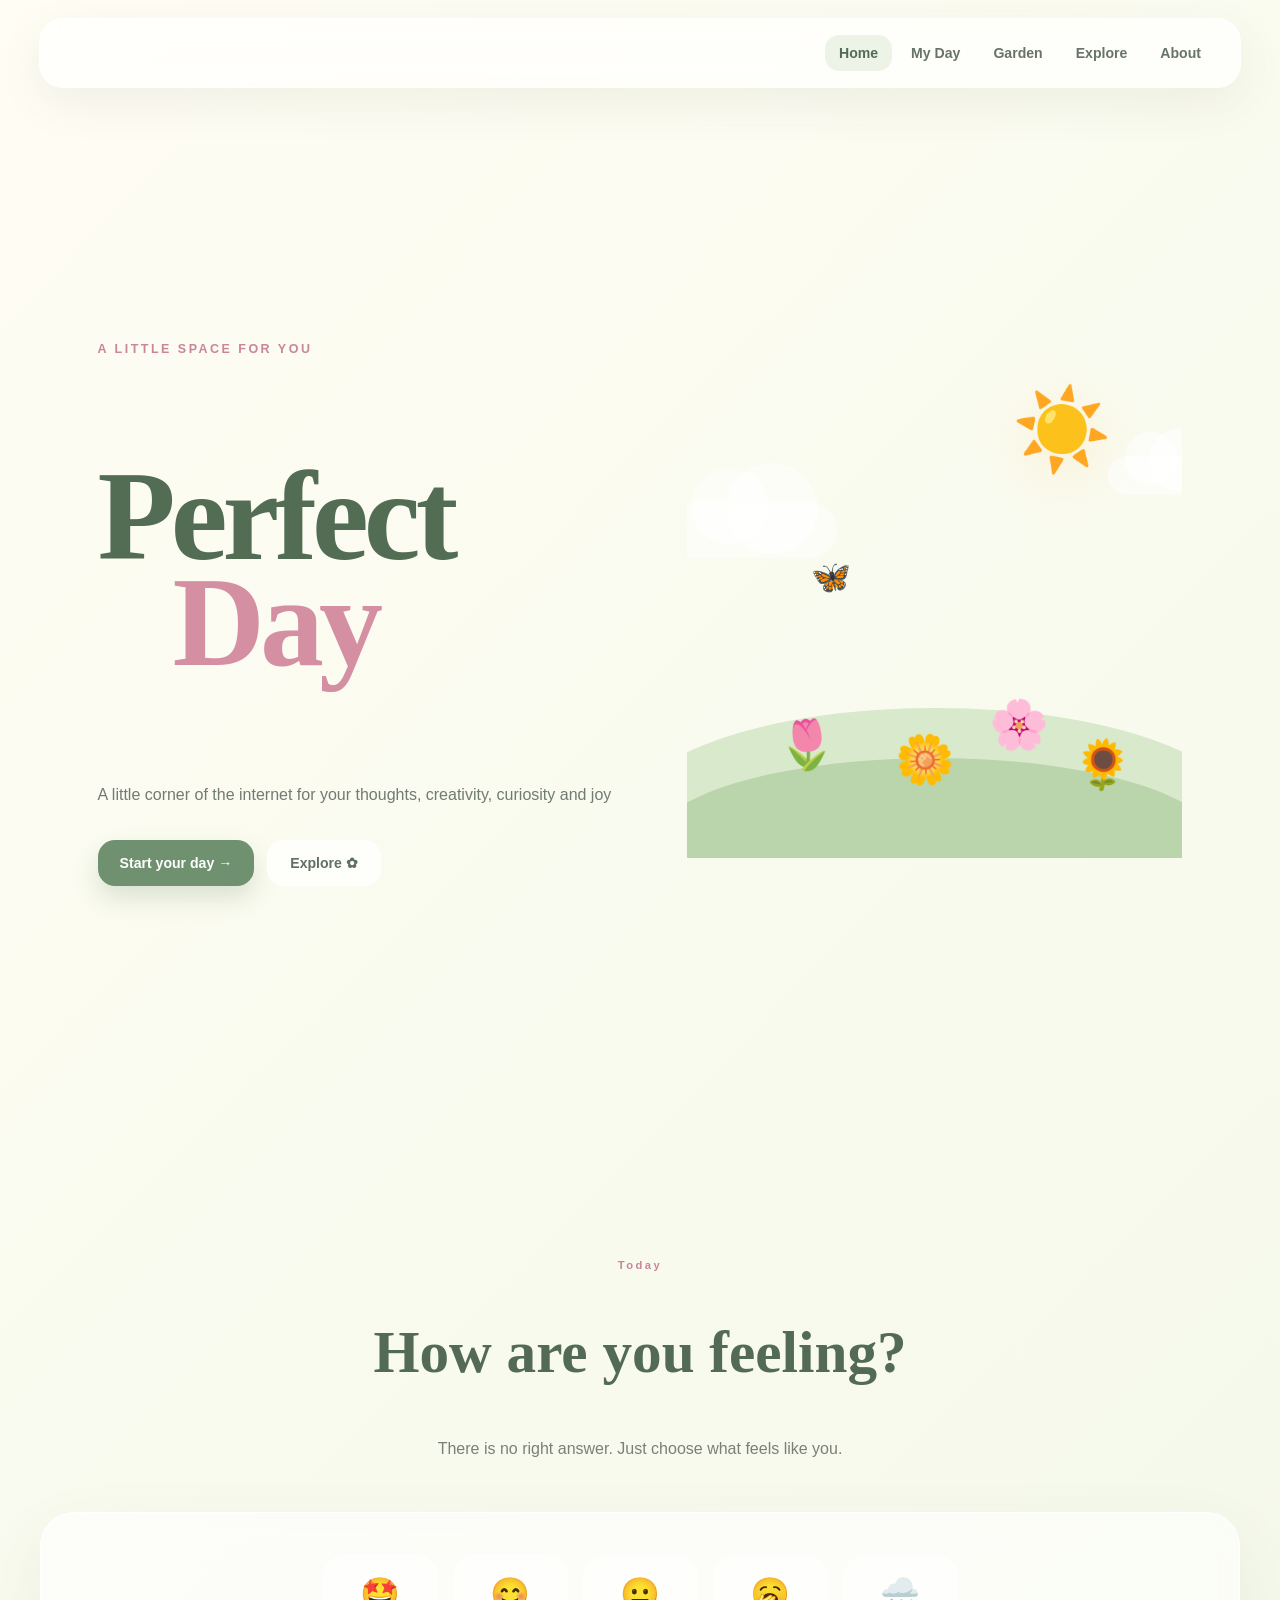
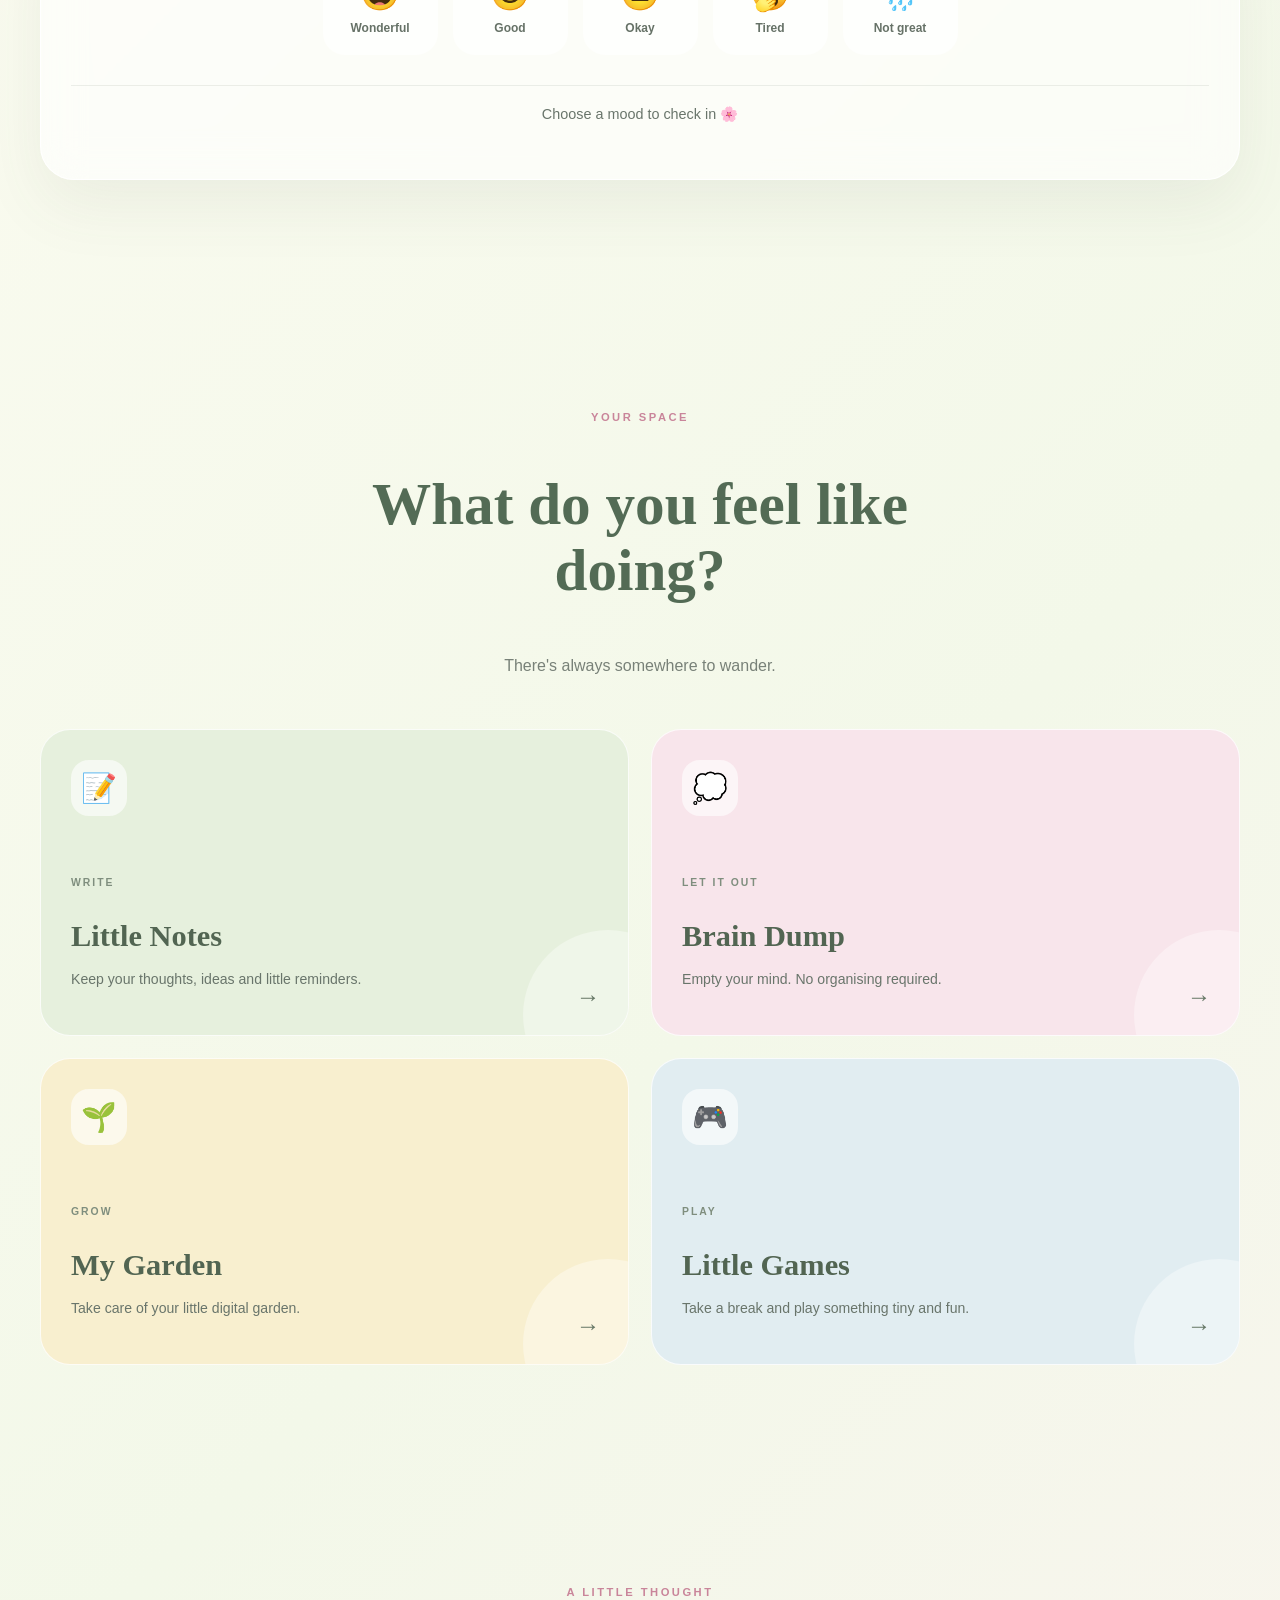
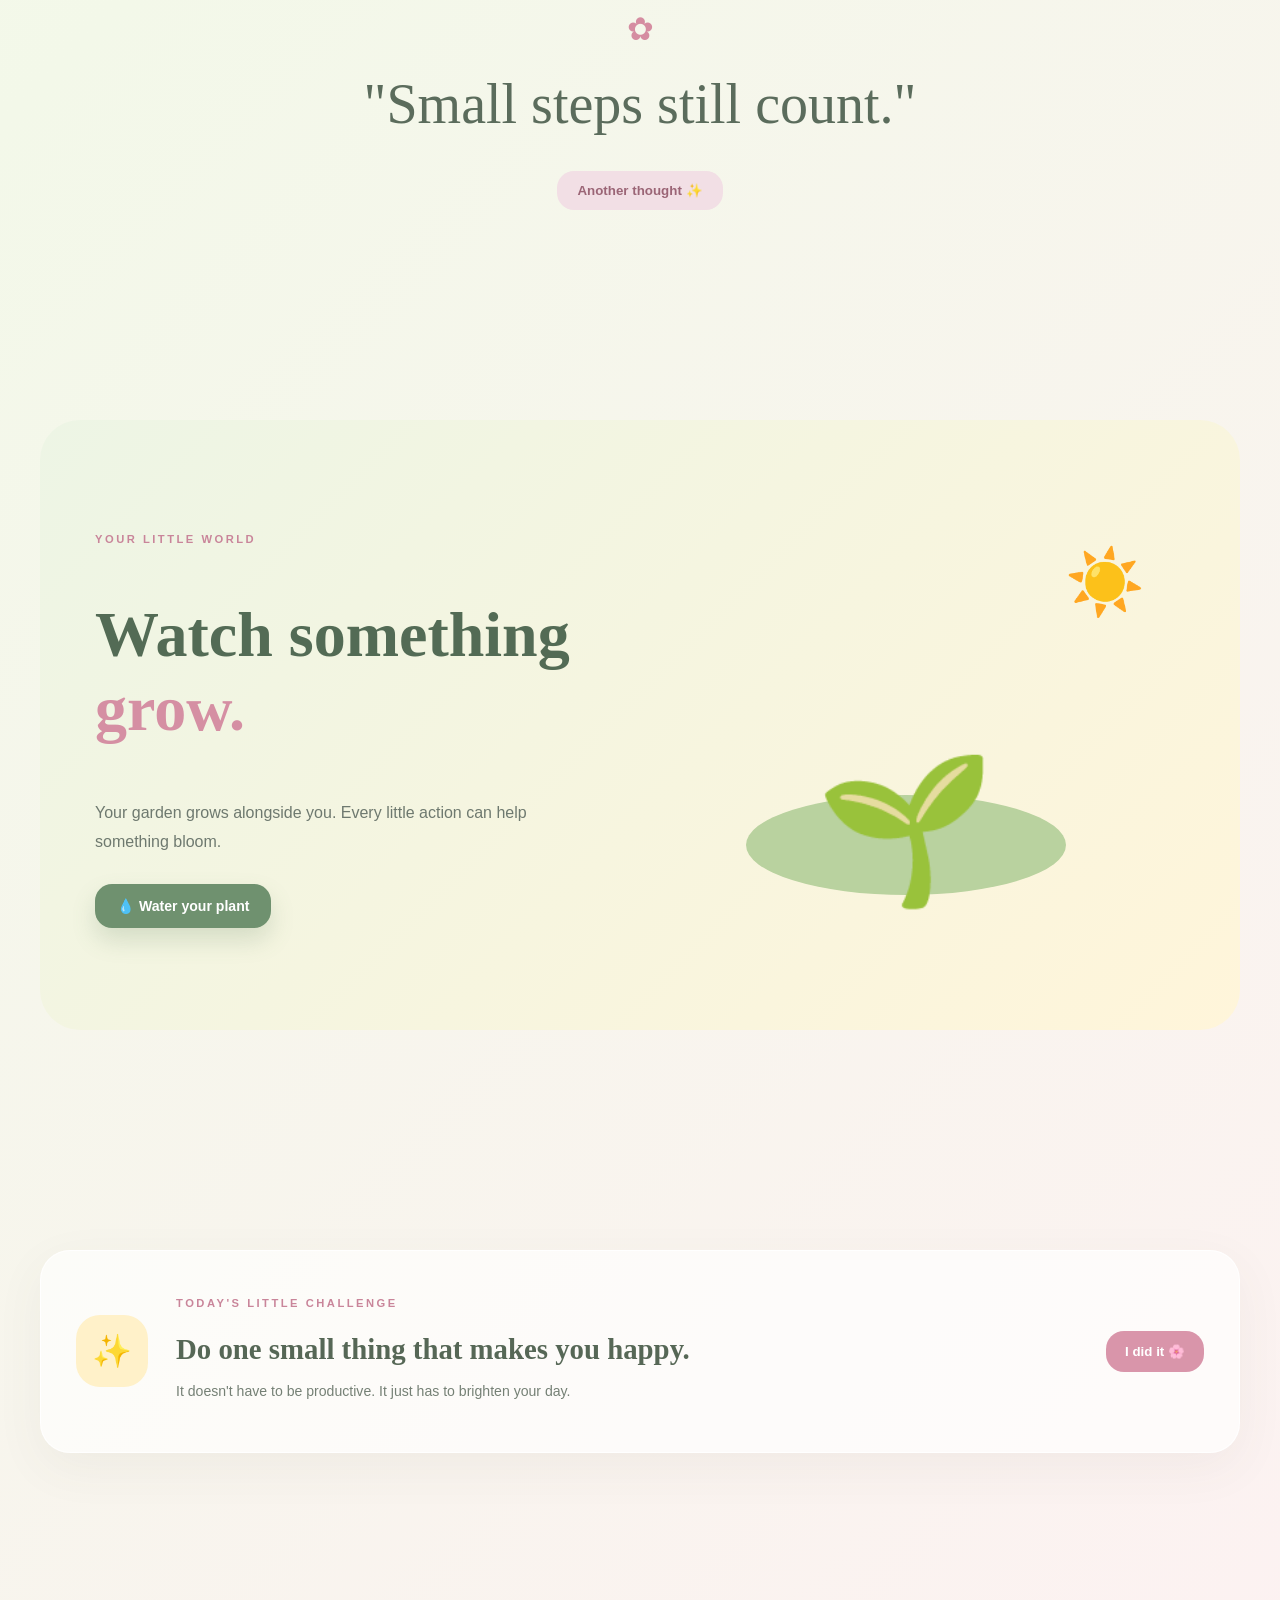
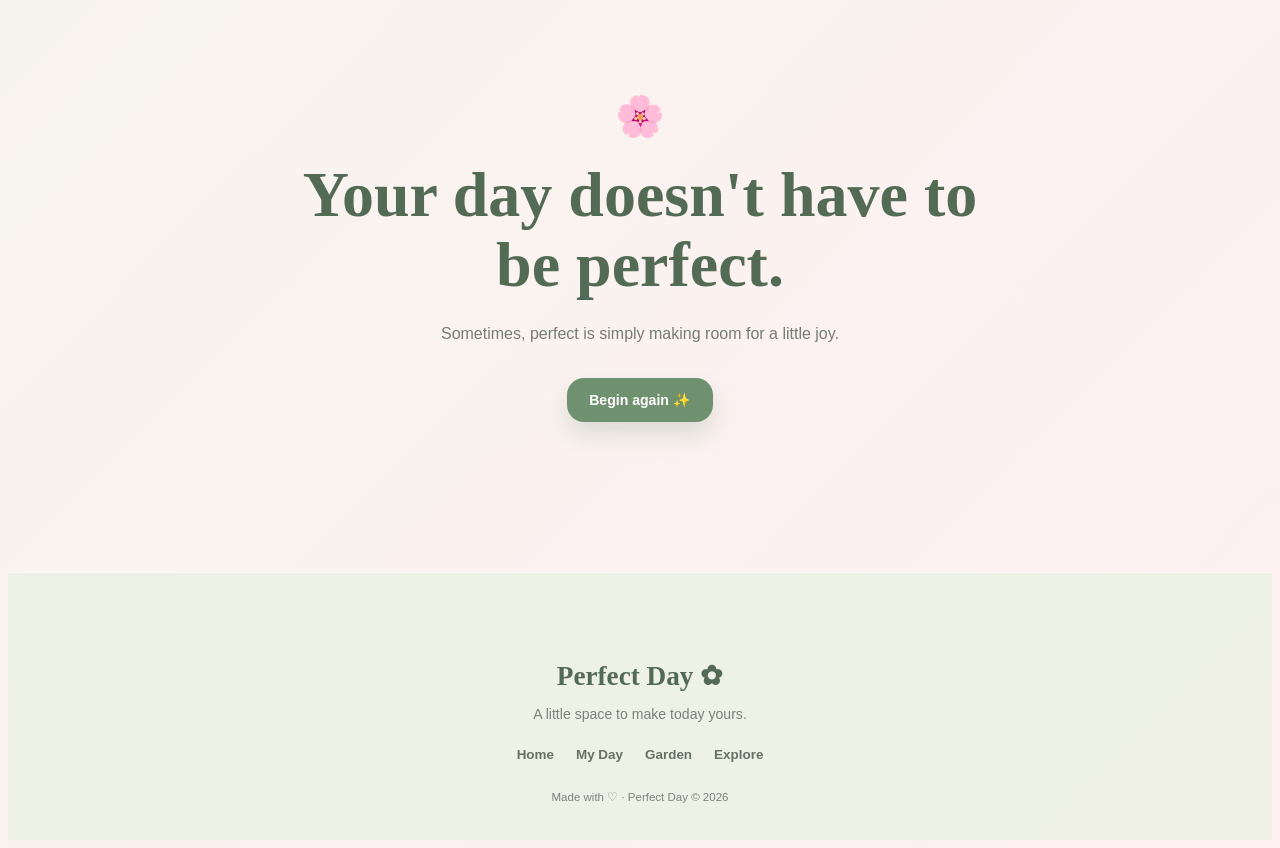
==== index.html @ ae3ec250 "Homepage and CSS" ====
<!DOCTYPE html>
<html lang="en">
<head>
    <meta charset="UTF-8">
    <meta name="viewport" content="width=device-width, initial-scale=1.0">
    <title>Perfect Day</title>
    <link rel="stylesheet" href="styles.css">
    <link rel="preconnect" href="https://fonts.googleapis.com">
<link rel="preconnect" href="https://fonts.gstatic.com" crossorigin>
<link href="https://fonts.googleapis.com/css2?family=Gentium+Plus:ital,wght@0,400;0,700;1,400;1,700&family=Shantell+Sans:ital,wght@0,300..800;1,300..800&display=swap" rel="stylesheet">
</head>
<body>
<!--Navigation-->
<header class="navbar">
    <a href="index.html" class="logo">
        <img src="">
    </a>
    <nav>
        <a href="index.html" class="active">Home</a>
        <a href="#today">My Day</a>
        <a href="#garden">Garden</a>
        <a href="#explore">Explore</a>
        <a href="#more">About</a>
    </nav>
</header>
<!--Main Content-->
<main>
    <!--Hero-->
    <section class="hero">
        <div class="hero-text">
            <p class="eyebrow">
                A little space for you
            </p>
            <h1>
                Perfect
                <span>Day</span>
            </h1>
            <p class="hero-description">
                A little corner of the internet for your
                thoughts, creativity, curiosity and joy
            </p>
            <div class="hero-buttons">
                <a href="#today" class="primary-button">
                    Start your day →
                </a>
                <a href="#explore" class="secondary-button">
                    Explore ✿
                </a>
            </div>
        </div>
    <!--Little garden illustration-->
    <div class="hero-garden">
        <div class="sun">☀️</div>

        <div class="cloud cloud-one"></div>
        <div class="cloud cloud-two"></div>

        <div class="hill hill-back"></div>
        <div class="hill hill-front"></div>

        <div class="hero-flower flower-one">🌷</div>
        <div class="hero-flower flower-two">🌼</div>
        <div class="hero-flower flower-three">🌸</div>
        <div class="hero-flower flower-four">🌻</div>

        <div class="butterfly">🦋</div>
    </div>
    </section>
    <!--Daily Check in-->
    <section class="section" id="today">
        <div class="section-heading">
            <p class="section-label">
                Today
            </p>
            <h2>
                How are you feeling?
            </h2>
            <p>
                There is no right answer.
                Just choose what feels like you.
            </p>
        </div>
        <div class="check-in-card">
            <button class="mood-button" data-mood="Wonderful">
                🤩
                <span>Wonderful</span>
            </button>
            <button class="mood-button" data-mood="Good">
                😊
                <span>Good</span>
            </button>
            <button class="mood-button" data-mood="Okay">
                😐
                <span>Okay</span>
            </button>
            <button class="mood-button" data-mood="Tired">
                🥱
                <span>Tired</span>
            </button>
            <button class="mood-button" data-mood="Not great">
                🌧️
                <span>Not great</span>
            </button>
            <p class="mood-result" id="moodResult">
                    Choose a mood to check in 🌸
                </p>
        </div>
    </section>
    <!-- EXPLORE -->
        <section class="section" id="explore">

            <div class="section-heading">

                <p class="section-label">
                    YOUR SPACE
                </p>

                <h2>
                    What do you feel like doing?
                </h2>

                <p>
                    There's always somewhere to wander.
                </p>

            </div>


            <div class="feature-grid">

                <a href="#" class="feature-card green">
                    <span class="card-icon">📝</span>

                    <div>
                        <p class="card-label">WRITE</p>
                        <h3>Little Notes</h3>

                        <p>
                            Keep your thoughts, ideas
                            and little reminders.
                        </p>
                    </div>

                    <span class="arrow">→</span>
                </a>


                <a href="#" class="feature-card pink">
                    <span class="card-icon">💭</span>

                    <div>
                        <p class="card-label">LET IT OUT</p>
                        <h3>Brain Dump</h3>

                        <p>
                            Empty your mind.
                            No organising required.
                        </p>
                    </div>

                    <span class="arrow">→</span>
                </a>


                <a href="#garden" class="feature-card yellow">
                    <span class="card-icon">🌱</span>

                    <div>
                        <p class="card-label">GROW</p>
                        <h3>My Garden</h3>

                        <p>
                            Take care of your little
                            digital garden.
                        </p>
                    </div>

                    <span class="arrow">→</span>
                </a>


                <a href="#" class="feature-card blue">
                    <span class="card-icon">🎮</span>

                    <div>
                        <p class="card-label">PLAY</p>
                        <h3>Little Games</h3>

                        <p>
                            Take a break and play
                            something tiny and fun.
                        </p>
                    </div>

                    <span class="arrow">→</span>
                </a>

            </div>

        </section>


        <!-- QUOTE -->
        <section class="quote-section">

            <p class="section-label">
                A LITTLE THOUGHT
            </p>

            <div class="quote-decoration">
                ✿
            </div>

            <blockquote id="dailyQuote">
                "Small steps still count."
            </blockquote>

            <button id="quoteButton" class="quote-button">
                Another thought ✨
            </button>

        </section>


        <!-- GARDEN -->
        <section class="section" id="garden">

            <div class="garden-preview">

                <div class="garden-text">

                    <p class="section-label">
                        YOUR LITTLE WORLD
                    </p>

                    <h2>
                        Watch something
                        <span>grow.</span>
                    </h2>

                    <p>
                        Your garden grows alongside you.
                        Every little action can help something bloom.
                    </p>

                    <button id="waterButton" class="primary-button">
                        💧 Water your plant
                    </button>

                </div>


                <div class="plant-area">

                    <div class="garden-sun">
                        ☀️
                    </div>

                    <div id="plant" class="plant">
                        🌱
                    </div>

                    <div class="ground"></div>

                </div>

            </div>

        </section>


        <!-- DAILY CHALLENGE -->
        <section class="section">

            <div class="challenge-card">

                <div class="challenge-icon">
                    ✨
                </div>

                <div>

                    <p class="section-label">
                        TODAY'S LITTLE CHALLENGE
                    </p>

                    <h2 id="challengeText">
                        Do one small thing
                        that makes you happy.
                    </h2>

                    <p>
                        It doesn't have to be productive.
                        It just has to brighten your day.
                    </p>

                </div>

                <button id="challengeButton">
                    I did it 🌸
                </button>

            </div>

        </section>


        <!-- FINAL MESSAGE -->
        <section class="final-section">

            <div>
                🌸
            </div>

            <h2>
                Your day doesn't have
                to be perfect.
            </h2>

            <p>
                Sometimes, perfect is simply
                making room for a little joy.
            </p>

            <a href="#today" class="primary-button">
                Begin again ✨
            </a>

        </section>

    </main>


    <!-- FOOTER -->
    <footer>

        <h3>
            Perfect Day ✿
        </h3>

        <p>
            A little space to make today yours.
        </p>

        <div class="footer-links">
            <a href="index.html">Home</a>
            <a href="#today">My Day</a>
            <a href="#garden">Garden</a>
            <a href="#explore">Explore</a>
        </div>

        <small>
            Made with ♡ · Perfect Day © 2026
        </small>

    </footer>


    <!-- JavaScript -->
    <script src="Games.js"></script>

</main>
</body>
</html>
---- styles.css ----
```css
/* =========================================
   PERFECT DAY
   Homepage Styles
========================================= */


/* =========================================
   RESET
========================================= */

* {
    margin: 0;
    padding: 0;
    box-sizing: border-box;
}

html {
    scroll-behavior: smooth;
}

body {
    font-family: "DM Sans", sans-serif;
    color: #435447;

    background:
        linear-gradient(
            135deg,
            #fffdf4 0%,
            #f3f8e9 48%,
            #fff0f4 100%
        );

    overflow-x: hidden;
}

a {
    text-decoration: none;
    color: inherit;
}

button {
    font-family: inherit;
}


/* =========================================
   NAVBAR
========================================= */

.navbar {
    position: fixed;

    top: 18px;
    left: 50%;

    transform: translateX(-50%);

    width: min(1150px, calc(100% - 40px));
    height: 68px;

    padding: 0 25px;

    display: flex;
    align-items: center;
    justify-content: space-between;

    background: rgba(255, 255, 255, 0.68);

    backdrop-filter: blur(20px);
    -webkit-backdrop-filter: blur(20px);

    border: 1px solid rgba(255, 255, 255, 0.85);

    border-radius: 24px;

    box-shadow:
        0 15px 45px rgba(72, 88, 69, 0.08);

    z-index: 1000;
}


/* Logo */

.logo {
    font-family: "Playfair Display", serif;

    font-size: 1.45rem;

    font-weight: 700;

    color: #526b54;
}

.logo span {
    color: #d58da1;

    font-size: 1rem;
}


/* Navigation links */

.navbar nav {
    display: flex;

    align-items: center;

    gap: 5px;
}

.navbar nav a {
    padding: 10px 14px;

    border-radius: 14px;

    color: #687369;

    font-size: 0.88rem;

    font-weight: 600;

    transition: 0.25s ease;
}

.navbar nav a:hover,
.navbar nav a.active {
    background: #edf4e7;

    color: #526b54;
}


/* =========================================
   HERO
========================================= */

.hero {
    min-height: 100vh;

    max-width: 1400px;

    margin: auto;

    padding:
        150px
        7vw
        80px;

    display: grid;

    grid-template-columns: 1fr 0.9fr;

    align-items: center;

    gap: 40px;
}


/* Hero text */

.hero-text {
    position: relative;

    z-index: 5;
}

.eyebrow {
    color: #c9859a;

    font-size: 0.78rem;

    font-weight: 800;

    letter-spacing: 2.5px;

    text-transform: uppercase;

    margin-bottom: 20px;
}


.hero h1 {
    font-family: "Playfair Display", serif;

    font-size: clamp(5rem, 10vw, 8.5rem);

    line-height: 0.83;

    font-weight: 600;

    letter-spacing: -5px;

    color: #536d55;
}

.hero h1 span {
    display: block;

    margin-left: 75px;

    color: #d58fa3;
}


.hero-description {
    max-width: 540px;

    margin-top: 32px;

    color: #707b71;

    font-size: 1rem;

    line-height: 1.8;
}


/* =========================================
   BUTTONS
========================================= */

.hero-buttons {
    display: flex;

    gap: 13px;

    margin-top: 30px;

    flex-wrap: wrap;
}

.primary-button,
.secondary-button {
    display: inline-flex;

    align-items: center;
    justify-content: center;

    gap: 8px;

    padding: 14px 22px;

    border-radius: 17px;

    font-size: 0.88rem;

    font-weight: 700;

    cursor: pointer;

    transition:
        transform 0.25s ease,
        box-shadow 0.25s ease,
        background 0.25s ease;

    border: none;
}

.primary-button {
    background: #6f916f;

    color: white;

    box-shadow:
        0 12px 25px rgba(91, 123, 91, 0.2);
}

.primary-button:hover {
    transform: translateY(-3px);

    background: #608360;

    box-shadow:
        0 17px 30px rgba(91, 123, 91, 0.25);
}

.secondary-button {
    background: rgba(255, 255, 255, 0.72);

    color: #607064;

    border:
        1px solid
        rgba(255, 255, 255, 0.9);
}

.secondary-button:hover {
    transform: translateY(-3px);

    background: white;
}


/* =========================================
   HERO GARDEN
========================================= */

.hero-garden {
    height: 500px;

    position: relative;

    overflow: hidden;
}


/* Sun */

.sun {
    position: absolute;

    top: 25px;
    right: 70px;

    font-size: 5rem;

    filter:
        drop-shadow(
            0 10px 25px
            rgba(255, 190, 80, 0.2)
        );

    animation:
        sunFloat 5s ease-in-out infinite;
}

@keyframes sunFloat {

    0%,
    100% {
        transform: translateY(0);
    }

    50% {
        transform: translateY(-12px);
    }
}


/* Clouds */

.cloud {
    position: absolute;

    width: 170px;
    height: 55px;

    background:
        rgba(255, 255, 255, 0.55);

    border-radius: 100px;

    filter: blur(1px);
}

.cloud::before,
.cloud::after {
    content: "";

    position: absolute;

    background: inherit;

    border-radius: 50%;
}

.cloud::before {
    width: 75px;
    height: 75px;

    left: 25px;
    top: -35px;
}

.cloud::after {
    width: 90px;
    height: 90px;

    right: 20px;
    top: -40px;
}

.cloud-one {
    top: 145px;
    left: -20px;

    animation:
        cloudMove 22s linear infinite;
}

.cloud-two {
    top: 90px;
    right: -70px;

    transform: scale(0.7);

    animation:
        cloudMoveReverse 28s linear infinite;
}

@keyframes cloudMove {

    from {
        transform: translateX(-30px);
    }

    to {
        transform: translateX(700px);
    }
}

@keyframes cloudMoveReverse {

    from {
        transform: translateX(30px);
    }

    to {
        transform: translateX(-700px);
    }
}


/* Hills */

.hill {
    position: absolute;

    left: 50%;

    transform: translateX(-50%);

    border-radius:
        50% 50% 0 0;
}

.hill-back {
    width: 125%;
    height: 220px;

    bottom: -70px;

    background: #d9e9cc;
}

.hill-front {
    width: 115%;
    height: 175px;

    bottom: -75px;

    background: #bad5ac;
}


/* Flowers */

.hero-flower {
    position: absolute;

    z-index: 5;

    font-size: 3rem;

    animation:
        flowerFloat 4s ease-in-out infinite;
}

.flower-one {
    bottom: 85px;
    left: 18%;
}

.flower-two {
    bottom: 70px;
    left: 42%;

    animation-delay: 0.7s;
}

.flower-three {
    bottom: 105px;
    right: 27%;

    animation-delay: 1.2s;
}

.flower-four {
    bottom: 65px;
    right: 10%;

    animation-delay: 1.8s;
}

@keyframes flowerFloat {

    0%,
    100% {
        transform: translateY(0);
    }

    50% {
        transform: translateY(-9px);
    }
}


/* Butterfly */

.butterfly {
    position: absolute;

    z-index: 10;

    top: 200px;
    left: 25%;

    font-size: 2rem;

    animation:
        butterflyFly 7s ease-in-out infinite;
}

@keyframes butterflyFly {

    0% {
        transform:
            translate(0, 0)
            rotate(8deg);
    }

    30% {
        transform:
            translate(80px, -45px)
            rotate(-8deg);
    }

    60% {
        transform:
            translate(140px, 20px)
            rotate(8deg);
    }

    100% {
        transform:
            translate(0, 0)
            rotate(8deg);
    }
}


/* =========================================
   GENERAL SECTIONS
========================================= */

.section {
    max-width: 1200px;

    margin: auto;

    padding:
        110px 30px;
}


.section-heading {
    max-width: 650px;

    margin:
        0 auto
        50px;

    text-align: center;
}


.section-label {
    color: #c9859a;

    font-size: 0.7rem;

    font-weight: 800;

    letter-spacing: 2.5px;

    margin-bottom: 12px;
}


.section-heading h2 {
    font-family: "Playfair Display", serif;

    font-size: clamp(2.4rem, 5vw, 3.7rem);

    line-height: 1.1;

    color: #536b55;
}


.section-heading > p:last-child {
    margin-top: 15px;

    color: #788178;

    line-height: 1.7;
}


/* =========================================
   MOOD CHECK-IN
========================================= */

.check-in-card {
    padding: 42px 30px;

    border-radius: 34px;

    background:
        rgba(255, 255, 255, 0.62);

    backdrop-filter: blur(20px);
    -webkit-backdrop-filter: blur(20px);

    border:
        1px solid
        rgba(255, 255, 255, 0.9);

    box-shadow:
        0 25px 65px
        rgba(75, 95, 72, 0.08);

    display: flex;

    align-items: center;
    justify-content: center;

    gap: 15px;

    flex-wrap: wrap;
}


.mood-button {
    width: 115px;

    padding: 18px 10px;

    border:
        2px solid
        transparent;

    border-radius: 22px;

    background:
        rgba(255, 255, 255, 0.65);

    cursor: pointer;

    transition:
        transform 0.25s ease,
        background 0.25s ease,
        border 0.25s ease;
}


.mood-button:hover {
    transform: translateY(-5px);

    background: white;
}


.mood-button:focus {
    outline: none;
}


.mood-button.selected {
    border-color: #9bb698;

    background: #f0f6eb;

    transform: translateY(-5px);
}


.mood-button:first-letter {
    font-size: 2rem;
}


.mood-button span {
    display: block;

    margin-top: 8px;

    color: #667267;

    font-size: 0.75rem;

    font-weight: 700;
}


.mood-result {
    width: 100%;

    text-align: center;

    margin-top: 15px;
    padding-top: 20px;

    border-top:
        1px solid
        rgba(80, 100, 80, 0.1);

    color: #69756b;

    font-size: 0.9rem;
}


/* =========================================
   FEATURE CARDS
========================================= */

.feature-grid {
    display: grid;

    grid-template-columns:
        repeat(2, 1fr);

    gap: 22px;
}


.feature-card {
    min-height: 245px;

    position: relative;

    padding: 30px;

    display: flex;

    flex-direction: column;

    justify-content: space-between;

    overflow: hidden;

    border-radius: 30px;

    border:
        1px solid
        rgba(255, 255, 255, 0.8);

    transition:
        transform 0.3s ease,
        box-shadow 0.3s ease;
}


.feature-card:hover {
    transform: translateY(-7px);

    box-shadow:
        0 20px 45px
        rgba(70, 85, 65, 0.1);
}


.feature-card::after {
    content: "";

    position: absolute;

    width: 170px;
    height: 170px;

    right: -65px;
    bottom: -65px;

    border-radius: 50%;

    background:
        rgba(255, 255, 255, 0.35);
}


.feature-card.green {
    background: #e6f0dd;
}

.feature-card.pink {
    background: #f8e5eb;
}

.feature-card.yellow {
    background: #f8efcf;
}

.feature-card.blue {
    background: #e1edf1;
}


.card-icon {
    width: 56px;
    height: 56px;

    display: flex;

    align-items: center;
    justify-content: center;

    border-radius: 18px;

    background:
        rgba(255, 255, 255, 0.62);

    font-size: 1.8rem;

    margin-bottom: 20px;
}


.card-label {
    color: #7f8e7e;

    font-size: 0.65rem;

    letter-spacing: 2px;

    font-weight: 800;

    margin-bottom: 7px;
}


.feature-card h3 {
    font-family: "Playfair Display", serif;

    font-size: 1.9rem;

    color: #526552;

    margin-bottom: 9px;
}


.feature-card div p:last-child {
    max-width: 370px;

    color: #69756b;

    font-size: 0.88rem;

    line-height: 1.65;
}


.arrow {
    position: absolute;

    right: 28px;
    bottom: 24px;

    z-index: 5;

    color: #667766;

    font-size: 1.5rem;
}


/* =========================================
   QUOTE
========================================= */

.quote-section {
    max-width: 1000px;

    margin: auto;

    padding:
        100px 30px;

    text-align: center;
}


.quote-decoration {
    color: #d58da1;

    font-size: 2rem;

    margin-bottom: 20px;
}


.quote-section blockquote {
    max-width: 800px;

    margin:
        20px auto
        30px;

    font-family: "Playfair Display", serif;

    font-size: clamp(2rem, 5vw, 3.5rem);

    line-height: 1.3;

    color: #5b6c5c;

    transition: opacity 0.2s ease;
}


.quote-button {
    padding: 12px 20px;

    border: none;

    border-radius: 17px;

    background: #f2dfe5;

    color: #9b6576;

    font-weight: 700;

    cursor: pointer;

    transition: 0.25s ease;
}


.quote-button:hover {
    transform: translateY(-3px);

    background: #edd3dc;
}


/* =========================================
   GARDEN
========================================= */

.garden-preview {
    min-height: 500px;

    display: grid;

    grid-template-columns:
        0.9fr 1fr;

    align-items: center;

    gap: 30px;

    padding: 55px;

    position: relative;

    overflow: hidden;

    border-radius: 40px;

    background:
        linear-gradient(
            135deg,
            #edf5e5,
            #fff5da
        );
}


.garden-text h2 {
    font-family: "Playfair Display", serif;

    font-size: clamp(2.5rem, 5vw, 4rem);

    color: #536b55;
}


.garden-text h2 span {
    color: #d58fa3;
}


.garden-text > p:not(.section-label) {
    max-width: 470px;

    margin:
        20px 0
        28px;

    color: #6e796f;

    line-height: 1.8;
}


/* Plant area */

.plant-area {
    height: 380px;

    position: relative;

    display: flex;

    align-items: flex-end;

    justify-content: center;
}


.garden-sun {
    position: absolute;

    top: 10px;
    right: 40px;

    font-size: 4rem;
}


.plant {
    position: relative;

    z-index: 5;

    font-size: 9rem;

    transform-origin: bottom center;
}


.plant.growing {
    animation:
        plantGrow 0.7s ease;
}


@keyframes plantGrow {

    0% {
        transform: scale(1);
    }

    50% {
        transform:
            scale(1.25)
            rotate(-5deg);
    }

    100% {
        transform: scale(1);
    }
}


.ground {
    position: absolute;

    bottom: 20px;

    width: 320px;
    height: 100px;

    border-radius: 50%;

    background: #b9d29f;
}


/* =========================================
   CHALLENGE
========================================= */

.challenge-card {
    display: grid;

    grid-template-columns:
        auto 1fr auto;

    align-items: center;

    gap: 28px;

    padding: 35px;

    border-radius: 30px;

    background:
        rgba(255, 255, 255, 0.65);

    border:
        1px solid
        rgba(255, 255, 255, 0.9);

    box-shadow:
        0 15px 50px
        rgba(80, 90, 70, 0.06);
}


.challenge-icon {
    width: 72px;
    height: 72px;

    display: flex;

    align-items: center;
    justify-content: center;

    border-radius: 24px;

    background: #fff1c9;

    font-size: 2rem;
}


.challenge-card h2 {
    font-family: "Playfair Display", serif;

    font-size: 1.8rem;

    color: #566756;

    margin-bottom: 8px;
}


.challenge-card div > p:last-child {
    color: #758075;

    line-height: 1.6;

    font-size: 0.88rem;
}


#challengeButton {
    padding: 13px 19px;

    border: none;

    border-radius: 18px;

    background: #d995aa;

    color: white;

    font-weight: 700;

    cursor: pointer;

    transition: 0.25s ease;
}


#challengeButton:hover {
    transform: translateY(-3px);

    background: #c98298;
}


#challengeButton.completed {
    background: #7b9d78;
}


/* =========================================
   FINAL SECTION
========================================= */

.final-section {
    padding:
        130px 30px
        150px;

    text-align: center;
}


.final-section > div {
    font-size: 2.5rem;

    margin-bottom: 20px;

    animation:
        flowerFloat 4s ease-in-out infinite;
}


.final-section h2 {
    max-width: 700px;

    margin: auto;

    font-family: "Playfair Display", serif;

    font-size: clamp(2.5rem, 5vw, 4rem);

    line-height: 1.1;

    color: #536b55;
}


.final-section p {
    max-width: 550px;

    margin:
        20px auto
        30px;

    color: #747d74;

    line-height: 1.7;
}


/* =========================================
   FOOTER
========================================= */

footer {
    padding:
        60px 30px
        35px;

    text-align: center;

    background:
        rgba(232, 241, 225, 0.7);

    border-top:
        1px solid
        rgba(255, 255, 255, 0.8);
}


footer h3 {
    font-family: "Playfair Display", serif;

    color: #536b54;

    font-size: 1.7rem;

    margin-bottom: 8px;
}


footer > p {
    color: #798279;

    font-size: 0.88rem;
}


.footer-links {
    display: flex;

    justify-content: center;

    gap: 22px;

    margin: 25px 0;
}


.footer-links a {
    color: #657165;

    font-size: 0.84rem;

    font-weight: 600;

    transition: 0.2s;
}


.footer-links a:hover {
    color: #d18399;
}


footer small {
    color: #7b837b;

    font-size: 0.72rem;
}


/* =========================================
   RESPONSIVE
========================================= */

@media (max-width: 950px) {

    .hero {
        grid-template-columns: 1fr;

        text-align: center;

        padding-top: 140px;
    }


    .hero-description {
        margin-left: auto;
        margin-right: auto;
    }


    .hero-buttons {
        justify-content: center;
    }


    .hero-garden {
        height: 370px;
    }


    .garden-preview {
        grid-template-columns: 1fr;

        text-align: center;
    }


    .garden-text > p:not(.section-label) {
        margin-left: auto;
        margin-right: auto;
    }


    .garden-text .primary-button {
        margin: auto;
    }

}


@media (max-width: 700px) {

    .navbar {
        width: calc(100% - 24px);

        top: 12px;

        height: 62px;
    }


    .navbar nav {
        display: none;
    }


    .hero {
        padding:
            125px 25px
            60px;
    }


    .hero h1 {
        font-size: 5rem;

        letter-spacing: -3px;
    }


    .hero h1 span {
        margin-left: 0;
    }


    .hero-garden {
        height: 300px;
    }


    .sun {
        right: 10%;

        font-size: 4rem;
    }


    .section {
        padding:
            80px 20px;
    }


    .feature-grid {
        grid-template-columns: 1fr;
    }


    .check-in-card {
        padding: 25px 15px;
    }


    .mood-button {
        width: 95px;
    }


    .garden-preview {
        padding: 35px 20px;
    }


    .plant {
        font-size: 7rem;
    }


    .ground {
        width: 260px;
    }


    .challenge-card {
        grid-template-columns: 1fr;

        text-align: center;
    }


    .challenge-icon {
        margin: auto;
    }


    #challengeButton {
        width: 100%;
    }


    .footer-links {
        flex-wrap: wrap;
    }

}
```
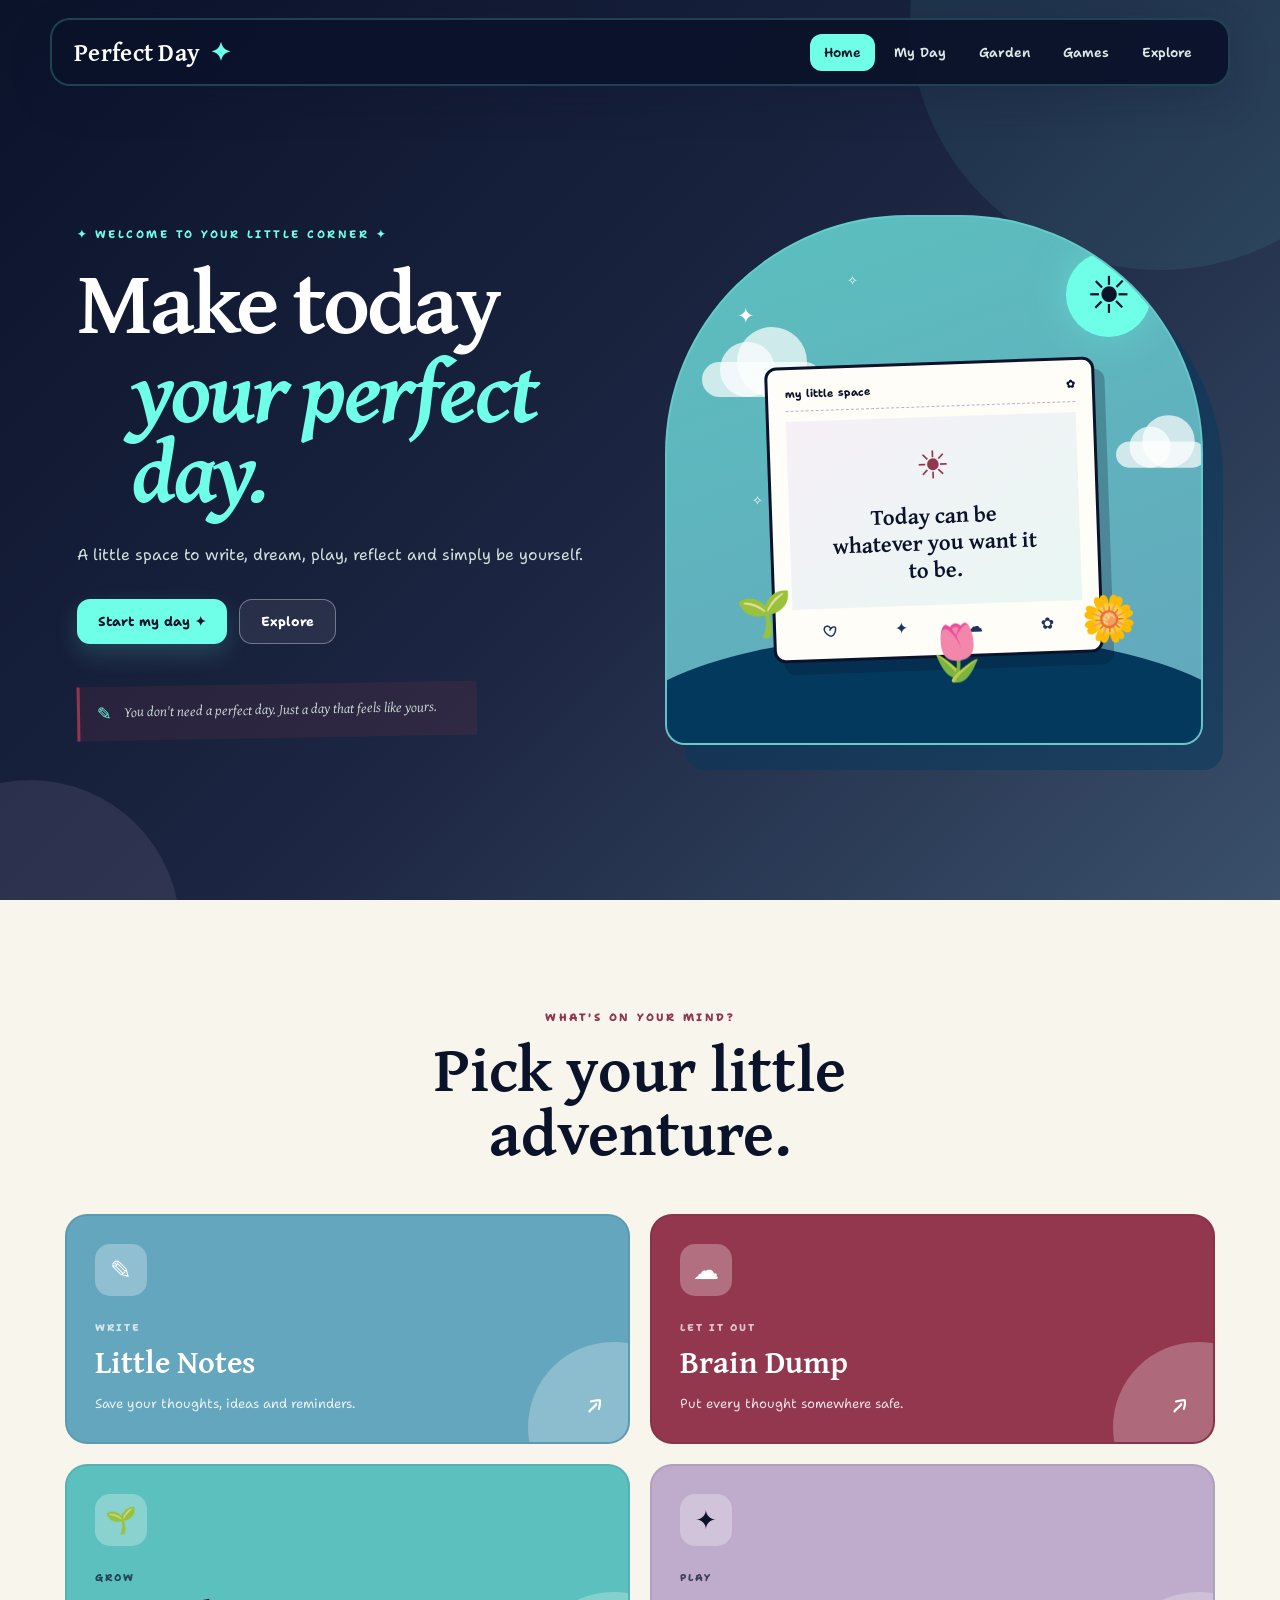
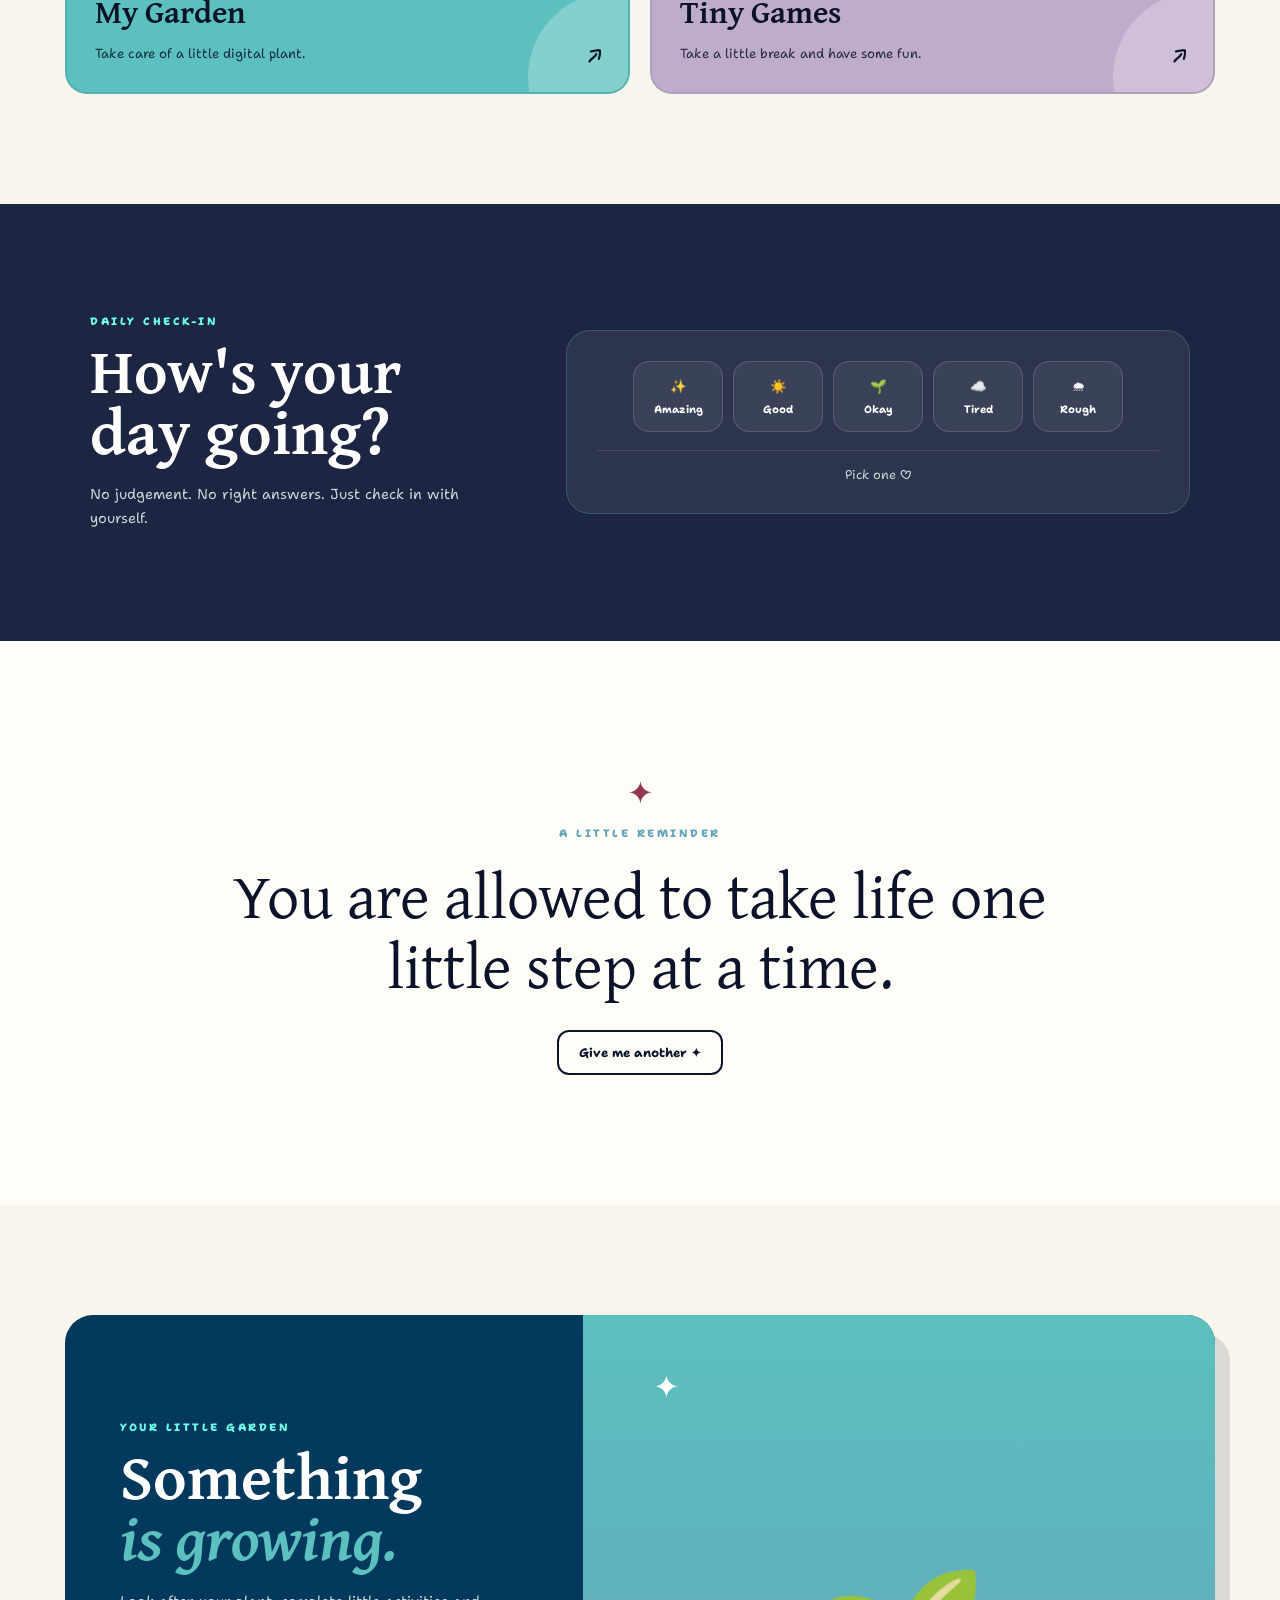
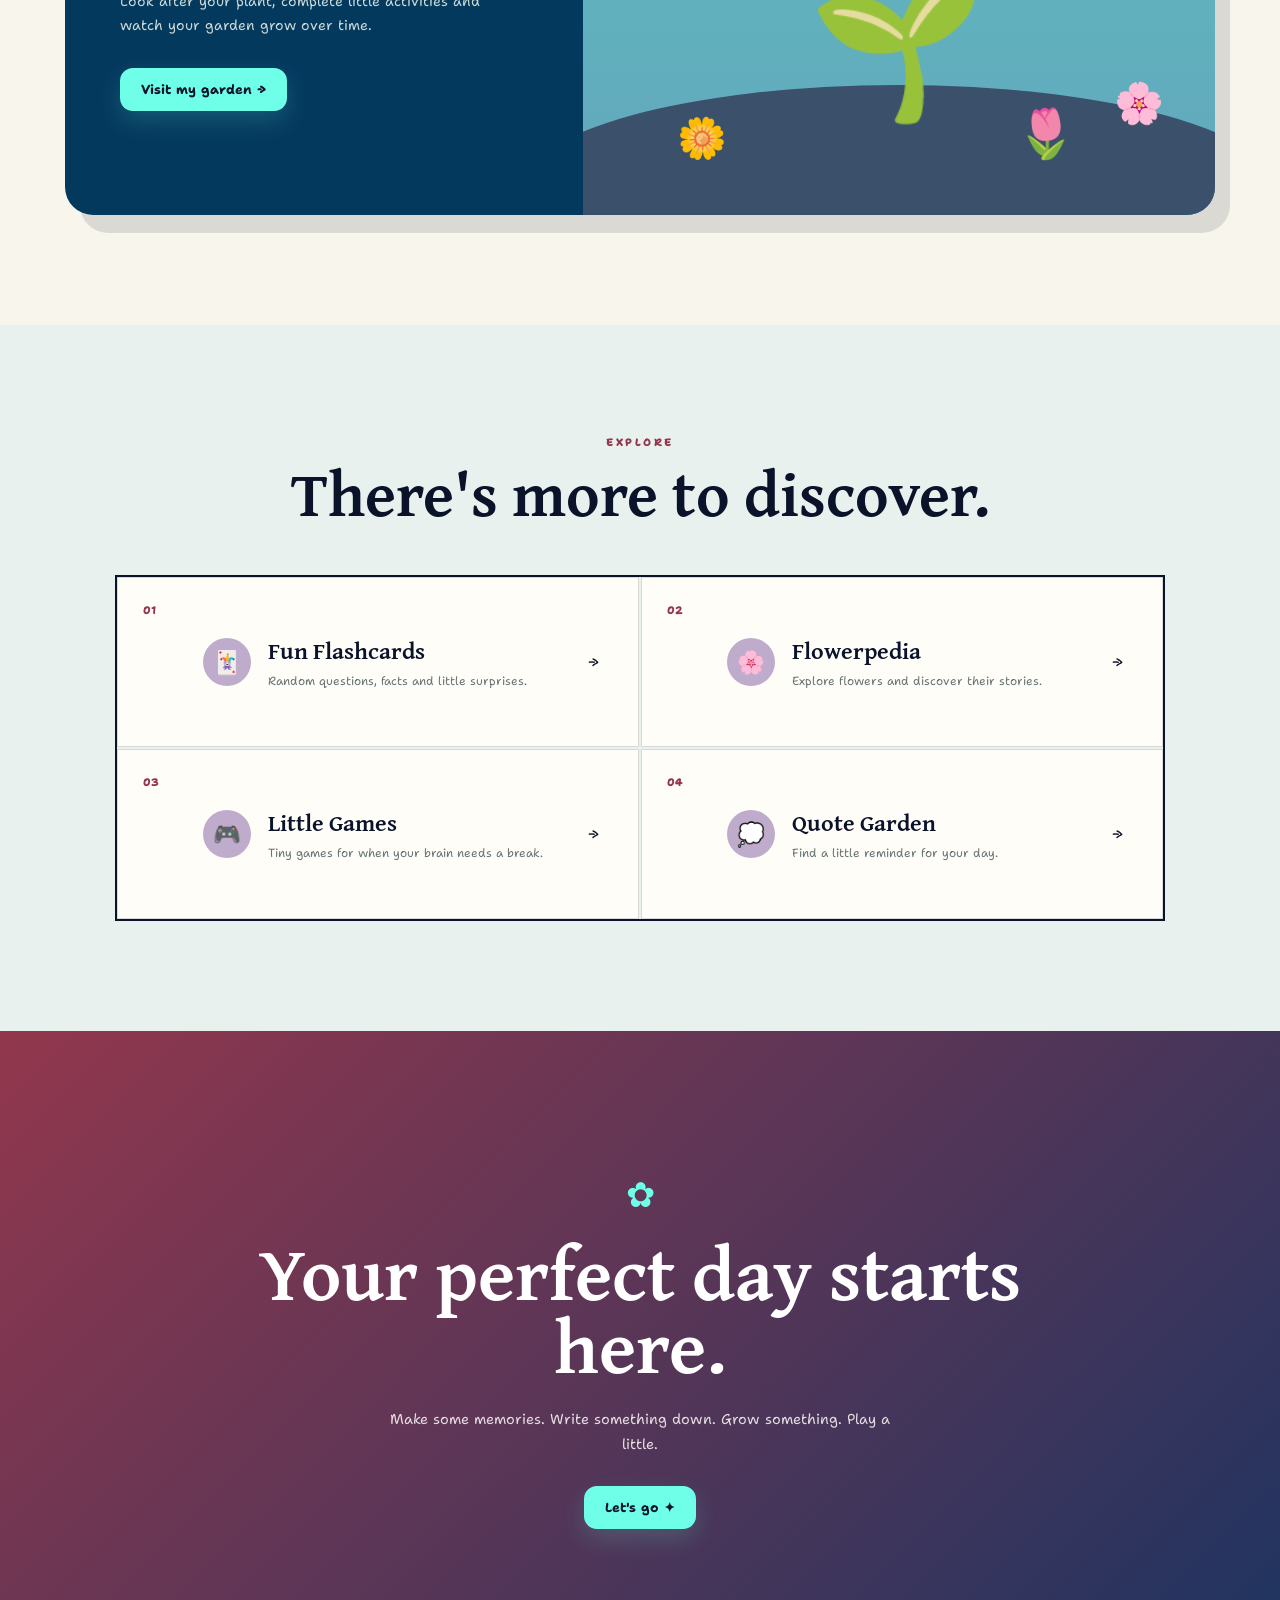
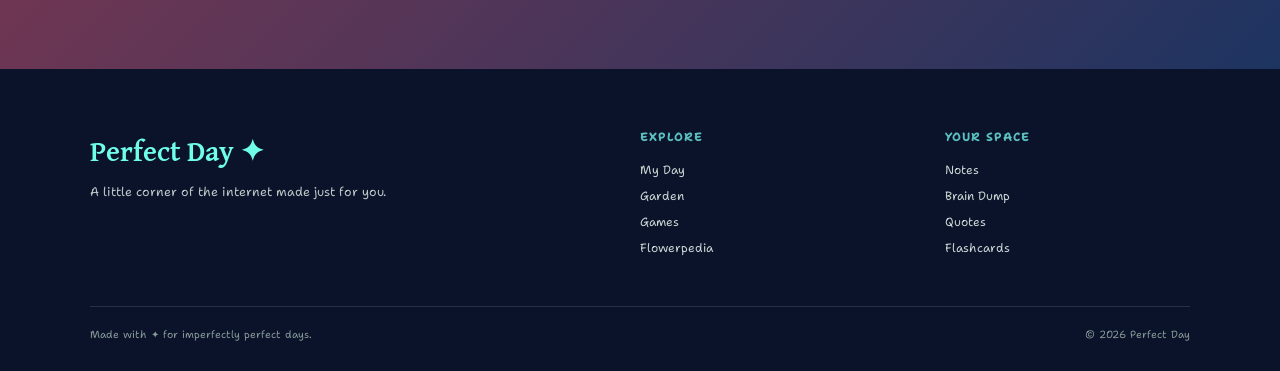
==== commit 6db2b492: "Homepage and CSS 2 - Final Co-authored-by: Poker <ParadoXxPoker@users.noreply.github.com>" ====
--- a/index.html
+++ b/index.html
@@ -1,364 +1,860 @@
 <!DOCTYPE html>
 <html lang="en">
+
 <head>
     <meta charset="UTF-8">
     <meta name="viewport" content="width=device-width, initial-scale=1.0">
+
     <title>Perfect Day</title>
+
     <link rel="stylesheet" href="styles.css">
+
     <link rel="preconnect" href="https://fonts.googleapis.com">
-<link rel="preconnect" href="https://fonts.gstatic.com" crossorigin>
-<link href="https://fonts.googleapis.com/css2?family=Gentium+Plus:ital,wght@0,400;0,700;1,400;1,700&family=Shantell+Sans:ital,wght@0,300..800;1,300..800&display=swap" rel="stylesheet">
+    <link rel="preconnect" href="https://fonts.gstatic.com" crossorigin>
+
+    <link
+        href="https://fonts.googleapis.com/css2?family=Gentium+Plus:ital,wght@0,400;0,700;1,400;1,700&family=Shantell+Sans:ital,wght@0,300..800;1,300..800&display=swap"
+        rel="stylesheet">
 </head>
+
+
 <body>
-<!--Navigation-->
-<header class="navbar">
-    <a href="index.html" class="logo">
-        <img src="">
-    </a>
-    <nav>
-        <a href="index.html" class="active">Home</a>
-        <a href="#today">My Day</a>
-        <a href="#garden">Garden</a>
-        <a href="#explore">Explore</a>
-        <a href="#more">About</a>
-    </nav>
-</header>
-<!--Main Content-->
-<main>
-    <!--Hero-->
-    <section class="hero">
-        <div class="hero-text">
-            <p class="eyebrow">
-                A little space for you
+
+    <!-- ================================
+         NAVIGATION
+    ================================= -->
+
+    <header class="navbar">
+
+        <a href="index.html" class="logo">
+            Perfect Day
+            <span>✦</span>
+        </a>
+
+
+        <nav class="nav-links">
+
+            <a href="index.html" class="active">
+                Home
+            </a>
+
+            <a href="myday.html">
+                My Day
+            </a>
+
+            <a href="garden.html">
+                Garden
+            </a>
+
+            <a href="games.html">
+                Games
+            </a>
+
+            <a href="explore.html">
+                Explore
+            </a>
+
+        </nav>
+
+
+        <button class="menu-button" aria-label="Open menu">
+            ☰
+        </button>
+
+    </header>
+
+
+
+    <!-- ================================
+         HERO
+    ================================= -->
+
+    <main>
+
+        <section class="hero">
+
+            <!-- LEFT SIDE -->
+
+            <div class="hero-content">
+
+                <p class="small-title">
+                    ✦ WELCOME TO YOUR LITTLE CORNER ✦
+                </p>
+
+
+                <h1>
+                    Make today
+                    <span>your perfect day.</span>
+                </h1>
+
+
+                <p class="hero-description">
+                    A little space to write, dream, play,
+                    reflect and simply be yourself.
+                </p>
+
+
+                <div class="hero-buttons">
+
+                    <a href="myday.html" class="button primary-button">
+                        Start my day ✦
+                    </a>
+
+                    <a href="#explore" class="button outline-button">
+                        Explore
+                    </a>
+
+                </div>
+
+
+                <!-- tiny handwritten note -->
+
+                <div class="hero-note">
+
+                    <span>✎</span>
+
+                    <p>
+                        You don't need a perfect day.
+                        Just a day that feels like yours.
+                    </p>
+
+                </div>
+
+            </div>
+
+
+
+            <!-- RIGHT SIDE -->
+
+            <div class="hero-art">
+
+                <div class="sun">
+                    ☀
+                </div>
+
+
+                <div class="cloud cloud-one"></div>
+
+                <div class="cloud cloud-two"></div>
+
+
+                <!-- decorative stars -->
+
+                <span class="star star-one">✦</span>
+                <span class="star star-two">✧</span>
+                <span class="star star-three">✦</span>
+                <span class="star star-four">✧</span>
+
+
+                <!-- little window/card -->
+
+                <div class="welcome-card">
+
+                    <div class="card-top">
+
+                        <span>
+                            my little space
+                        </span>
+
+                        <span>
+                            ✿
+                        </span>
+
+                    </div>
+
+
+                    <div class="card-middle">
+
+                        <div class="mini-sun">
+                            ☀
+                        </div>
+
+                        <p>
+                            Today can be
+                            whatever you
+                            want it to be.
+                        </p>
+
+                    </div>
+
+
+                    <div class="card-bottom">
+
+                        <span>♡</span>
+                        <span>✦</span>
+                        <span>☁</span>
+                        <span>✿</span>
+
+                    </div>
+
+                </div>
+
+
+                <!-- plants -->
+
+                <div class="plant plant-one">
+                    🌱
+                </div>
+
+                <div class="plant plant-two">
+                    🌷
+                </div>
+
+                <div class="plant plant-three">
+                    🌼
+                </div>
+
+
+                <div class="hill"></div>
+
+            </div>
+
+        </section>
+
+
+
+        <!-- ================================
+             QUICK ACCESS
+        ================================= -->
+
+        <section class="quick-section">
+
+            <div class="section-heading">
+
+                <p class="section-tag">
+                    WHAT'S ON YOUR MIND?
+                </p>
+
+                <h2>
+                    Pick your little adventure.
+                </h2>
+
+            </div>
+
+
+            <div class="quick-grid">
+
+
+                <!-- NOTE -->
+
+                <a href="notes.html" class="quick-card card-blue">
+
+                    <div class="quick-icon">
+                        ✎
+                    </div>
+
+                    <div>
+
+                        <p class="card-category">
+                            WRITE
+                        </p>
+
+                        <h3>
+                            Little Notes
+                        </h3>
+
+                        <p>
+                            Save your thoughts,
+                            ideas and reminders.
+                        </p>
+
+                    </div>
+
+                    <span class="card-arrow">
+                        ↗
+                    </span>
+
+                </a>
+
+
+
+                <!-- BRAIN DUMP -->
+
+                <a href="braindump.html" class="quick-card card-pink">
+
+                    <div class="quick-icon">
+                        ☁
+                    </div>
+
+                    <div>
+
+                        <p class="card-category">
+                            LET IT OUT
+                        </p>
+
+                        <h3>
+                            Brain Dump
+                        </h3>
+
+                        <p>
+                            Put every thought
+                            somewhere safe.
+                        </p>
+
+                    </div>
+
+                    <span class="card-arrow">
+                        ↗
+                    </span>
+
+                </a>
+
+
+
+                <!-- GARDEN -->
+
+                <a href="garden.html" class="quick-card card-green">
+
+                    <div class="quick-icon">
+                        🌱
+                    </div>
+
+                    <div>
+
+                        <p class="card-category">
+                            GROW
+                        </p>
+
+                        <h3>
+                            My Garden
+                        </h3>
+
+                        <p>
+                            Take care of a little
+                            digital plant.
+                        </p>
+
+                    </div>
+
+                    <span class="card-arrow">
+                        ↗
+                    </span>
+
+                </a>
+
+
+
+                <!-- GAMES -->
+
+                <a href="games.html" class="quick-card card-yellow">
+
+                    <div class="quick-icon">
+                        ✦
+                    </div>
+
+                    <div>
+
+                        <p class="card-category">
+                            PLAY
+                        </p>
+
+                        <h3>
+                            Tiny Games
+                        </h3>
+
+                        <p>
+                            Take a little break
+                            and have some fun.
+                        </p>
+
+                    </div>
+
+                    <span class="card-arrow">
+                        ↗
+                    </span>
+
+                </a>
+
+            </div>
+
+        </section>
+
+
+
+        <!-- ================================
+             MOOD CHECK
+        ================================= -->
+
+        <section class="mood-section" id="today">
+
+            <div class="mood-container">
+
+                <div class="mood-text">
+
+                    <p class="section-tag">
+                        DAILY CHECK-IN
+                    </p>
+
+                    <h2>
+                        How's your day
+                        going?
+                    </h2>
+
+                    <p>
+                        No judgement.
+                        No right answers.
+                        Just check in with yourself.
+                    </p>
+
+                </div>
+
+
+                <div class="mood-box">
+
+                    <button
+                        class="mood"
+                        data-mood="Amazing">
+                        ✨
+                        <span>Amazing</span>
+                    </button>
+
+
+                    <button
+                        class="mood"
+                        data-mood="Good">
+                        ☀️
+                        <span>Good</span>
+                    </button>
+
+
+                    <button
+                        class="mood"
+                        data-mood="Okay">
+                        🌱
+                        <span>Okay</span>
+                    </button>
+
+
+                    <button
+                        class="mood"
+                        data-mood="Tired">
+                        ☁️
+                        <span>Tired</span>
+                    </button>
+
+
+                    <button
+                        class="mood"
+                        data-mood="Rough">
+                        🌧
+                        <span>Rough</span>
+                    </button>
+
+
+                    <p
+                        class="mood-response"
+                        id="moodResponse">
+                        Pick one ♡
+                    </p>
+
+                </div>
+
+            </div>
+
+        </section>
+
+
+
+        <!-- ================================
+             QUOTE
+        ================================= -->
+
+        <section class="quote-section">
+
+            <div class="quote-decoration">
+                ✦
+            </div>
+
+
+            <p class="section-tag">
+                A LITTLE REMINDER
             </p>
-            <h1>
-                Perfect
-                <span>Day</span>
-            </h1>
-            <p class="hero-description">
-                A little corner of the internet for your
-                thoughts, creativity, curiosity and joy
+
+
+            <blockquote id="dailyQuote">
+                You are allowed to take life
+                one little step at a time.
+            </blockquote>
+
+
+            <button
+                id="quoteButton"
+                class="quote-button">
+
+                Give me another ✦
+
+            </button>
+
+        </section>
+
+
+
+        <!-- ================================
+             GARDEN PREVIEW
+        ================================= -->
+
+        <section class="garden-section">
+
+            <div class="garden-card">
+
+
+                <div class="garden-info">
+
+                    <p class="section-tag">
+                        YOUR LITTLE GARDEN
+                    </p>
+
+
+                    <h2>
+                        Something
+                        <span>is growing.</span>
+                    </h2>
+
+
+                    <p>
+                        Look after your plant,
+                        complete little activities
+                        and watch your garden grow
+                        over time.
+                    </p>
+
+
+                    <a
+                        href="garden.html"
+                        class="button primary-button">
+
+                        Visit my garden →
+
+                    </a>
+
+                </div>
+
+
+
+                <div class="garden-visual">
+
+                    <span class="garden-star">
+                        ✦
+                    </span>
+
+
+                    <div class="big-plant">
+                        🌱
+                    </div>
+
+
+                    <div class="garden-ground"></div>
+
+
+                    <span class="garden-flower flower-a">
+                        🌼
+                    </span>
+
+                    <span class="garden-flower flower-b">
+                        🌷
+                    </span>
+
+                    <span class="garden-flower flower-c">
+                        🌸
+                    </span>
+
+                </div>
+
+            </div>
+
+        </section>
+
+
+
+        <!-- ================================
+             EXPLORE
+        ================================= -->
+
+        <section
+            class="explore-section"
+            id="explore">
+
+            <div class="section-heading">
+
+                <p class="section-tag">
+                    EXPLORE
+                </p>
+
+                <h2>
+                    There's more to discover.
+                </h2>
+
+            </div>
+
+
+            <div class="explore-grid">
+
+
+                <a href="flashcards.html"
+                   class="explore-item">
+
+                    <span class="explore-number">
+                        01
+                    </span>
+
+                    <span class="explore-icon">
+                        🃏
+                    </span>
+
+                    <div>
+
+                        <h3>
+                            Fun Flashcards
+                        </h3>
+
+                        <p>
+                            Random questions,
+                            facts and little surprises.
+                        </p>
+
+                    </div>
+
+                    <span>
+                        →
+                    </span>
+
+                </a>
+
+
+
+                <a href="flowerpedia.html"
+                   class="explore-item">
+
+                    <span class="explore-number">
+                        02
+                    </span>
+
+                    <span class="explore-icon">
+                        🌸
+                    </span>
+
+                    <div>
+
+                        <h3>
+                            Flowerpedia
+                        </h3>
+
+                        <p>
+                            Explore flowers and
+                            discover their stories.
+                        </p>
+
+                    </div>
+
+                    <span>
+                        →
+                    </span>
+
+                </a>
+
+
+
+                <a href="games.html"
+                   class="explore-item">
+
+                    <span class="explore-number">
+                        03
+                    </span>
+
+                    <span class="explore-icon">
+                        🎮
+                    </span>
+
+                    <div>
+
+                        <h3>
+                            Little Games
+                        </h3>
+
+                        <p>
+                            Tiny games for when
+                            your brain needs a break.
+                        </p>
+
+                    </div>
+
+                    <span>
+                        →
+                    </span>
+
+                </a>
+
+
+
+                <a href="quotes.html"
+                   class="explore-item">
+
+                    <span class="explore-number">
+                        04
+                    </span>
+
+                    <span class="explore-icon">
+                        💭
+                    </span>
+
+                    <div>
+
+                        <h3>
+                            Quote Garden
+                        </h3>
+
+                        <p>
+                            Find a little reminder
+                            for your day.
+                        </p>
+
+                    </div>
+
+                    <span>
+                        →
+                    </span>
+
+                </a>
+
+            </div>
+
+        </section>
+
+
+
+        <!-- ================================
+             FINAL MESSAGE
+        ================================= -->
+
+        <section class="final-message">
+
+            <span>
+                ✿
+            </span>
+
+            <h2>
+                Your perfect day
+                starts here.
+            </h2>
+
+            <p>
+                Make some memories.
+                Write something down.
+                Grow something.
+                Play a little.
             </p>
-            <div class="hero-buttons">
-                <a href="#today" class="primary-button">
-                    Start your day →
-                </a>
-                <a href="#explore" class="secondary-button">
-                    Explore ✿
-                </a>
-            </div>
+
+
+            <a
+                href="myday.html"
+                class="button primary-button">
+
+                Let's go ✦
+
+            </a>
+
+        </section>
+
+    </main>
+
+
+
+    <!-- ================================
+         FOOTER
+    ================================= -->
+
+    <footer>
+
+        <div class="footer-main">
+
+            <div class="footer-brand">
+
+                <h3>
+                    Perfect Day ✦
+                </h3>
+
+                <p>
+                    A little corner of the internet
+                    made just for you.
+                </p>
+
+            </div>
+
+
+            <div class="footer-column">
+
+                <h4>
+                    Explore
+                </h4>
+
+                <a href="myday.html">
+                    My Day
+                </a>
+
+                <a href="garden.html">
+                    Garden
+                </a>
+
+                <a href="games.html">
+                    Games
+                </a>
+
+                <a href="flowerpedia.html">
+                    Flowerpedia
+                </a>
+
+            </div>
+
+
+            <div class="footer-column">
+
+                <h4>
+                    Your Space
+                </h4>
+
+                <a href="notes.html">
+                    Notes
+                </a>
+
+                <a href="braindump.html">
+                    Brain Dump
+                </a>
+
+                <a href="quotes.html">
+                    Quotes
+                </a>
+
+                <a href="flashcards.html">
+                    Flashcards
+                </a>
+
+            </div>
+
         </div>
-    <!--Little garden illustration-->
-    <div class="hero-garden">
-        <div class="sun">☀️</div>
-
-        <div class="cloud cloud-one"></div>
-        <div class="cloud cloud-two"></div>
-
-        <div class="hill hill-back"></div>
-        <div class="hill hill-front"></div>
-
-        <div class="hero-flower flower-one">🌷</div>
-        <div class="hero-flower flower-two">🌼</div>
-        <div class="hero-flower flower-three">🌸</div>
-        <div class="hero-flower flower-four">🌻</div>
-
-        <div class="butterfly">🦋</div>
-    </div>
-    </section>
-    <!--Daily Check in-->
-    <section class="section" id="today">
-        <div class="section-heading">
-            <p class="section-label">
-                Today
+
+
+        <div class="footer-bottom">
+
+            <p>
+                Made with ✦ for imperfectly perfect days.
             </p>
-            <h2>
-                How are you feeling?
-            </h2>
+
             <p>
-                There is no right answer.
-                Just choose what feels like you.
+                © 2026 Perfect Day
             </p>
+
         </div>
-        <div class="check-in-card">
-            <button class="mood-button" data-mood="Wonderful">
-                🤩
-                <span>Wonderful</span>
-            </button>
-            <button class="mood-button" data-mood="Good">
-                😊
-                <span>Good</span>
-            </button>
-            <button class="mood-button" data-mood="Okay">
-                😐
-                <span>Okay</span>
-            </button>
-            <button class="mood-button" data-mood="Tired">
-                🥱
-                <span>Tired</span>
-            </button>
-            <button class="mood-button" data-mood="Not great">
-                🌧️
-                <span>Not great</span>
-            </button>
-            <p class="mood-result" id="moodResult">
-                    Choose a mood to check in 🌸
-                </p>
-        </div>
-    </section>
-    <!-- EXPLORE -->
-        <section class="section" id="explore">
-
-            <div class="section-heading">
-
-                <p class="section-label">
-                    YOUR SPACE
-                </p>
-
-                <h2>
-                    What do you feel like doing?
-                </h2>
-
-                <p>
-                    There's always somewhere to wander.
-                </p>
-
-            </div>
-
-
-            <div class="feature-grid">
-
-                <a href="#" class="feature-card green">
-                    <span class="card-icon">📝</span>
-
-                    <div>
-                        <p class="card-label">WRITE</p>
-                        <h3>Little Notes</h3>
-
-                        <p>
-                            Keep your thoughts, ideas
-                            and little reminders.
-                        </p>
-                    </div>
-
-                    <span class="arrow">→</span>
-                </a>
-
-
-                <a href="#" class="feature-card pink">
-                    <span class="card-icon">💭</span>
-
-                    <div>
-                        <p class="card-label">LET IT OUT</p>
-                        <h3>Brain Dump</h3>
-
-                        <p>
-                            Empty your mind.
-                            No organising required.
-                        </p>
-                    </div>
-
-                    <span class="arrow">→</span>
-                </a>
-
-
-                <a href="#garden" class="feature-card yellow">
-                    <span class="card-icon">🌱</span>
-
-                    <div>
-                        <p class="card-label">GROW</p>
-                        <h3>My Garden</h3>
-
-                        <p>
-                            Take care of your little
-                            digital garden.
-                        </p>
-                    </div>
-
-                    <span class="arrow">→</span>
-                </a>
-
-
-                <a href="#" class="feature-card blue">
-                    <span class="card-icon">🎮</span>
-
-                    <div>
-                        <p class="card-label">PLAY</p>
-                        <h3>Little Games</h3>
-
-                        <p>
-                            Take a break and play
-                            something tiny and fun.
-                        </p>
-                    </div>
-
-                    <span class="arrow">→</span>
-                </a>
-
-            </div>
-
-        </section>
-
-
-        <!-- QUOTE -->
-        <section class="quote-section">
-
-            <p class="section-label">
-                A LITTLE THOUGHT
-            </p>
-
-            <div class="quote-decoration">
-                ✿
-            </div>
-
-            <blockquote id="dailyQuote">
-                "Small steps still count."
-            </blockquote>
-
-            <button id="quoteButton" class="quote-button">
-                Another thought ✨
-            </button>
-
-        </section>
-
-
-        <!-- GARDEN -->
-        <section class="section" id="garden">
-
-            <div class="garden-preview">
-
-                <div class="garden-text">
-
-                    <p class="section-label">
-                        YOUR LITTLE WORLD
-                    </p>
-
-                    <h2>
-                        Watch something
-                        <span>grow.</span>
-                    </h2>
-
-                    <p>
-                        Your garden grows alongside you.
-                        Every little action can help something bloom.
-                    </p>
-
-                    <button id="waterButton" class="primary-button">
-                        💧 Water your plant
-                    </button>
-
-                </div>
-
-
-                <div class="plant-area">
-
-                    <div class="garden-sun">
-                        ☀️
-                    </div>
-
-                    <div id="plant" class="plant">
-                        🌱
-                    </div>
-
-                    <div class="ground"></div>
-
-                </div>
-
-            </div>
-
-        </section>
-
-
-        <!-- DAILY CHALLENGE -->
-        <section class="section">
-
-            <div class="challenge-card">
-
-                <div class="challenge-icon">
-                    ✨
-                </div>
-
-                <div>
-
-                    <p class="section-label">
-                        TODAY'S LITTLE CHALLENGE
-                    </p>
-
-                    <h2 id="challengeText">
-                        Do one small thing
-                        that makes you happy.
-                    </h2>
-
-                    <p>
-                        It doesn't have to be productive.
-                        It just has to brighten your day.
-                    </p>
-
-                </div>
-
-                <button id="challengeButton">
-                    I did it 🌸
-                </button>
-
-            </div>
-
-        </section>
-
-
-        <!-- FINAL MESSAGE -->
-        <section class="final-section">
-
-            <div>
-                🌸
-            </div>
-
-            <h2>
-                Your day doesn't have
-                to be perfect.
-            </h2>
-
-            <p>
-                Sometimes, perfect is simply
-                making room for a little joy.
-            </p>
-
-            <a href="#today" class="primary-button">
-                Begin again ✨
-            </a>
-
-        </section>
-
-    </main>
-
-
-    <!-- FOOTER -->
-    <footer>
-
-        <h3>
-            Perfect Day ✿
-        </h3>
-
-        <p>
-            A little space to make today yours.
-        </p>
-
-        <div class="footer-links">
-            <a href="index.html">Home</a>
-            <a href="#today">My Day</a>
-            <a href="#garden">Garden</a>
-            <a href="#explore">Explore</a>
-        </div>
-
-        <small>
-            Made with ♡ · Perfect Day © 2026
-        </small>
 
     </footer>
 
 
-    <!-- JavaScript -->
+
+    <!-- ================================
+         JAVASCRIPT
+    ================================= -->
+
     <script src="Games.js"></script>
 
-</main>
 </body>
+
 </html>
--- a/styles.css
+++ b/styles.css
@@ -1,13 +1,35 @@
-```css
-/* =========================================
+/* =========================================================
    PERFECT DAY
-   Homepage Styles
-========================================= */
-
-
-/* =========================================
+   Main Stylesheet
+   ========================================================= */
+
+
+/* =========================================================
+   COLOUR PALETTE
+   ========================================================= */
+
+:root {
+    --prussian-blue: #0B132B;
+    --space-indigo: #1C2541;
+    --dusk-blue: #3A506B;
+    --tropical-teal: #5BC0BE;
+    --neon-ice: #6FFFE9;
+
+    --vintage-berry: #92374D;
+    --twilight-indigo: #1D3461;
+    --pacific-blue: #64A6BD;
+    --lilac: #BFABCB;
+    --deep-space: #04395E;
+
+    --cream: #F8F5EC;
+    --soft-white: #FFFDF8;
+    --text-light: #EAF4F2;
+}
+
+
+/* =========================================================
    RESET
-========================================= */
+   ========================================================= */
 
 * {
     margin: 0;
@@ -20,17 +42,9 @@
 }
 
 body {
-    font-family: "DM Sans", sans-serif;
-    color: #435447;
-
-    background:
-        linear-gradient(
-            135deg,
-            #fffdf4 0%,
-            #f3f8e9 48%,
-            #fff0f4 100%
-        );
-
+    font-family: "Shantell Sans", sans-serif;
+    background: var(--cream);
+    color: var(--prussian-blue);
     overflow-x: hidden;
 }
 
@@ -43,39 +57,41 @@
     font-family: inherit;
 }
 
-
-/* =========================================
-   NAVBAR
-========================================= */
+img {
+    max-width: 100%;
+    display: block;
+}
+
+
+/* =========================================================
+   NAVIGATION
+   ========================================================= */
 
 .navbar {
     position: fixed;
-
     top: 18px;
     left: 50%;
 
     transform: translateX(-50%);
 
-    width: min(1150px, calc(100% - 40px));
-    height: 68px;
-
-    padding: 0 25px;
+    width: min(1180px, calc(100% - 40px));
+
+    min-height: 68px;
+
+    padding: 10px 22px;
 
     display: flex;
     align-items: center;
     justify-content: space-between;
 
-    background: rgba(255, 255, 255, 0.68);
-
-    backdrop-filter: blur(20px);
-    -webkit-backdrop-filter: blur(20px);
-
-    border: 1px solid rgba(255, 255, 255, 0.85);
-
-    border-radius: 24px;
+    background: rgba(11, 19, 43, 0.94);
+
+    border: 2px solid rgba(111, 255, 233, 0.2);
+
+    border-radius: 20px;
 
     box-shadow:
-        0 15px 45px rgba(72, 88, 69, 0.08);
+        0 15px 40px rgba(11, 19, 43, 0.18);
 
     z-index: 1000;
 }
@@ -84,167 +100,242 @@
 /* Logo */
 
 .logo {
-    font-family: "Playfair Display", serif;
-
-    font-size: 1.45rem;
+    font-family: "Gentium Plus", serif;
+
+    font-size: 1.55rem;
 
     font-weight: 700;
 
-    color: #526b54;
+    color: white;
+
+    letter-spacing: 0.3px;
 }
 
 .logo span {
-    color: #d58da1;
-
-    font-size: 1rem;
-}
-
-
-/* Navigation links */
-
-.navbar nav {
+    color: var(--neon-ice);
+
+    margin-left: 4px;
+}
+
+
+/* Navigation */
+
+.nav-links {
     display: flex;
-
     align-items: center;
-
     gap: 5px;
 }
 
-.navbar nav a {
+.nav-links a {
     padding: 10px 14px;
 
-    border-radius: 14px;
-
-    color: #687369;
-
-    font-size: 0.88rem;
+    border-radius: 12px;
+
+    color: #DDE8E7;
+
+    font-size: 0.82rem;
 
     font-weight: 600;
 
     transition: 0.25s ease;
 }
 
-.navbar nav a:hover,
-.navbar nav a.active {
-    background: #edf4e7;
-
-    color: #526b54;
-}
-
-
-/* =========================================
+.nav-links a:hover {
+    color: var(--neon-ice);
+
+    background: rgba(91, 192, 190, 0.14);
+}
+
+.nav-links a.active {
+    color: var(--prussian-blue);
+
+    background: var(--neon-ice);
+}
+
+
+/* Mobile menu */
+
+.menu-button {
+    display: none;
+
+    border: none;
+
+    background: transparent;
+
+    color: white;
+
+    font-size: 1.4rem;
+
+    cursor: pointer;
+}
+
+
+/* =========================================================
    HERO
-========================================= */
+   ========================================================= */
 
 .hero {
     min-height: 100vh;
 
-    max-width: 1400px;
-
-    margin: auto;
+    position: relative;
+
+    overflow: hidden;
+
+    display: grid;
+
+    grid-template-columns: 1fr 1fr;
+
+    align-items: center;
+
+    gap: 50px;
 
     padding:
         150px
-        7vw
-        80px;
-
-    display: grid;
-
-    grid-template-columns: 1fr 0.9fr;
-
-    align-items: center;
-
-    gap: 40px;
-}
-
-
-/* Hero text */
-
-.hero-text {
+        max(6vw, 40px)
+        90px;
+
+    background:
+        linear-gradient(
+            135deg,
+            var(--prussian-blue) 0%,
+            var(--space-indigo) 52%,
+            var(--dusk-blue) 100%
+        );
+
+    color: white;
+}
+
+
+/* Decorative background circle */
+
+.hero::before {
+    content: "";
+
+    position: absolute;
+
+    width: 500px;
+    height: 500px;
+
+    top: -230px;
+    right: -130px;
+
+    border-radius: 50%;
+
+    background:
+        rgba(91, 192, 190, 0.1);
+}
+
+
+/* Another decorative shape */
+
+.hero::after {
+    content: "";
+
+    position: absolute;
+
+    width: 300px;
+    height: 300px;
+
+    bottom: -180px;
+    left: -120px;
+
+    border-radius: 50%;
+
+    background:
+        rgba(191, 171, 203, 0.12);
+}
+
+
+/* Hero content */
+
+.hero-content {
     position: relative;
-
     z-index: 5;
-}
-
-.eyebrow {
-    color: #c9859a;
-
-    font-size: 0.78rem;
-
-    font-weight: 800;
+
+    max-width: 620px;
+}
+
+
+.small-title {
+    display: inline-block;
+
+    margin-bottom: 20px;
+
+    color: var(--neon-ice);
+
+    font-size: 0.68rem;
+
+    font-weight: 700;
 
     letter-spacing: 2.5px;
-
-    text-transform: uppercase;
-
-    margin-bottom: 20px;
 }
 
 
 .hero h1 {
-    font-family: "Playfair Display", serif;
-
-    font-size: clamp(5rem, 10vw, 8.5rem);
-
-    line-height: 0.83;
-
-    font-weight: 600;
-
-    letter-spacing: -5px;
-
-    color: #536d55;
-}
+    font-family: "Gentium Plus", serif;
+
+    font-size: clamp(4rem, 7vw, 7rem);
+
+    line-height: 0.9;
+
+    font-weight: 700;
+
+    letter-spacing: -3px;
+}
+
 
 .hero h1 span {
     display: block;
 
-    margin-left: 75px;
-
-    color: #d58fa3;
+    color: var(--neon-ice);
+
+    font-style: italic;
+
+    margin-left: 55px;
+
+    margin-top: 8px;
 }
 
 
 .hero-description {
-    max-width: 540px;
-
-    margin-top: 32px;
-
-    color: #707b71;
-
-    font-size: 1rem;
+    max-width: 520px;
+
+    margin-top: 30px;
+
+    color: #D3E1DF;
+
+    font-size: 0.98rem;
 
     line-height: 1.8;
 }
 
 
-/* =========================================
+/* =========================================================
    BUTTONS
-========================================= */
+   ========================================================= */
 
 .hero-buttons {
     display: flex;
 
-    gap: 13px;
+    flex-wrap: wrap;
+
+    gap: 12px;
 
     margin-top: 30px;
-
-    flex-wrap: wrap;
-}
-
-.primary-button,
-.secondary-button {
+}
+
+
+.button {
     display: inline-flex;
 
     align-items: center;
     justify-content: center;
 
-    gap: 8px;
-
-    padding: 14px 22px;
-
-    border-radius: 17px;
-
-    font-size: 0.88rem;
+    padding: 13px 21px;
+
+    border-radius: 13px;
+
+    font-size: 0.82rem;
 
     font-weight: 700;
 
@@ -254,79 +345,1351 @@
         transform 0.25s ease,
         box-shadow 0.25s ease,
         background 0.25s ease;
-
-    border: none;
-}
+}
+
 
 .primary-button {
-    background: #6f916f;
-
-    color: white;
+    background: var(--neon-ice);
+
+    color: var(--prussian-blue);
 
     box-shadow:
-        0 12px 25px rgba(91, 123, 91, 0.2);
+        0 10px 25px rgba(111, 255, 233, 0.16);
 }
 
 .primary-button:hover {
     transform: translateY(-3px);
 
-    background: #608360;
-
     box-shadow:
-        0 17px 30px rgba(91, 123, 91, 0.25);
-}
-
-.secondary-button {
-    background: rgba(255, 255, 255, 0.72);
-
-    color: #607064;
+        0 15px 30px rgba(111, 255, 233, 0.25);
+}
+
+
+.outline-button {
+    color: white;
 
     border:
         1px solid
-        rgba(255, 255, 255, 0.9);
-}
-
-.secondary-button:hover {
+        rgba(255, 255, 255, 0.35);
+
+    background:
+        rgba(255, 255, 255, 0.07);
+}
+
+.outline-button:hover {
     transform: translateY(-3px);
 
-    background: white;
-}
-
-
-/* =========================================
-   HERO GARDEN
-========================================= */
-
-.hero-garden {
-    height: 500px;
+    background:
+        rgba(255, 255, 255, 0.14);
+}
+
+
+/* =========================================================
+   HERO NOTE
+   ========================================================= */
+
+.hero-note {
+    display: flex;
+
+    align-items: flex-start;
+
+    gap: 12px;
+
+    max-width: 400px;
+
+    margin-top: 40px;
+
+    padding: 15px 17px;
+
+    border-left:
+        3px solid
+        var(--vintage-berry);
+
+    background:
+        rgba(146, 55, 77, 0.15);
+
+    transform: rotate(-1deg);
+}
+
+.hero-note span {
+    color: var(--neon-ice);
+
+    font-size: 1.1rem;
+}
+
+.hero-note p {
+    color: #C9D7D5;
+
+    font-family: "Gentium Plus", serif;
+
+    font-style: italic;
+
+    font-size: 0.88rem;
+
+    line-height: 1.5;
+}
+
+
+/* =========================================================
+   HERO ART
+   ========================================================= */
+
+.hero-art {
+    height: 530px;
 
     position: relative;
 
     overflow: hidden;
-}
-
-
-/* Sun */
+
+    border-radius: 45% 45% 20px 20px;
+
+    background:
+        linear-gradient(
+            160deg,
+            var(--tropical-teal),
+            var(--pacific-blue)
+        );
+
+    border:
+        2px solid
+        rgba(111, 255, 233, 0.25);
+
+    box-shadow:
+        20px 25px 0
+        rgba(4, 57, 94, 0.5);
+}
+
+
+/* =========================================================
+   SUN
+   ========================================================= */
 
 .sun {
     position: absolute;
 
-    top: 25px;
-    right: 70px;
-
-    font-size: 5rem;
-
-    filter:
-        drop-shadow(
-            0 10px 25px
-            rgba(255, 190, 80, 0.2)
+    top: 35px;
+    right: 50px;
+
+    width: 85px;
+    height: 85px;
+
+    display: flex;
+
+    align-items: center;
+    justify-content: center;
+
+    border-radius: 50%;
+
+    background: var(--neon-ice);
+
+    color: var(--prussian-blue);
+
+    font-size: 3.2rem;
+
+    box-shadow:
+        0 0 40px rgba(111, 255, 233, 0.35);
+
+    animation:
+        floating 5s ease-in-out infinite;
+}
+
+
+/* =========================================================
+   CLOUDS
+   ========================================================= */
+
+.cloud {
+    position: absolute;
+
+    width: 120px;
+    height: 35px;
+
+    border-radius: 50px;
+
+    background:
+        rgba(255, 255, 255, 0.7);
+}
+
+.cloud::before,
+.cloud::after {
+    content: "";
+
+    position: absolute;
+
+    border-radius: 50%;
+
+    background:
+        rgba(255, 255, 255, 0.7);
+}
+
+.cloud::before {
+    width: 55px;
+    height: 55px;
+
+    left: 18px;
+    bottom: 0;
+}
+
+.cloud::after {
+    width: 70px;
+    height: 70px;
+
+    right: 15px;
+    bottom: 0;
+}
+
+.cloud-one {
+    top: 145px;
+    left: 35px;
+}
+
+.cloud-two {
+    top: 220px;
+    right: -20px;
+
+    transform: scale(0.75);
+}
+
+
+/* =========================================================
+   STARS
+   ========================================================= */
+
+.star {
+    position: absolute;
+
+    color: white;
+
+    animation:
+        twinkle 2.5s ease-in-out infinite;
+}
+
+.star-one {
+    top: 85px;
+    left: 70px;
+
+    font-size: 1.3rem;
+}
+
+.star-two {
+    top: 55px;
+    left: 180px;
+
+    font-size: 0.8rem;
+
+    animation-delay: 0.5s;
+}
+
+.star-three {
+    top: 175px;
+    right: 115px;
+
+    font-size: 1.1rem;
+
+    animation-delay: 1s;
+}
+
+.star-four {
+    top: 275px;
+    left: 85px;
+
+    font-size: 0.8rem;
+
+    animation-delay: 1.5s;
+}
+
+
+@keyframes twinkle {
+    0%,
+    100% {
+        opacity: 0.4;
+        transform: scale(1);
+    }
+
+    50% {
+        opacity: 1;
+        transform: scale(1.3);
+    }
+}
+
+
+/* =========================================================
+   WELCOME CARD
+   ========================================================= */
+
+.welcome-card {
+    position: absolute;
+
+    top: 145px;
+    left: 50%;
+
+    transform: translateX(-50%) rotate(-2deg);
+
+    width: min(330px, 70%);
+
+    padding: 17px;
+
+    background: var(--soft-white);
+
+    color: var(--prussian-blue);
+
+    border:
+        3px solid
+        var(--prussian-blue);
+
+    border-radius: 12px;
+
+    box-shadow:
+        10px 12px 0
+        rgba(11, 19, 43, 0.25);
+
+    z-index: 5;
+}
+
+
+/* Card top */
+
+.card-top {
+    display: flex;
+
+    justify-content: space-between;
+
+    align-items: center;
+
+    padding-bottom: 10px;
+
+    border-bottom:
+        1px dashed
+        var(--lilac);
+
+    font-size: 0.68rem;
+
+    font-weight: 700;
+}
+
+
+/* Card middle */
+
+.card-middle {
+    min-height: 170px;
+
+    padding: 22px 10px;
+
+    display: flex;
+
+    flex-direction: column;
+
+    align-items: center;
+
+    justify-content: center;
+
+    text-align: center;
+
+    background:
+        linear-gradient(
+            145deg,
+            #F6F0F7,
+            #E8F7F3
         );
 
+    margin-top: 10px;
+}
+
+.card-middle p {
+    max-width: 220px;
+
+    margin-top: 12px;
+
+    font-family: "Gentium Plus", serif;
+
+    font-size: 1.4rem;
+
+    font-weight: 700;
+
+    line-height: 1.2;
+}
+
+.mini-sun {
+    font-size: 2.4rem;
+
+    color: var(--vintage-berry);
+}
+
+
+/* Card bottom */
+
+.card-bottom {
+    display: flex;
+
+    justify-content: space-around;
+
+    padding-top: 12px;
+
+    color: var(--twilight-indigo);
+
+    font-size: 1rem;
+}
+
+
+/* =========================================================
+   HERO PLANTS
+   ========================================================= */
+
+.plant {
+    position: absolute;
+
+    z-index: 10;
+
+    font-size: 2.8rem;
+
+    bottom: 100px;
+
     animation:
-        sunFloat 5s ease-in-out infinite;
-}
-
-@keyframes sunFloat {
+        floating 4s ease-in-out infinite;
+}
+
+.plant-one {
+    left: 13%;
+}
+
+.plant-two {
+    left: 48%;
+
+    bottom: 55px;
+
+    font-size: 3.4rem;
+
+    animation-delay: 0.7s;
+}
+
+.plant-three {
+    right: 12%;
+
+    bottom: 95px;
+
+    animation-delay: 1.2s;
+}
+
+
+/* Hill */
+
+.hill {
+    position: absolute;
+
+    left: -10%;
+
+    bottom: -100px;
+
+    width: 120%;
+    height: 210px;
+
+    border-radius:
+        50% 50% 0 0;
+
+    background: var(--deep-space);
+}
+
+
+/* =========================================================
+   GENERAL SECTIONS
+   ========================================================= */
+
+.quick-section,
+.explore-section,
+.garden-section,
+.mood-section {
+    padding:
+        110px max(5vw, 25px);
+}
+
+
+.section-heading {
+    max-width: 700px;
+
+    margin:
+        0 auto
+        50px;
+
+    text-align: center;
+}
+
+
+.section-tag {
+    color: var(--vintage-berry);
+
+    font-size: 0.67rem;
+
+    font-weight: 800;
+
+    letter-spacing: 2.5px;
+
+    margin-bottom: 12px;
+}
+
+
+.section-heading h2 {
+    font-family: "Gentium Plus", serif;
+
+    font-size: clamp(2.4rem, 5vw, 4rem);
+
+    line-height: 1;
+
+    color: var(--prussian-blue);
+}
+
+
+/* =========================================================
+   QUICK ACCESS GRID
+   ========================================================= */
+
+.quick-grid {
+    max-width: 1150px;
+
+    margin: auto;
+
+    display: grid;
+
+    grid-template-columns:
+        repeat(2, 1fr);
+
+    gap: 20px;
+}
+
+
+.quick-card {
+    position: relative;
+
+    min-height: 230px;
+
+    padding: 28px;
+
+    overflow: hidden;
+
+    display: flex;
+
+    flex-direction: column;
+
+    justify-content: space-between;
+
+    border-radius: 22px;
+
+    border:
+        2px solid
+        rgba(11, 19, 43, 0.08);
+
+    transition:
+        transform 0.3s ease,
+        box-shadow 0.3s ease;
+}
+
+
+.quick-card:hover {
+    transform:
+        translateY(-7px)
+        rotate(-0.5deg);
+
+    box-shadow:
+        10px 15px 0
+        rgba(11, 19, 43, 0.1);
+}
+
+
+/* Decorative circle */
+
+.quick-card::after {
+    content: "";
+
+    position: absolute;
+
+    width: 170px;
+    height: 170px;
+
+    right: -70px;
+    bottom: -70px;
+
+    border-radius: 50%;
+
+    background:
+        rgba(255, 255, 255, 0.25);
+}
+
+
+/* Individual cards */
+
+.card-blue {
+    background: var(--pacific-blue);
+
+    color: white;
+}
+
+.card-pink {
+    background: var(--vintage-berry);
+
+    color: white;
+}
+
+.card-green {
+    background: var(--tropical-teal);
+
+    color: var(--prussian-blue);
+}
+
+.card-yellow {
+    background: var(--lilac);
+
+    color: var(--prussian-blue);
+}
+
+
+/* Icon */
+
+.quick-icon {
+    width: 52px;
+    height: 52px;
+
+    display: flex;
+
+    align-items: center;
+    justify-content: center;
+
+    border-radius: 15px;
+
+    background:
+        rgba(255, 255, 255, 0.28);
+
+    font-size: 1.6rem;
+}
+
+
+.card-category {
+    margin-top: 20px;
+
+    font-size: 0.62rem;
+
+    font-weight: 800;
+
+    letter-spacing: 2px;
+
+    opacity: 0.7;
+}
+
+
+.quick-card h3 {
+    margin-top: 4px;
+
+    font-family: "Gentium Plus", serif;
+
+    font-size: 2rem;
+}
+
+
+.quick-card div > p:last-child {
+    max-width: 350px;
+
+    margin-top: 8px;
+
+    font-size: 0.82rem;
+
+    line-height: 1.6;
+
+    opacity: 0.85;
+}
+
+
+.card-arrow {
+    position: absolute;
+
+    right: 25px;
+    bottom: 20px;
+
+    z-index: 5;
+
+    font-size: 1.5rem;
+}
+
+
+/* =========================================================
+   MOOD SECTION
+   ========================================================= */
+
+.mood-section {
+    background:
+        var(--space-indigo);
+
+    color: white;
+}
+
+
+.mood-container {
+    max-width: 1100px;
+
+    margin: auto;
+
+    display: grid;
+
+    grid-template-columns: 0.8fr 1.2fr;
+
+    align-items: center;
+
+    gap: 60px;
+}
+
+
+.mood-text .section-tag {
+    color: var(--neon-ice);
+}
+
+
+.mood-text h2 {
+    font-family: "Gentium Plus", serif;
+
+    font-size: clamp(2.8rem, 5vw, 4.5rem);
+
+    line-height: 0.95;
+}
+
+
+.mood-text > p:last-child {
+    max-width: 430px;
+
+    margin-top: 20px;
+
+    color: #CBD8D7;
+
+    line-height: 1.7;
+
+    font-size: 0.9rem;
+}
+
+
+/* Mood box */
+
+.mood-box {
+    padding: 30px;
+
+    display: flex;
+
+    justify-content: center;
+
+    gap: 10px;
+
+    flex-wrap: wrap;
+
+    background:
+        rgba(255, 255, 255, 0.07);
+
+    border:
+        1px solid
+        rgba(111, 255, 233, 0.18);
+
+    border-radius: 24px;
+}
+
+
+.mood {
+    width: 90px;
+
+    padding: 15px 8px;
+
+    border:
+        1px solid
+        rgba(255, 255, 255, 0.15);
+
+    border-radius: 16px;
+
+    background:
+        rgba(255, 255, 255, 0.07);
+
+    color: white;
+
+    cursor: pointer;
+
+    transition: 0.25s ease;
+}
+
+
+.mood:hover {
+    transform: translateY(-5px);
+
+    background:
+        rgba(111, 255, 233, 0.12);
+
+    border-color:
+        var(--neon-ice);
+}
+
+
+.mood.selected {
+    background: var(--neon-ice);
+
+    color: var(--prussian-blue);
+
+    border-color: var(--neon-ice);
+
+    transform: translateY(-5px);
+}
+
+
+.mood span {
+    display: block;
+
+    margin-top: 7px;
+
+    font-size: 0.67rem;
+
+    font-weight: 700;
+}
+
+
+.mood-response {
+    width: 100%;
+
+    padding-top: 15px;
+
+    margin-top: 8px;
+
+    text-align: center;
+
+    border-top:
+        1px solid
+        rgba(255, 255, 255, 0.1);
+
+    color: #C7D7D5;
+
+    font-size: 0.8rem;
+}
+
+
+/* =========================================================
+   QUOTE SECTION
+   ========================================================= */
+
+.quote-section {
+    padding:
+        130px 30px;
+
+    text-align: center;
+
+    background:
+        var(--soft-white);
+}
+
+
+.quote-decoration {
+    color: var(--vintage-berry);
+
+    font-size: 2rem;
+
+    margin-bottom: 12px;
+}
+
+
+.quote-section .section-tag {
+    color: var(--pacific-blue);
+}
+
+
+.quote-section blockquote {
+    max-width: 850px;
+
+    margin:
+        20px auto
+        30px;
+
+    font-family: "Gentium Plus", serif;
+
+    font-size: clamp(2rem, 5vw, 4rem);
+
+    line-height: 1.1;
+
+    color: var(--prussian-blue);
+}
+
+
+.quote-button {
+    padding: 12px 20px;
+
+    border: 2px solid var(--prussian-blue);
+
+    border-radius: 12px;
+
+    background: transparent;
+
+    color: var(--prussian-blue);
+
+    font-size: 0.78rem;
+
+    font-weight: 700;
+
+    cursor: pointer;
+
+    transition: 0.25s ease;
+}
+
+
+.quote-button:hover {
+    background: var(--prussian-blue);
+
+    color: var(--neon-ice);
+
+    transform: translateY(-3px);
+}
+
+
+/* =========================================================
+   GARDEN
+   ========================================================= */
+
+.garden-card {
+    max-width: 1150px;
+
+    min-height: 500px;
+
+    margin: auto;
+
+    display: grid;
+
+    grid-template-columns: 0.9fr 1.1fr;
+
+    align-items: center;
+
+    overflow: hidden;
+
+    border-radius: 28px;
+
+    background:
+        var(--deep-space);
+
+    color: white;
+
+    box-shadow:
+        15px 18px 0
+        rgba(11, 19, 43, 0.12);
+}
+
+
+.garden-info {
+    padding: 55px;
+}
+
+
+.garden-info .section-tag {
+    color: var(--neon-ice);
+}
+
+
+.garden-info h2 {
+    font-family: "Gentium Plus", serif;
+
+    font-size: clamp(2.8rem, 5vw, 4.5rem);
+
+    line-height: 0.95;
+}
+
+
+.garden-info h2 span {
+    display: block;
+
+    color: var(--tropical-teal);
+
+    font-style: italic;
+}
+
+
+.garden-info > p:not(.section-tag) {
+    max-width: 440px;
+
+    margin:
+        22px 0
+        30px;
+
+    color: #C9D9D7;
+
+    line-height: 1.7;
+
+    font-size: 0.88rem;
+}
+
+
+/* Garden visual */
+
+.garden-visual {
+    height: 500px;
+
+    position: relative;
+
+    display: flex;
+
+    align-items: flex-end;
+
+    justify-content: center;
+
+    overflow: hidden;
+
+    background:
+        linear-gradient(
+            180deg,
+            var(--tropical-teal),
+            var(--pacific-blue)
+        );
+}
+
+
+.big-plant {
+    position: relative;
+
+    z-index: 5;
+
+    margin-bottom: 75px;
+
+    font-size: 9rem;
+
+    animation:
+        floating 4s ease-in-out infinite;
+}
+
+
+.garden-ground {
+    position: absolute;
+
+    bottom: -80px;
+
+    width: 120%;
+
+    height: 210px;
+
+    border-radius: 50%;
+
+    background: var(--dusk-blue);
+}
+
+
+.garden-star {
+    position: absolute;
+
+    top: 50px;
+    left: 70px;
+
+    color: white;
+
+    font-size: 2rem;
+}
+
+
+.garden-flower {
+    position: absolute;
+
+    z-index: 8;
+
+    font-size: 2.5rem;
+
+    bottom: 50px;
+}
+
+.flower-a {
+    left: 15%;
+}
+
+.flower-b {
+    right: 22%;
+
+    font-size: 3rem;
+}
+
+.flower-c {
+    right: 8%;
+
+    bottom: 85px;
+}
+
+
+/* =========================================================
+   EXPLORE
+   ========================================================= */
+
+.explore-section {
+    background:
+        #E9F1EF;
+}
+
+
+.explore-grid {
+    max-width: 1050px;
+
+    margin: auto;
+
+    display: grid;
+
+    grid-template-columns:
+        repeat(2, 1fr);
+
+    gap: 2px;
+
+    border:
+        2px solid
+        var(--prussian-blue);
+}
+
+
+.explore-item {
+    min-height: 170px;
+
+    padding: 25px;
+
+    display: grid;
+
+    grid-template-columns: 45px 50px 1fr 25px;
+
+    align-items: center;
+
+    gap: 15px;
+
+    background: var(--soft-white);
+
+    border:
+        1px solid
+        rgba(11, 19, 43, 0.15);
+
+    transition:
+        background 0.25s ease,
+        transform 0.25s ease;
+}
+
+
+.explore-item:hover {
+    background: var(--neon-ice);
+
+    transform: translateY(-3px);
+}
+
+
+.explore-number {
+    align-self: start;
+
+    font-size: 0.68rem;
+
+    font-weight: 800;
+
+    color: var(--vintage-berry);
+}
+
+
+.explore-icon {
+    width: 48px;
+    height: 48px;
+
+    display: flex;
+
+    align-items: center;
+    justify-content: center;
+
+    border-radius: 50%;
+
+    background: var(--lilac);
+
+    font-size: 1.4rem;
+}
+
+
+.explore-item h3 {
+    font-family: "Gentium Plus", serif;
+
+    font-size: 1.5rem;
+
+    color: var(--prussian-blue);
+}
+
+
+.explore-item p {
+    margin-top: 5px;
+
+    color: #667475;
+
+    font-size: 0.74rem;
+
+    line-height: 1.5;
+}
+
+
+/* =========================================================
+   FINAL MESSAGE
+   ========================================================= */
+
+.final-message {
+    padding:
+        140px 30px;
+
+    text-align: center;
+
+    background:
+        linear-gradient(
+            135deg,
+            var(--vintage-berry),
+            var(--twilight-indigo)
+        );
+
+    color: white;
+}
+
+
+.final-message > span {
+    display: block;
+
+    margin-bottom: 18px;
+
+    color: var(--neon-ice);
+
+    font-size: 2.2rem;
+}
+
+
+.final-message h2 {
+    max-width: 800px;
+
+    margin: auto;
+
+    font-family: "Gentium Plus", serif;
+
+    font-size: clamp(3rem, 6vw, 5.5rem);
+
+    line-height: 0.95;
+}
+
+
+.final-message p {
+    max-width: 500px;
+
+    margin:
+        25px auto
+        30px;
+
+    color: #E4DCE1;
+
+    font-size: 0.9rem;
+
+    line-height: 1.7;
+}
+
+
+/* =========================================================
+   FOOTER
+   ========================================================= */
+
+footer {
+    padding:
+        60px max(5vw, 30px)
+        30px;
+
+    background: var(--prussian-blue);
+
+    color: white;
+}
+
+
+.footer-main {
+    max-width: 1100px;
+
+    margin: auto;
+
+    display: grid;
+
+    grid-template-columns:
+        2fr 1fr 1fr;
+
+    gap: 60px;
+}
+
+
+.footer-brand h3 {
+    font-family: "Gentium Plus", serif;
+
+    font-size: 1.8rem;
+
+    color: var(--neon-ice);
+}
+
+
+.footer-brand p {
+    max-width: 300px;
+
+    margin-top: 10px;
+
+    color: #B9C8C6;
+
+    font-size: 0.78rem;
+
+    line-height: 1.6;
+}
+
+
+.footer-column {
+    display: flex;
+
+    flex-direction: column;
+
+    gap: 10px;
+}
+
+
+.footer-column h4 {
+    margin-bottom: 7px;
+
+    color: var(--tropical-teal);
+
+    font-size: 0.75rem;
+
+    letter-spacing: 1px;
+
+    text-transform: uppercase;
+}
+
+
+.footer-column a {
+    color: #C8D5D3;
+
+    font-size: 0.75rem;
+
+    transition: 0.2s ease;
+}
+
+
+.footer-column a:hover {
+    color: var(--neon-ice);
+
+    transform: translateX(3px);
+}
+
+
+.footer-bottom {
+    max-width: 1100px;
+
+    margin:
+        50px auto
+        0;
+
+    padding-top: 20px;
+
+    display: flex;
+
+    justify-content: space-between;
+
+    gap: 20px;
+
+    border-top:
+        1px solid
+        rgba(255, 255, 255, 0.12);
+
+    color: #879997;
+
+    font-size: 0.65rem;
+}
+
+
+/* =========================================================
+   ANIMATIONS
+   ========================================================= */
+
+@keyframes floating {
 
     0%,
     100% {
@@ -334,1023 +1697,88 @@
     }
 
     50% {
-        transform: translateY(-12px);
-    }
-}
-
-
-/* Clouds */
-
-.cloud {
-    position: absolute;
-
-    width: 170px;
-    height: 55px;
-
-    background:
-        rgba(255, 255, 255, 0.55);
-
-    border-radius: 100px;
-
-    filter: blur(1px);
-}
-
-.cloud::before,
-.cloud::after {
-    content: "";
-
-    position: absolute;
-
-    background: inherit;
-
-    border-radius: 50%;
-}
-
-.cloud::before {
-    width: 75px;
-    height: 75px;
-
-    left: 25px;
-    top: -35px;
-}
-
-.cloud::after {
-    width: 90px;
-    height: 90px;
-
-    right: 20px;
-    top: -40px;
-}
-
-.cloud-one {
-    top: 145px;
-    left: -20px;
-
-    animation:
-        cloudMove 22s linear infinite;
-}
-
-.cloud-two {
-    top: 90px;
-    right: -70px;
-
-    transform: scale(0.7);
-
-    animation:
-        cloudMoveReverse 28s linear infinite;
-}
-
-@keyframes cloudMove {
-
-    from {
-        transform: translateX(-30px);
-    }
-
-    to {
-        transform: translateX(700px);
-    }
-}
-
-@keyframes cloudMoveReverse {
-
-    from {
-        transform: translateX(30px);
-    }
-
-    to {
-        transform: translateX(-700px);
-    }
-}
-
-
-/* Hills */
-
-.hill {
-    position: absolute;
-
-    left: 50%;
-
-    transform: translateX(-50%);
-
-    border-radius:
-        50% 50% 0 0;
-}
-
-.hill-back {
-    width: 125%;
-    height: 220px;
-
-    bottom: -70px;
-
-    background: #d9e9cc;
-}
-
-.hill-front {
-    width: 115%;
-    height: 175px;
-
-    bottom: -75px;
-
-    background: #bad5ac;
-}
-
-
-/* Flowers */
-
-.hero-flower {
-    position: absolute;
-
-    z-index: 5;
-
-    font-size: 3rem;
-
-    animation:
-        flowerFloat 4s ease-in-out infinite;
-}
-
-.flower-one {
-    bottom: 85px;
-    left: 18%;
-}
-
-.flower-two {
-    bottom: 70px;
-    left: 42%;
-
-    animation-delay: 0.7s;
-}
-
-.flower-three {
-    bottom: 105px;
-    right: 27%;
-
-    animation-delay: 1.2s;
-}
-
-.flower-four {
-    bottom: 65px;
-    right: 10%;
-
-    animation-delay: 1.8s;
-}
-
-@keyframes flowerFloat {
-
-    0%,
-    100% {
-        transform: translateY(0);
-    }
-
-    50% {
-        transform: translateY(-9px);
-    }
-}
-
-
-/* Butterfly */
-
-.butterfly {
-    position: absolute;
-
-    z-index: 10;
-
-    top: 200px;
-    left: 25%;
-
-    font-size: 2rem;
-
-    animation:
-        butterflyFly 7s ease-in-out infinite;
-}
-
-@keyframes butterflyFly {
-
-    0% {
-        transform:
-            translate(0, 0)
-            rotate(8deg);
-    }
-
-    30% {
-        transform:
-            translate(80px, -45px)
-            rotate(-8deg);
-    }
-
-    60% {
-        transform:
-            translate(140px, 20px)
-            rotate(8deg);
-    }
-
-    100% {
-        transform:
-            translate(0, 0)
-            rotate(8deg);
-    }
-}
-
-
-/* =========================================
-   GENERAL SECTIONS
-========================================= */
-
-.section {
-    max-width: 1200px;
-
-    margin: auto;
-
-    padding:
-        110px 30px;
-}
-
-
-.section-heading {
-    max-width: 650px;
-
-    margin:
-        0 auto
-        50px;
-
-    text-align: center;
-}
-
-
-.section-label {
-    color: #c9859a;
-
-    font-size: 0.7rem;
-
-    font-weight: 800;
-
-    letter-spacing: 2.5px;
-
-    margin-bottom: 12px;
-}
-
-
-.section-heading h2 {
-    font-family: "Playfair Display", serif;
-
-    font-size: clamp(2.4rem, 5vw, 3.7rem);
-
-    line-height: 1.1;
-
-    color: #536b55;
-}
-
-
-.section-heading > p:last-child {
-    margin-top: 15px;
-
-    color: #788178;
-
-    line-height: 1.7;
-}
-
-
-/* =========================================
-   MOOD CHECK-IN
-========================================= */
-
-.check-in-card {
-    padding: 42px 30px;
-
-    border-radius: 34px;
-
-    background:
-        rgba(255, 255, 255, 0.62);
-
-    backdrop-filter: blur(20px);
-    -webkit-backdrop-filter: blur(20px);
-
-    border:
-        1px solid
-        rgba(255, 255, 255, 0.9);
-
-    box-shadow:
-        0 25px 65px
-        rgba(75, 95, 72, 0.08);
-
-    display: flex;
-
-    align-items: center;
-    justify-content: center;
-
-    gap: 15px;
-
-    flex-wrap: wrap;
-}
-
-
-.mood-button {
-    width: 115px;
-
-    padding: 18px 10px;
-
-    border:
-        2px solid
-        transparent;
-
-    border-radius: 22px;
-
-    background:
-        rgba(255, 255, 255, 0.65);
-
-    cursor: pointer;
-
-    transition:
-        transform 0.25s ease,
-        background 0.25s ease,
-        border 0.25s ease;
-}
-
-
-.mood-button:hover {
-    transform: translateY(-5px);
-
-    background: white;
-}
-
-
-.mood-button:focus {
-    outline: none;
-}
-
-
-.mood-button.selected {
-    border-color: #9bb698;
-
-    background: #f0f6eb;
-
-    transform: translateY(-5px);
-}
-
-
-.mood-button:first-letter {
-    font-size: 2rem;
-}
-
-
-.mood-button span {
-    display: block;
-
-    margin-top: 8px;
-
-    color: #667267;
-
-    font-size: 0.75rem;
-
-    font-weight: 700;
-}
-
-
-.mood-result {
-    width: 100%;
-
-    text-align: center;
-
-    margin-top: 15px;
-    padding-top: 20px;
-
-    border-top:
-        1px solid
-        rgba(80, 100, 80, 0.1);
-
-    color: #69756b;
-
-    font-size: 0.9rem;
-}
-
-
-/* =========================================
-   FEATURE CARDS
-========================================= */
-
-.feature-grid {
-    display: grid;
-
-    grid-template-columns:
-        repeat(2, 1fr);
-
-    gap: 22px;
-}
-
-
-.feature-card {
-    min-height: 245px;
-
-    position: relative;
-
-    padding: 30px;
-
-    display: flex;
-
-    flex-direction: column;
-
-    justify-content: space-between;
-
-    overflow: hidden;
-
-    border-radius: 30px;
-
-    border:
-        1px solid
-        rgba(255, 255, 255, 0.8);
-
-    transition:
-        transform 0.3s ease,
-        box-shadow 0.3s ease;
-}
-
-
-.feature-card:hover {
-    transform: translateY(-7px);
-
-    box-shadow:
-        0 20px 45px
-        rgba(70, 85, 65, 0.1);
-}
-
-
-.feature-card::after {
-    content: "";
-
-    position: absolute;
-
-    width: 170px;
-    height: 170px;
-
-    right: -65px;
-    bottom: -65px;
-
-    border-radius: 50%;
-
-    background:
-        rgba(255, 255, 255, 0.35);
-}
-
-
-.feature-card.green {
-    background: #e6f0dd;
-}
-
-.feature-card.pink {
-    background: #f8e5eb;
-}
-
-.feature-card.yellow {
-    background: #f8efcf;
-}
-
-.feature-card.blue {
-    background: #e1edf1;
-}
-
-
-.card-icon {
-    width: 56px;
-    height: 56px;
-
-    display: flex;
-
-    align-items: center;
-    justify-content: center;
-
-    border-radius: 18px;
-
-    background:
-        rgba(255, 255, 255, 0.62);
-
-    font-size: 1.8rem;
-
-    margin-bottom: 20px;
-}
-
-
-.card-label {
-    color: #7f8e7e;
-
-    font-size: 0.65rem;
-
-    letter-spacing: 2px;
-
-    font-weight: 800;
-
-    margin-bottom: 7px;
-}
-
-
-.feature-card h3 {
-    font-family: "Playfair Display", serif;
-
-    font-size: 1.9rem;
-
-    color: #526552;
-
-    margin-bottom: 9px;
-}
-
-
-.feature-card div p:last-child {
-    max-width: 370px;
-
-    color: #69756b;
-
-    font-size: 0.88rem;
-
-    line-height: 1.65;
-}
-
-
-.arrow {
-    position: absolute;
-
-    right: 28px;
-    bottom: 24px;
-
-    z-index: 5;
-
-    color: #667766;
-
-    font-size: 1.5rem;
-}
-
-
-/* =========================================
-   QUOTE
-========================================= */
-
-.quote-section {
-    max-width: 1000px;
-
-    margin: auto;
-
-    padding:
-        100px 30px;
-
-    text-align: center;
-}
-
-
-.quote-decoration {
-    color: #d58da1;
-
-    font-size: 2rem;
-
-    margin-bottom: 20px;
-}
-
-
-.quote-section blockquote {
-    max-width: 800px;
-
-    margin:
-        20px auto
-        30px;
-
-    font-family: "Playfair Display", serif;
-
-    font-size: clamp(2rem, 5vw, 3.5rem);
-
-    line-height: 1.3;
-
-    color: #5b6c5c;
-
-    transition: opacity 0.2s ease;
-}
-
-
-.quote-button {
-    padding: 12px 20px;
-
-    border: none;
-
-    border-radius: 17px;
-
-    background: #f2dfe5;
-
-    color: #9b6576;
-
-    font-weight: 700;
-
-    cursor: pointer;
-
-    transition: 0.25s ease;
-}
-
-
-.quote-button:hover {
-    transform: translateY(-3px);
-
-    background: #edd3dc;
-}
-
-
-/* =========================================
-   GARDEN
-========================================= */
-
-.garden-preview {
-    min-height: 500px;
-
-    display: grid;
-
-    grid-template-columns:
-        0.9fr 1fr;
-
-    align-items: center;
-
-    gap: 30px;
-
-    padding: 55px;
-
-    position: relative;
-
-    overflow: hidden;
-
-    border-radius: 40px;
-
-    background:
-        linear-gradient(
-            135deg,
-            #edf5e5,
-            #fff5da
-        );
-}
-
-
-.garden-text h2 {
-    font-family: "Playfair Display", serif;
-
-    font-size: clamp(2.5rem, 5vw, 4rem);
-
-    color: #536b55;
-}
-
-
-.garden-text h2 span {
-    color: #d58fa3;
-}
-
-
-.garden-text > p:not(.section-label) {
-    max-width: 470px;
-
-    margin:
-        20px 0
-        28px;
-
-    color: #6e796f;
-
-    line-height: 1.8;
-}
-
-
-/* Plant area */
-
-.plant-area {
-    height: 380px;
-
-    position: relative;
-
-    display: flex;
-
-    align-items: flex-end;
-
-    justify-content: center;
-}
-
-
-.garden-sun {
-    position: absolute;
-
-    top: 10px;
-    right: 40px;
-
-    font-size: 4rem;
-}
-
-
-.plant {
-    position: relative;
-
-    z-index: 5;
-
-    font-size: 9rem;
-
-    transform-origin: bottom center;
-}
-
-
-.plant.growing {
-    animation:
-        plantGrow 0.7s ease;
-}
-
-
-@keyframes plantGrow {
-
-    0% {
-        transform: scale(1);
-    }
-
-    50% {
-        transform:
-            scale(1.25)
-            rotate(-5deg);
-    }
-
-    100% {
-        transform: scale(1);
-    }
-}
-
-
-.ground {
-    position: absolute;
-
-    bottom: 20px;
-
-    width: 320px;
-    height: 100px;
-
-    border-radius: 50%;
-
-    background: #b9d29f;
-}
-
-
-/* =========================================
-   CHALLENGE
-========================================= */
-
-.challenge-card {
-    display: grid;
-
-    grid-template-columns:
-        auto 1fr auto;
-
-    align-items: center;
-
-    gap: 28px;
-
-    padding: 35px;
-
-    border-radius: 30px;
-
-    background:
-        rgba(255, 255, 255, 0.65);
-
-    border:
-        1px solid
-        rgba(255, 255, 255, 0.9);
-
-    box-shadow:
-        0 15px 50px
-        rgba(80, 90, 70, 0.06);
-}
-
-
-.challenge-icon {
-    width: 72px;
-    height: 72px;
-
-    display: flex;
-
-    align-items: center;
-    justify-content: center;
-
-    border-radius: 24px;
-
-    background: #fff1c9;
-
-    font-size: 2rem;
-}
-
-
-.challenge-card h2 {
-    font-family: "Playfair Display", serif;
-
-    font-size: 1.8rem;
-
-    color: #566756;
-
-    margin-bottom: 8px;
-}
-
-
-.challenge-card div > p:last-child {
-    color: #758075;
-
-    line-height: 1.6;
-
-    font-size: 0.88rem;
-}
-
-
-#challengeButton {
-    padding: 13px 19px;
-
-    border: none;
-
-    border-radius: 18px;
-
-    background: #d995aa;
-
-    color: white;
-
-    font-weight: 700;
-
-    cursor: pointer;
-
-    transition: 0.25s ease;
-}
-
-
-#challengeButton:hover {
-    transform: translateY(-3px);
-
-    background: #c98298;
-}
-
-
-#challengeButton.completed {
-    background: #7b9d78;
-}
-
-
-/* =========================================
-   FINAL SECTION
-========================================= */
-
-.final-section {
-    padding:
-        130px 30px
-        150px;
-
-    text-align: center;
-}
-
-
-.final-section > div {
-    font-size: 2.5rem;
-
-    margin-bottom: 20px;
-
-    animation:
-        flowerFloat 4s ease-in-out infinite;
-}
-
-
-.final-section h2 {
-    max-width: 700px;
-
-    margin: auto;
-
-    font-family: "Playfair Display", serif;
-
-    font-size: clamp(2.5rem, 5vw, 4rem);
-
-    line-height: 1.1;
-
-    color: #536b55;
-}
-
-
-.final-section p {
-    max-width: 550px;
-
-    margin:
-        20px auto
-        30px;
-
-    color: #747d74;
-
-    line-height: 1.7;
-}
-
-
-/* =========================================
-   FOOTER
-========================================= */
-
-footer {
-    padding:
-        60px 30px
-        35px;
-
-    text-align: center;
-
-    background:
-        rgba(232, 241, 225, 0.7);
-
-    border-top:
-        1px solid
-        rgba(255, 255, 255, 0.8);
-}
-
-
-footer h3 {
-    font-family: "Playfair Display", serif;
-
-    color: #536b54;
-
-    font-size: 1.7rem;
-
-    margin-bottom: 8px;
-}
-
-
-footer > p {
-    color: #798279;
-
-    font-size: 0.88rem;
-}
-
-
-.footer-links {
-    display: flex;
-
-    justify-content: center;
-
-    gap: 22px;
-
-    margin: 25px 0;
-}
-
-
-.footer-links a {
-    color: #657165;
-
-    font-size: 0.84rem;
-
-    font-weight: 600;
-
-    transition: 0.2s;
-}
-
-
-.footer-links a:hover {
-    color: #d18399;
-}
-
-
-footer small {
-    color: #7b837b;
-
-    font-size: 0.72rem;
-}
-
-
-/* =========================================
+        transform: translateY(-10px);
+    }
+}
+
+
+/* =========================================================
    RESPONSIVE
-========================================= */
+   ========================================================= */
 
 @media (max-width: 950px) {
 
     .hero {
         grid-template-columns: 1fr;
 
+        padding-top: 140px;
+    }
+
+    .hero-content {
+        max-width: 750px;
+
         text-align: center;
 
-        padding-top: 140px;
-    }
-
+        margin: auto;
+    }
 
     .hero-description {
         margin-left: auto;
         margin-right: auto;
     }
 
-
     .hero-buttons {
         justify-content: center;
     }
 
-
-    .hero-garden {
-        height: 370px;
-    }
-
-
-    .garden-preview {
-        grid-template-columns: 1fr;
-
-        text-align: center;
-    }
-
-
-    .garden-text > p:not(.section-label) {
+    .hero-note {
         margin-left: auto;
         margin-right: auto;
-    }
-
-
-    .garden-text .primary-button {
+
+        text-align: left;
+    }
+
+    .hero-art {
+        width: min(600px, 100%);
+
         margin: auto;
     }
 
+
+    .mood-container {
+        grid-template-columns: 1fr;
+
+        text-align: center;
+    }
+
+    .mood-text > p:last-child {
+        margin-left: auto;
+        margin-right: auto;
+    }
+
+
+    .garden-card {
+        grid-template-columns: 1fr;
+    }
+
+    .garden-info {
+        text-align: center;
+    }
+
+    .garden-info > p:not(.section-tag) {
+        margin-left: auto;
+        margin-right: auto;
+    }
+
+
+    .footer-main {
+        grid-template-columns:
+            1fr 1fr;
+    }
+
+    .footer-brand {
+        grid-column: 1 / -1;
+    }
 }
 
 
@@ -1360,103 +1788,104 @@
         width: calc(100% - 24px);
 
         top: 12px;
-
-        height: 62px;
-    }
-
-
-    .navbar nav {
+    }
+
+    .nav-links {
         display: none;
+    }
+
+    .menu-button {
+        display: block;
     }
 
 
     .hero {
         padding:
-            125px 25px
-            60px;
-    }
-
+            125px 22px
+            70px;
+    }
 
     .hero h1 {
-        font-size: 5rem;
-
-        letter-spacing: -3px;
-    }
-
+        font-size: 4rem;
+
+        letter-spacing: -2px;
+    }
 
     .hero h1 span {
         margin-left: 0;
     }
 
-
-    .hero-garden {
-        height: 300px;
-    }
-
-
-    .sun {
-        right: 10%;
-
-        font-size: 4rem;
-    }
-
-
-    .section {
+    .hero-art {
+        height: 430px;
+    }
+
+    .welcome-card {
+        top: 120px;
+    }
+
+
+    .quick-grid {
+        grid-template-columns: 1fr;
+    }
+
+
+    .quick-section,
+    .explore-section,
+    .garden-section,
+    .mood-section {
         padding:
             80px 20px;
     }
 
 
-    .feature-grid {
+    .mood-box {
+        padding: 20px 10px;
+    }
+
+    .mood {
+        width: 75px;
+    }
+
+
+    .garden-info {
+        padding: 40px 25px;
+    }
+
+    .garden-visual {
+        height: 380px;
+    }
+
+    .big-plant {
+        font-size: 7rem;
+    }
+
+
+    .explore-grid {
         grid-template-columns: 1fr;
     }
 
-
-    .check-in-card {
-        padding: 25px 15px;
-    }
-
-
-    .mood-button {
-        width: 95px;
-    }
-
-
-    .garden-preview {
-        padding: 35px 20px;
-    }
-
-
-    .plant {
-        font-size: 7rem;
-    }
-
-
-    .ground {
-        width: 260px;
-    }
-
-
-    .challenge-card {
+    .explore-item {
+        grid-template-columns:
+            35px 45px 1fr 20px;
+
+        padding: 20px;
+
+        min-height: 140px;
+    }
+
+
+    .footer-main {
         grid-template-columns: 1fr;
+    }
+
+    .footer-brand {
+        grid-column: auto;
+    }
+
+    .footer-bottom {
+        flex-direction: column;
 
         text-align: center;
     }
 
-
-    .challenge-icon {
-        margin: auto;
-    }
-
-
-    #challengeButton {
-        width: 100%;
-    }
-
-
-    .footer-links {
-        flex-wrap: wrap;
-    }
-
-}
-```
+}
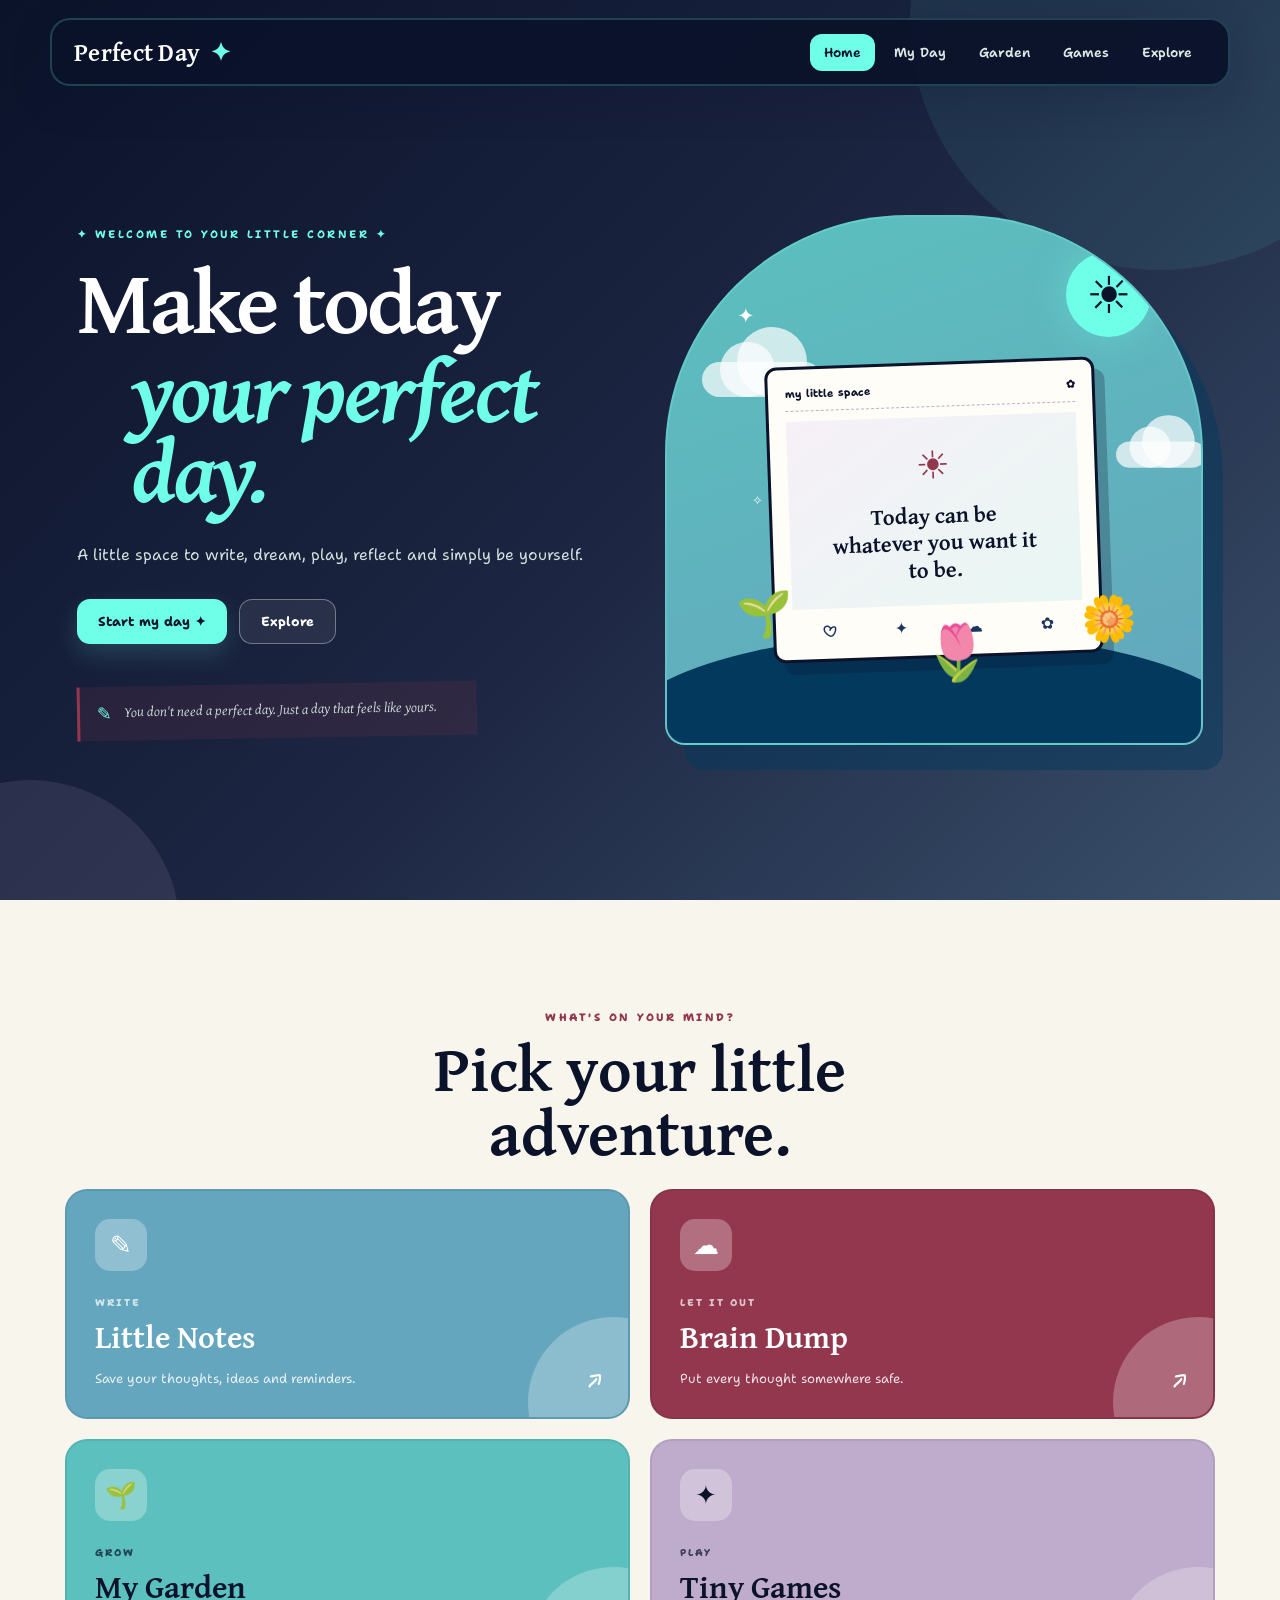
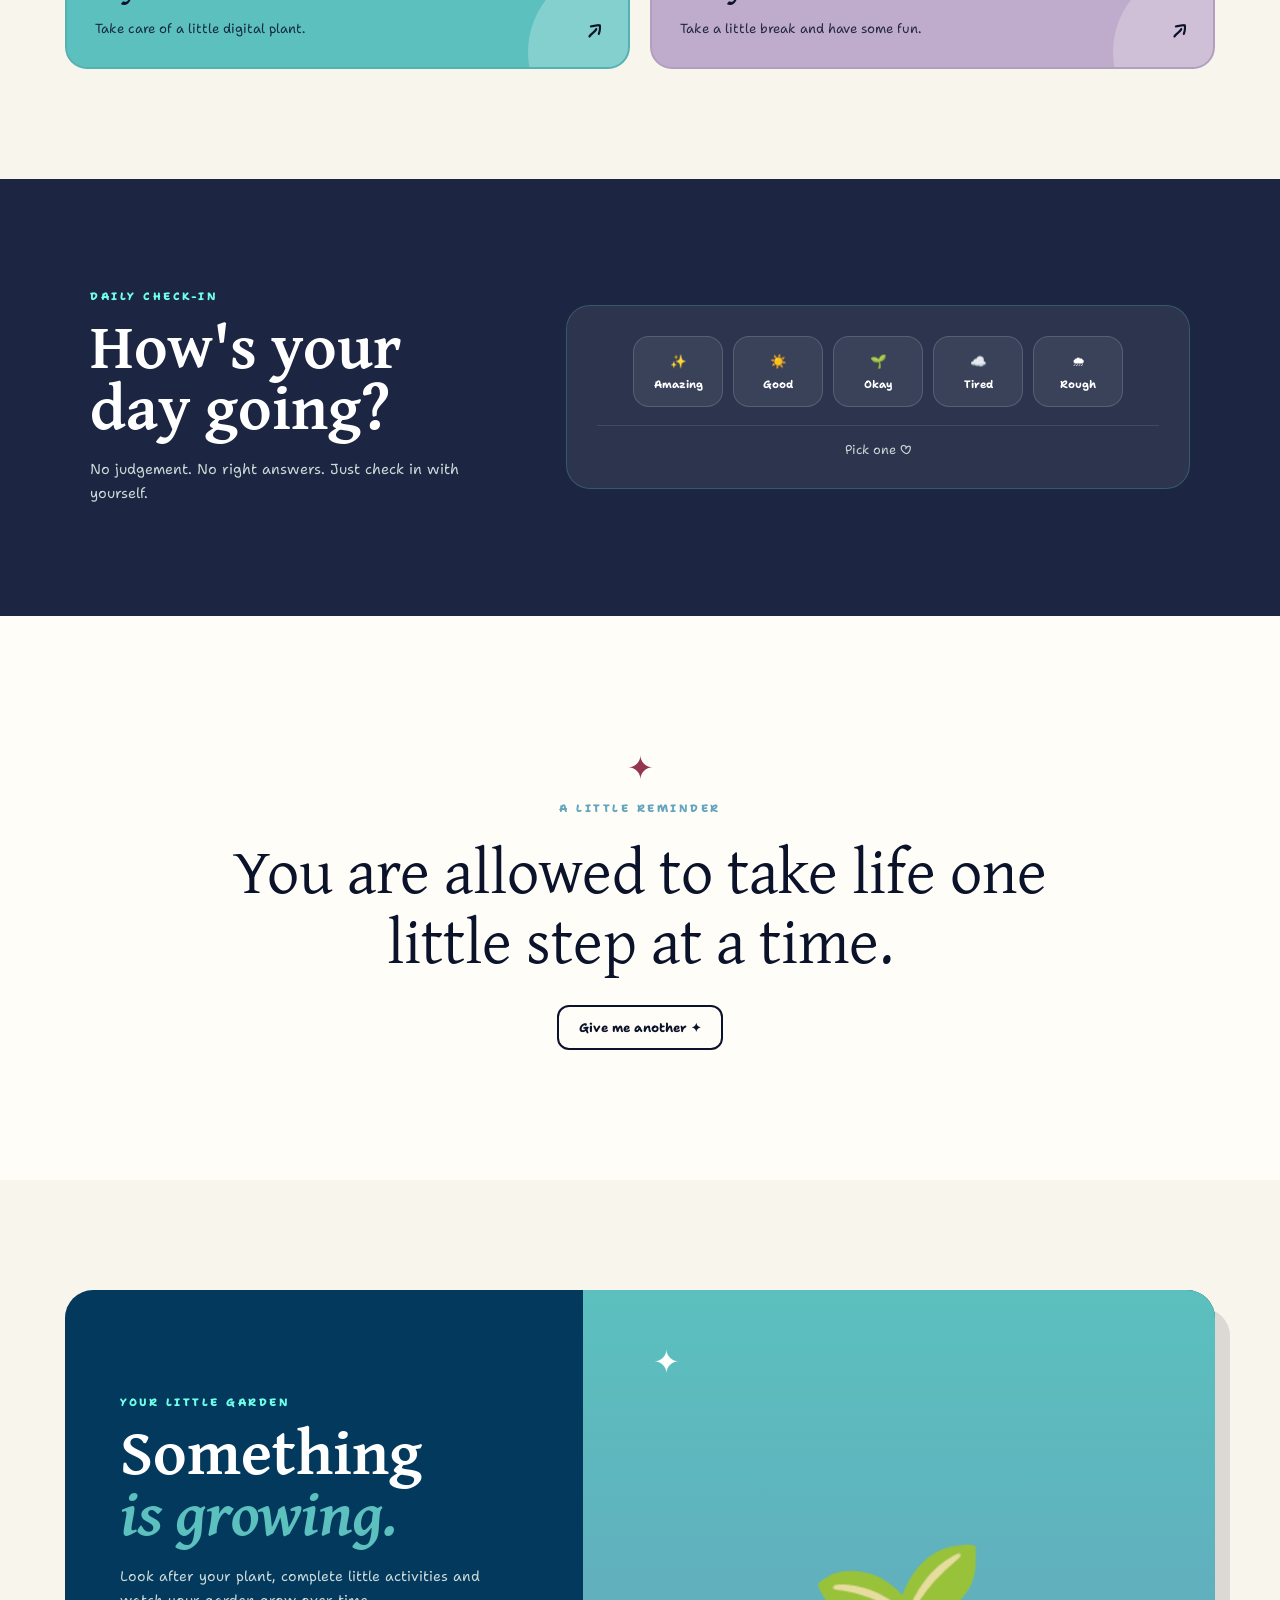
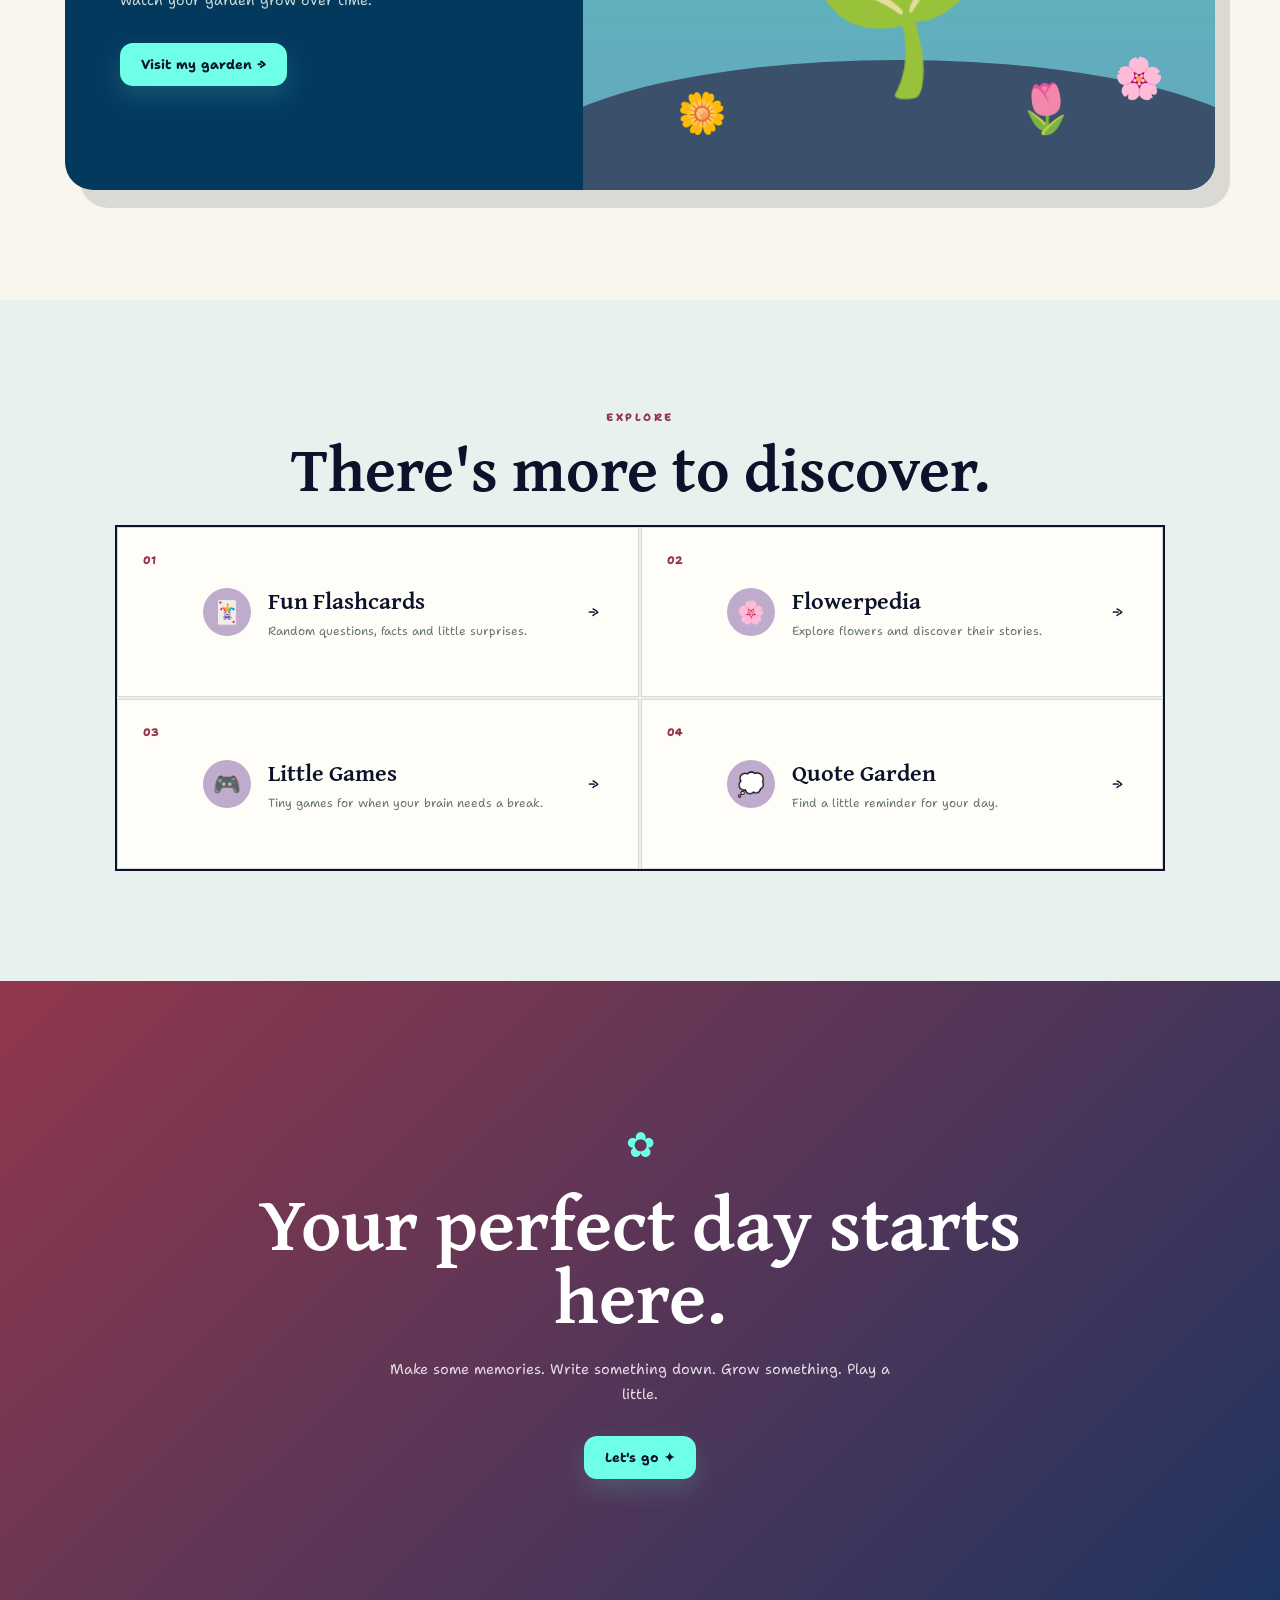
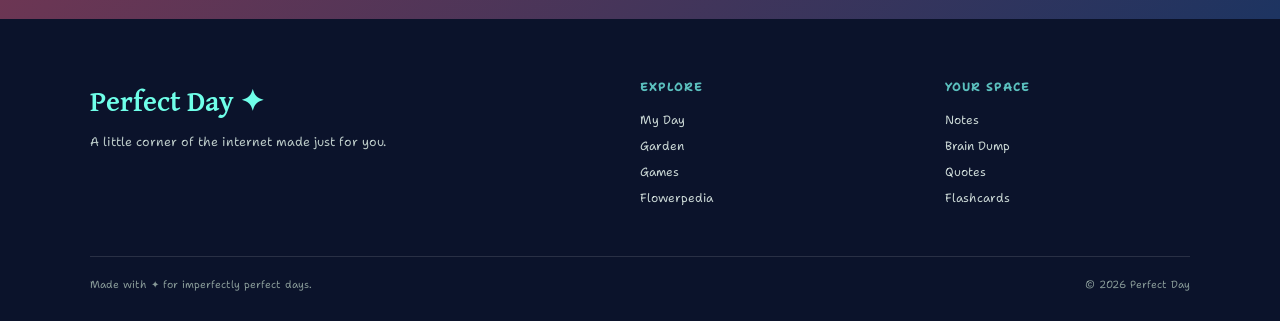
==== commit 7634c404: "Fixed My Day and replaced CSS and added JK for My day Co-authored-by: Poker <ParadoXxPoker@users.nor" ====
--- a/index.html
+++ b/index.html
@@ -4,28 +4,19 @@
 <head>
     <meta charset="UTF-8">
     <meta name="viewport" content="width=device-width, initial-scale=1.0">
-
     <title>Perfect Day</title>
-
     <link rel="stylesheet" href="styles.css">
-
     <link rel="preconnect" href="https://fonts.googleapis.com">
     <link rel="preconnect" href="https://fonts.gstatic.com" crossorigin>
-
     <link
         href="https://fonts.googleapis.com/css2?family=Gentium+Plus:ital,wght@0,400;0,700;1,400;1,700&family=Shantell+Sans:ital,wght@0,300..800;1,300..800&display=swap"
         rel="stylesheet">
 </head>
-
-
 <body>
-
     <!-- ================================
          NAVIGATION
     ================================= -->
-
     <header class="navbar">
-
         <a href="index.html" class="logo">
             Perfect Day
             <span>✦</span>
@@ -854,7 +845,5 @@
     ================================= -->
 
     <script src="Games.js"></script>
-
 </body>
-
-</html>
+</html>
--- a/styles.css
+++ b/styles.css
@@ -1888,4 +1888,2212 @@
         text-align: center;
     }
 
+}
+/* =========================================================
+   OTHER WEBPAGES
+   My Day • Notes • Brain Dump • Garden • Games
+   Flashcards • Flowerpedia • Quotes • Explore
+   ========================================================= */
+
+
+/* =========================================================
+   PAGE HERO
+   ========================================================= */
+
+.page-hero {
+    max-width: 1100px;
+    margin: 0 auto;
+    padding: 90px 30px 60px;
+    text-align: center;
+}
+
+.page-hero .section-tag {
+    color: var(--vintage-berry);
+    margin-bottom: 12px;
+}
+
+.page-hero h1 {
+    font-family: "Gentium Plus", serif;
+    font-size: clamp(3.2rem, 7vw, 5.8rem);
+    line-height: 0.95;
+    color: var(--prussian-blue);
+}
+
+.page-hero h1 span {
+    display: block;
+    color: var(--vintage-berry);
+    font-style: italic;
+}
+
+.page-hero p:last-child {
+    max-width: 650px;
+    margin: 22px auto 0;
+    color: var(--dusk-blue);
+}
+/* =========================================================
+   MY DAY PAGE
+   ========================================================= */
+
+
+/* ---------- PAGE INTRO ---------- */
+
+.page-hero {
+    max-width: 1100px;
+    margin: 0 auto;
+    padding: 85px 30px 55px;
+    text-align: center;
+}
+
+.page-hero .section-tag {
+    margin-bottom: 15px;
+    color: var(--vintage-berry);
+}
+
+.page-hero h1 {
+    margin: 0;
+    color: var(--prussian-blue);
+    font-family: "Gentium Plus", serif;
+    font-size: clamp(3.5rem, 7vw, 6rem);
+    line-height: 0.95;
+}
+
+.page-hero h1 span {
+    display: block;
+    color: var(--vintage-berry);
+    font-style: italic;
+}
+
+.page-hero > p:last-child {
+    max-width: 650px;
+    margin: 25px auto 0;
+    color: var(--dusk-blue);
+    font-size: 1.05rem;
+    line-height: 1.7;
+}
+
+
+/* =========================================================
+   TODAY + TO-DO
+   ========================================================= */
+
+.day-section {
+    max-width: 1100px;
+    margin: 0 auto;
+    padding: 20px 30px 75px;
+
+    display: grid;
+    grid-template-columns: 0.75fr 1.25fr;
+    gap: 25px;
+}
+
+
+/* ---------- DATE CARD ---------- */
+
+.date-card {
+    min-height: 390px;
+    padding: 40px;
+
+    position: relative;
+    overflow: hidden;
+
+    display: flex;
+    flex-direction: column;
+    justify-content: flex-end;
+
+    border-radius: 28px;
+
+    background: var(--twilight-indigo);
+    color: white;
+
+    box-shadow: 8px 10px 0 rgba(11, 19, 43, 0.12);
+}
+
+.date-card::before {
+    content: "☀";
+    position: absolute;
+
+    top: 25px;
+    right: 30px;
+
+    color: var(--neon-ice);
+    font-size: 4.5rem;
+}
+
+.date-card::after {
+    content: "✦  ✧  ✦";
+
+    position: absolute;
+
+    top: 95px;
+    right: 35px;
+
+    color: rgba(255, 255, 255, 0.5);
+    font-size: 1rem;
+    letter-spacing: 8px;
+}
+
+.date-card .section-tag {
+    color: var(--neon-ice);
+}
+
+.date-card h2 {
+    max-width: 300px;
+    margin: 12px 0;
+
+    font-family: "Gentium Plus", serif;
+    font-size: clamp(2.5rem, 4vw, 4rem);
+    line-height: 0.95;
+}
+
+.date-card > p:last-child {
+    margin-top: 10px;
+    color: #dce7e8;
+}
+
+
+/* ---------- TO-DO CARD ---------- */
+
+.todo-card {
+    min-height: 390px;
+    padding: 35px;
+
+    border-radius: 28px;
+
+    background: var(--soft-white);
+
+    border: 2px solid rgba(58, 80, 107, 0.1);
+
+    box-shadow: 8px 10px 0 rgba(58, 80, 107, 0.08);
+}
+
+.card-heading {
+    display: flex;
+    align-items: center;
+    justify-content: space-between;
+
+    margin-bottom: 25px;
+}
+
+.card-heading .section-tag {
+    margin-bottom: 4px;
+    color: var(--vintage-berry);
+}
+
+.card-heading h2 {
+    margin: 0;
+
+    color: var(--prussian-blue);
+
+    font-family: "Gentium Plus", serif;
+    font-size: 2.6rem;
+    line-height: 1;
+}
+
+.card-heading > span {
+    width: 48px;
+    height: 48px;
+
+    display: grid;
+    place-items: center;
+
+    border-radius: 50%;
+
+    background: var(--lilac);
+
+    color: var(--prussian-blue);
+
+    font-size: 1.3rem;
+}
+
+
+/* ---------- TODO INPUT ---------- */
+
+.todo-input {
+    display: flex;
+    gap: 10px;
+
+    margin-bottom: 18px;
+}
+
+.todo-input input {
+    min-width: 0;
+    flex: 1;
+
+    padding: 14px 18px;
+
+    border: 2px solid #d8d1df;
+    border-radius: 30px;
+
+    outline: none;
+
+    background: #faf8f3;
+
+    color: var(--prussian-blue);
+
+    font-family: "Shantell Sans", sans-serif;
+}
+
+.todo-input input::placeholder {
+    color: #89929d;
+}
+
+.todo-input input:focus {
+    border-color: var(--tropical-teal);
+}
+
+.todo-input button {
+    flex-shrink: 0;
+
+    width: 48px;
+    height: 48px;
+
+    border: none;
+    border-radius: 50%;
+
+    background: var(--vintage-berry);
+    color: white;
+
+    font-size: 1.5rem;
+
+    cursor: pointer;
+
+    transition: transform 0.2s ease,
+                background 0.2s ease;
+}
+
+.todo-input button:hover {
+    transform: rotate(90deg);
+    background: var(--prussian-blue);
+}
+
+
+/* ---------- TODO LIST ---------- */
+
+#todoList {
+    margin: 0;
+    padding: 0;
+
+    list-style: none;
+
+    display: flex;
+    flex-direction: column;
+    gap: 9px;
+}
+
+#todoList li {
+    min-height: 45px;
+
+    padding: 11px 15px;
+
+    display: flex;
+    align-items: center;
+    justify-content: space-between;
+
+    border-radius: 12px;
+
+    background: #f0edf3;
+
+    color: var(--prussian-blue);
+
+    font-size: 0.9rem;
+}
+
+
+/* =========================================================
+   MOOD CHECK-IN
+   ========================================================= */
+
+.day-mood-section {
+    max-width: 1100px;
+
+    margin: 0 auto 75px;
+    padding: 45px;
+
+    border-radius: 28px;
+
+    background: var(--pacific-blue);
+
+    display: flex;
+    align-items: center;
+    justify-content: space-between;
+
+    gap: 45px;
+}
+
+.day-mood-section > div:first-child {
+    flex: 1;
+}
+
+.day-mood-section .section-tag {
+    color: var(--deep-space);
+}
+
+.day-mood-section h2 {
+    max-width: 500px;
+
+    margin: 8px 0 10px;
+
+    color: var(--prussian-blue);
+
+    font-family: "Gentium Plus", serif;
+    font-size: clamp(2.5rem, 4vw, 3.7rem);
+    line-height: 0.98;
+}
+
+.day-mood-section > div:first-child > p:last-child {
+    color: var(--deep-space);
+}
+
+
+/* ---------- MOODS ---------- */
+
+.day-moods {
+    flex: 1;
+
+    display: grid;
+    grid-template-columns: repeat(5, 1fr);
+
+    gap: 10px;
+}
+
+.day-mood {
+    min-height: 105px;
+
+    padding: 12px 7px;
+
+    border: 2px solid transparent;
+    border-radius: 18px;
+
+    background: var(--soft-white);
+
+    color: var(--prussian-blue);
+
+    font-family: "Shantell Sans", sans-serif;
+
+    cursor: pointer;
+
+    display: flex;
+    flex-direction: column;
+    align-items: center;
+    justify-content: center;
+
+    gap: 7px;
+
+    transition:
+        transform 0.2s ease,
+        border-color 0.2s ease,
+        box-shadow 0.2s ease;
+}
+
+.day-mood:hover {
+    transform: translateY(-6px);
+
+    border-color: var(--prussian-blue);
+
+    box-shadow: 0 7px 0 rgba(11, 19, 43, 0.1);
+}
+
+.day-mood.selected {
+    transform: translateY(-5px);
+
+    border-color: var(--vintage-berry);
+
+    box-shadow: 0 6px 0 rgba(146, 55, 77, 0.18);
+
+    background: #fffaf8;
+}
+
+.day-mood:first-child {
+    font-size: 1.6rem;
+}
+
+.day-mood:nth-child(2) {
+    font-size: 1.6rem;
+}
+
+.day-mood:nth-child(3) {
+    font-size: 1.6rem;
+}
+
+.day-mood:nth-child(4) {
+    font-size: 1.6rem;
+}
+
+.day-mood:nth-child(5) {
+    font-size: 1.6rem;
+}
+
+.day-mood span {
+    font-size: 0.7rem;
+    font-weight: 700;
+}
+
+
+/* =========================================================
+   GRATITUDE + REFLECTION
+   ========================================================= */
+
+.gratitude-section {
+    max-width: 1100px;
+
+    margin: 0 auto 80px;
+    padding: 0 30px;
+
+    display: grid;
+    grid-template-columns: 1fr 1fr;
+
+    gap: 25px;
+}
+
+.journal-card {
+    padding: 38px;
+
+    border-radius: 28px;
+
+    background: var(--neon-ice);
+
+    color: var(--prussian-blue);
+
+    box-shadow: 7px 9px 0 rgba(58, 80, 107, 0.08);
+}
+
+.journal-card .section-tag {
+    margin-bottom: 8px;
+
+    color: var(--deep-space);
+}
+
+.journal-card h2 {
+    max-width: 430px;
+
+    margin: 0 0 22px;
+
+    font-family: "Gentium Plus", serif;
+    font-size: 2.6rem;
+    line-height: 1;
+}
+
+.journal-card textarea {
+    width: 100%;
+    min-height: 155px;
+
+    box-sizing: border-box;
+
+    padding: 17px;
+
+    resize: vertical;
+
+    border: 2px solid rgba(11, 19, 43, 0.15);
+    border-radius: 15px;
+
+    outline: none;
+
+    background: rgba(255, 255, 255, 0.78);
+
+    color: var(--prussian-blue);
+
+    font-family: "Shantell Sans", sans-serif;
+    font-size: 0.9rem;
+    line-height: 1.6;
+}
+
+.journal-card textarea:focus {
+    border-color: var(--prussian-blue);
+}
+
+.journal-card textarea::placeholder {
+    color: #71818b;
+}
+
+
+/* ---------- BERRY CARD ---------- */
+
+.journal-card.berry-card {
+    background: var(--vintage-berry);
+    color: white;
+}
+
+.berry-card .section-tag {
+    color: var(--neon-ice);
+}
+
+.berry-card textarea {
+    background: rgba(255, 255, 255, 0.92);
+}
+
+
+/* ---------- BUTTONS ---------- */
+
+.journal-card .button {
+    margin-top: 15px;
+}
+
+.journal-card .primary-button {
+    border: none;
+
+    padding: 12px 20px;
+
+    border-radius: 30px;
+
+    background: var(--prussian-blue);
+
+    color: white;
+
+    font-family: "Shantell Sans", sans-serif;
+    font-weight: 700;
+
+    cursor: pointer;
+
+    transition:
+        transform 0.2s ease,
+        background 0.2s ease;
+}
+
+.journal-card .primary-button:hover {
+    transform: translateY(-3px);
+
+    background: var(--deep-space);
+}
+
+.berry-card .primary-button {
+    background: var(--neon-ice);
+    color: var(--prussian-blue);
+}
+
+
+/* =========================================================
+   END OF DAY
+   ========================================================= */
+
+.end-day {
+    max-width: 1000px;
+
+    margin: 0 auto 100px;
+    padding: 65px 35px;
+
+    border-radius: 30px;
+
+    background: var(--space-indigo);
+
+    color: white;
+
+    text-align: center;
+
+    box-shadow: 10px 12px 0 rgba(11, 19, 43, 0.12);
+}
+
+.end-day > span {
+    display: block;
+
+    margin-bottom: 10px;
+
+    color: var(--neon-ice);
+
+    font-size: 2.5rem;
+}
+
+.end-day h2 {
+    margin: 0;
+
+    font-family: "Gentium Plus", serif;
+    font-size: clamp(2.3rem, 5vw, 4rem);
+    line-height: 1;
+}
+
+.end-day p {
+    margin-top: 15px;
+
+    color: #d1dcdf;
+}
+/* =========================================================
+   MY DAY — TODO DELETE BUTTON
+   ========================================================= */
+
+.delete-todo {
+    border: none;
+    background: transparent;
+
+    color: var(--vintage-berry);
+
+    font-size: 1.2rem;
+    font-weight: 700;
+
+    cursor: pointer;
+
+    padding: 3px 7px;
+
+    border-radius: 50%;
+
+    transition:
+        background 0.2s ease,
+        transform 0.2s ease;
+}
+
+.delete-todo:hover {
+    background: rgba(146, 55, 77, 0.12);
+    transform: scale(1.15);
+}
+
+/* =========================================================
+   MY DAY RESPONSIVE
+   ========================================================= */
+
+@media (max-width: 950px) {
+
+    .day-section {
+        grid-template-columns: 1fr;
+    }
+
+    .date-card,
+    .todo-card {
+        min-height: auto;
+    }
+
+    .day-mood-section {
+        margin-left: 30px;
+        margin-right: 30px;
+
+        flex-direction: column;
+        align-items: stretch;
+    }
+
+    .day-moods {
+        width: 100%;
+    }
+}
+
+
+@media (max-width: 700px) {
+
+    .page-hero {
+        padding: 60px 20px 45px;
+    }
+
+    .page-hero h1 {
+        font-size: 3.5rem;
+    }
+
+    .day-section {
+        padding-left: 20px;
+        padding-right: 20px;
+    }
+
+    .date-card {
+        min-height: 300px;
+        padding: 30px;
+    }
+
+    .date-card h2 {
+        font-size: 3rem;
+    }
+
+    .todo-card {
+        padding: 28px 22px;
+    }
+
+    .card-heading h2 {
+        font-size: 2.2rem;
+    }
+
+    .day-mood-section {
+        margin-left: 20px;
+        margin-right: 20px;
+
+        padding: 30px 22px;
+    }
+
+    .day-mood-section h2 {
+        font-size: 2.7rem;
+    }
+
+    .day-moods {
+        grid-template-columns: repeat(3, 1fr);
+    }
+
+    .gratitude-section {
+        grid-template-columns: 1fr;
+
+        padding-left: 20px;
+        padding-right: 20px;
+    }
+
+    .journal-card {
+        padding: 30px 25px;
+    }
+
+    .journal-card h2 {
+        font-size: 2.3rem;
+    }
+
+    .end-day {
+        margin-left: 20px;
+        margin-right: 20px;
+
+        padding: 50px 25px;
+    }
+}
+
+
+@media (max-width: 450px) {
+
+    .day-moods {
+        grid-template-columns: repeat(2, 1fr);
+    }
+
+    .todo-input {
+        align-items: center;
+    }
+
+    .todo-input input {
+        width: 100%;
+    }
+}
+/* =========================================================
+   MOOD / DAY CHECK-IN
+   ========================================================= */
+
+.day-mood-section {
+    max-width: 1100px;
+
+    margin: 0 auto 80px;
+    padding: 45px;
+
+    border-radius: 28px;
+
+    background: var(--pacific-blue);
+
+    display: flex;
+    align-items: center;
+    justify-content: space-between;
+
+    gap: 35px;
+}
+
+.day-mood-section .section-tag {
+    color: var(--deep-space);
+}
+
+.day-mood-section h2 {
+    max-width: 480px;
+
+    font-family: "Gentium Plus", serif;
+    font-size: 3rem;
+    line-height: 1;
+
+    color: var(--prussian-blue);
+}
+
+.day-mood-section p {
+    margin-top: 12px;
+    color: var(--deep-space);
+}
+
+.day-moods {
+    display: flex;
+    flex-wrap: wrap;
+    justify-content: center;
+
+    gap: 12px;
+}
+
+.day-mood {
+    width: 88px;
+    height: 95px;
+
+    border: 2px solid transparent;
+    border-radius: 20px;
+
+    background: var(--soft-white);
+
+    cursor: pointer;
+
+    display: flex;
+    flex-direction: column;
+    align-items: center;
+    justify-content: center;
+
+    transition: 0.25s ease;
+}
+
+.day-mood:hover,
+.day-mood.selected {
+    transform: translateY(-6px);
+
+    border-color: var(--prussian-blue);
+
+    box-shadow:
+        0 7px 0 rgba(11, 19, 43, 0.12);
+}
+
+.day-mood span {
+    font-size: 0.75rem;
+    font-weight: 700;
+}
+
+
+/* =========================================================
+   JOURNAL / GRATITUDE
+   ========================================================= */
+
+.gratitude-section {
+    max-width: 1100px;
+
+    margin: 0 auto 90px;
+    padding: 0 30px;
+
+    display: grid;
+    grid-template-columns: 1fr 1fr;
+
+    gap: 25px;
+}
+
+.journal-card {
+    padding: 40px;
+
+    border-radius: 28px;
+
+    background: var(--neon-ice);
+
+    color: var(--prussian-blue);
+}
+
+.journal-card .section-tag {
+    color: var(--deep-space);
+}
+
+.journal-card h2 {
+    margin: 10px 0 22px;
+
+    font-family: "Gentium Plus", serif;
+    font-size: 2.5rem;
+}
+
+.journal-card textarea {
+    width: 100%;
+    min-height: 160px;
+
+    padding: 18px;
+
+    resize: vertical;
+
+    border: 2px solid rgba(11, 19, 43, 0.2);
+    border-radius: 15px;
+
+    background: rgba(255, 255, 255, 0.75);
+
+    outline: none;
+}
+
+.journal-card textarea:focus {
+    border-color: var(--prussian-blue);
+}
+
+
+/* Berry journal */
+
+.berry-card {
+    background: var(--vintage-berry);
+    color: white;
+}
+
+.berry-card .section-tag {
+    color: var(--neon-ice);
+}
+
+.berry-card textarea {
+    background: rgba(255, 255, 255, 0.9);
+}
+
+
+/* =========================================================
+   NOTES
+   ========================================================= */
+
+.notes-section {
+    max-width: 1100px;
+
+    margin: 0 auto;
+
+    padding: 20px 30px 100px;
+}
+
+.notes-toolbar {
+    display: flex;
+    align-items: center;
+    justify-content: space-between;
+
+    margin-bottom: 30px;
+}
+
+.notes-toolbar h2 {
+    font-family: "Gentium Plus", serif;
+    font-size: 3rem;
+    color: var(--prussian-blue);
+}
+
+.notes-layout {
+    display: grid;
+
+    grid-template-columns: 190px 1fr;
+
+    gap: 30px;
+}
+
+
+/* Notes sidebar */
+
+.notes-sidebar {
+    display: flex;
+    flex-direction: column;
+    gap: 8px;
+}
+
+.note-category {
+    padding: 12px 15px;
+
+    border: none;
+    border-radius: 12px;
+
+    background: transparent;
+
+    text-align: left;
+
+    color: var(--dusk-blue);
+
+    cursor: pointer;
+
+    transition: 0.2s ease;
+}
+
+.note-category:hover {
+    background: var(--lilac);
+}
+
+.note-category.active {
+    background: var(--prussian-blue);
+    color: var(--neon-ice);
+}
+
+
+/* Notes */
+
+.notes-grid {
+    display: grid;
+
+    grid-template-columns: repeat(2, 1fr);
+
+    gap: 20px;
+}
+
+.note-card {
+    min-height: 220px;
+
+    padding: 25px;
+
+    position: relative;
+
+    border-radius: 18px;
+
+    background: var(--soft-white);
+
+    box-shadow:
+        6px 7px 0 rgba(58, 80, 107, 0.1);
+
+    border: 2px solid rgba(58, 80, 107, 0.1);
+
+    transition: 0.25s ease;
+}
+
+.note-card:nth-child(odd) {
+    transform: rotate(-1deg);
+}
+
+.note-card:nth-child(even) {
+    transform: rotate(1deg);
+}
+
+.note-card:hover {
+    transform: rotate(0deg) translateY(-5px);
+}
+
+.note-date {
+    display: inline-block;
+
+    padding: 4px 9px;
+
+    margin-bottom: 12px;
+
+    border-radius: 20px;
+
+    background: var(--lilac);
+
+    font-size: 0.65rem;
+    font-weight: 800;
+}
+
+.note-card h3 {
+    margin-bottom: 8px;
+
+    font-family: "Gentium Plus", serif;
+    font-size: 1.6rem;
+}
+
+.note-card p {
+    color: var(--dusk-blue);
+    font-size: 0.9rem;
+}
+
+.note-delete {
+    position: absolute;
+    top: 14px;
+    right: 14px;
+
+    border: none;
+
+    background: transparent;
+
+    color: var(--vintage-berry);
+
+    cursor: pointer;
+
+    font-size: 1.2rem;
+}
+
+
+/* =========================================================
+   BRAIN DUMP
+   ========================================================= */
+
+.brain-section {
+    max-width: 950px;
+
+    margin: 20px auto 100px;
+    padding: 45px;
+
+    background: var(--soft-white);
+
+    border-radius: 28px;
+
+    box-shadow:
+        10px 12px 0 rgba(58, 80, 107, 0.1);
+}
+
+.brain-header {
+    display: flex;
+    align-items: center;
+    justify-content: space-between;
+
+    margin-bottom: 25px;
+}
+
+.brain-header h2 {
+    max-width: 600px;
+
+    font-family: "Gentium Plus", serif;
+    font-size: 3rem;
+
+    line-height: 1;
+}
+
+.brain-cloud {
+    color: var(--lilac);
+    font-size: 5rem;
+}
+
+.brain-textarea {
+    width: 100%;
+    min-height: 420px;
+
+    padding: 25px;
+
+    resize: vertical;
+
+    border: 3px dashed var(--pacific-blue);
+    border-radius: 18px;
+
+    outline: none;
+
+    background:
+        repeating-linear-gradient(
+            transparent,
+            transparent 34px,
+            rgba(100, 166, 189, 0.22) 35px
+        );
+
+    font-family: "Shantell Sans", sans-serif;
+
+    line-height: 35px;
+
+    color: var(--prussian-blue);
+}
+
+.brain-textarea:focus {
+    border-color: var(--tropical-teal);
+}
+
+.brain-actions {
+    display: flex;
+    gap: 10px;
+
+    margin-top: 18px;
+}
+
+.saved-message {
+    margin-top: 10px;
+
+    color: var(--vintage-berry);
+
+    font-weight: 700;
+}
+
+
+/* Brain reminder */
+
+.brain-reminder {
+    max-width: 900px;
+
+    margin: 0 auto 100px;
+    padding: 55px;
+
+    border-radius: 28px;
+
+    background: var(--space-indigo);
+
+    color: white;
+
+    text-align: center;
+}
+
+.brain-reminder > span {
+    color: var(--neon-ice);
+    font-size: 2.5rem;
+}
+
+.brain-reminder h2 {
+    margin: 12px auto;
+
+    max-width: 650px;
+
+    font-family: "Gentium Plus", serif;
+    font-size: 3rem;
+}
+
+.brain-reminder p {
+    color: #C9D7DA;
+}
+
+
+/* =========================================================
+   GARDEN PAGE
+   ========================================================= */
+
+.garden-page {
+    max-width: 1100px;
+
+    margin: 0 auto;
+    padding: 20px 30px 100px;
+
+    display: grid;
+
+    grid-template-columns: 1.15fr 0.85fr;
+
+    gap: 25px;
+}
+
+
+/* Garden scene */
+
+.garden-world {
+    min-height: 560px;
+
+    overflow: hidden;
+
+    border-radius: 28px;
+
+    background: var(--pacific-blue);
+
+    box-shadow:
+        10px 12px 0 rgba(58, 80, 107, 0.12);
+}
+
+.garden-sky {
+    min-height: 560px;
+
+    position: relative;
+
+    overflow: hidden;
+
+    background:
+        linear-gradient(
+            to bottom,
+            var(--dusk-blue),
+            var(--pacific-blue)
+        );
+
+    display: flex;
+    align-items: flex-end;
+    justify-content: center;
+}
+
+
+/* Garden sun */
+
+.garden-page-sun {
+    position: absolute;
+
+    top: 35px;
+    right: 40px;
+
+    color: var(--neon-ice);
+
+    font-size: 4rem;
+
+    filter:
+        drop-shadow(0 0 20px rgba(111, 255, 233, 0.4));
+}
+
+
+/* Garden stars */
+
+.garden-page-star {
+    position: absolute;
+
+    top: 90px;
+    left: 60px;
+
+    color: white;
+    font-size: 1.5rem;
+}
+
+.star-two {
+    top: 170px;
+    left: 150px;
+
+    font-size: 1rem;
+}
+
+
+/* Soil */
+
+.garden-soil {
+    position: absolute;
+
+    bottom: 0;
+    left: 0;
+
+    width: 100%;
+    height: 25%;
+
+    background: var(--prussian-blue);
+
+    border-radius: 50% 50% 0 0 / 25% 25% 0 0;
+}
+
+
+/* Plant */
+
+.garden-page-plant {
+    position: relative;
+    z-index: 2;
+
+    margin-bottom: 70px;
+
+    font-size: 8rem;
+
+    transition: 0.4s ease;
+}
+
+.garden-page-plant:hover {
+    transform: translateY(-10px) rotate(-3deg);
+}
+
+
+/* Garden controls */
+
+.garden-controls {
+    padding: 38px;
+
+    border-radius: 28px;
+
+    background: var(--soft-white);
+
+    box-shadow:
+        8px 10px 0 rgba(58, 80, 107, 0.08);
+
+    display: flex;
+    flex-direction: column;
+    justify-content: center;
+}
+
+.garden-controls h2 {
+    margin-bottom: 10px;
+
+    font-family: "Gentium Plus", serif;
+    font-size: 3rem;
+    line-height: 1;
+}
+
+.garden-controls > p {
+    color: var(--dusk-blue);
+}
+
+
+/* Garden buttons */
+
+.garden-actions {
+    display: grid;
+
+    grid-template-columns: repeat(3, 1fr);
+
+    gap: 10px;
+
+    margin: 28px 0;
+}
+
+.garden-action {
+    min-height: 85px;
+
+    border: 2px solid var(--lilac);
+    border-radius: 15px;
+
+    background: #FAF8F3;
+
+    cursor: pointer;
+
+    transition: 0.25s ease;
+}
+
+.garden-action:hover {
+    transform: translateY(-5px);
+
+    border-color: var(--tropical-teal);
+
+    background: var(--neon-ice);
+}
+
+.garden-action span {
+    display: block;
+
+    margin-top: 4px;
+
+    font-size: 0.72rem;
+    font-weight: 700;
+}
+
+
+/* Growth */
+
+.growth-bar {
+    margin-top: 10px;
+}
+
+.growth-bar-top {
+    display: flex;
+    justify-content: space-between;
+
+    margin-bottom: 8px;
+
+    font-size: 0.8rem;
+    font-weight: 800;
+}
+
+.growth-track {
+    width: 100%;
+    height: 15px;
+
+    overflow: hidden;
+
+    border-radius: 30px;
+
+    background: #E5DFEA;
+}
+
+.growth-progress {
+    width: 0%;
+    height: 100%;
+
+    border-radius: inherit;
+
+    background:
+        linear-gradient(
+            90deg,
+            var(--tropical-teal),
+            var(--neon-ice)
+        );
+
+    transition: width 0.5s ease;
+}
+
+.garden-tip {
+    margin-top: 20px;
+
+    color: var(--dusk-blue);
+
+    font-size: 0.8rem;
+}
+
+
+/* Garden journal */
+
+.garden-journal {
+    max-width: 1050px;
+
+    margin: 0 auto 100px;
+    padding: 45px;
+
+    border-radius: 28px;
+
+    background: var(--vintage-berry);
+
+    color: white;
+
+    text-align: center;
+}
+
+.garden-journal .section-tag {
+    color: var(--neon-ice);
+}
+
+.garden-stats {
+    display: grid;
+
+    grid-template-columns: repeat(3, 1fr);
+
+    gap: 15px;
+
+    margin-top: 30px;
+}
+
+.garden-stats div {
+    padding: 20px;
+
+    border-radius: 15px;
+
+    background: rgba(255, 255, 255, 0.12);
+}
+
+.garden-stats strong {
+    display: block;
+
+    color: var(--neon-ice);
+
+    font-family: "Gentium Plus", serif;
+
+    font-size: 2.5rem;
+}
+
+.garden-stats span {
+    font-size: 0.75rem;
+}
+
+
+/* =========================================================
+   GAMES
+   ========================================================= */
+
+.games-page {
+    max-width: 1100px;
+
+    margin: 0 auto;
+
+    padding: 20px 30px 100px;
+}
+
+.games-grid {
+    display: grid;
+
+    grid-template-columns: repeat(2, 1fr);
+
+    gap: 25px;
+}
+
+.game-card {
+    padding: 35px;
+
+    border-radius: 28px;
+
+    background: var(--soft-white);
+
+    border: 2px solid rgba(58, 80, 107, 0.1);
+
+    box-shadow:
+        8px 10px 0 rgba(58, 80, 107, 0.08);
+
+    transition: 0.25s ease;
+}
+
+.game-card:hover {
+    transform: translateY(-6px);
+
+    border-color: var(--tropical-teal);
+}
+
+.game-icon {
+    width: 65px;
+    height: 65px;
+
+    margin-bottom: 18px;
+
+    display: grid;
+    place-items: center;
+
+    border-radius: 18px;
+
+    background: var(--lilac);
+
+    font-size: 2rem;
+}
+
+.game-card:nth-child(2) .game-icon {
+    background: var(--neon-ice);
+}
+
+.game-card:nth-child(3) .game-icon {
+    background: var(--pacific-blue);
+}
+
+.game-card:nth-child(4) .game-icon {
+    background: #F0D7DD;
+}
+
+.game-card h2 {
+    margin-bottom: 10px;
+
+    font-family: "Gentium Plus", serif;
+    font-size: 2.4rem;
+}
+
+.game-card > p:not(.section-tag) {
+    color: var(--dusk-blue);
+
+    margin-bottom: 25px;
+}
+
+.game-area {
+    min-height: 280px;
+
+    padding: 40px;
+
+    border: 3px dashed var(--pacific-blue);
+    border-radius: 22px;
+
+    background: #FAF8F3;
+
+    text-align: center;
+
+    display: flex;
+    flex-direction: column;
+    align-items: center;
+    justify-content: center;
+}
+
+.game-area h2 {
+    margin-bottom: 10px;
+
+    font-family: "Gentium Plus", serif;
+}
+
+
+/* =========================================================
+   FLASHCARDS
+   ========================================================= */
+
+.flashcards-page {
+    max-width: 800px;
+
+    margin: 0 auto;
+
+    padding: 20px 30px 120px;
+
+    text-align: center;
+}
+
+.flashcard {
+    width: 100%;
+    min-height: 450px;
+
+    position: relative;
+
+    perspective: 1000px;
+
+    cursor: pointer;
+}
+
+.flashcard-front,
+.flashcard-back {
+    position: absolute;
+
+    inset: 0;
+
+    padding: 50px;
+
+    border-radius: 30px;
+
+    display: flex;
+    flex-direction: column;
+    align-items: center;
+    justify-content: center;
+
+    backface-visibility: hidden;
+
+    transition: transform 0.7s ease;
+
+    box-shadow:
+        10px 12px 0 rgba(58, 80, 107, 0.12);
+}
+
+.flashcard-front {
+    background: var(--twilight-indigo);
+    color: white;
+}
+
+.flashcard-front > span {
+    margin-bottom: 20px;
+
+    color: var(--neon-ice);
+
+    font-size: 4rem;
+}
+
+.flashcard-front p {
+    color: var(--neon-ice);
+
+    font-size: 0.7rem;
+
+    font-weight: 800;
+
+    letter-spacing: 2px;
+}
+
+.flashcard-front h2 {
+    margin-top: 12px;
+
+    font-family: "Gentium Plus", serif;
+    font-size: 3rem;
+}
+
+.flashcard-back {
+    background: var(--neon-ice);
+
+    color: var(--prussian-blue);
+
+    transform: rotateY(180deg);
+}
+
+.flashcard-back h2 {
+    max-width: 600px;
+
+    font-family: "Gentium Plus", serif;
+    font-size: 2.7rem;
+}
+
+.flashcard.flipped .flashcard-front {
+    transform: rotateY(180deg);
+}
+
+.flashcard.flipped .flashcard-back {
+    transform: rotateY(360deg);
+}
+
+.flashcard-controls {
+    margin-top: 30px;
+}
+
+
+/* =========================================================
+   FLOWERPEDIA
+   ========================================================= */
+
+.flowerpedia-page {
+    max-width: 1100px;
+
+    margin: 0 auto;
+
+    padding: 20px 30px 100px;
+}
+
+.flower-search {
+    max-width: 600px;
+
+    margin: 0 auto 40px;
+}
+
+.flower-search input {
+    width: 100%;
+
+    padding: 16px 22px;
+
+    border: 2px solid var(--pacific-blue);
+    border-radius: 40px;
+
+    outline: none;
+
+    background: var(--soft-white);
+
+    color: var(--prussian-blue);
+}
+
+.flower-search input:focus {
+    border-color: var(--tropical-teal);
+}
+
+.flower-grid {
+    display: grid;
+
+    grid-template-columns: repeat(3, 1fr);
+
+    gap: 25px;
+}
+
+.flower-card {
+    padding: 25px;
+
+    border-radius: 24px;
+
+    background: var(--soft-white);
+
+    border: 2px solid transparent;
+
+    box-shadow:
+        8px 10px 0 rgba(58, 80, 107, 0.08);
+
+    transition: 0.25s ease;
+}
+
+.flower-card:hover {
+    transform: translateY(-6px);
+
+    border-color: var(--tropical-teal);
+}
+
+.flower-picture {
+    height: 180px;
+
+    margin-bottom: 20px;
+
+    display: grid;
+    place-items: center;
+
+    border-radius: 18px;
+
+    background:
+        radial-gradient(
+            circle,
+            var(--neon-ice),
+            var(--pacific-blue)
+        );
+
+    font-size: 5rem;
+}
+
+.flower-card h2 {
+    margin-bottom: 8px;
+
+    font-family: "Gentium Plus", serif;
+    font-size: 2rem;
+}
+
+.flower-card > p:not(.section-tag) {
+    color: var(--dusk-blue);
+
+    margin-bottom: 18px;
+
+    font-size: 0.88rem;
+}
+
+.flower-button {
+    border: none;
+
+    padding: 0;
+
+    background: transparent;
+
+    color: var(--vintage-berry);
+
+    font-weight: 800;
+
+    cursor: pointer;
+}
+
+
+/* =========================================================
+   QUOTES
+   ========================================================= */
+
+.quote-garden {
+    max-width: 1000px;
+
+    margin: 0 auto;
+
+    padding: 20px 30px 120px;
+}
+
+.big-quote-card {
+    padding: 70px 55px;
+
+    position: relative;
+
+    border-radius: 30px;
+
+    background: var(--vintage-berry);
+
+    color: white;
+
+    text-align: center;
+
+    box-shadow:
+        10px 12px 0 rgba(58, 80, 107, 0.12);
+}
+
+.quote-mark {
+    position: absolute;
+
+    top: 5px;
+    left: 25px;
+
+    color: var(--neon-ice);
+
+    font-family: Georgia, serif;
+
+    font-size: 7rem;
+
+    opacity: 0.55;
+}
+
+.big-quote {
+    max-width: 750px;
+
+    margin: 0 auto 20px;
+
+    font-family: "Gentium Plus", serif;
+
+    font-size: clamp(2.2rem, 5vw, 3.8rem);
+
+    line-height: 1.1;
+}
+
+.quote-author {
+    display: block;
+
+    margin-bottom: 25px;
+
+    color: var(--neon-ice);
+}
+
+.saved-quotes {
+    margin-top: 70px;
+}
+
+.section-heading {
+    margin-bottom: 25px;
+}
+
+.saved-quotes-grid {
+    display: grid;
+
+    grid-template-columns: repeat(2, 1fr);
+
+    gap: 20px;
+}
+
+.empty-quotes {
+    grid-column: 1 / -1;
+
+    padding: 50px;
+
+    border: 2px dashed var(--lilac);
+
+    border-radius: 25px;
+
+    color: var(--dusk-blue);
+
+    text-align: center;
+}
+
+.empty-quotes span {
+    display: block;
+
+    margin-bottom: 8px;
+
+    color: var(--vintage-berry);
+
+    font-size: 2.5rem;
+}
+
+
+/* =========================================================
+   EXPLORE PAGE
+   ========================================================= */
+
+.explore-page {
+    max-width: 1100px;
+
+    margin: 0 auto;
+
+    padding: 20px 30px 100px;
+}
+
+.explore-large-grid {
+    display: grid;
+
+    grid-template-columns: repeat(2, 1fr);
+
+    gap: 20px;
+}
+
+.explore-large-card {
+    min-height: 280px;
+
+    padding: 35px;
+
+    position: relative;
+
+    overflow: hidden;
+
+    border-radius: 26px;
+
+    background: var(--soft-white);
+
+    border: 2px solid transparent;
+
+    box-shadow:
+        8px 10px 0 rgba(58, 80, 107, 0.08);
+
+    transition: 0.25s ease;
+}
+
+.explore-large-card:hover {
+    transform: translateY(-6px);
+
+    border-color: var(--tropical-teal);
+}
+
+.explore-large-card:nth-child(1) {
+    background: var(--neon-ice);
+}
+
+.explore-large-card:nth-child(2) {
+    background: var(--lilac);
+}
+
+.explore-large-card:nth-child(3) {
+    background: var(--pacific-blue);
+}
+
+.explore-large-card:nth-child(4) {
+    background: var(--vintage-berry);
+    color: white;
+}
+
+.explore-large-card:nth-child(5) {
+    background: var(--twilight-indigo);
+    color: white;
+}
+
+.explore-large-card:nth-child(6) {
+    background: var(--soft-white);
+}
+
+.explore-large-card:nth-child(7) {
+    background: var(--tropical-teal);
+}
+
+.explore-large-card:nth-child(8) {
+    background: #FAF8F3;
+}
+
+.explore-large-icon {
+    position: absolute;
+
+    top: 25px;
+    right: 30px;
+
+    font-size: 3.5rem;
+}
+
+.explore-large-card h2 {
+    margin-bottom: 15px;
+
+    font-family: "Gentium Plus", serif;
+
+    font-size: 2.7rem;
+    line-height: 1;
+}
+
+.explore-large-card > p:not(.section-tag) {
+    max-width: 450px;
+
+    margin-bottom: 25px;
+}
+
+.explore-link {
+    font-weight: 800;
+
+    text-decoration: underline;
+}
+
+
+/* =========================================================
+   RESPONSIVE — OTHER PAGES ONLY
+   ========================================================= */
+
+@media (max-width: 900px) {
+
+    .day-section,
+    .garden-page {
+        grid-template-columns: 1fr;
+    }
+
+    .day-mood-section {
+        margin-left: 30px;
+        margin-right: 30px;
+
+        flex-direction: column;
+
+        align-items: flex-start;
+    }
+
+    .gratitude-section {
+        grid-template-columns: 1fr;
+    }
+
+    .notes-layout {
+        grid-template-columns: 1fr;
+    }
+
+    .notes-sidebar {
+        flex-direction: row;
+
+        overflow-x: auto;
+    }
+
+    .flower-grid {
+        grid-template-columns: repeat(2, 1fr);
+    }
+}
+
+
+@media (max-width: 650px) {
+
+    .page-hero {
+        padding:
+            65px 20px
+            45px;
+    }
+
+    .page-hero h1 {
+        font-size: 3.5rem;
+    }
+
+
+    .day-section,
+    .notes-section,
+    .garden-page,
+    .games-page,
+    .flowerpedia-page,
+    .quote-garden,
+    .explore-page {
+        padding-left: 20px;
+        padding-right: 20px;
+    }
+
+
+    .date-card,
+    .todo-card,
+    .journal-card,
+    .brain-section,
+    .garden-controls {
+        padding: 25px;
+    }
+
+
+    .day-mood-section {
+        margin-left: 20px;
+        margin-right: 20px;
+
+        padding: 30px 25px;
+    }
+
+
+    .day-moods {
+        width: 100%;
+    }
+
+    .day-mood {
+        width: 70px;
+        height: 80px;
+    }
+
+
+    .notes-grid,
+    .games-grid,
+    .flower-grid,
+    .saved-quotes-grid,
+    .explore-large-grid {
+        grid-template-columns: 1fr;
+    }
+
+
+    .garden-actions {
+        grid-template-columns: 1fr;
+    }
+
+
+    .garden-stats {
+        grid-template-columns: 1fr;
+    }
+
+
+    .garden-journal {
+        margin-left: 20px;
+        margin-right: 20px;
+
+        padding: 35px 20px;
+    }
+
+
+    .brain-header {
+        align-items: flex-start;
+    }
+
+    .brain-header h2 {
+        font-size: 2.4rem;
+    }
+
+    .brain-cloud {
+        font-size: 3rem;
+    }
+
+
+    .flashcard {
+        min-height: 380px;
+    }
+
+    .flashcard-front,
+    .flashcard-back {
+        padding: 30px;
+    }
+
+    .flashcard-front h2 {
+        font-size: 2.4rem;
+    }
+
+    .flashcard-back h2 {
+        font-size: 2.1rem;
+    }
+
+
+    .big-quote-card {
+        padding: 55px 25px;
+    }
+
+    .big-quote {
+        font-size: 2.2rem;
+    }
+
+    .quote-mark {
+        left: 12px;
+        font-size: 5rem;
+    }
+
 }
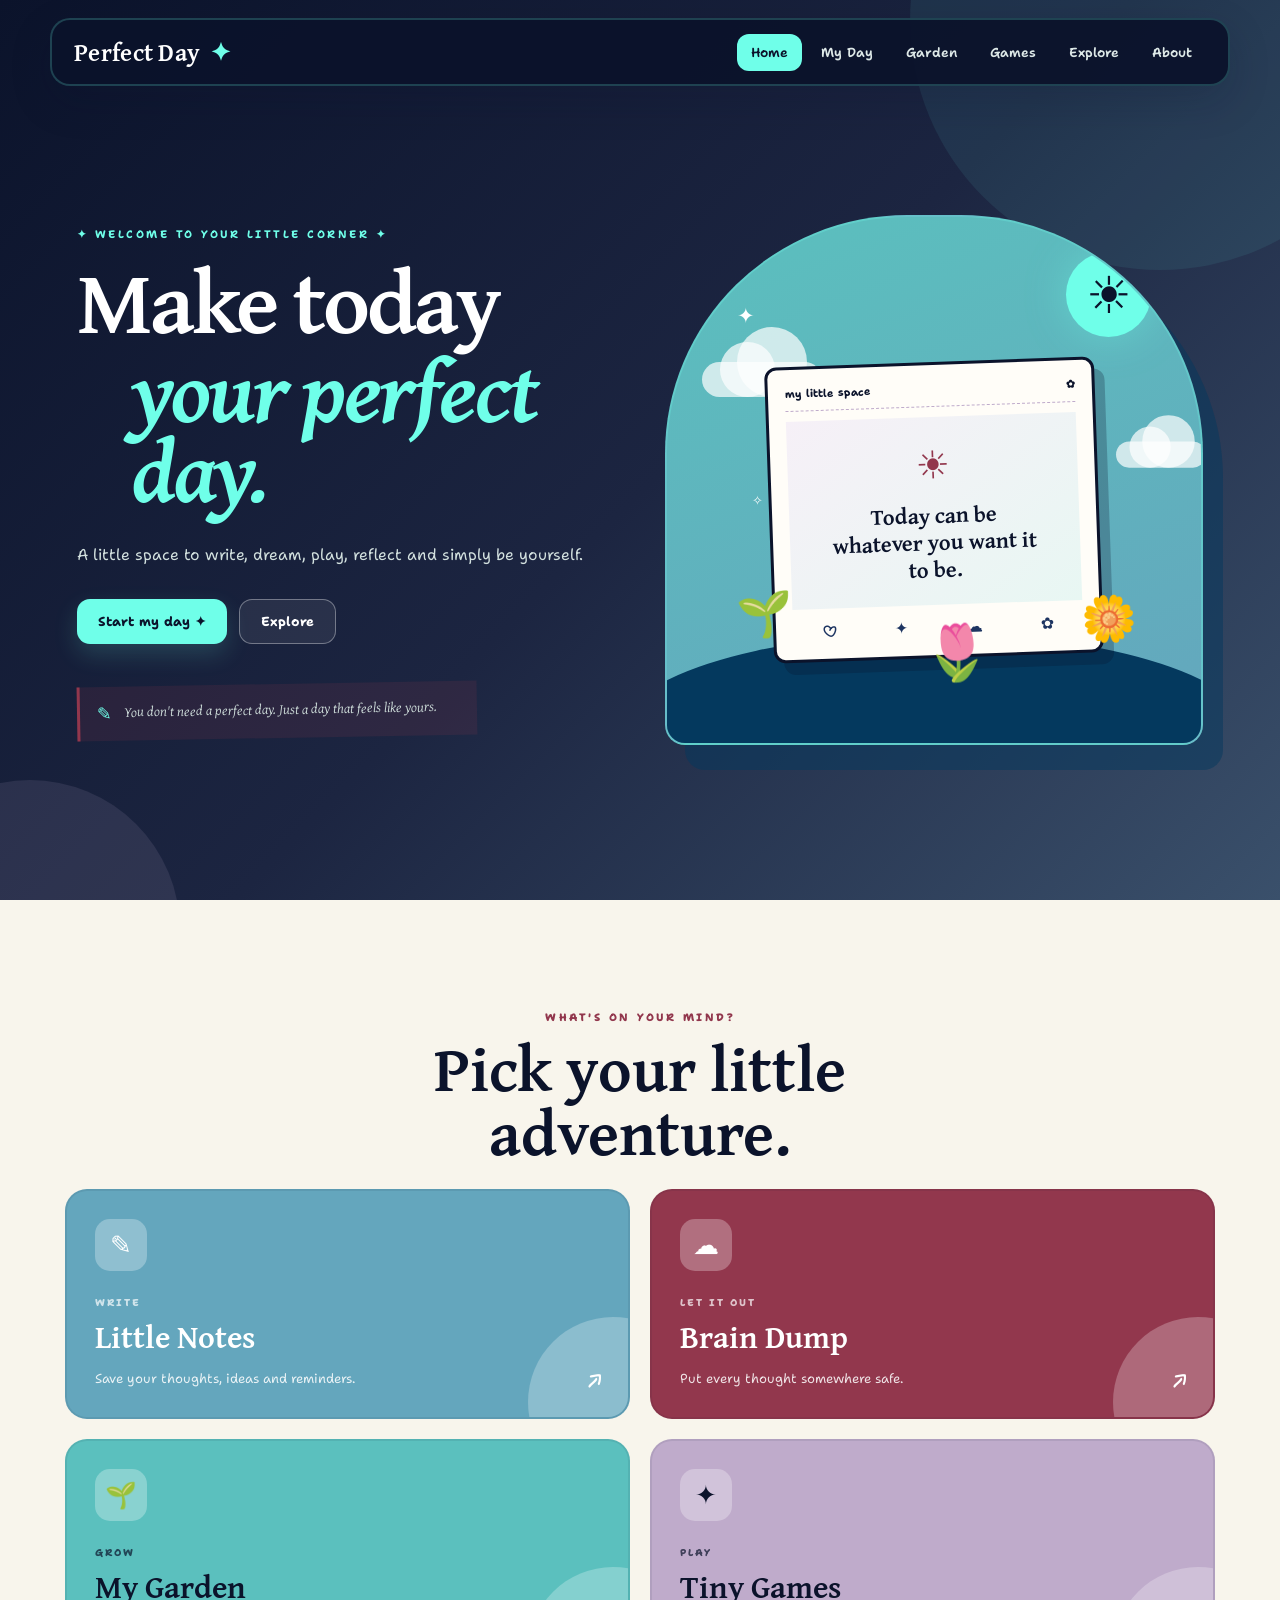
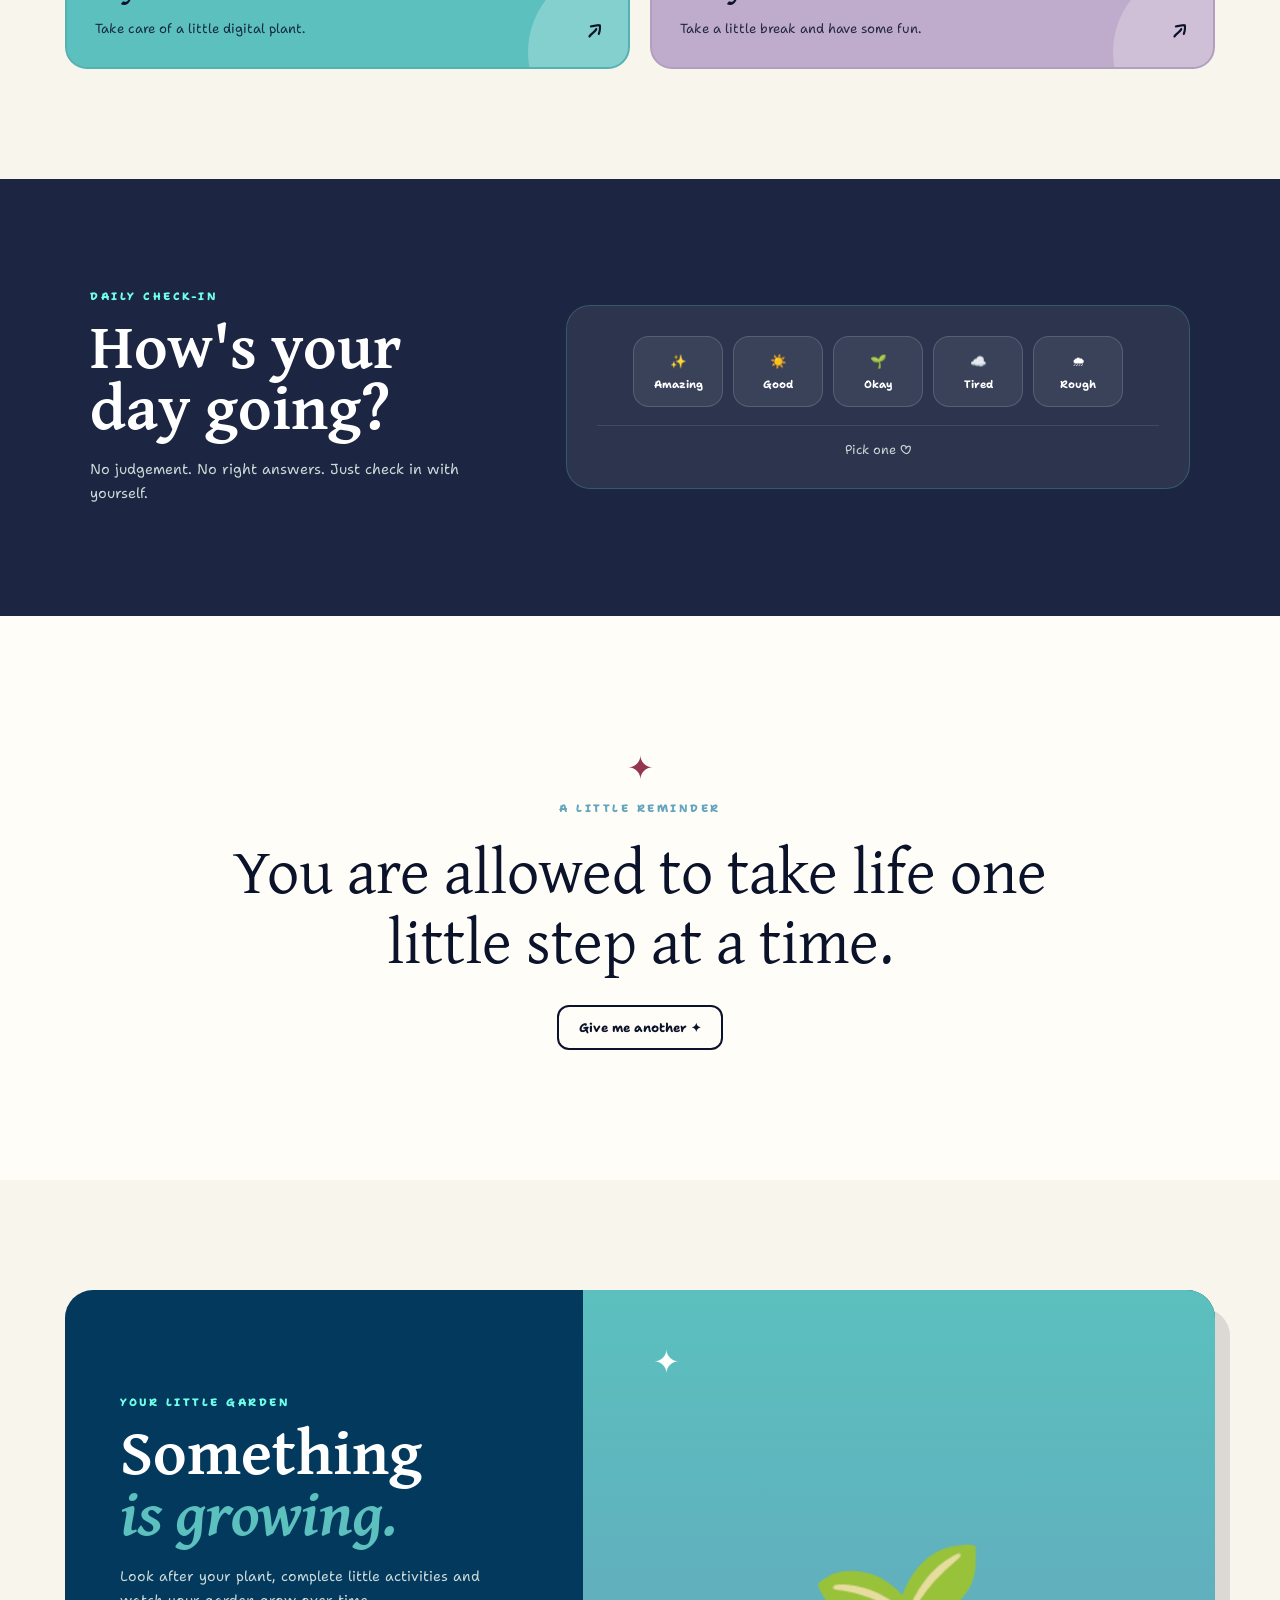
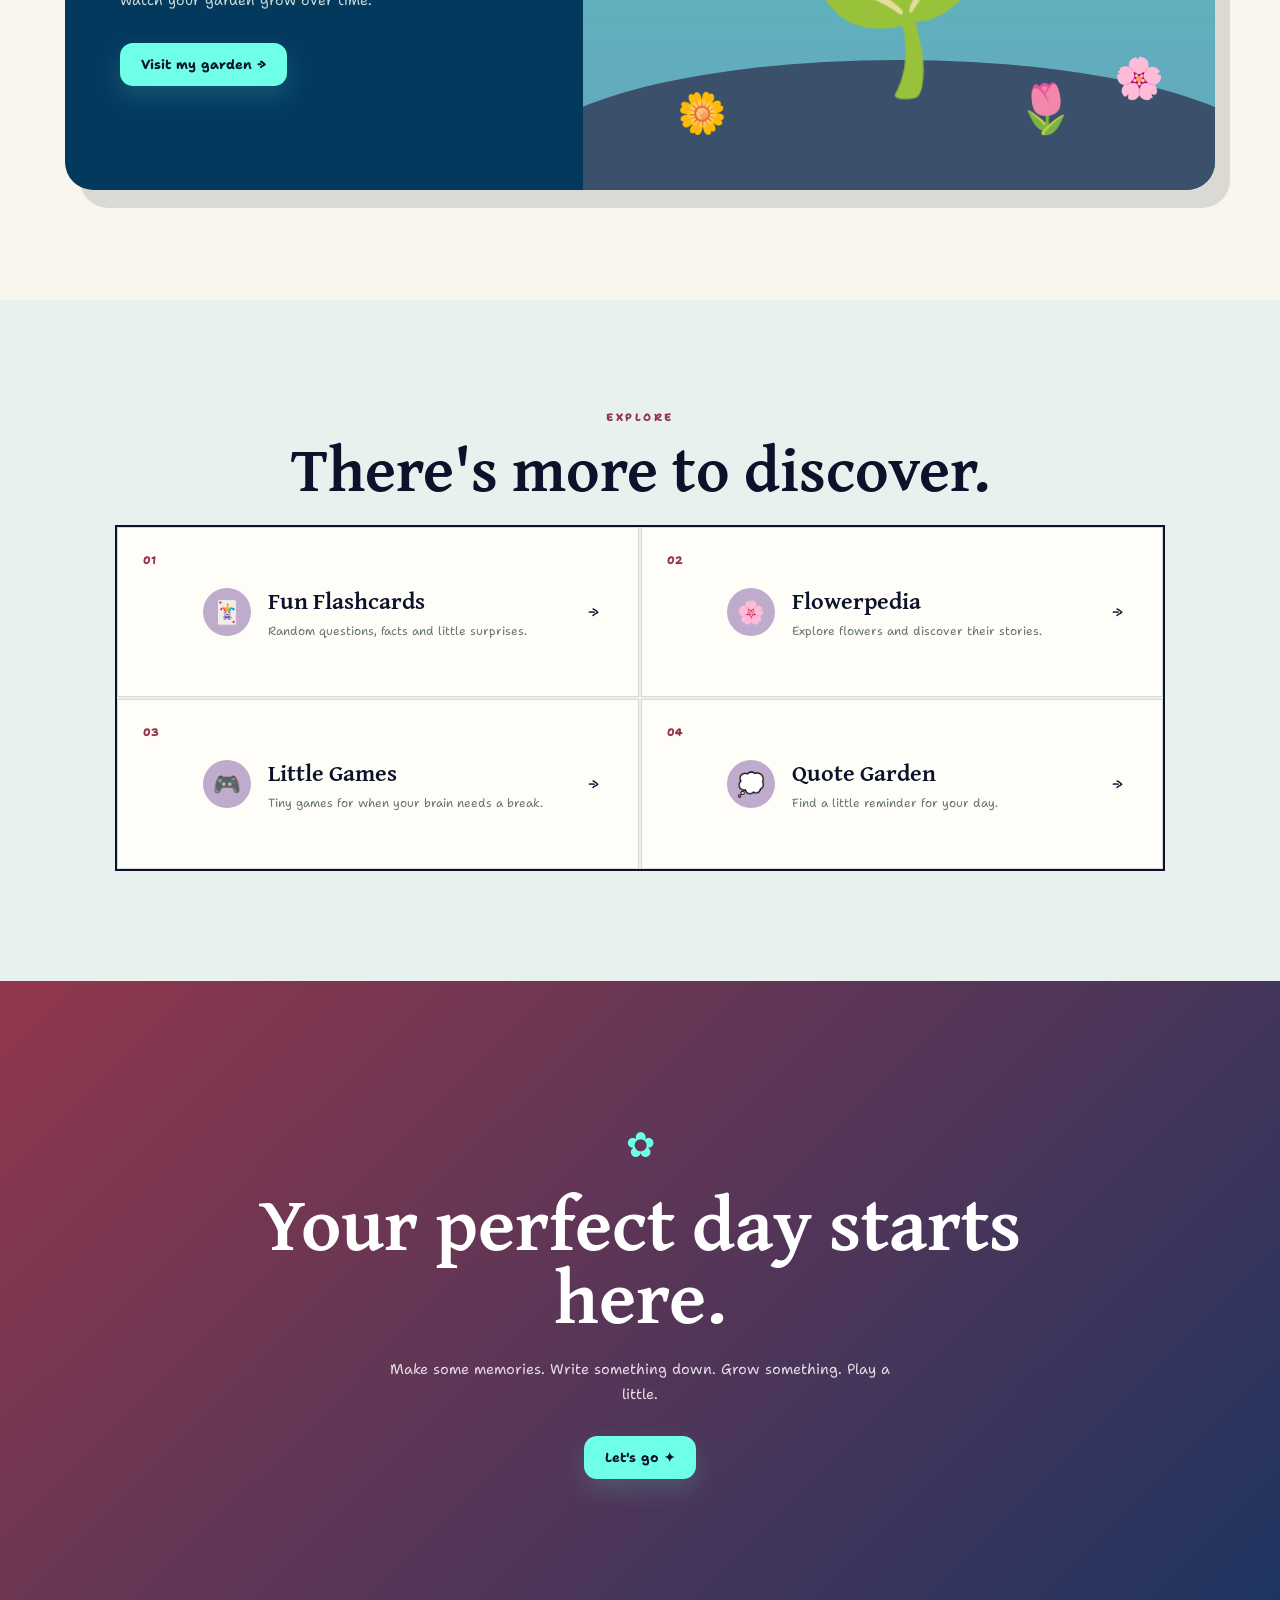
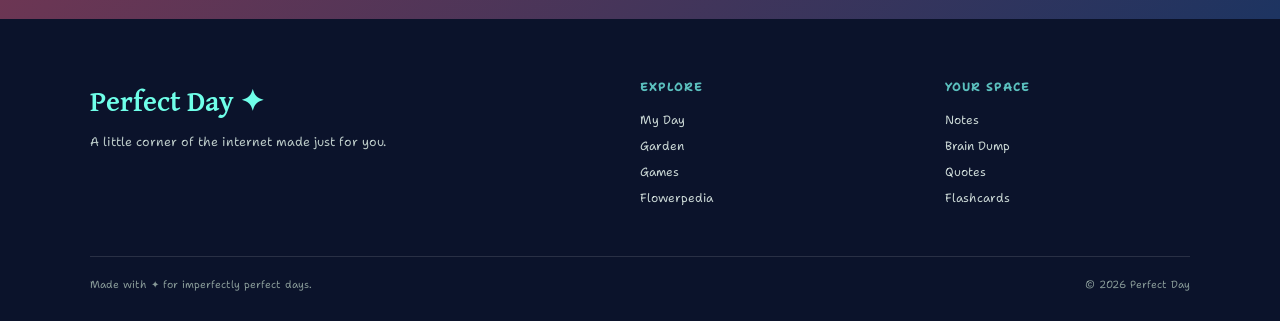
==== commit 11dd9e97: "Games" ====
--- a/index.html
+++ b/index.html
@@ -1,6 +1,5 @@
 <!DOCTYPE html>
 <html lang="en">
-
 <head>
     <meta charset="UTF-8">
     <meta name="viewport" content="width=device-width, initial-scale=1.0">
@@ -21,14 +20,10 @@
             Perfect Day
             <span>✦</span>
         </a>
-
-
         <nav class="nav-links">
-
             <a href="index.html" class="active">
                 Home
             </a>
-
             <a href="myday.html">
                 My Day
             </a>
@@ -43,6 +38,9 @@
 
             <a href="explore.html">
                 Explore
+            </a>
+            <a href="About.html">
+                About
             </a>
 
         </nav>
@@ -112,18 +110,10 @@
                 </div>
 
             </div>
-
-
-
-            <!-- RIGHT SIDE -->
-
             <div class="hero-art">
-
                 <div class="sun">
                     ☀
                 </div>
-
-
                 <div class="cloud cloud-one"></div>
 
                 <div class="cloud cloud-two"></div>
@@ -477,9 +467,6 @@
             </button>
 
         </section>
-
-
-
         <!-- ================================
              GARDEN PREVIEW
         ================================= -->
--- a/styles.css
+++ b/styles.css
@@ -2533,7 +2533,31 @@
     background: rgba(146, 55, 77, 0.12);
     transform: scale(1.15);
 }
-
+/* =========================================================
+   MY DAY — TODO CHECKBOXES
+   ========================================================= */
+.todo-item{
+    display: flex;
+    align-items: center;
+    gap: 10px;
+    flex: 1;
+    cursor: pointer;
+}
+.todo-checkbox{
+    width: 18px;
+    height: 18px;
+    accent-color: var(--tropical-teal);
+    cursor: pointer;
+}
+.todo-item span{
+    transition: 
+    color 0.2s ease,
+    text-decoration 0.2s ease;
+}
+.todo-item span.completed{
+    color: #89929d;
+    text-decoration: line-through;
+}
 /* =========================================================
    MY DAY RESPONSIVE
    ========================================================= */
@@ -4096,4 +4120,654 @@
         font-size: 5rem;
     }
 
+}
+.reset-garden-button {
+    margin-top: 20px;
+
+    padding: 10px 18px;
+
+    border: 1px solid rgba(11, 19, 43, 0.2);
+    border-radius: 20px;
+
+    background: transparent;
+
+    color: var(--prussian-blue);
+
+    font-family: "Shantell Sans", sans-serif;
+    font-size: 0.8rem;
+    font-weight: 600;
+
+    cursor: pointer;
+
+    transition: all 0.2s ease;
+}
+
+.reset-garden-button:hover {
+    background: var(--prussian-blue);
+    color: white;
+
+    transform: translateY(-2px);
+}
+/* =========================================================
+   QUOTE GARDEN
+========================================================= */
+
+
+.quote-garden {
+    width: min(1150px, 90%);
+
+    margin: 0 auto;
+
+    padding: 70px 0 100px;
+}
+
+
+
+/* =========================================================
+   CAROUSEL
+========================================================= */
+
+
+.quote-carousel {
+    text-align: center;
+}
+
+
+.quote-carousel h2 {
+    margin-top: 10px;
+
+    margin-bottom: 40px;
+}
+
+
+
+/* =========================================================
+   CARD AREA
+========================================================= */
+
+
+.quote-card-area {
+
+    display: flex;
+
+    align-items: center;
+
+    justify-content: center;
+
+    gap: 28px;
+
+}
+
+
+
+/* =========================================================
+   QUOTE CARD
+========================================================= */
+
+
+.quote-card {
+
+    position: relative;
+
+    width: min(500px, 70vw);
+
+    height: 600px;
+
+    overflow: hidden;
+
+    border-radius: 28px;
+
+    background: #ffffff;
+
+    box-shadow:
+        0 20px 45px rgba(11, 19, 43, 0.18);
+
+    touch-action: pan-y;
+
+    user-select: none;
+
+    transition:
+        transform 0.25s ease,
+        opacity 0.25s ease;
+
+}
+
+
+.quote-card img {
+
+    width: 100%;
+
+    height: 100%;
+
+    object-fit: cover;
+
+    display: block;
+
+}
+
+
+
+/* =========================================================
+   QUOTE OVERLAY
+========================================================= */
+
+
+.quote-card-overlay {
+
+    position: absolute;
+
+    left: 0;
+
+    right: 0;
+
+    bottom: 0;
+
+    padding: 100px 40px 40px;
+
+    text-align: left;
+
+    color: white;
+
+    background:
+        linear-gradient(
+            to bottom,
+            transparent,
+            rgba(11, 19, 43, 0.9)
+        );
+
+}
+
+
+.card-quote {
+
+    margin: 0 0 14px;
+
+    font-family:
+        "Gentium Plus",
+        serif;
+
+    font-size: 2rem;
+
+    line-height: 1.2;
+
+}
+
+
+.card-author {
+
+    margin: 0;
+
+    font-family:
+        "Shantell Sans",
+        sans-serif;
+
+    font-size: 0.9rem;
+
+}
+
+
+
+/* =========================================================
+   CARD ANIMATION
+========================================================= */
+
+
+.quote-slide-next {
+
+    animation:
+        quoteNext 0.35s ease;
+
+}
+
+
+.quote-slide-previous {
+
+    animation:
+        quotePrevious 0.35s ease;
+
+}
+
+
+@keyframes quoteNext {
+
+    0% {
+
+        opacity: 0;
+
+        transform:
+            translateX(35px)
+            rotate(2deg);
+
+    }
+
+    100% {
+
+        opacity: 1;
+
+        transform:
+            translateX(0)
+            rotate(0);
+
+    }
+
+}
+
+
+@keyframes quotePrevious {
+
+    0% {
+
+        opacity: 0;
+
+        transform:
+            translateX(-35px)
+            rotate(-2deg);
+
+    }
+
+    100% {
+
+        opacity: 1;
+
+        transform:
+            translateX(0)
+            rotate(0);
+
+    }
+
+}
+
+
+
+/* =========================================================
+   ARROW BUTTONS
+========================================================= */
+
+
+.quote-arrow {
+
+    width: 50px;
+
+    height: 50px;
+
+    flex-shrink: 0;
+
+    border: none;
+
+    border-radius: 50%;
+
+    background: #5BC0BE;
+
+    color: #0B132B;
+
+    font-family:
+        "Shantell Sans",
+        sans-serif;
+
+    font-size: 1.4rem;
+
+    font-weight: 700;
+
+    cursor: pointer;
+
+    transition:
+        transform 0.2s ease,
+        box-shadow 0.2s ease;
+
+}
+
+
+.quote-arrow:hover {
+
+    transform: scale(1.1);
+
+    box-shadow:
+        0 8px 20px
+        rgba(11, 19, 43, 0.18);
+
+}
+
+
+
+/* =========================================================
+   CONTROLS
+========================================================= */
+
+
+.quote-controls {
+
+    display: flex;
+
+    align-items: center;
+
+    justify-content: center;
+
+    gap: 25px;
+
+    margin-top: 25px;
+
+}
+
+
+#quoteCounter {
+
+    font-family:
+        "Shantell Sans",
+        sans-serif;
+
+    font-size: 0.9rem;
+
+    color: #34506B;
+
+}
+
+
+.quote-swipe-hint {
+
+    margin-top: 18px;
+
+    font-family:
+        "Shantell Sans",
+        sans-serif;
+
+    font-size: 0.8rem;
+
+    color: #34506B;
+
+    opacity: 0.7;
+
+}
+
+
+
+/* =========================================================
+   SAVED QUOTES
+========================================================= */
+
+
+.saved-quotes {
+
+    margin-top: 100px;
+
+}
+
+
+.saved-quotes .section-heading {
+
+    margin-bottom: 30px;
+
+}
+
+
+.saved-quotes-grid {
+
+    display: grid;
+
+    grid-template-columns:
+        repeat(
+            auto-fit,
+            minmax(230px, 1fr)
+        );
+
+    gap: 25px;
+
+}
+
+
+
+/* =========================================================
+   SAVED CARD
+========================================================= */
+
+
+.saved-quote-card {
+
+    overflow: hidden;
+
+    border-radius: 20px;
+
+    background: #ffffff;
+
+    box-shadow:
+        0 10px 30px
+        rgba(11, 19, 43, 0.1);
+
+    transition:
+        transform 0.2s ease,
+        box-shadow 0.2s ease;
+
+}
+
+
+.saved-quote-card:hover {
+
+    transform:
+        translateY(-5px);
+
+    box-shadow:
+        0 15px 35px
+        rgba(11, 19, 43, 0.15);
+
+}
+
+
+.saved-quote-card img {
+
+    display: block;
+
+    width: 100%;
+
+    height: 230px;
+
+    object-fit: cover;
+
+}
+
+
+.saved-quote-text {
+
+    padding: 20px;
+
+}
+
+
+.saved-quote-text p {
+
+    margin:
+        0 0 10px;
+
+    font-family:
+        "Gentium Plus",
+        serif;
+
+    font-size: 1.15rem;
+
+    line-height: 1.4;
+
+}
+
+
+.saved-quote-text span {
+
+    font-family:
+        "Shantell Sans",
+        sans-serif;
+
+    font-size: 0.8rem;
+
+    color: #34506B;
+
+}
+
+
+
+/* =========================================================
+   REMOVE BUTTON
+========================================================= */
+
+
+.remove-quote {
+
+    display: block;
+
+    margin-top: 15px;
+
+    padding: 0;
+
+    border: none;
+
+    background: transparent;
+
+    color: #92374D;
+
+    font-family:
+        "Shantell Sans",
+        sans-serif;
+
+    font-size: 0.8rem;
+
+    cursor: pointer;
+
+}
+
+
+.remove-quote:hover {
+
+    text-decoration: underline;
+
+}
+
+
+
+/* =========================================================
+   EMPTY FAVOURITES
+========================================================= */
+
+
+.empty-quotes {
+
+    grid-column: 1 / -1;
+
+    padding: 50px 20px;
+
+    border-radius: 22px;
+
+    background:
+        rgba(255, 255, 255, 0.55);
+
+    text-align: center;
+
+}
+
+
+.empty-quotes span {
+
+    display: block;
+
+    margin-bottom: 10px;
+
+    font-size: 2rem;
+
+}
+
+
+.empty-quotes p {
+
+    margin: 0;
+
+    font-family:
+        "Shantell Sans",
+        sans-serif;
+
+}
+
+
+
+/* =========================================================
+   MOBILE
+========================================================= */
+
+
+@media (max-width: 700px) {
+
+
+    .quote-garden {
+
+        width: 92%;
+
+        padding-top: 45px;
+
+    }
+
+
+    .quote-card-area {
+
+        gap: 8px;
+
+    }
+
+
+    .quote-card {
+
+        width: 72vw;
+
+        height: 500px;
+
+        border-radius: 22px;
+
+    }
+
+
+    .quote-card-overlay {
+
+        padding:
+            80px 25px 25px;
+
+    }
+
+
+    .card-quote {
+
+        font-size: 1.5rem;
+
+    }
+
+
+    .quote-arrow {
+
+        width: 40px;
+
+        height: 40px;
+
+        font-size: 1rem;
+
+    }
+
+
+    .quote-controls {
+
+        flex-direction: column;
+
+        gap: 12px;
+
+    }
+
+
+    .saved-quotes {
+
+        margin-top: 70px;
+
+    }
+
+}
+/* =========================================
+   QUOTE CARDS
+========================================= */
+
+.quote-card {
+    display: none;
+}
+
+.quote-card.active {
+    display: block;
 }
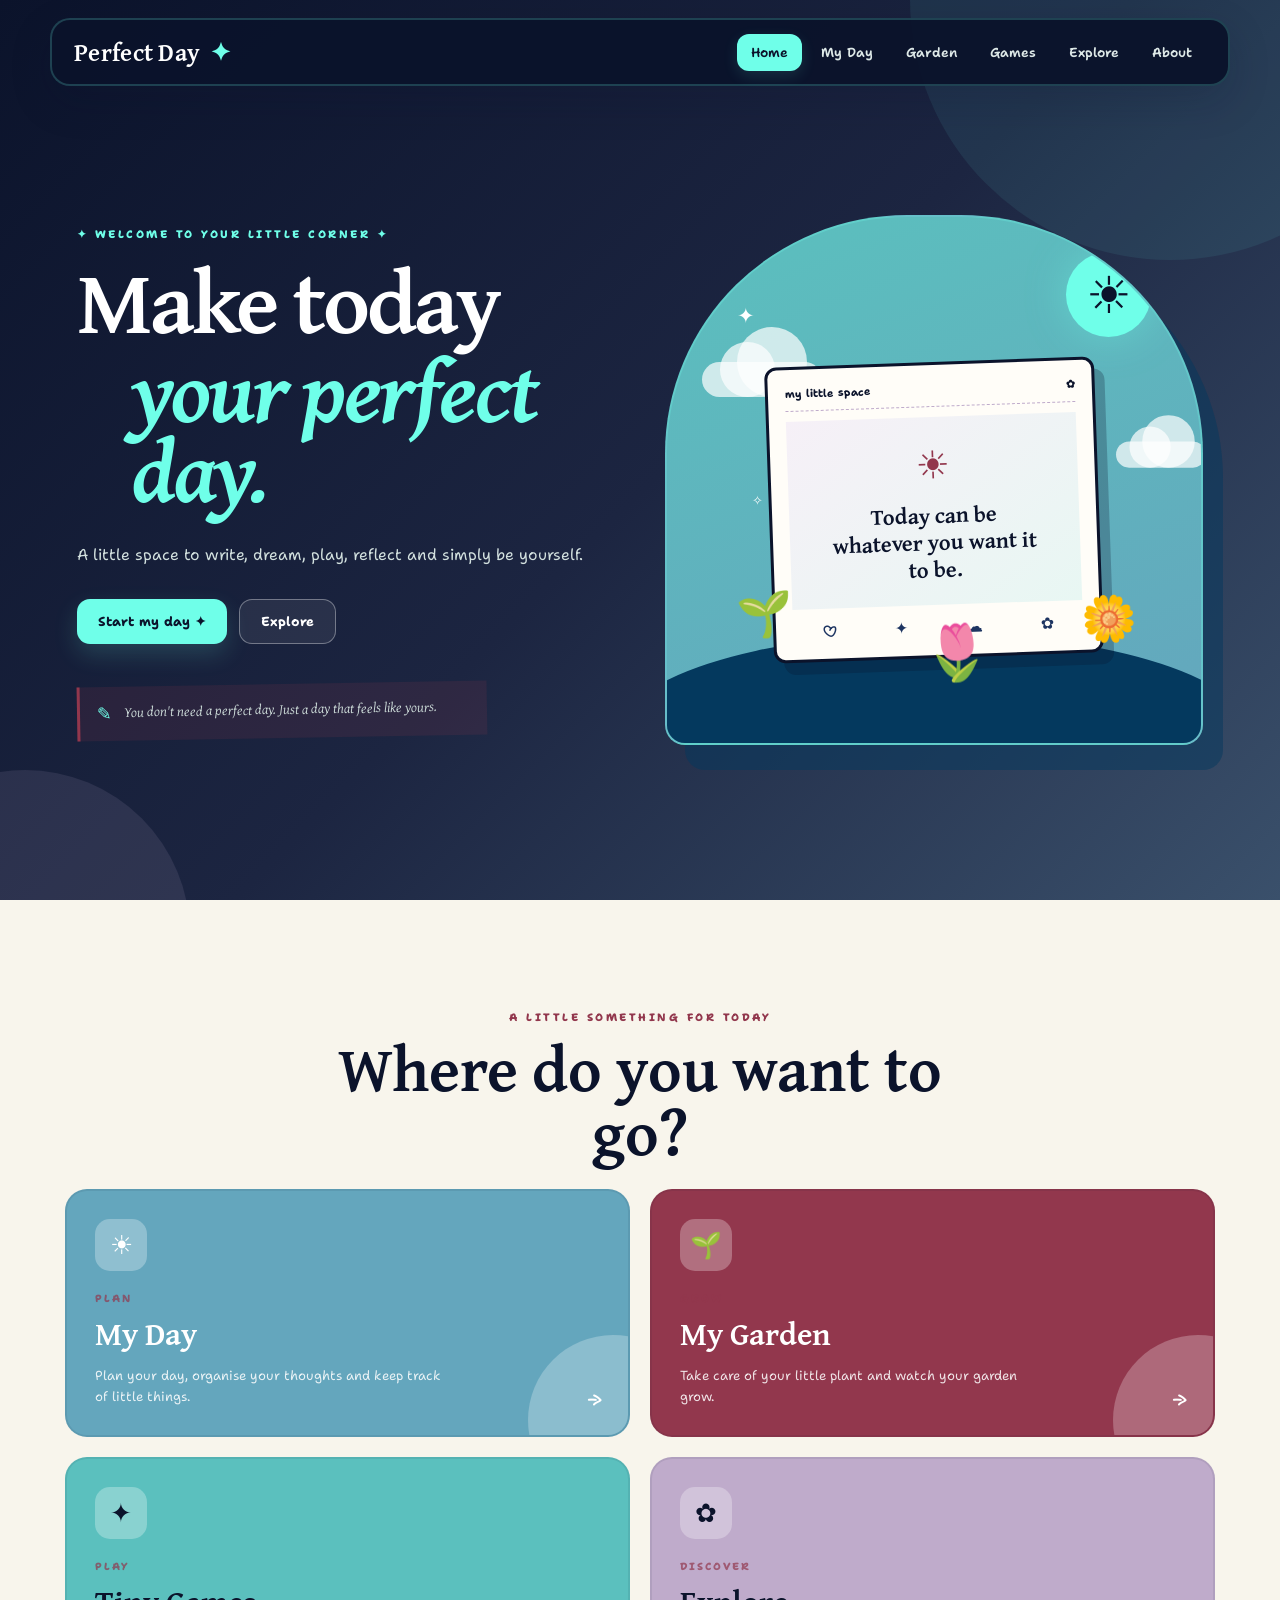
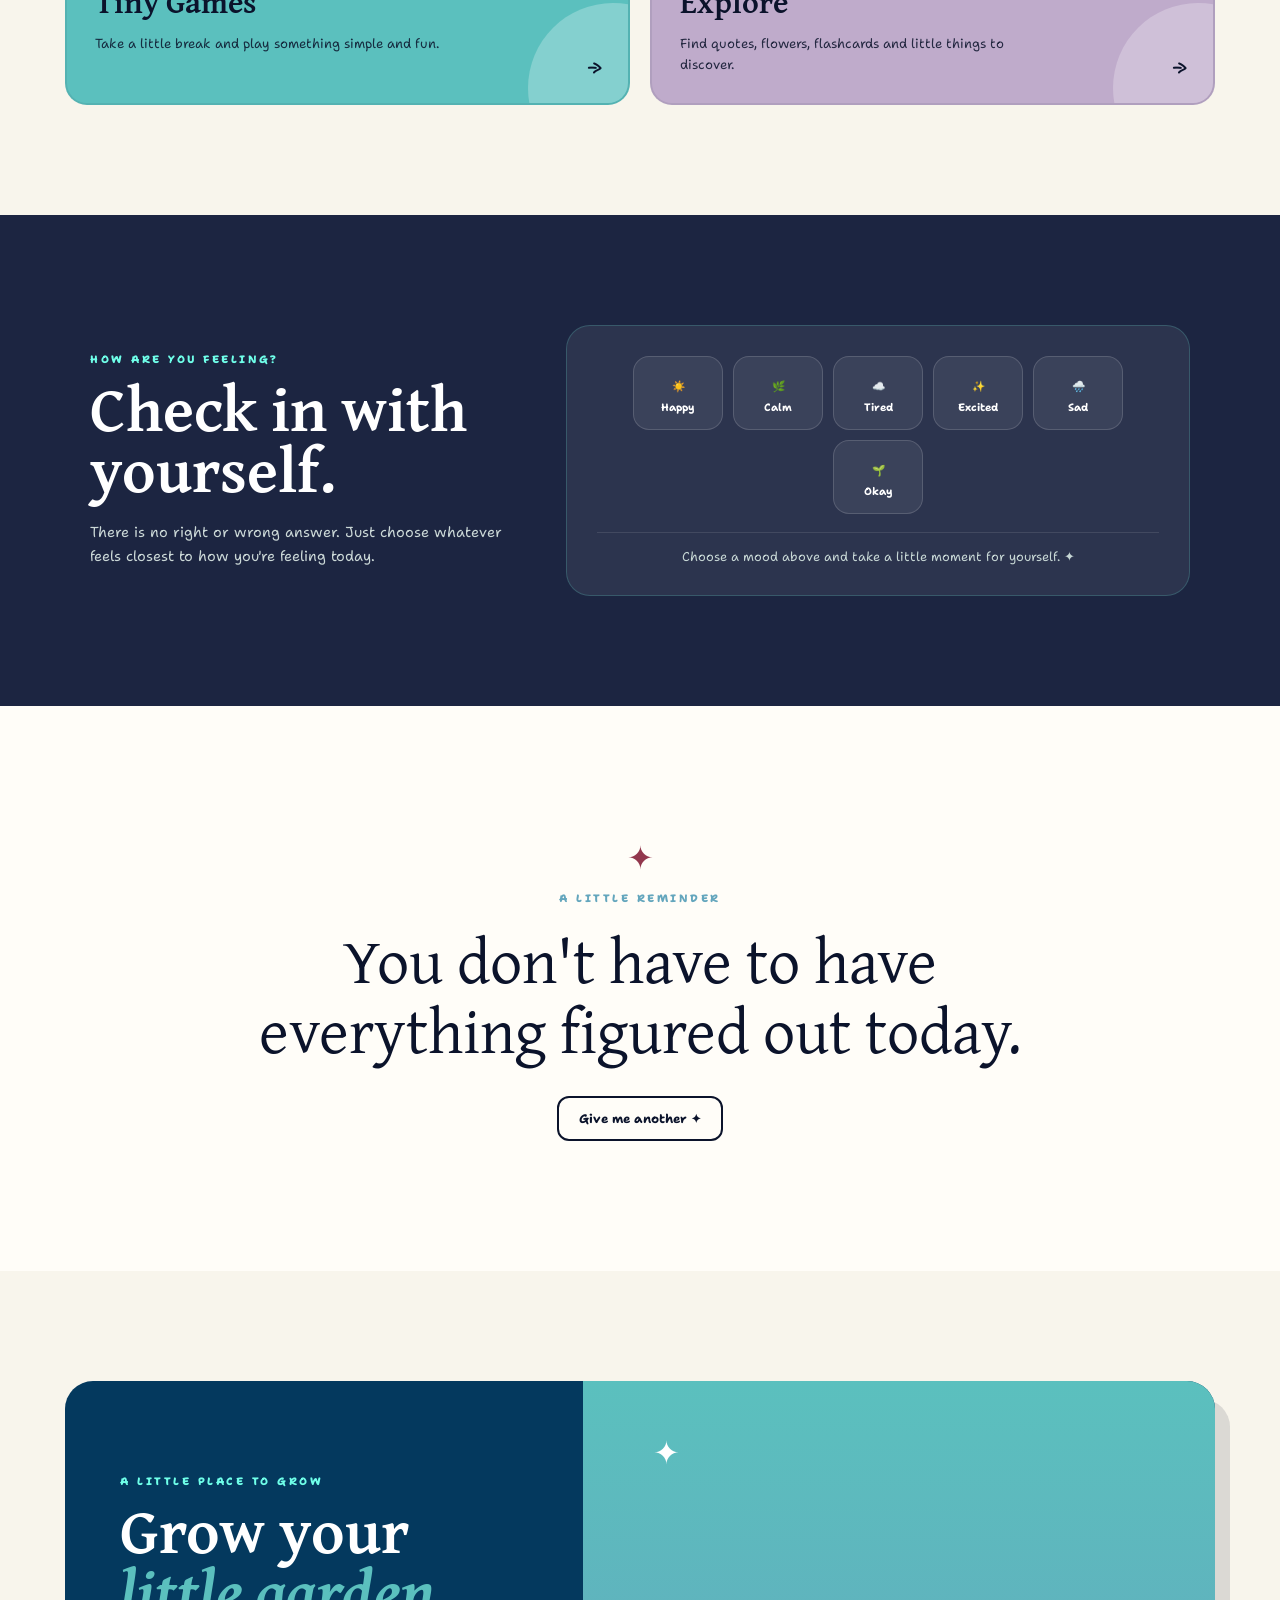
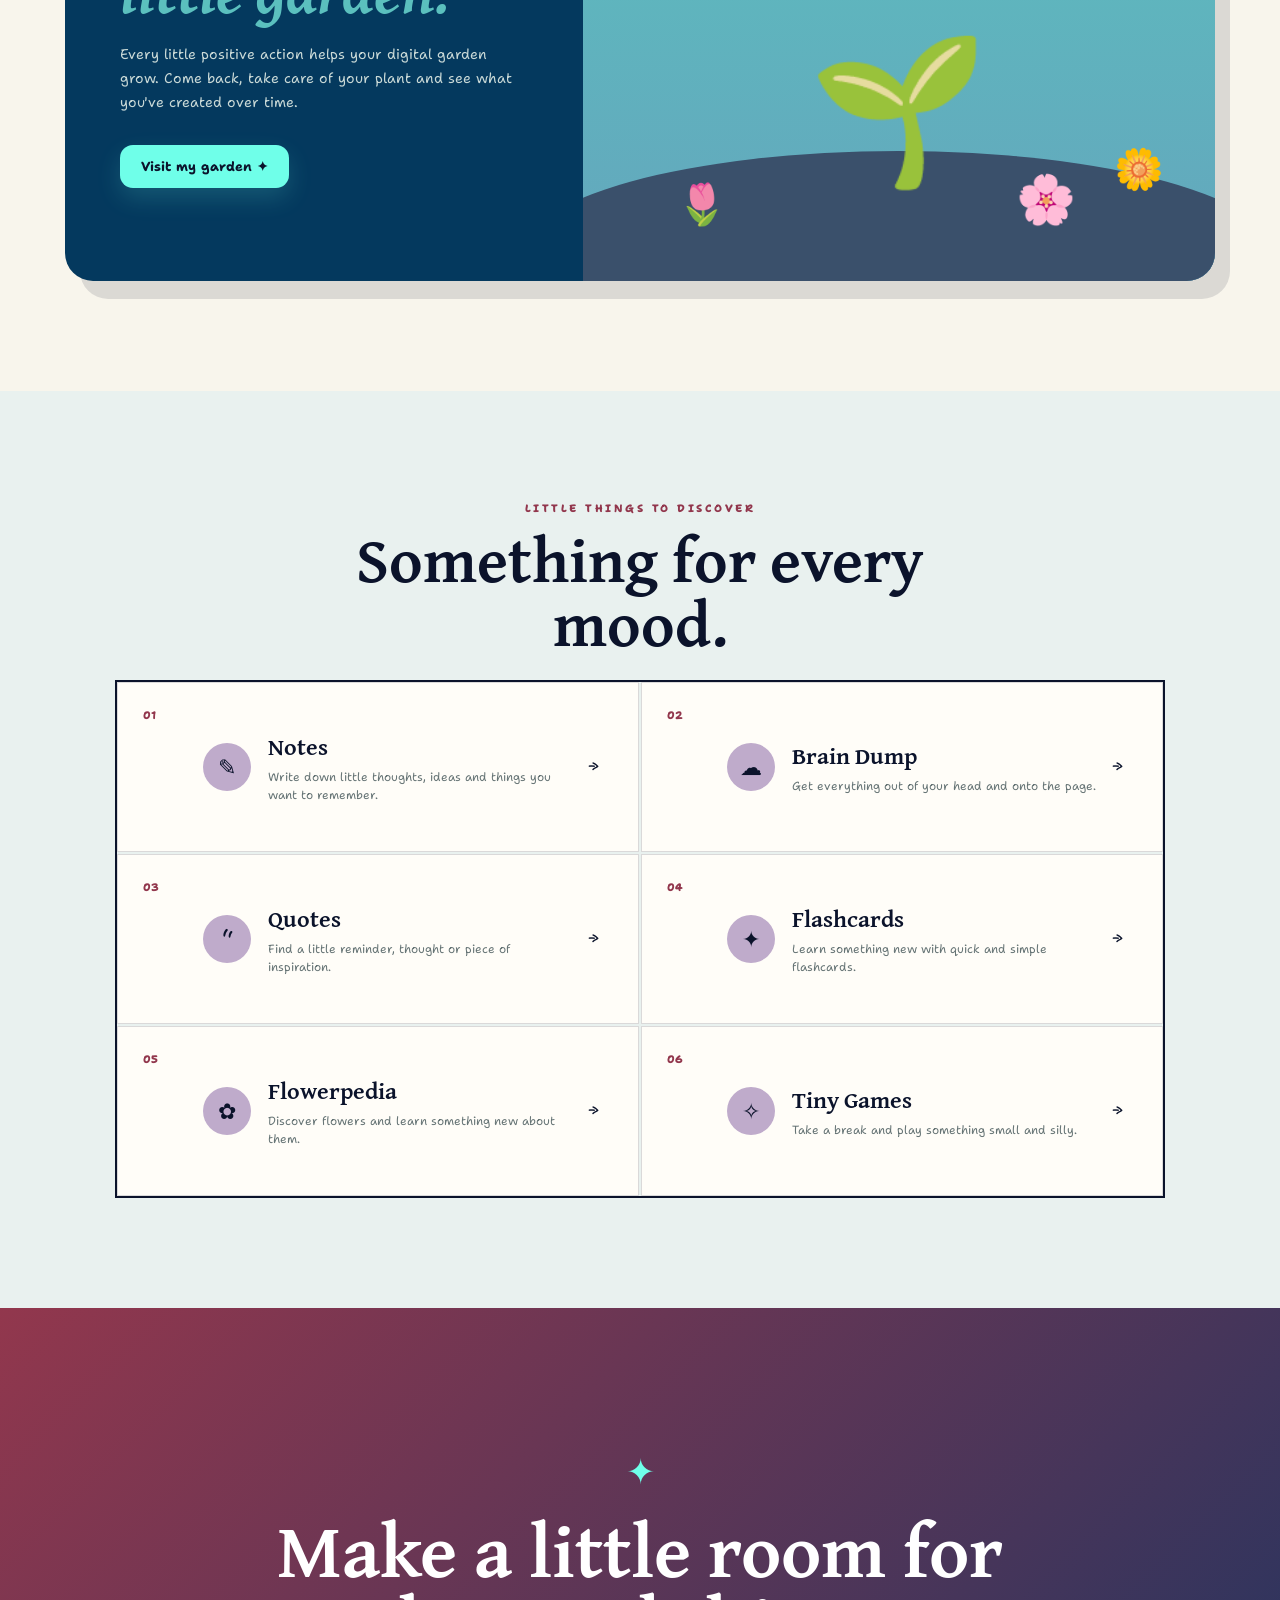
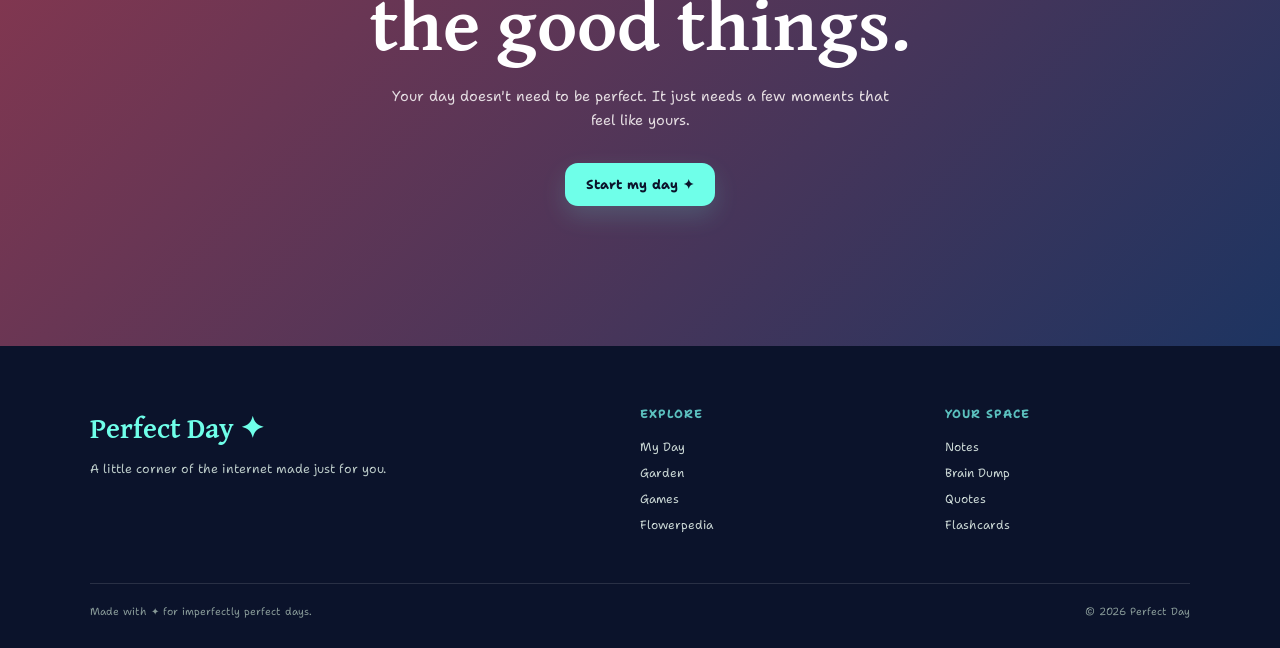
==== commit 16cf68df: "Doing the layout" ====
--- a/index.html
+++ b/index.html
@@ -1,29 +1,1041 @@
 <!DOCTYPE html>
 <html lang="en">
+
 <head>
+
     <meta charset="UTF-8">
     <meta name="viewport" content="width=device-width, initial-scale=1.0">
+
     <title>Perfect Day</title>
-    <link rel="stylesheet" href="styles.css">
+
+    <!-- Google Fonts -->
     <link rel="preconnect" href="https://fonts.googleapis.com">
     <link rel="preconnect" href="https://fonts.gstatic.com" crossorigin>
+
     <link
         href="https://fonts.googleapis.com/css2?family=Gentium+Plus:ital,wght@0,400;0,700;1,400;1,700&family=Shantell+Sans:ital,wght@0,300..800;1,300..800&display=swap"
         rel="stylesheet">
+
+    <!-- Main CSS -->
+    <link rel="stylesheet" href="styles.css">
+
 </head>
+
+
 <body>
-    <!-- ================================
-         NAVIGATION
-    ================================= -->
-    <header class="navbar">
-        <a href="index.html" class="logo">
-            Perfect Day
-            <span>✦</span>
-        </a>
-        <nav class="nav-links">
-            <a href="index.html" class="active">
-                Home
+
+
+<!-- =====================================================
+     NAVIGATION
+===================================================== -->
+
+<header class="navbar">
+
+    <a href="index.html" class="logo">
+        Perfect Day <span>✦</span>
+    </a>
+
+
+    <nav class="nav-links">
+
+        <a href="index.html" class="active">
+            Home
+        </a>
+
+        <a href="myday.html">
+            My Day
+        </a>
+
+        <a href="garden.html">
+            Garden
+        </a>
+
+        <a href="games.html">
+            Games
+        </a>
+
+        <a href="explore.html">
+            Explore
+        </a>
+
+        <a href="About.html">
+            About
+        </a>
+
+    </nav>
+
+
+    <button
+        class="menu-button"
+        aria-label="Open navigation menu">
+
+        ☰
+
+    </button>
+
+</header>
+
+
+
+<!-- =====================================================
+     MAIN
+===================================================== -->
+
+<main>
+
+
+<!-- =====================================================
+     HERO
+===================================================== -->
+
+<section class="hero">
+
+
+    <!-- HERO TEXT -->
+
+    <div class="hero-content">
+
+        <p class="small-title">
+            ✦ WELCOME TO YOUR LITTLE CORNER ✦
+        </p>
+
+
+        <h1>
+
+            Make today
+
+            <span>
+                your perfect
+                <br>
+                day.
+            </span>
+
+        </h1>
+
+
+        <p class="hero-description">
+
+            A little space to write, dream, play,
+            reflect and simply be yourself.
+
+        </p>
+
+
+        <div class="hero-buttons">
+
+            <a
+                href="myday.html"
+                class="button primary-button">
+
+                Start my day ✦
+
             </a>
+
+
+            <a
+                href="explore.html"
+                class="button outline-button">
+
+                Explore
+
+            </a>
+
+        </div>
+
+
+        <!-- LITTLE NOTE -->
+
+        <div class="hero-note">
+
+            <span>
+                ✎
+            </span>
+
+            <p>
+                You don't need a perfect day.
+                Just a day that feels like yours.
+            </p>
+
+        </div>
+
+    </div>
+
+
+
+    <!-- =================================================
+         HERO ART
+    ================================================== -->
+
+    <div class="hero-art">
+
+
+        <!-- SUN -->
+
+        <div class="sun">
+            ☀
+        </div>
+
+
+        <!-- CLOUDS -->
+
+        <div class="cloud cloud-one"></div>
+
+        <div class="cloud cloud-two"></div>
+
+
+        <!-- STARS -->
+
+        <span class="star star-one">
+            ✦
+        </span>
+
+        <span class="star star-two">
+            ✧
+        </span>
+
+        <span class="star star-three">
+            ✦
+        </span>
+
+        <span class="star star-four">
+            ✧
+        </span>
+
+
+
+        <!-- LITTLE SPACE CARD -->
+
+        <div class="welcome-card">
+
+
+            <div class="card-top">
+
+                <span>
+                    my little space
+                </span>
+
+                <span>
+                    ✿
+                </span>
+
+            </div>
+
+
+            <div class="card-middle">
+
+                <div class="mini-sun">
+                    ☀
+                </div>
+
+                <p>
+                    Today can be
+                    whatever you want
+                    it to be.
+                </p>
+
+            </div>
+
+
+            <div class="card-bottom">
+
+                <span>♡</span>
+                <span>✦</span>
+                <span>☁</span>
+                <span>✿</span>
+
+            </div>
+
+        </div>
+
+
+
+        <!-- PLANTS -->
+
+        <span class="plant plant-one">
+            🌱
+        </span>
+
+        <span class="plant plant-two">
+            🌷
+        </span>
+
+        <span class="plant plant-three">
+            🌼
+        </span>
+
+
+        <!-- HILL -->
+
+        <div class="hill"></div>
+
+
+    </div>
+
+</section>
+
+
+
+<!-- =====================================================
+     QUICK ACCESS
+===================================================== -->
+
+<section class="quick-section">
+
+
+    <div class="section-heading">
+
+        <p class="section-tag">
+            A LITTLE SOMETHING FOR TODAY
+        </p>
+
+        <h2>
+            Where do you want to go?
+        </h2>
+
+    </div>
+
+
+
+    <div class="quick-grid">
+
+
+        <!-- MY DAY -->
+
+        <a
+            href="myday.html"
+            class="quick-card card-blue">
+
+            <div>
+
+                <div class="quick-icon">
+                    ☀
+                </div>
+
+                <p class="card-category">
+                    PLAN
+                </p>
+
+                <h3>
+                    My Day
+                </h3>
+
+                <p>
+                    Plan your day, organise your
+                    thoughts and keep track of
+                    little things.
+                </p>
+
+            </div>
+
+            <span class="card-arrow">
+                →
+            </span>
+
+        </a>
+
+
+
+        <!-- GARDEN -->
+
+        <a
+            href="garden.html"
+            class="quick-card card-pink">
+
+            <div>
+
+                <div class="quick-icon">
+                    🌱
+                </div>
+
+                <p class="card-category">
+                    GROW
+                </p>
+
+                <h3>
+                    My Garden
+                </h3>
+
+                <p>
+                    Take care of your little plant
+                    and watch your garden grow.
+                </p>
+
+            </div>
+
+            <span class="card-arrow">
+                →
+            </span>
+
+        </a>
+
+
+
+        <!-- GAMES -->
+
+        <a
+            href="games.html"
+            class="quick-card card-green">
+
+            <div>
+
+                <div class="quick-icon">
+                    ✦
+                </div>
+
+                <p class="card-category">
+                    PLAY
+                </p>
+
+                <h3>
+                    Tiny Games
+                </h3>
+
+                <p>
+                    Take a little break and play
+                    something simple and fun.
+                </p>
+
+            </div>
+
+            <span class="card-arrow">
+                →
+            </span>
+
+        </a>
+
+
+
+        <!-- EXPLORE -->
+
+        <a
+            href="explore.html"
+            class="quick-card card-yellow">
+
+            <div>
+
+                <div class="quick-icon">
+                    ✿
+                </div>
+
+                <p class="card-category">
+                    DISCOVER
+                </p>
+
+                <h3>
+                    Explore
+                </h3>
+
+                <p>
+                    Find quotes, flowers, flashcards
+                    and little things to discover.
+                </p>
+
+            </div>
+
+            <span class="card-arrow">
+                →
+            </span>
+
+        </a>
+
+
+    </div>
+
+</section>
+
+
+
+<!-- =====================================================
+     MOOD CHECK-IN
+===================================================== -->
+
+<section class="mood-section">
+
+
+    <div class="mood-container">
+
+
+        <!-- MOOD TEXT -->
+
+        <div class="mood-text">
+
+            <p class="section-tag">
+                HOW ARE YOU FEELING?
+            </p>
+
+            <h2>
+                Check in
+                with yourself.
+            </h2>
+
+            <p>
+                There is no right or wrong answer.
+                Just choose whatever feels closest
+                to how you're feeling today.
+            </p>
+
+        </div>
+
+
+
+        <!-- MOOD BOX -->
+
+        <div class="mood-box">
+
+
+            <button
+                class="mood"
+                data-mood="happy">
+
+                <span>
+                    ☀️
+                </span>
+
+                <span>
+                    Happy
+                </span>
+
+            </button>
+
+
+            <button
+                class="mood"
+                data-mood="calm">
+
+                <span>
+                    🌿
+                </span>
+
+                <span>
+                    Calm
+                </span>
+
+            </button>
+
+
+            <button
+                class="mood"
+                data-mood="tired">
+
+                <span>
+                    ☁️
+                </span>
+
+                <span>
+                    Tired
+                </span>
+
+            </button>
+
+
+            <button
+                class="mood"
+                data-mood="excited">
+
+                <span>
+                    ✨
+                </span>
+
+                <span>
+                    Excited
+                </span>
+
+            </button>
+
+
+            <button
+                class="mood"
+                data-mood="sad">
+
+                <span>
+                    🌧️
+                </span>
+
+                <span>
+                    Sad
+                </span>
+
+            </button>
+
+
+            <button
+                class="mood"
+                data-mood="okay">
+
+                <span>
+                    🌱
+                </span>
+
+                <span>
+                    Okay
+                </span>
+
+            </button>
+
+
+            <div class="mood-response">
+
+                Choose a mood above
+                and take a little moment for yourself. ✦
+
+            </div>
+
+
+        </div>
+
+    </div>
+
+</section>
+
+
+
+<!-- =====================================================
+     QUOTE
+===================================================== -->
+
+<section class="quote-section">
+
+
+    <div class="quote-decoration">
+        ✦
+    </div>
+
+
+    <p class="section-tag">
+        A LITTLE REMINDER
+    </p>
+
+
+    <blockquote id="quote">
+
+        You don't have to have
+        everything figured out today.
+
+    </blockquote>
+
+
+    <button
+        class="quote-button"
+        id="newQuote">
+
+        Give me another ✦
+
+    </button>
+
+
+</section>
+
+
+
+<!-- =====================================================
+     GARDEN
+===================================================== -->
+
+<section class="garden-section">
+
+
+    <div class="garden-card">
+
+
+        <!-- GARDEN TEXT -->
+
+        <div class="garden-info">
+
+            <p class="section-tag">
+                A LITTLE PLACE TO GROW
+            </p>
+
+
+            <h2>
+
+                Grow your
+
+                <span>
+                    little garden.
+                </span>
+
+            </h2>
+
+
+            <p>
+                Every little positive action helps
+                your digital garden grow. Come back,
+                take care of your plant and see what
+                you've created over time.
+            </p>
+
+
+            <a
+                href="garden.html"
+                class="button primary-button">
+
+                Visit my garden ✦
+
+            </a>
+
+        </div>
+
+
+
+        <!-- GARDEN VISUAL -->
+
+        <div class="garden-visual">
+
+
+            <span class="garden-star">
+                ✦
+            </span>
+
+
+            <div class="big-plant">
+                🌱
+            </div>
+
+
+            <span class="garden-flower flower-a">
+                🌷
+            </span>
+
+
+            <span class="garden-flower flower-b">
+                🌸
+            </span>
+
+
+            <span class="garden-flower flower-c">
+                🌼
+            </span>
+
+
+            <div class="garden-ground"></div>
+
+
+        </div>
+
+
+    </div>
+
+</section>
+
+
+
+<!-- =====================================================
+     EXPLORE
+===================================================== -->
+
+<section class="explore-section">
+
+
+    <div class="section-heading">
+
+        <p class="section-tag">
+            LITTLE THINGS TO DISCOVER
+        </p>
+
+
+        <h2>
+            Something for every mood.
+        </h2>
+
+    </div>
+
+
+
+    <div class="explore-grid">
+
+
+        <!-- NOTES -->
+
+        <a
+            href="notes.html"
+            class="explore-item">
+
+            <span class="explore-number">
+                01
+            </span>
+
+            <span class="explore-icon">
+                ✎
+            </span>
+
+            <div>
+
+                <h3>
+                    Notes
+                </h3>
+
+                <p>
+                    Write down little thoughts,
+                    ideas and things you want
+                    to remember.
+                </p>
+
+            </div>
+
+            <span>
+                →
+            </span>
+
+        </a>
+
+
+
+        <!-- BRAIN DUMP -->
+
+        <a
+            href="braindump.html"
+            class="explore-item">
+
+            <span class="explore-number">
+                02
+            </span>
+
+            <span class="explore-icon">
+                ☁
+            </span>
+
+            <div>
+
+                <h3>
+                    Brain Dump
+                </h3>
+
+                <p>
+                    Get everything out of your
+                    head and onto the page.
+                </p>
+
+            </div>
+
+            <span>
+                →
+            </span>
+
+        </a>
+
+
+
+        <!-- QUOTES -->
+
+        <a
+            href="quotes.html"
+            class="explore-item">
+
+            <span class="explore-number">
+                03
+            </span>
+
+            <span class="explore-icon">
+                “
+            </span>
+
+            <div>
+
+                <h3>
+                    Quotes
+                </h3>
+
+                <p>
+                    Find a little reminder,
+                    thought or piece of inspiration.
+                </p>
+
+            </div>
+
+            <span>
+                →
+            </span>
+
+        </a>
+
+
+
+        <!-- FLASHCARDS -->
+
+        <a
+            href="flashcards.html"
+            class="explore-item">
+
+            <span class="explore-number">
+                04
+            </span>
+
+            <span class="explore-icon">
+                ✦
+            </span>
+
+            <div>
+
+                <h3>
+                    Flashcards
+                </h3>
+
+                <p>
+                    Learn something new with
+                    quick and simple flashcards.
+                </p>
+
+            </div>
+
+            <span>
+                →
+            </span>
+
+        </a>
+
+
+
+        <!-- FLOWERPEDIA -->
+
+        <a
+            href="flowerpedia.html"
+            class="explore-item">
+
+            <span class="explore-number">
+                05
+            </span>
+
+            <span class="explore-icon">
+                ✿
+            </span>
+
+            <div>
+
+                <h3>
+                    Flowerpedia
+                </h3>
+
+                <p>
+                    Discover flowers and learn
+                    something new about them.
+                </p>
+
+            </div>
+
+            <span>
+                →
+            </span>
+
+        </a>
+
+
+
+        <!-- GAMES -->
+
+        <a
+            href="games.html"
+            class="explore-item">
+
+            <span class="explore-number">
+                06
+            </span>
+
+            <span class="explore-icon">
+                ✧
+            </span>
+
+            <div>
+
+                <h3>
+                    Tiny Games
+                </h3>
+
+                <p>
+                    Take a break and play
+                    something small and silly.
+                </p>
+
+            </div>
+
+            <span>
+                →
+            </span>
+
+        </a>
+
+
+    </div>
+
+</section>
+
+
+
+<!-- =====================================================
+     FINAL MESSAGE
+===================================================== -->
+
+<section class="final-message">
+
+
+    <span>
+        ✦
+    </span>
+
+
+    <h2>
+        Make a little room
+        for the good things.
+    </h2>
+
+
+    <p>
+        Your day doesn't need to be perfect.
+        It just needs a few moments that
+        feel like yours.
+    </p>
+
+
+    <a
+        href="myday.html"
+        class="button primary-button">
+
+        Start my day ✦
+
+    </a>
+
+
+</section>
+
+
+</main>
+
+
+
+<!-- =====================================================
+     FOOTER
+===================================================== -->
+
+<footer>
+
+
+    <div class="footer-main">
+
+
+        <!-- BRAND -->
+
+        <div class="footer-brand">
+
+            <h3>
+                Perfect Day ✦
+            </h3>
+
+            <p>
+                A little corner of the internet
+                made just for you.
+            </p>
+
+        </div>
+
+
+
+        <!-- EXPLORE -->
+
+        <div class="footer-column">
+
+            <h4>
+                Explore
+            </h4>
+
             <a href="myday.html">
                 My Day
             </a>
@@ -36,801 +1048,69 @@
                 Games
             </a>
 
-            <a href="explore.html">
-                Explore
+            <a href="flowerpedia.html">
+                Flowerpedia
             </a>
-            <a href="About.html">
-                About
+
+        </div>
+
+
+
+        <!-- YOUR SPACE -->
+
+        <div class="footer-column">
+
+            <h4>
+                Your Space
+            </h4>
+
+            <a href="notes.html">
+                Notes
             </a>
 
-        </nav>
-
-
-        <button class="menu-button" aria-label="Open menu">
-            ☰
-        </button>
-
-    </header>
-
-
-
-    <!-- ================================
-         HERO
-    ================================= -->
-
-    <main>
-
-        <section class="hero">
-
-            <!-- LEFT SIDE -->
-
-            <div class="hero-content">
-
-                <p class="small-title">
-                    ✦ WELCOME TO YOUR LITTLE CORNER ✦
-                </p>
-
-
-                <h1>
-                    Make today
-                    <span>your perfect day.</span>
-                </h1>
-
-
-                <p class="hero-description">
-                    A little space to write, dream, play,
-                    reflect and simply be yourself.
-                </p>
-
-
-                <div class="hero-buttons">
-
-                    <a href="myday.html" class="button primary-button">
-                        Start my day ✦
-                    </a>
-
-                    <a href="#explore" class="button outline-button">
-                        Explore
-                    </a>
-
-                </div>
-
-
-                <!-- tiny handwritten note -->
-
-                <div class="hero-note">
-
-                    <span>✎</span>
-
-                    <p>
-                        You don't need a perfect day.
-                        Just a day that feels like yours.
-                    </p>
-
-                </div>
-
-            </div>
-            <div class="hero-art">
-                <div class="sun">
-                    ☀
-                </div>
-                <div class="cloud cloud-one"></div>
-
-                <div class="cloud cloud-two"></div>
-
-
-                <!-- decorative stars -->
-
-                <span class="star star-one">✦</span>
-                <span class="star star-two">✧</span>
-                <span class="star star-three">✦</span>
-                <span class="star star-four">✧</span>
-
-
-                <!-- little window/card -->
-
-                <div class="welcome-card">
-
-                    <div class="card-top">
-
-                        <span>
-                            my little space
-                        </span>
-
-                        <span>
-                            ✿
-                        </span>
-
-                    </div>
-
-
-                    <div class="card-middle">
-
-                        <div class="mini-sun">
-                            ☀
-                        </div>
-
-                        <p>
-                            Today can be
-                            whatever you
-                            want it to be.
-                        </p>
-
-                    </div>
-
-
-                    <div class="card-bottom">
-
-                        <span>♡</span>
-                        <span>✦</span>
-                        <span>☁</span>
-                        <span>✿</span>
-
-                    </div>
-
-                </div>
-
-
-                <!-- plants -->
-
-                <div class="plant plant-one">
-                    🌱
-                </div>
-
-                <div class="plant plant-two">
-                    🌷
-                </div>
-
-                <div class="plant plant-three">
-                    🌼
-                </div>
-
-
-                <div class="hill"></div>
-
-            </div>
-
-        </section>
-
-
-
-        <!-- ================================
-             QUICK ACCESS
-        ================================= -->
-
-        <section class="quick-section">
-
-            <div class="section-heading">
-
-                <p class="section-tag">
-                    WHAT'S ON YOUR MIND?
-                </p>
-
-                <h2>
-                    Pick your little adventure.
-                </h2>
-
-            </div>
-
-
-            <div class="quick-grid">
-
-
-                <!-- NOTE -->
-
-                <a href="notes.html" class="quick-card card-blue">
-
-                    <div class="quick-icon">
-                        ✎
-                    </div>
-
-                    <div>
-
-                        <p class="card-category">
-                            WRITE
-                        </p>
-
-                        <h3>
-                            Little Notes
-                        </h3>
-
-                        <p>
-                            Save your thoughts,
-                            ideas and reminders.
-                        </p>
-
-                    </div>
-
-                    <span class="card-arrow">
-                        ↗
-                    </span>
-
-                </a>
-
-
-
-                <!-- BRAIN DUMP -->
-
-                <a href="braindump.html" class="quick-card card-pink">
-
-                    <div class="quick-icon">
-                        ☁
-                    </div>
-
-                    <div>
-
-                        <p class="card-category">
-                            LET IT OUT
-                        </p>
-
-                        <h3>
-                            Brain Dump
-                        </h3>
-
-                        <p>
-                            Put every thought
-                            somewhere safe.
-                        </p>
-
-                    </div>
-
-                    <span class="card-arrow">
-                        ↗
-                    </span>
-
-                </a>
-
-
-
-                <!-- GARDEN -->
-
-                <a href="garden.html" class="quick-card card-green">
-
-                    <div class="quick-icon">
-                        🌱
-                    </div>
-
-                    <div>
-
-                        <p class="card-category">
-                            GROW
-                        </p>
-
-                        <h3>
-                            My Garden
-                        </h3>
-
-                        <p>
-                            Take care of a little
-                            digital plant.
-                        </p>
-
-                    </div>
-
-                    <span class="card-arrow">
-                        ↗
-                    </span>
-
-                </a>
-
-
-
-                <!-- GAMES -->
-
-                <a href="games.html" class="quick-card card-yellow">
-
-                    <div class="quick-icon">
-                        ✦
-                    </div>
-
-                    <div>
-
-                        <p class="card-category">
-                            PLAY
-                        </p>
-
-                        <h3>
-                            Tiny Games
-                        </h3>
-
-                        <p>
-                            Take a little break
-                            and have some fun.
-                        </p>
-
-                    </div>
-
-                    <span class="card-arrow">
-                        ↗
-                    </span>
-
-                </a>
-
-            </div>
-
-        </section>
-
-
-
-        <!-- ================================
-             MOOD CHECK
-        ================================= -->
-
-        <section class="mood-section" id="today">
-
-            <div class="mood-container">
-
-                <div class="mood-text">
-
-                    <p class="section-tag">
-                        DAILY CHECK-IN
-                    </p>
-
-                    <h2>
-                        How's your day
-                        going?
-                    </h2>
-
-                    <p>
-                        No judgement.
-                        No right answers.
-                        Just check in with yourself.
-                    </p>
-
-                </div>
-
-
-                <div class="mood-box">
-
-                    <button
-                        class="mood"
-                        data-mood="Amazing">
-                        ✨
-                        <span>Amazing</span>
-                    </button>
-
-
-                    <button
-                        class="mood"
-                        data-mood="Good">
-                        ☀️
-                        <span>Good</span>
-                    </button>
-
-
-                    <button
-                        class="mood"
-                        data-mood="Okay">
-                        🌱
-                        <span>Okay</span>
-                    </button>
-
-
-                    <button
-                        class="mood"
-                        data-mood="Tired">
-                        ☁️
-                        <span>Tired</span>
-                    </button>
-
-
-                    <button
-                        class="mood"
-                        data-mood="Rough">
-                        🌧
-                        <span>Rough</span>
-                    </button>
-
-
-                    <p
-                        class="mood-response"
-                        id="moodResponse">
-                        Pick one ♡
-                    </p>
-
-                </div>
-
-            </div>
-
-        </section>
-
-
-
-        <!-- ================================
-             QUOTE
-        ================================= -->
-
-        <section class="quote-section">
-
-            <div class="quote-decoration">
-                ✦
-            </div>
-
-
-            <p class="section-tag">
-                A LITTLE REMINDER
-            </p>
-
-
-            <blockquote id="dailyQuote">
-                You are allowed to take life
-                one little step at a time.
-            </blockquote>
-
-
-            <button
-                id="quoteButton"
-                class="quote-button">
-
-                Give me another ✦
-
-            </button>
-
-        </section>
-        <!-- ================================
-             GARDEN PREVIEW
-        ================================= -->
-
-        <section class="garden-section">
-
-            <div class="garden-card">
-
-
-                <div class="garden-info">
-
-                    <p class="section-tag">
-                        YOUR LITTLE GARDEN
-                    </p>
-
-
-                    <h2>
-                        Something
-                        <span>is growing.</span>
-                    </h2>
-
-
-                    <p>
-                        Look after your plant,
-                        complete little activities
-                        and watch your garden grow
-                        over time.
-                    </p>
-
-
-                    <a
-                        href="garden.html"
-                        class="button primary-button">
-
-                        Visit my garden →
-
-                    </a>
-
-                </div>
-
-
-
-                <div class="garden-visual">
-
-                    <span class="garden-star">
-                        ✦
-                    </span>
-
-
-                    <div class="big-plant">
-                        🌱
-                    </div>
-
-
-                    <div class="garden-ground"></div>
-
-
-                    <span class="garden-flower flower-a">
-                        🌼
-                    </span>
-
-                    <span class="garden-flower flower-b">
-                        🌷
-                    </span>
-
-                    <span class="garden-flower flower-c">
-                        🌸
-                    </span>
-
-                </div>
-
-            </div>
-
-        </section>
-
-
-
-        <!-- ================================
-             EXPLORE
-        ================================= -->
-
-        <section
-            class="explore-section"
-            id="explore">
-
-            <div class="section-heading">
-
-                <p class="section-tag">
-                    EXPLORE
-                </p>
-
-                <h2>
-                    There's more to discover.
-                </h2>
-
-            </div>
-
-
-            <div class="explore-grid">
-
-
-                <a href="flashcards.html"
-                   class="explore-item">
-
-                    <span class="explore-number">
-                        01
-                    </span>
-
-                    <span class="explore-icon">
-                        🃏
-                    </span>
-
-                    <div>
-
-                        <h3>
-                            Fun Flashcards
-                        </h3>
-
-                        <p>
-                            Random questions,
-                            facts and little surprises.
-                        </p>
-
-                    </div>
-
-                    <span>
-                        →
-                    </span>
-
-                </a>
-
-
-
-                <a href="flowerpedia.html"
-                   class="explore-item">
-
-                    <span class="explore-number">
-                        02
-                    </span>
-
-                    <span class="explore-icon">
-                        🌸
-                    </span>
-
-                    <div>
-
-                        <h3>
-                            Flowerpedia
-                        </h3>
-
-                        <p>
-                            Explore flowers and
-                            discover their stories.
-                        </p>
-
-                    </div>
-
-                    <span>
-                        →
-                    </span>
-
-                </a>
-
-
-
-                <a href="games.html"
-                   class="explore-item">
-
-                    <span class="explore-number">
-                        03
-                    </span>
-
-                    <span class="explore-icon">
-                        🎮
-                    </span>
-
-                    <div>
-
-                        <h3>
-                            Little Games
-                        </h3>
-
-                        <p>
-                            Tiny games for when
-                            your brain needs a break.
-                        </p>
-
-                    </div>
-
-                    <span>
-                        →
-                    </span>
-
-                </a>
-
-
-
-                <a href="quotes.html"
-                   class="explore-item">
-
-                    <span class="explore-number">
-                        04
-                    </span>
-
-                    <span class="explore-icon">
-                        💭
-                    </span>
-
-                    <div>
-
-                        <h3>
-                            Quote Garden
-                        </h3>
-
-                        <p>
-                            Find a little reminder
-                            for your day.
-                        </p>
-
-                    </div>
-
-                    <span>
-                        →
-                    </span>
-
-                </a>
-
-            </div>
-
-        </section>
-
-
-
-        <!-- ================================
-             FINAL MESSAGE
-        ================================= -->
-
-        <section class="final-message">
-
-            <span>
-                ✿
-            </span>
-
-            <h2>
-                Your perfect day
-                starts here.
-            </h2>
-
-            <p>
-                Make some memories.
-                Write something down.
-                Grow something.
-                Play a little.
-            </p>
-
-
-            <a
-                href="myday.html"
-                class="button primary-button">
-
-                Let's go ✦
-
+            <a href="braindump.html">
+                Brain Dump
             </a>
 
-        </section>
-
-    </main>
-
-
-
-    <!-- ================================
-         FOOTER
-    ================================= -->
-
-    <footer>
-
-        <div class="footer-main">
-
-            <div class="footer-brand">
-
-                <h3>
-                    Perfect Day ✦
-                </h3>
-
-                <p>
-                    A little corner of the internet
-                    made just for you.
-                </p>
-
-            </div>
-
-
-            <div class="footer-column">
-
-                <h4>
-                    Explore
-                </h4>
-
-                <a href="myday.html">
-                    My Day
-                </a>
-
-                <a href="garden.html">
-                    Garden
-                </a>
-
-                <a href="games.html">
-                    Games
-                </a>
-
-                <a href="flowerpedia.html">
-                    Flowerpedia
-                </a>
-
-            </div>
-
-
-            <div class="footer-column">
-
-                <h4>
-                    Your Space
-                </h4>
-
-                <a href="notes.html">
-                    Notes
-                </a>
-
-                <a href="braindump.html">
-                    Brain Dump
-                </a>
-
-                <a href="quotes.html">
-                    Quotes
-                </a>
-
-                <a href="flashcards.html">
-                    Flashcards
-                </a>
-
-            </div>
+            <a href="quotes.html">
+                Quotes
+            </a>
+
+            <a href="flashcards.html">
+                Flashcards
+            </a>
 
         </div>
 
 
-        <div class="footer-bottom">
-
-            <p>
-                Made with ✦ for imperfectly perfect days.
-            </p>
-
-            <p>
-                © 2026 Perfect Day
-            </p>
-
-        </div>
-
-    </footer>
-
-
-
-    <!-- ================================
-         JAVASCRIPT
-    ================================= -->
-
-    <script src="Games.js"></script>
+    </div>
+
+
+
+    <div class="footer-bottom">
+
+        <p>
+            Made with ✦ for imperfectly perfect days.
+        </p>
+
+
+        <p>
+            © 2026 Perfect Day
+        </p>
+
+    </div>
+
+
+</footer>
+
+
+
+<!-- =====================================================
+     JAVASCRIPT
+===================================================== -->
+
+<script src="Games.js"></script>
+
 </body>
+
 </html>
--- a/styles.css
+++ b/styles.css
@@ -1,6 +1,6 @@
 /* =========================================================
    PERFECT DAY
-   Main Stylesheet
+   HOMEPAGE STYLESHEET
    ========================================================= */
 
 
@@ -12,17 +12,21 @@
     --prussian-blue: #0B132B;
     --space-indigo: #1C2541;
     --dusk-blue: #3A506B;
+
     --tropical-teal: #5BC0BE;
     --neon-ice: #6FFFE9;
 
     --vintage-berry: #92374D;
     --twilight-indigo: #1D3461;
     --pacific-blue: #64A6BD;
+
     --lilac: #BFABCB;
+
     --deep-space: #04395E;
 
     --cream: #F8F5EC;
     --soft-white: #FFFDF8;
+
     --text-light: #EAF4F2;
 }
 
@@ -71,11 +75,9 @@
     position: fixed;
     top: 18px;
     left: 50%;
-
     transform: translateX(-50%);
 
     width: min(1180px, calc(100% - 40px));
-
     min-height: 68px;
 
     padding: 10px 22px;
@@ -84,10 +86,9 @@
     align-items: center;
     justify-content: space-between;
 
-    background: rgba(11, 19, 43, 0.94);
+    background: rgba(11, 19, 43, 0.96);
 
     border: 2px solid rgba(111, 255, 233, 0.2);
-
     border-radius: 20px;
 
     box-shadow:
@@ -101,9 +102,7 @@
 
 .logo {
     font-family: "Gentium Plus", serif;
-
     font-size: 1.55rem;
-
     font-weight: 700;
 
     color: white;
@@ -113,12 +112,11 @@
 
 .logo span {
     color: var(--neon-ice);
-
     margin-left: 4px;
 }
 
 
-/* Navigation */
+/* Navigation links */
 
 .nav-links {
     display: flex;
@@ -134,22 +132,28 @@
     color: #DDE8E7;
 
     font-size: 0.82rem;
-
     font-weight: 600;
 
-    transition: 0.25s ease;
+    transition:
+        color 0.25s ease,
+        background 0.25s ease,
+        transform 0.25s ease;
 }
 
 .nav-links a:hover {
     color: var(--neon-ice);
 
-    background: rgba(91, 192, 190, 0.14);
+    background:
+        rgba(91, 192, 190, 0.14);
 }
 
 .nav-links a.active {
     color: var(--prussian-blue);
 
     background: var(--neon-ice);
+
+    box-shadow:
+        0 5px 15px rgba(111, 255, 233, 0.12);
 }
 
 
@@ -159,7 +163,6 @@
     display: none;
 
     border: none;
-
     background: transparent;
 
     color: white;
@@ -178,11 +181,9 @@
     min-height: 100vh;
 
     position: relative;
-
     overflow: hidden;
 
     display: grid;
-
     grid-template-columns: 1fr 1fr;
 
     align-items: center;
@@ -206,18 +207,18 @@
 }
 
 
-/* Decorative background circle */
+/* Decorative circle */
 
 .hero::before {
     content: "";
 
     position: absolute;
 
-    width: 500px;
-    height: 500px;
-
-    top: -230px;
-    right: -130px;
+    width: 520px;
+    height: 520px;
+
+    top: -260px;
+    right: -150px;
 
     border-radius: 50%;
 
@@ -226,18 +227,18 @@
 }
 
 
-/* Another decorative shape */
+/* Decorative lower circle */
 
 .hero::after {
     content: "";
 
     position: absolute;
 
-    width: 300px;
-    height: 300px;
-
-    bottom: -180px;
-    left: -120px;
+    width: 330px;
+    height: 330px;
+
+    bottom: -200px;
+    left: -140px;
 
     border-radius: 50%;
 
@@ -246,15 +247,16 @@
 }
 
 
-/* Hero content */
+/* =========================================================
+   HERO CONTENT
+   ========================================================= */
 
 .hero-content {
     position: relative;
-    z-index: 5;
+    z-index: 10;
 
     max-width: 620px;
 }
-
 
 .small-title {
     display: inline-block;
@@ -264,12 +266,13 @@
     color: var(--neon-ice);
 
     font-size: 0.68rem;
-
-    font-weight: 700;
+    font-weight: 800;
 
     letter-spacing: 2.5px;
 }
 
+
+/* Main heading */
 
 .hero h1 {
     font-family: "Gentium Plus", serif;
@@ -283,19 +286,19 @@
     letter-spacing: -3px;
 }
 
-
 .hero h1 span {
     display: block;
 
+    margin-left: 55px;
+    margin-top: 8px;
+
     color: var(--neon-ice);
 
     font-style: italic;
-
-    margin-left: 55px;
-
-    margin-top: 8px;
-}
-
+}
+
+
+/* Description */
 
 .hero-description {
     max-width: 520px;
@@ -324,7 +327,6 @@
     margin-top: 30px;
 }
 
-
 .button {
     display: inline-flex;
 
@@ -336,7 +338,6 @@
     border-radius: 13px;
 
     font-size: 0.82rem;
-
     font-weight: 700;
 
     cursor: pointer;
@@ -348,22 +349,28 @@
 }
 
 
+/* Primary button */
+
 .primary-button {
     background: var(--neon-ice);
 
     color: var(--prussian-blue);
 
     box-shadow:
-        0 10px 25px rgba(111, 255, 233, 0.16);
+        0 10px 25px
+        rgba(111, 255, 233, 0.16);
 }
 
 .primary-button:hover {
     transform: translateY(-3px);
 
     box-shadow:
-        0 15px 30px rgba(111, 255, 233, 0.25);
-}
-
+        0 15px 30px
+        rgba(111, 255, 233, 0.25);
+}
+
+
+/* Outline button */
 
 .outline-button {
     color: white;
@@ -395,7 +402,7 @@
 
     gap: 12px;
 
-    max-width: 400px;
+    max-width: 410px;
 
     margin-top: 40px;
 
@@ -441,7 +448,8 @@
 
     overflow: hidden;
 
-    border-radius: 45% 45% 20px 20px;
+    border-radius:
+        45% 45% 20px 20px;
 
     background:
         linear-gradient(
@@ -487,7 +495,8 @@
     font-size: 3.2rem;
 
     box-shadow:
-        0 0 40px rgba(111, 255, 233, 0.35);
+        0 0 40px
+        rgba(111, 255, 233, 0.35);
 
     animation:
         floating 5s ease-in-out infinite;
@@ -600,6 +609,7 @@
 
 
 @keyframes twinkle {
+
     0%,
     100% {
         opacity: 0.4;
@@ -623,7 +633,9 @@
     top: 145px;
     left: 50%;
 
-    transform: translateX(-50%) rotate(-2deg);
+    transform:
+        translateX(-50%)
+        rotate(-2deg);
 
     width: min(330px, 70%);
 
@@ -653,7 +665,6 @@
     display: flex;
 
     justify-content: space-between;
-
     align-items: center;
 
     padding-bottom: 10px;
@@ -680,7 +691,6 @@
     flex-direction: column;
 
     align-items: center;
-
     justify-content: center;
 
     text-align: center;
@@ -740,9 +750,9 @@
 
     z-index: 10;
 
+    bottom: 100px;
+
     font-size: 2.8rem;
-
-    bottom: 100px;
 
     animation:
         floating 4s ease-in-out infinite;
@@ -777,7 +787,6 @@
     position: absolute;
 
     left: -10%;
-
     bottom: -100px;
 
     width: 120%;
@@ -918,25 +927,21 @@
 
 .card-blue {
     background: var(--pacific-blue);
-
     color: white;
 }
 
 .card-pink {
     background: var(--vintage-berry);
-
     color: white;
 }
 
 .card-green {
     background: var(--tropical-teal);
-
     color: var(--prussian-blue);
 }
 
 .card-yellow {
     background: var(--lilac);
-
     color: var(--prussian-blue);
 }
 
@@ -1027,7 +1032,8 @@
 
     display: grid;
 
-    grid-template-columns: 0.8fr 1.2fr;
+    grid-template-columns:
+        0.8fr 1.2fr;
 
     align-items: center;
 
@@ -1043,7 +1049,8 @@
 .mood-text h2 {
     font-family: "Gentium Plus", serif;
 
-    font-size: clamp(2.8rem, 5vw, 4.5rem);
+    font-size:
+        clamp(2.8rem, 5vw, 4.5rem);
 
     line-height: 0.95;
 }
@@ -1104,7 +1111,10 @@
 
     cursor: pointer;
 
-    transition: 0.25s ease;
+    transition:
+        transform 0.25s ease,
+        background 0.25s ease,
+        border-color 0.25s ease;
 }
 
 
@@ -1124,9 +1134,11 @@
 
     color: var(--prussian-blue);
 
-    border-color: var(--neon-ice);
-
-    transform: translateY(-5px);
+    border-color:
+        var(--neon-ice);
+
+    transform:
+        translateY(-5px);
 }
 
 
@@ -1198,7 +1210,8 @@
 
     font-family: "Gentium Plus", serif;
 
-    font-size: clamp(2rem, 5vw, 4rem);
+    font-size:
+        clamp(2rem, 5vw, 4rem);
 
     line-height: 1.1;
 
@@ -1209,7 +1222,9 @@
 .quote-button {
     padding: 12px 20px;
 
-    border: 2px solid var(--prussian-blue);
+    border:
+        2px solid
+        var(--prussian-blue);
 
     border-radius: 12px;
 
@@ -1223,7 +1238,10 @@
 
     cursor: pointer;
 
-    transition: 0.25s ease;
+    transition:
+        background 0.25s ease,
+        color 0.25s ease,
+        transform 0.25s ease;
 }
 
 
@@ -1249,7 +1267,8 @@
 
     display: grid;
 
-    grid-template-columns: 0.9fr 1.1fr;
+    grid-template-columns:
+        0.9fr 1.1fr;
 
     align-items: center;
 
@@ -1281,7 +1300,8 @@
 .garden-info h2 {
     font-family: "Gentium Plus", serif;
 
-    font-size: clamp(2.8rem, 5vw, 4.5rem);
+    font-size:
+        clamp(2.8rem, 5vw, 4.5rem);
 
     line-height: 0.95;
 }
@@ -1311,7 +1331,9 @@
 }
 
 
-/* Garden visual */
+/* =========================================================
+   GARDEN VISUAL
+   ========================================================= */
 
 .garden-visual {
     height: 500px;
@@ -1355,12 +1377,12 @@
     bottom: -80px;
 
     width: 120%;
-
     height: 210px;
 
     border-radius: 50%;
 
-    background: var(--dusk-blue);
+    background:
+        var(--dusk-blue);
 }
 
 
@@ -1385,6 +1407,7 @@
 
     bottom: 50px;
 }
+
 
 .flower-a {
     left: 15%;
@@ -1438,13 +1461,15 @@
 
     display: grid;
 
-    grid-template-columns: 45px 50px 1fr 25px;
+    grid-template-columns:
+        45px 50px 1fr 25px;
 
     align-items: center;
 
     gap: 15px;
 
-    background: var(--soft-white);
+    background:
+        var(--soft-white);
 
     border:
         1px solid
@@ -1457,9 +1482,11 @@
 
 
 .explore-item:hover {
-    background: var(--neon-ice);
-
-    transform: translateY(-3px);
+    background:
+        var(--neon-ice);
+
+    transform:
+        translateY(-3px);
 }
 
 
@@ -1470,7 +1497,8 @@
 
     font-weight: 800;
 
-    color: var(--vintage-berry);
+    color:
+        var(--vintage-berry);
 }
 
 
@@ -1485,7 +1513,8 @@
 
     border-radius: 50%;
 
-    background: var(--lilac);
+    background:
+        var(--lilac);
 
     font-size: 1.4rem;
 }
@@ -1496,7 +1525,8 @@
 
     font-size: 1.5rem;
 
-    color: var(--prussian-blue);
+    color:
+        var(--prussian-blue);
 }
 
 
@@ -1537,7 +1567,8 @@
 
     margin-bottom: 18px;
 
-    color: var(--neon-ice);
+    color:
+        var(--neon-ice);
 
     font-size: 2.2rem;
 }
@@ -1550,7 +1581,8 @@
 
     font-family: "Gentium Plus", serif;
 
-    font-size: clamp(3rem, 6vw, 5.5rem);
+    font-size:
+        clamp(3rem, 6vw, 5.5rem);
 
     line-height: 0.95;
 }
@@ -1580,7 +1612,8 @@
         60px max(5vw, 30px)
         30px;
 
-    background: var(--prussian-blue);
+    background:
+        var(--prussian-blue);
 
     color: white;
 }
@@ -1605,7 +1638,8 @@
 
     font-size: 1.8rem;
 
-    color: var(--neon-ice);
+    color:
+        var(--neon-ice);
 }
 
 
@@ -1634,7 +1668,8 @@
 .footer-column h4 {
     margin-bottom: 7px;
 
-    color: var(--tropical-teal);
+    color:
+        var(--tropical-teal);
 
     font-size: 0.75rem;
 
@@ -1649,14 +1684,18 @@
 
     font-size: 0.75rem;
 
-    transition: 0.2s ease;
+    transition:
+        color 0.2s ease,
+        transform 0.2s ease;
 }
 
 
 .footer-column a:hover {
-    color: var(--neon-ice);
-
-    transform: translateX(3px);
+    color:
+        var(--neon-ice);
+
+    transform:
+        translateX(3px);
 }
 
 
@@ -1703,21 +1742,23 @@
 
 
 /* =========================================================
-   RESPONSIVE
+   TABLET
    ========================================================= */
 
 @media (max-width: 950px) {
+
+    /* Hero */
 
     .hero {
         grid-template-columns: 1fr;
 
         padding-top: 140px;
+
+        text-align: center;
     }
 
     .hero-content {
         max-width: 750px;
-
-        text-align: center;
 
         margin: auto;
     }
@@ -1745,6 +1786,8 @@
     }
 
 
+    /* Mood */
+
     .mood-container {
         grid-template-columns: 1fr;
 
@@ -1757,6 +1800,8 @@
     }
 
 
+    /* Garden */
+
     .garden-card {
         grid-template-columns: 1fr;
     }
@@ -1771,23 +1816,36 @@
     }
 
 
+    /* Footer */
+
     .footer-main {
         grid-template-columns:
             1fr 1fr;
     }
 
     .footer-brand {
-        grid-column: 1 / -1;
-    }
-}
-
+        grid-column:
+            1 / -1;
+    }
+}
+
+
+/* =========================================================
+   MOBILE
+   ========================================================= */
 
 @media (max-width: 700px) {
 
+    /* Navbar */
+
     .navbar {
-        width: calc(100% - 24px);
+        width:
+            calc(100% - 24px);
 
         top: 12px;
+
+        padding:
+            9px 15px;
     }
 
     .nav-links {
@@ -1798,6 +1856,8 @@
         display: block;
     }
 
+
+    /* Hero */
 
     .hero {
         padding:
@@ -1824,10 +1884,14 @@
     }
 
 
+    /* Quick access */
+
     .quick-grid {
         grid-template-columns: 1fr;
     }
 
+
+    /* Sections */
 
     .quick-section,
     .explore-section,
@@ -1838,8 +1902,11 @@
     }
 
 
+    /* Mood */
+
     .mood-box {
-        padding: 20px 10px;
+        padding:
+            20px 10px;
     }
 
     .mood {
@@ -1847,8 +1914,11 @@
     }
 
 
+    /* Garden */
+
     .garden-info {
-        padding: 40px 25px;
+        padding:
+            40px 25px;
     }
 
     .garden-visual {
@@ -1859,6 +1929,8 @@
         font-size: 7rem;
     }
 
+
+    /* Explore */
 
     .explore-grid {
         grid-template-columns: 1fr;
@@ -1874,6 +1946,8 @@
     }
 
 
+    /* Footer */
+
     .footer-main {
         grid-template-columns: 1fr;
     }
@@ -1887,7 +1961,63 @@
 
         text-align: center;
     }
-
+}
+
+
+/* =========================================================
+   SMALL MOBILE
+   ========================================================= */
+
+@media (max-width: 430px) {
+
+    .logo {
+        font-size: 1.3rem;
+    }
+
+    .hero h1 {
+        font-size: 3.3rem;
+    }
+
+    .hero-description {
+        font-size: 0.85rem;
+    }
+
+    .hero-art {
+        height: 390px;
+    }
+
+    .welcome-card {
+        width: 78%;
+    }
+
+    .welcome-card .card-middle {
+        min-height: 150px;
+    }
+
+    .card-middle p {
+        font-size: 1.15rem;
+    }
+
+    .sun {
+        width: 65px;
+        height: 65px;
+
+        font-size: 2.4rem;
+    }
+
+    .quick-card {
+        min-height: 210px;
+    }
+
+    .quote-section {
+        padding:
+            90px 20px;
+    }
+
+    .final-message {
+        padding:
+            100px 20px;
+    }
 }
 /* =========================================================
    OTHER WEBPAGES
@@ -4770,4 +4900,589 @@
 
 .quote-card.active {
     display: block;
+}
+/* =========================================================
+   ABOUT PAGE
+   ========================================================= */
+
+
+/* =========================================================
+   ABOUT INTRO
+   ========================================================= */
+
+.about-hero {
+    padding-bottom: 75px;
+}
+
+
+/* =========================================================
+   WHAT IS PERFECT DAY?
+   ========================================================= */
+
+.about-section {
+    max-width: 1100px;
+
+    margin: 0 auto 100px;
+    padding: 0 30px;
+
+    display: grid;
+    grid-template-columns: 1fr 0.9fr;
+
+    gap: 50px;
+
+    align-items: center;
+}
+
+
+.about-text .section-tag {
+    margin-bottom: 12px;
+
+    color: var(--vintage-berry);
+}
+
+
+.about-text h2 {
+    margin-bottom: 20px;
+
+    color: var(--prussian-blue);
+
+    font-family: "Gentium Plus", serif;
+    font-size: clamp(2.5rem, 5vw, 4rem);
+
+    line-height: 1;
+}
+
+
+.about-text > p:not(.section-tag) {
+    max-width: 600px;
+
+    margin-bottom: 15px;
+
+    color: var(--dusk-blue);
+
+    line-height: 1.7;
+}
+
+
+/* =========================================================
+   ABOUT CARD
+   ========================================================= */
+
+.about-card {
+    min-height: 390px;
+
+    padding: 30px;
+
+    border-radius: 28px;
+
+    background: var(--neon-ice);
+
+    color: var(--prussian-blue);
+
+    box-shadow:
+        10px 12px 0 rgba(58, 80, 107, 0.1);
+
+    display: flex;
+    flex-direction: column;
+    justify-content: space-between;
+
+    transform: rotate(2deg);
+
+    transition: transform 0.25s ease;
+}
+
+
+.about-card:hover {
+    transform: rotate(0deg) translateY(-5px);
+}
+
+
+.about-card-top {
+    display: flex;
+
+    align-items: center;
+    justify-content: space-between;
+
+    font-size: 0.75rem;
+    font-weight: 800;
+
+    color: var(--vintage-berry);
+}
+
+
+.about-card-middle {
+    text-align: center;
+}
+
+
+.about-sun {
+    margin-bottom: 15px;
+
+    color: var(--vintage-berry);
+
+    font-size: 4rem;
+}
+
+
+.about-card-middle p {
+    max-width: 300px;
+
+    margin: 0 auto;
+
+    font-family: "Gentium Plus", serif;
+
+    font-size: 2.3rem;
+
+    line-height: 1;
+}
+
+
+.about-card-bottom {
+    display: flex;
+
+    justify-content: center;
+
+    gap: 18px;
+
+    color: var(--vintage-berry);
+
+    font-size: 1.1rem;
+}
+
+
+/* =========================================================
+   ABOUT FEATURES
+   ========================================================= */
+
+.about-features {
+    max-width: 1100px;
+
+    margin: 0 auto 100px;
+
+    padding: 0 30px;
+}
+
+
+.about-features .section-heading {
+    margin-bottom: 35px;
+}
+
+
+.about-features .section-heading .section-tag {
+    color: var(--vintage-berry);
+}
+
+
+.about-features .section-heading h2 {
+    margin: 8px 0 12px;
+
+    color: var(--prussian-blue);
+
+    font-family: "Gentium Plus", serif;
+
+    font-size: clamp(2.5rem, 5vw, 4rem);
+
+    line-height: 1;
+}
+
+
+.about-features .section-heading > p:last-child {
+    color: var(--dusk-blue);
+}
+
+
+.about-feature-grid {
+    display: grid;
+
+    grid-template-columns: repeat(2, 1fr);
+
+    gap: 20px;
+}
+
+
+.about-feature-card {
+    min-height: 220px;
+
+    padding: 28px;
+
+    position: relative;
+
+    display: grid;
+
+    grid-template-columns: 60px 1fr 25px;
+
+    gap: 20px;
+
+    align-items: start;
+
+    border-radius: 24px;
+
+    background: var(--soft-white);
+
+    border: 2px solid rgba(58, 80, 107, 0.1);
+
+    box-shadow:
+        7px 9px 0 rgba(58, 80, 107, 0.08);
+
+    color: var(--prussian-blue);
+
+    text-decoration: none;
+
+    transition:
+        transform 0.25s ease,
+        border-color 0.25s ease;
+}
+
+
+.about-feature-card:hover {
+    transform: translateY(-6px);
+
+    border-color: var(--tropical-teal);
+}
+
+
+.about-feature-card:nth-child(1) {
+    background: var(--neon-ice);
+}
+
+
+.about-feature-card:nth-child(2) {
+    background: var(--lilac);
+}
+
+
+.about-feature-card:nth-child(3) {
+    background: var(--pacific-blue);
+}
+
+
+.about-feature-card:nth-child(4) {
+    background: var(--vintage-berry);
+
+    color: white;
+}
+
+
+.about-feature-icon {
+    width: 55px;
+    height: 55px;
+
+    display: grid;
+    place-items: center;
+
+    border-radius: 17px;
+
+    background: rgba(255, 255, 255, 0.55);
+
+    font-size: 1.7rem;
+}
+
+
+.card-category {
+    margin-bottom: 5px;
+
+    color: var(--vintage-berry);
+
+    font-size: 0.65rem;
+    font-weight: 800;
+
+    letter-spacing: 2px;
+}
+
+
+.about-feature-card:nth-child(4) .card-category {
+    color: var(--neon-ice);
+}
+
+
+.about-feature-card h3 {
+    margin-bottom: 10px;
+
+    font-family: "Gentium Plus", serif;
+
+    font-size: 2rem;
+
+    line-height: 1;
+}
+
+
+.about-feature-card div > p:last-child {
+    color: var(--dusk-blue);
+
+    font-size: 0.9rem;
+
+    line-height: 1.6;
+}
+
+
+.about-feature-card:nth-child(4) div > p:last-child {
+    color: #f0e6e8;
+}
+
+
+.card-arrow {
+    align-self: center;
+
+    font-size: 1.4rem;
+
+    transition: transform 0.2s ease;
+}
+
+
+.about-feature-card:hover .card-arrow {
+    transform: translateX(5px);
+}
+
+
+/* =========================================================
+   ABOUT MESSAGE
+   ========================================================= */
+
+.about-message {
+    max-width: 950px;
+
+    margin: 0 auto 100px;
+
+    padding: 70px 45px;
+
+    position: relative;
+
+    overflow: hidden;
+
+    border-radius: 30px;
+
+    background: var(--space-indigo);
+
+    color: white;
+
+    text-align: center;
+
+    box-shadow:
+        10px 12px 0 rgba(11, 19, 43, 0.12);
+}
+
+
+.about-message-decoration {
+    margin-bottom: 15px;
+
+    color: var(--neon-ice);
+
+    font-size: 2.5rem;
+}
+
+
+.about-message .section-tag {
+    color: var(--neon-ice);
+}
+
+
+.about-message h2 {
+    max-width: 700px;
+
+    margin: 12px auto 20px;
+
+    font-family: "Gentium Plus", serif;
+
+    font-size: clamp(2.7rem, 6vw, 4.5rem);
+
+    line-height: 0.95;
+}
+
+
+.about-message h2 span {
+    color: var(--neon-ice);
+
+    font-style: italic;
+}
+
+
+.about-message > p:not(.section-tag) {
+    max-width: 650px;
+
+    margin: 0 auto 15px;
+
+    color: #d1dcdf;
+
+    line-height: 1.7;
+}
+
+
+.about-stars {
+    margin-top: 25px;
+
+    color: var(--neon-ice);
+
+    font-size: 1.1rem;
+}
+
+
+/* =========================================================
+   ABOUT REMINDER
+   ========================================================= */
+
+.about-reminder {
+    max-width: 1100px;
+
+    margin: 0 auto 100px;
+
+    padding: 0 30px;
+}
+
+
+.about-reminder-card {
+    padding: 65px 40px;
+
+    border-radius: 30px;
+
+    background: var(--pacific-blue);
+
+    color: var(--prussian-blue);
+
+    text-align: center;
+
+    box-shadow:
+        8px 10px 0 rgba(58, 80, 107, 0.08);
+}
+
+
+.reminder-flower {
+    display: block;
+
+    margin-bottom: 12px;
+
+    color: var(--vintage-berry);
+
+    font-size: 2.8rem;
+}
+
+
+.about-reminder-card h2 {
+    max-width: 650px;
+
+    margin: 0 auto 15px;
+
+    font-family: "Gentium Plus", serif;
+
+    font-size: clamp(2.5rem, 5vw, 4rem);
+
+    line-height: 1;
+}
+
+
+.about-reminder-card p {
+    margin-bottom: 25px;
+
+    color: var(--dusk-blue);
+}
+
+
+.about-reminder-card .primary-button {
+    display: inline-block;
+
+    padding: 13px 22px;
+
+    border-radius: 30px;
+
+    background: var(--vintage-berry);
+
+    color: white;
+
+    text-decoration: none;
+
+    font-family: "Shantell Sans", sans-serif;
+    font-weight: 700;
+
+    transition:
+        transform 0.2s ease,
+        background 0.2s ease;
+}
+
+
+.about-reminder-card .primary-button:hover {
+    transform: translateY(-3px);
+
+    background: var(--prussian-blue);
+}
+
+
+/* =========================================================
+   ABOUT RESPONSIVE
+   ========================================================= */
+
+@media (max-width: 900px) {
+
+    .about-section {
+        grid-template-columns: 1fr;
+
+        gap: 40px;
+    }
+
+    .about-card {
+        max-width: 600px;
+
+        width: 100%;
+
+        margin: 0 auto;
+    }
+
+    .about-feature-grid {
+        grid-template-columns: 1fr;
+    }
+
+}
+
+
+@media (max-width: 650px) {
+
+    .about-section,
+    .about-features,
+    .about-reminder {
+        padding-left: 20px;
+        padding-right: 20px;
+    }
+
+    .about-section {
+        margin-bottom: 75px;
+    }
+
+    .about-card {
+        min-height: 330px;
+
+        padding: 25px;
+    }
+
+    .about-card-middle p {
+        font-size: 2rem;
+    }
+
+    .about-feature-card {
+        grid-template-columns: 50px 1fr 20px;
+
+        gap: 14px;
+
+        padding: 22px;
+
+        min-height: 190px;
+    }
+
+    .about-feature-icon {
+        width: 48px;
+        height: 48px;
+    }
+
+    .about-feature-card h3 {
+        font-size: 1.7rem;
+    }
+
+    .about-message {
+        margin-left: 20px;
+        margin-right: 20px;
+
+        padding: 50px 25px;
+    }
+
+    .about-reminder-card {
+        padding: 50px 25px;
+    }
+
 }
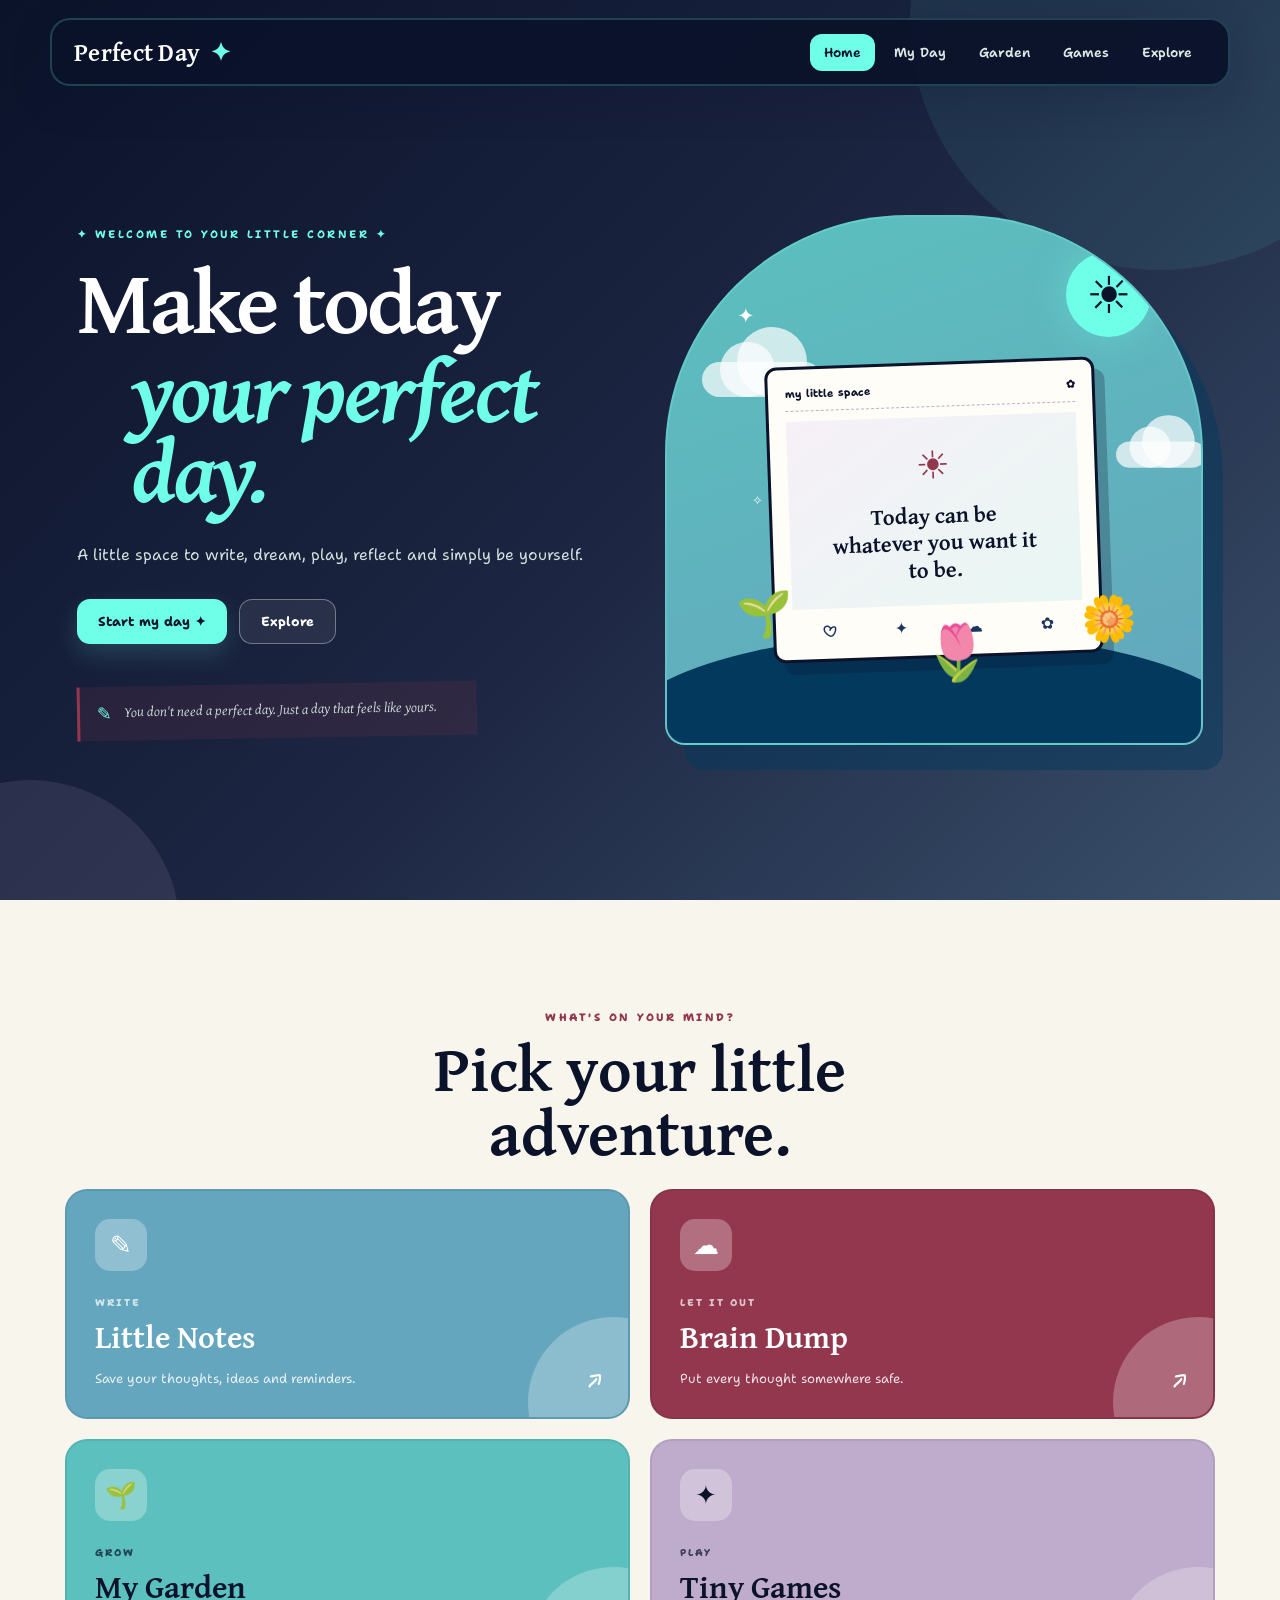
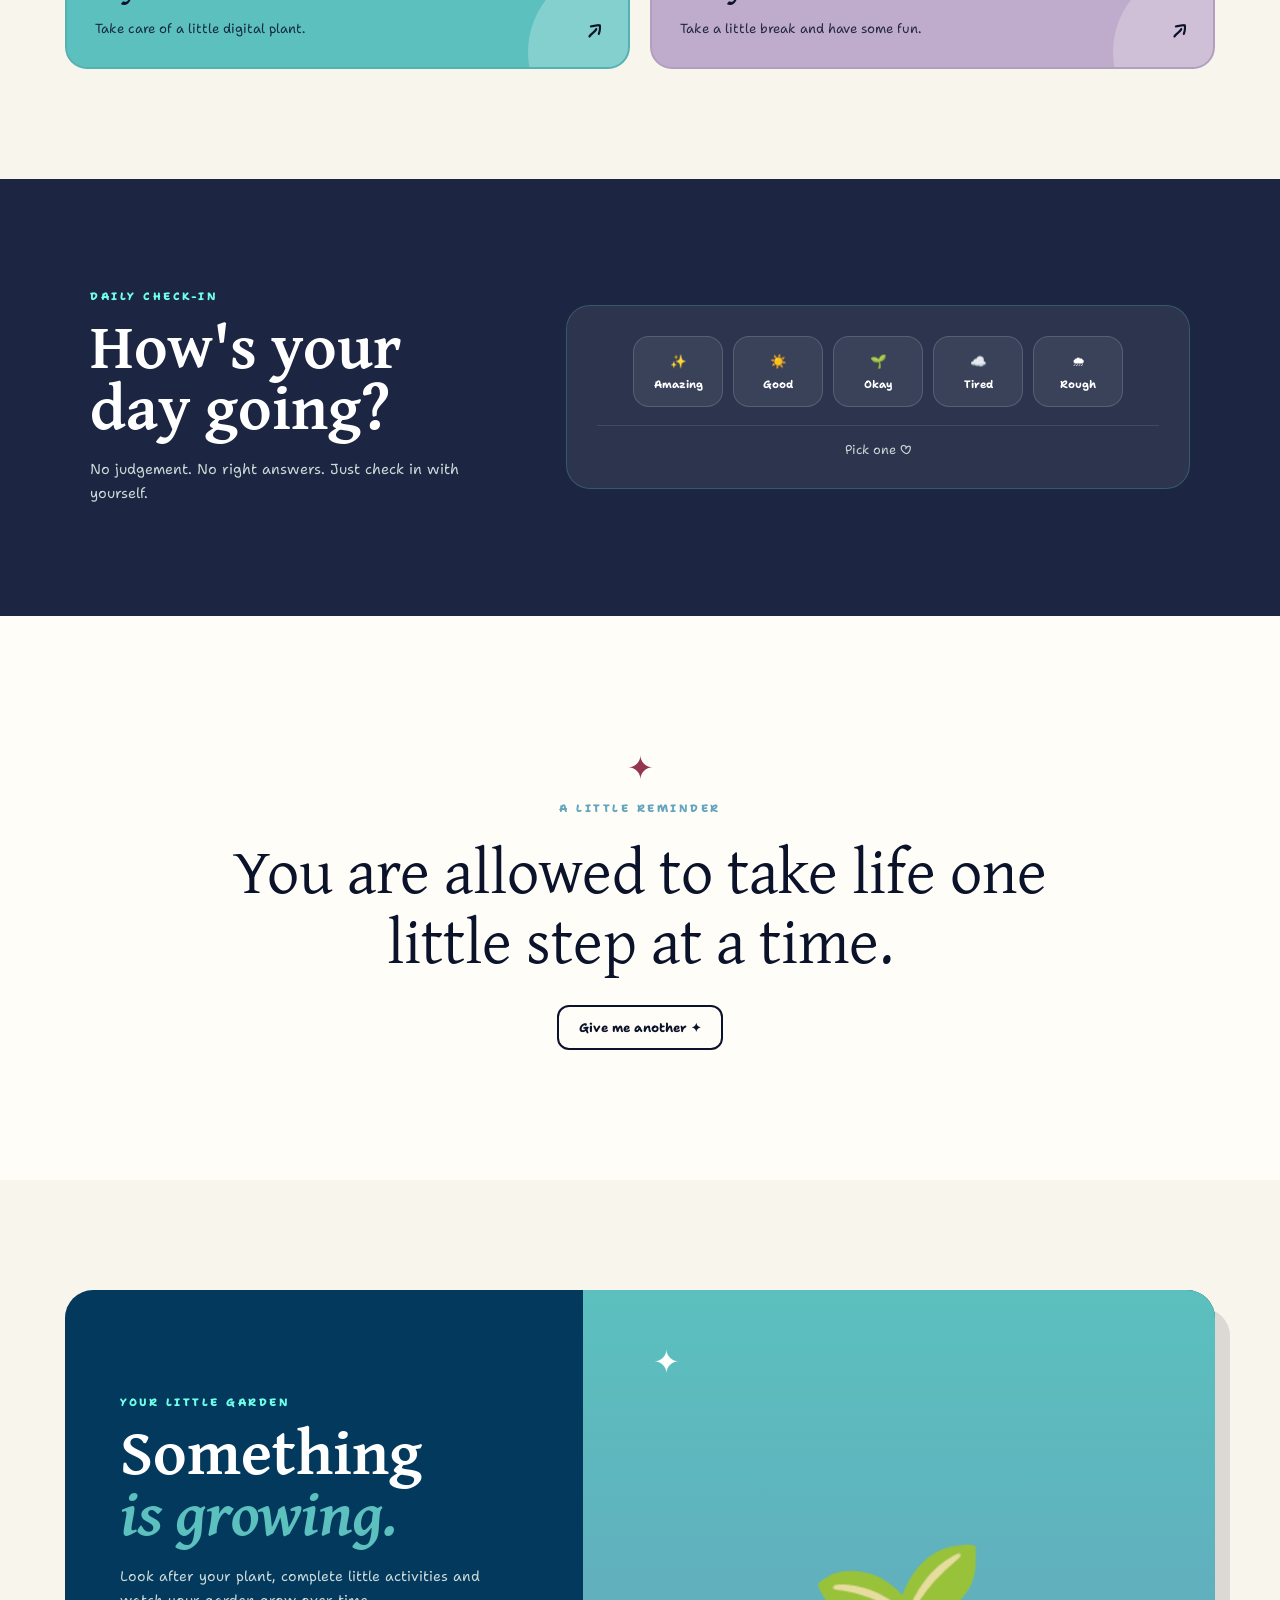
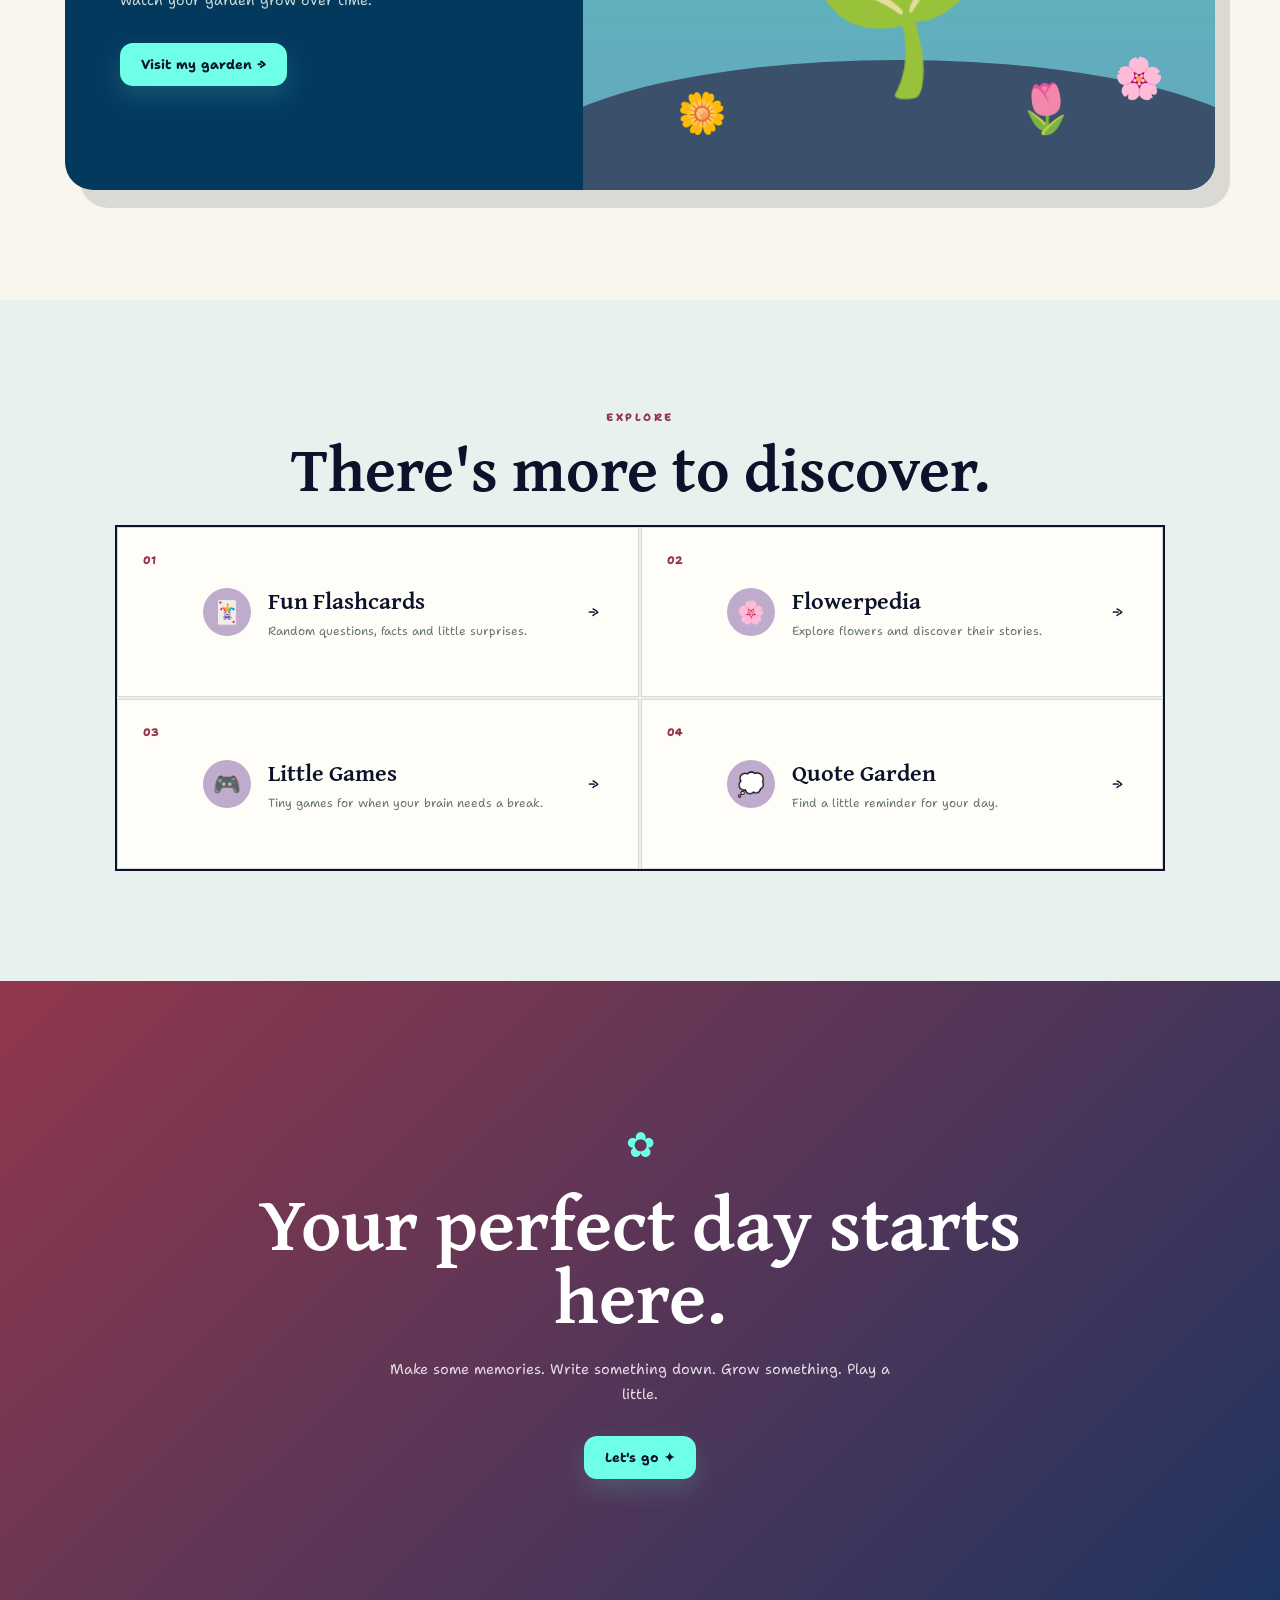
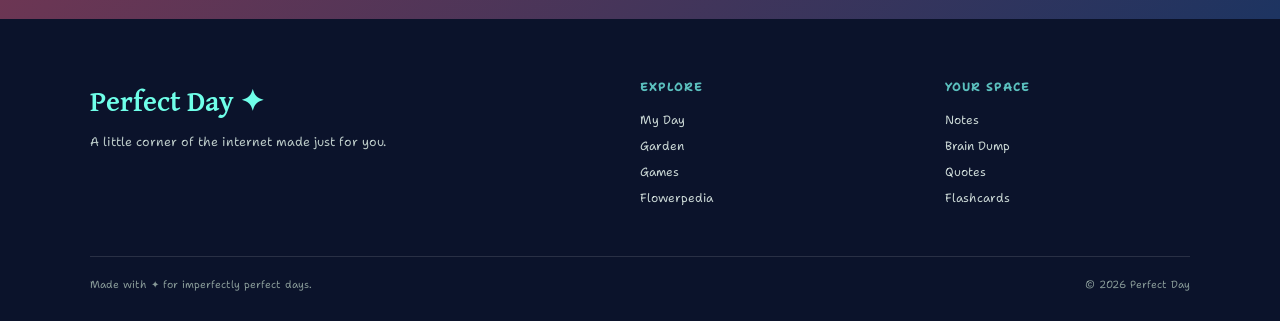
==== commit 8bd3bc1f: "REplaced everything" ====
--- a/index.html
+++ b/index.html
@@ -2,1114 +2,858 @@
 <html lang="en">
 
 <head>
-
     <meta charset="UTF-8">
     <meta name="viewport" content="width=device-width, initial-scale=1.0">
 
     <title>Perfect Day</title>
 
-    <!-- Google Fonts -->
+    <link rel="stylesheet" href="styles.css">
+
     <link rel="preconnect" href="https://fonts.googleapis.com">
     <link rel="preconnect" href="https://fonts.gstatic.com" crossorigin>
 
     <link
         href="https://fonts.googleapis.com/css2?family=Gentium+Plus:ital,wght@0,400;0,700;1,400;1,700&family=Shantell+Sans:ital,wght@0,300..800;1,300..800&display=swap"
         rel="stylesheet">
-
-    <!-- Main CSS -->
-    <link rel="stylesheet" href="styles.css">
-
 </head>
 
 
 <body>
 
-
-<!-- =====================================================
-     NAVIGATION
-===================================================== -->
-
-<header class="navbar">
-
-    <a href="index.html" class="logo">
-        Perfect Day <span>✦</span>
-    </a>
-
-
-    <nav class="nav-links">
-
-        <a href="index.html" class="active">
-            Home
+    <!-- ================================
+         NAVIGATION
+    ================================= -->
+
+    <header class="navbar">
+
+        <a href="index.html" class="logo">
+            Perfect Day
+            <span>✦</span>
         </a>
 
-        <a href="myday.html">
-            My Day
-        </a>
-
-        <a href="garden.html">
-            Garden
-        </a>
-
-        <a href="games.html">
-            Games
-        </a>
-
-        <a href="explore.html">
-            Explore
-        </a>
-
-        <a href="About.html">
-            About
-        </a>
-
-    </nav>
-
-
-    <button
-        class="menu-button"
-        aria-label="Open navigation menu">
-
-        ☰
-
-    </button>
-
-</header>
-
-
-
-<!-- =====================================================
-     MAIN
-===================================================== -->
-
-<main>
-
-
-<!-- =====================================================
-     HERO
-===================================================== -->
-
-<section class="hero">
-
-
-    <!-- HERO TEXT -->
-
-    <div class="hero-content">
-
-        <p class="small-title">
-            ✦ WELCOME TO YOUR LITTLE CORNER ✦
-        </p>
-
-
-        <h1>
-
-            Make today
+
+        <nav class="nav-links">
+
+            <a href="index.html" class="active">
+                Home
+            </a>
+
+            <a href="myday.html">
+                My Day
+            </a>
+
+            <a href="garden.html">
+                Garden
+            </a>
+
+            <a href="games.html">
+                Games
+            </a>
+
+            <a href="explore.html">
+                Explore
+            </a>
+
+        </nav>
+
+
+        <button class="menu-button" aria-label="Open menu">
+            ☰
+        </button>
+
+    </header>
+
+
+
+    <!-- ================================
+         HERO
+    ================================= -->
+
+    <main>
+
+        <section class="hero">
+
+            <!-- LEFT SIDE -->
+
+            <div class="hero-content">
+
+                <p class="small-title">
+                    ✦ WELCOME TO YOUR LITTLE CORNER ✦
+                </p>
+
+
+                <h1>
+                    Make today
+                    <span>your perfect day.</span>
+                </h1>
+
+
+                <p class="hero-description">
+                    A little space to write, dream, play,
+                    reflect and simply be yourself.
+                </p>
+
+
+                <div class="hero-buttons">
+
+                    <a href="myday.html" class="button primary-button">
+                        Start my day ✦
+                    </a>
+
+                    <a href="#explore" class="button outline-button">
+                        Explore
+                    </a>
+
+                </div>
+
+
+                <!-- tiny handwritten note -->
+
+                <div class="hero-note">
+
+                    <span>✎</span>
+
+                    <p>
+                        You don't need a perfect day.
+                        Just a day that feels like yours.
+                    </p>
+
+                </div>
+
+            </div>
+
+
+
+            <!-- RIGHT SIDE -->
+
+            <div class="hero-art">
+
+                <div class="sun">
+                    ☀
+                </div>
+
+
+                <div class="cloud cloud-one"></div>
+
+                <div class="cloud cloud-two"></div>
+
+
+                <!-- decorative stars -->
+
+                <span class="star star-one">✦</span>
+                <span class="star star-two">✧</span>
+                <span class="star star-three">✦</span>
+                <span class="star star-four">✧</span>
+
+
+                <!-- little window/card -->
+
+                <div class="welcome-card">
+
+                    <div class="card-top">
+
+                        <span>
+                            my little space
+                        </span>
+
+                        <span>
+                            ✿
+                        </span>
+
+                    </div>
+
+
+                    <div class="card-middle">
+
+                        <div class="mini-sun">
+                            ☀
+                        </div>
+
+                        <p>
+                            Today can be
+                            whatever you
+                            want it to be.
+                        </p>
+
+                    </div>
+
+
+                    <div class="card-bottom">
+
+                        <span>♡</span>
+                        <span>✦</span>
+                        <span>☁</span>
+                        <span>✿</span>
+
+                    </div>
+
+                </div>
+
+
+                <!-- plants -->
+
+                <div class="plant plant-one">
+                    🌱
+                </div>
+
+                <div class="plant plant-two">
+                    🌷
+                </div>
+
+                <div class="plant plant-three">
+                    🌼
+                </div>
+
+
+                <div class="hill"></div>
+
+            </div>
+
+        </section>
+
+
+
+        <!-- ================================
+             QUICK ACCESS
+        ================================= -->
+
+        <section class="quick-section">
+
+            <div class="section-heading">
+
+                <p class="section-tag">
+                    WHAT'S ON YOUR MIND?
+                </p>
+
+                <h2>
+                    Pick your little adventure.
+                </h2>
+
+            </div>
+
+
+            <div class="quick-grid">
+
+
+                <!-- NOTE -->
+
+                <a href="notes.html" class="quick-card card-blue">
+
+                    <div class="quick-icon">
+                        ✎
+                    </div>
+
+                    <div>
+
+                        <p class="card-category">
+                            WRITE
+                        </p>
+
+                        <h3>
+                            Little Notes
+                        </h3>
+
+                        <p>
+                            Save your thoughts,
+                            ideas and reminders.
+                        </p>
+
+                    </div>
+
+                    <span class="card-arrow">
+                        ↗
+                    </span>
+
+                </a>
+
+
+
+                <!-- BRAIN DUMP -->
+
+                <a href="braindump.html" class="quick-card card-pink">
+
+                    <div class="quick-icon">
+                        ☁
+                    </div>
+
+                    <div>
+
+                        <p class="card-category">
+                            LET IT OUT
+                        </p>
+
+                        <h3>
+                            Brain Dump
+                        </h3>
+
+                        <p>
+                            Put every thought
+                            somewhere safe.
+                        </p>
+
+                    </div>
+
+                    <span class="card-arrow">
+                        ↗
+                    </span>
+
+                </a>
+
+
+
+                <!-- GARDEN -->
+
+                <a href="garden.html" class="quick-card card-green">
+
+                    <div class="quick-icon">
+                        🌱
+                    </div>
+
+                    <div>
+
+                        <p class="card-category">
+                            GROW
+                        </p>
+
+                        <h3>
+                            My Garden
+                        </h3>
+
+                        <p>
+                            Take care of a little
+                            digital plant.
+                        </p>
+
+                    </div>
+
+                    <span class="card-arrow">
+                        ↗
+                    </span>
+
+                </a>
+
+
+
+                <!-- GAMES -->
+
+                <a href="games.html" class="quick-card card-yellow">
+
+                    <div class="quick-icon">
+                        ✦
+                    </div>
+
+                    <div>
+
+                        <p class="card-category">
+                            PLAY
+                        </p>
+
+                        <h3>
+                            Tiny Games
+                        </h3>
+
+                        <p>
+                            Take a little break
+                            and have some fun.
+                        </p>
+
+                    </div>
+
+                    <span class="card-arrow">
+                        ↗
+                    </span>
+
+                </a>
+
+            </div>
+
+        </section>
+
+
+
+        <!-- ================================
+             MOOD CHECK
+        ================================= -->
+
+        <section class="mood-section" id="today">
+
+            <div class="mood-container">
+
+                <div class="mood-text">
+
+                    <p class="section-tag">
+                        DAILY CHECK-IN
+                    </p>
+
+                    <h2>
+                        How's your day
+                        going?
+                    </h2>
+
+                    <p>
+                        No judgement.
+                        No right answers.
+                        Just check in with yourself.
+                    </p>
+
+                </div>
+
+
+                <div class="mood-box">
+
+                    <button
+                        class="mood"
+                        data-mood="Amazing">
+                        ✨
+                        <span>Amazing</span>
+                    </button>
+
+
+                    <button
+                        class="mood"
+                        data-mood="Good">
+                        ☀️
+                        <span>Good</span>
+                    </button>
+
+
+                    <button
+                        class="mood"
+                        data-mood="Okay">
+                        🌱
+                        <span>Okay</span>
+                    </button>
+
+
+                    <button
+                        class="mood"
+                        data-mood="Tired">
+                        ☁️
+                        <span>Tired</span>
+                    </button>
+
+
+                    <button
+                        class="mood"
+                        data-mood="Rough">
+                        🌧
+                        <span>Rough</span>
+                    </button>
+
+
+                    <p
+                        class="mood-response"
+                        id="moodResponse">
+                        Pick one ♡
+                    </p>
+
+                </div>
+
+            </div>
+
+        </section>
+
+
+
+        <!-- ================================
+             QUOTE
+        ================================= -->
+
+        <section class="quote-section">
+
+            <div class="quote-decoration">
+                ✦
+            </div>
+
+
+            <p class="section-tag">
+                A LITTLE REMINDER
+            </p>
+
+
+            <blockquote id="dailyQuote">
+                You are allowed to take life
+                one little step at a time.
+            </blockquote>
+
+
+            <button
+                id="quoteButton"
+                class="quote-button">
+
+                Give me another ✦
+
+            </button>
+
+        </section>
+
+
+
+        <!-- ================================
+             GARDEN PREVIEW
+        ================================= -->
+
+        <section class="garden-section">
+
+            <div class="garden-card">
+
+
+                <div class="garden-info">
+
+                    <p class="section-tag">
+                        YOUR LITTLE GARDEN
+                    </p>
+
+
+                    <h2>
+                        Something
+                        <span>is growing.</span>
+                    </h2>
+
+
+                    <p>
+                        Look after your plant,
+                        complete little activities
+                        and watch your garden grow
+                        over time.
+                    </p>
+
+
+                    <a
+                        href="garden.html"
+                        class="button primary-button">
+
+                        Visit my garden →
+
+                    </a>
+
+                </div>
+
+
+
+                <div class="garden-visual">
+
+                    <span class="garden-star">
+                        ✦
+                    </span>
+
+
+                    <div class="big-plant">
+                        🌱
+                    </div>
+
+
+                    <div class="garden-ground"></div>
+
+
+                    <span class="garden-flower flower-a">
+                        🌼
+                    </span>
+
+                    <span class="garden-flower flower-b">
+                        🌷
+                    </span>
+
+                    <span class="garden-flower flower-c">
+                        🌸
+                    </span>
+
+                </div>
+
+            </div>
+
+        </section>
+
+
+
+        <!-- ================================
+             EXPLORE
+        ================================= -->
+
+        <section
+            class="explore-section"
+            id="explore">
+
+            <div class="section-heading">
+
+                <p class="section-tag">
+                    EXPLORE
+                </p>
+
+                <h2>
+                    There's more to discover.
+                </h2>
+
+            </div>
+
+
+            <div class="explore-grid">
+
+
+                <a href="flashcards.html"
+                   class="explore-item">
+
+                    <span class="explore-number">
+                        01
+                    </span>
+
+                    <span class="explore-icon">
+                        🃏
+                    </span>
+
+                    <div>
+
+                        <h3>
+                            Fun Flashcards
+                        </h3>
+
+                        <p>
+                            Random questions,
+                            facts and little surprises.
+                        </p>
+
+                    </div>
+
+                    <span>
+                        →
+                    </span>
+
+                </a>
+
+
+
+                <a href="flowerpedia.html"
+                   class="explore-item">
+
+                    <span class="explore-number">
+                        02
+                    </span>
+
+                    <span class="explore-icon">
+                        🌸
+                    </span>
+
+                    <div>
+
+                        <h3>
+                            Flowerpedia
+                        </h3>
+
+                        <p>
+                            Explore flowers and
+                            discover their stories.
+                        </p>
+
+                    </div>
+
+                    <span>
+                        →
+                    </span>
+
+                </a>
+
+
+
+                <a href="games.html"
+                   class="explore-item">
+
+                    <span class="explore-number">
+                        03
+                    </span>
+
+                    <span class="explore-icon">
+                        🎮
+                    </span>
+
+                    <div>
+
+                        <h3>
+                            Little Games
+                        </h3>
+
+                        <p>
+                            Tiny games for when
+                            your brain needs a break.
+                        </p>
+
+                    </div>
+
+                    <span>
+                        →
+                    </span>
+
+                </a>
+
+
+
+                <a href="quotes.html"
+                   class="explore-item">
+
+                    <span class="explore-number">
+                        04
+                    </span>
+
+                    <span class="explore-icon">
+                        💭
+                    </span>
+
+                    <div>
+
+                        <h3>
+                            Quote Garden
+                        </h3>
+
+                        <p>
+                            Find a little reminder
+                            for your day.
+                        </p>
+
+                    </div>
+
+                    <span>
+                        →
+                    </span>
+
+                </a>
+
+            </div>
+
+        </section>
+
+
+
+        <!-- ================================
+             FINAL MESSAGE
+        ================================= -->
+
+        <section class="final-message">
 
             <span>
-                your perfect
-                <br>
-                day.
+                ✿
             </span>
 
-        </h1>
-
-
-        <p class="hero-description">
-
-            A little space to write, dream, play,
-            reflect and simply be yourself.
-
-        </p>
-
-
-        <div class="hero-buttons">
+            <h2>
+                Your perfect day
+                starts here.
+            </h2>
+
+            <p>
+                Make some memories.
+                Write something down.
+                Grow something.
+                Play a little.
+            </p>
+
 
             <a
                 href="myday.html"
                 class="button primary-button">
 
-                Start my day ✦
+                Let's go ✦
 
             </a>
 
-
-            <a
-                href="explore.html"
-                class="button outline-button">
-
-                Explore
-
-            </a>
+        </section>
+
+    </main>
+
+
+
+    <!-- ================================
+         FOOTER
+    ================================= -->
+
+    <footer>
+
+        <div class="footer-main">
+
+            <div class="footer-brand">
+
+                <h3>
+                    Perfect Day ✦
+                </h3>
+
+                <p>
+                    A little corner of the internet
+                    made just for you.
+                </p>
+
+            </div>
+
+
+            <div class="footer-column">
+
+                <h4>
+                    Explore
+                </h4>
+
+                <a href="myday.html">
+                    My Day
+                </a>
+
+                <a href="garden.html">
+                    Garden
+                </a>
+
+                <a href="games.html">
+                    Games
+                </a>
+
+                <a href="flowerpedia.html">
+                    Flowerpedia
+                </a>
+
+            </div>
+
+
+            <div class="footer-column">
+
+                <h4>
+                    Your Space
+                </h4>
+
+                <a href="notes.html">
+                    Notes
+                </a>
+
+                <a href="braindump.html">
+                    Brain Dump
+                </a>
+
+                <a href="quotes.html">
+                    Quotes
+                </a>
+
+                <a href="flashcards.html">
+                    Flashcards
+                </a>
+
+            </div>
 
         </div>
 
 
-        <!-- LITTLE NOTE -->
-
-        <div class="hero-note">
-
-            <span>
-                ✎
-            </span>
+        <div class="footer-bottom">
 
             <p>
-                You don't need a perfect day.
-                Just a day that feels like yours.
+                Made with ✦ for imperfectly perfect days.
             </p>
 
+            <p>
+                © 2026 Perfect Day
+            </p>
+
         </div>
 
-    </div>
-
-
-
-    <!-- =================================================
-         HERO ART
-    ================================================== -->
-
-    <div class="hero-art">
-
-
-        <!-- SUN -->
-
-        <div class="sun">
-            ☀
-        </div>
-
-
-        <!-- CLOUDS -->
-
-        <div class="cloud cloud-one"></div>
-
-        <div class="cloud cloud-two"></div>
-
-
-        <!-- STARS -->
-
-        <span class="star star-one">
-            ✦
-        </span>
-
-        <span class="star star-two">
-            ✧
-        </span>
-
-        <span class="star star-three">
-            ✦
-        </span>
-
-        <span class="star star-four">
-            ✧
-        </span>
-
-
-
-        <!-- LITTLE SPACE CARD -->
-
-        <div class="welcome-card">
-
-
-            <div class="card-top">
-
-                <span>
-                    my little space
-                </span>
-
-                <span>
-                    ✿
-                </span>
-
-            </div>
-
-
-            <div class="card-middle">
-
-                <div class="mini-sun">
-                    ☀
-                </div>
-
-                <p>
-                    Today can be
-                    whatever you want
-                    it to be.
-                </p>
-
-            </div>
-
-
-            <div class="card-bottom">
-
-                <span>♡</span>
-                <span>✦</span>
-                <span>☁</span>
-                <span>✿</span>
-
-            </div>
-
-        </div>
-
-
-
-        <!-- PLANTS -->
-
-        <span class="plant plant-one">
-            🌱
-        </span>
-
-        <span class="plant plant-two">
-            🌷
-        </span>
-
-        <span class="plant plant-three">
-            🌼
-        </span>
-
-
-        <!-- HILL -->
-
-        <div class="hill"></div>
-
-
-    </div>
-
-</section>
-
-
-
-<!-- =====================================================
-     QUICK ACCESS
-===================================================== -->
-
-<section class="quick-section">
-
-
-    <div class="section-heading">
-
-        <p class="section-tag">
-            A LITTLE SOMETHING FOR TODAY
-        </p>
-
-        <h2>
-            Where do you want to go?
-        </h2>
-
-    </div>
-
-
-
-    <div class="quick-grid">
-
-
-        <!-- MY DAY -->
-
-        <a
-            href="myday.html"
-            class="quick-card card-blue">
-
-            <div>
-
-                <div class="quick-icon">
-                    ☀
-                </div>
-
-                <p class="card-category">
-                    PLAN
-                </p>
-
-                <h3>
-                    My Day
-                </h3>
-
-                <p>
-                    Plan your day, organise your
-                    thoughts and keep track of
-                    little things.
-                </p>
-
-            </div>
-
-            <span class="card-arrow">
-                →
-            </span>
-
-        </a>
-
-
-
-        <!-- GARDEN -->
-
-        <a
-            href="garden.html"
-            class="quick-card card-pink">
-
-            <div>
-
-                <div class="quick-icon">
-                    🌱
-                </div>
-
-                <p class="card-category">
-                    GROW
-                </p>
-
-                <h3>
-                    My Garden
-                </h3>
-
-                <p>
-                    Take care of your little plant
-                    and watch your garden grow.
-                </p>
-
-            </div>
-
-            <span class="card-arrow">
-                →
-            </span>
-
-        </a>
-
-
-
-        <!-- GAMES -->
-
-        <a
-            href="games.html"
-            class="quick-card card-green">
-
-            <div>
-
-                <div class="quick-icon">
-                    ✦
-                </div>
-
-                <p class="card-category">
-                    PLAY
-                </p>
-
-                <h3>
-                    Tiny Games
-                </h3>
-
-                <p>
-                    Take a little break and play
-                    something simple and fun.
-                </p>
-
-            </div>
-
-            <span class="card-arrow">
-                →
-            </span>
-
-        </a>
-
-
-
-        <!-- EXPLORE -->
-
-        <a
-            href="explore.html"
-            class="quick-card card-yellow">
-
-            <div>
-
-                <div class="quick-icon">
-                    ✿
-                </div>
-
-                <p class="card-category">
-                    DISCOVER
-                </p>
-
-                <h3>
-                    Explore
-                </h3>
-
-                <p>
-                    Find quotes, flowers, flashcards
-                    and little things to discover.
-                </p>
-
-            </div>
-
-            <span class="card-arrow">
-                →
-            </span>
-
-        </a>
-
-
-    </div>
-
-</section>
-
-
-
-<!-- =====================================================
-     MOOD CHECK-IN
-===================================================== -->
-
-<section class="mood-section">
-
-
-    <div class="mood-container">
-
-
-        <!-- MOOD TEXT -->
-
-        <div class="mood-text">
-
-            <p class="section-tag">
-                HOW ARE YOU FEELING?
-            </p>
-
-            <h2>
-                Check in
-                with yourself.
-            </h2>
-
-            <p>
-                There is no right or wrong answer.
-                Just choose whatever feels closest
-                to how you're feeling today.
-            </p>
-
-        </div>
-
-
-
-        <!-- MOOD BOX -->
-
-        <div class="mood-box">
-
-
-            <button
-                class="mood"
-                data-mood="happy">
-
-                <span>
-                    ☀️
-                </span>
-
-                <span>
-                    Happy
-                </span>
-
-            </button>
-
-
-            <button
-                class="mood"
-                data-mood="calm">
-
-                <span>
-                    🌿
-                </span>
-
-                <span>
-                    Calm
-                </span>
-
-            </button>
-
-
-            <button
-                class="mood"
-                data-mood="tired">
-
-                <span>
-                    ☁️
-                </span>
-
-                <span>
-                    Tired
-                </span>
-
-            </button>
-
-
-            <button
-                class="mood"
-                data-mood="excited">
-
-                <span>
-                    ✨
-                </span>
-
-                <span>
-                    Excited
-                </span>
-
-            </button>
-
-
-            <button
-                class="mood"
-                data-mood="sad">
-
-                <span>
-                    🌧️
-                </span>
-
-                <span>
-                    Sad
-                </span>
-
-            </button>
-
-
-            <button
-                class="mood"
-                data-mood="okay">
-
-                <span>
-                    🌱
-                </span>
-
-                <span>
-                    Okay
-                </span>
-
-            </button>
-
-
-            <div class="mood-response">
-
-                Choose a mood above
-                and take a little moment for yourself. ✦
-
-            </div>
-
-
-        </div>
-
-    </div>
-
-</section>
-
-
-
-<!-- =====================================================
-     QUOTE
-===================================================== -->
-
-<section class="quote-section">
-
-
-    <div class="quote-decoration">
-        ✦
-    </div>
-
-
-    <p class="section-tag">
-        A LITTLE REMINDER
-    </p>
-
-
-    <blockquote id="quote">
-
-        You don't have to have
-        everything figured out today.
-
-    </blockquote>
-
-
-    <button
-        class="quote-button"
-        id="newQuote">
-
-        Give me another ✦
-
-    </button>
-
-
-</section>
-
-
-
-<!-- =====================================================
-     GARDEN
-===================================================== -->
-
-<section class="garden-section">
-
-
-    <div class="garden-card">
-
-
-        <!-- GARDEN TEXT -->
-
-        <div class="garden-info">
-
-            <p class="section-tag">
-                A LITTLE PLACE TO GROW
-            </p>
-
-
-            <h2>
-
-                Grow your
-
-                <span>
-                    little garden.
-                </span>
-
-            </h2>
-
-
-            <p>
-                Every little positive action helps
-                your digital garden grow. Come back,
-                take care of your plant and see what
-                you've created over time.
-            </p>
-
-
-            <a
-                href="garden.html"
-                class="button primary-button">
-
-                Visit my garden ✦
-
-            </a>
-
-        </div>
-
-
-
-        <!-- GARDEN VISUAL -->
-
-        <div class="garden-visual">
-
-
-            <span class="garden-star">
-                ✦
-            </span>
-
-
-            <div class="big-plant">
-                🌱
-            </div>
-
-
-            <span class="garden-flower flower-a">
-                🌷
-            </span>
-
-
-            <span class="garden-flower flower-b">
-                🌸
-            </span>
-
-
-            <span class="garden-flower flower-c">
-                🌼
-            </span>
-
-
-            <div class="garden-ground"></div>
-
-
-        </div>
-
-
-    </div>
-
-</section>
-
-
-
-<!-- =====================================================
-     EXPLORE
-===================================================== -->
-
-<section class="explore-section">
-
-
-    <div class="section-heading">
-
-        <p class="section-tag">
-            LITTLE THINGS TO DISCOVER
-        </p>
-
-
-        <h2>
-            Something for every mood.
-        </h2>
-
-    </div>
-
-
-
-    <div class="explore-grid">
-
-
-        <!-- NOTES -->
-
-        <a
-            href="notes.html"
-            class="explore-item">
-
-            <span class="explore-number">
-                01
-            </span>
-
-            <span class="explore-icon">
-                ✎
-            </span>
-
-            <div>
-
-                <h3>
-                    Notes
-                </h3>
-
-                <p>
-                    Write down little thoughts,
-                    ideas and things you want
-                    to remember.
-                </p>
-
-            </div>
-
-            <span>
-                →
-            </span>
-
-        </a>
-
-
-
-        <!-- BRAIN DUMP -->
-
-        <a
-            href="braindump.html"
-            class="explore-item">
-
-            <span class="explore-number">
-                02
-            </span>
-
-            <span class="explore-icon">
-                ☁
-            </span>
-
-            <div>
-
-                <h3>
-                    Brain Dump
-                </h3>
-
-                <p>
-                    Get everything out of your
-                    head and onto the page.
-                </p>
-
-            </div>
-
-            <span>
-                →
-            </span>
-
-        </a>
-
-
-
-        <!-- QUOTES -->
-
-        <a
-            href="quotes.html"
-            class="explore-item">
-
-            <span class="explore-number">
-                03
-            </span>
-
-            <span class="explore-icon">
-                “
-            </span>
-
-            <div>
-
-                <h3>
-                    Quotes
-                </h3>
-
-                <p>
-                    Find a little reminder,
-                    thought or piece of inspiration.
-                </p>
-
-            </div>
-
-            <span>
-                →
-            </span>
-
-        </a>
-
-
-
-        <!-- FLASHCARDS -->
-
-        <a
-            href="flashcards.html"
-            class="explore-item">
-
-            <span class="explore-number">
-                04
-            </span>
-
-            <span class="explore-icon">
-                ✦
-            </span>
-
-            <div>
-
-                <h3>
-                    Flashcards
-                </h3>
-
-                <p>
-                    Learn something new with
-                    quick and simple flashcards.
-                </p>
-
-            </div>
-
-            <span>
-                →
-            </span>
-
-        </a>
-
-
-
-        <!-- FLOWERPEDIA -->
-
-        <a
-            href="flowerpedia.html"
-            class="explore-item">
-
-            <span class="explore-number">
-                05
-            </span>
-
-            <span class="explore-icon">
-                ✿
-            </span>
-
-            <div>
-
-                <h3>
-                    Flowerpedia
-                </h3>
-
-                <p>
-                    Discover flowers and learn
-                    something new about them.
-                </p>
-
-            </div>
-
-            <span>
-                →
-            </span>
-
-        </a>
-
-
-
-        <!-- GAMES -->
-
-        <a
-            href="games.html"
-            class="explore-item">
-
-            <span class="explore-number">
-                06
-            </span>
-
-            <span class="explore-icon">
-                ✧
-            </span>
-
-            <div>
-
-                <h3>
-                    Tiny Games
-                </h3>
-
-                <p>
-                    Take a break and play
-                    something small and silly.
-                </p>
-
-            </div>
-
-            <span>
-                →
-            </span>
-
-        </a>
-
-
-    </div>
-
-</section>
-
-
-
-<!-- =====================================================
-     FINAL MESSAGE
-===================================================== -->
-
-<section class="final-message">
-
-
-    <span>
-        ✦
-    </span>
-
-
-    <h2>
-        Make a little room
-        for the good things.
-    </h2>
-
-
-    <p>
-        Your day doesn't need to be perfect.
-        It just needs a few moments that
-        feel like yours.
-    </p>
-
-
-    <a
-        href="myday.html"
-        class="button primary-button">
-
-        Start my day ✦
-
-    </a>
-
-
-</section>
-
-
-</main>
-
-
-
-<!-- =====================================================
-     FOOTER
-===================================================== -->
-
-<footer>
-
-
-    <div class="footer-main">
-
-
-        <!-- BRAND -->
-
-        <div class="footer-brand">
-
-            <h3>
-                Perfect Day ✦
-            </h3>
-
-            <p>
-                A little corner of the internet
-                made just for you.
-            </p>
-
-        </div>
-
-
-
-        <!-- EXPLORE -->
-
-        <div class="footer-column">
-
-            <h4>
-                Explore
-            </h4>
-
-            <a href="myday.html">
-                My Day
-            </a>
-
-            <a href="garden.html">
-                Garden
-            </a>
-
-            <a href="games.html">
-                Games
-            </a>
-
-            <a href="flowerpedia.html">
-                Flowerpedia
-            </a>
-
-        </div>
-
-
-
-        <!-- YOUR SPACE -->
-
-        <div class="footer-column">
-
-            <h4>
-                Your Space
-            </h4>
-
-            <a href="notes.html">
-                Notes
-            </a>
-
-            <a href="braindump.html">
-                Brain Dump
-            </a>
-
-            <a href="quotes.html">
-                Quotes
-            </a>
-
-            <a href="flashcards.html">
-                Flashcards
-            </a>
-
-        </div>
-
-
-    </div>
-
-
-
-    <div class="footer-bottom">
-
-        <p>
-            Made with ✦ for imperfectly perfect days.
-        </p>
-
-
-        <p>
-            © 2026 Perfect Day
-        </p>
-
-    </div>
-
-
-</footer>
-
-
-
-<!-- =====================================================
-     JAVASCRIPT
-===================================================== -->
-
-<script src="Games.js"></script>
+    </footer>
+
+
+
+    <!-- ================================
+         JAVASCRIPT
+    ================================= -->
+
+    <script src="Games.js"></script>
 
 </body>
 
--- a/styles.css
+++ b/styles.css
@@ -1,6 +1,6 @@
 /* =========================================================
    PERFECT DAY
-   HOMEPAGE STYLESHEET
+   Main Stylesheet
    ========================================================= */
 
 
@@ -12,21 +12,17 @@
     --prussian-blue: #0B132B;
     --space-indigo: #1C2541;
     --dusk-blue: #3A506B;
-
     --tropical-teal: #5BC0BE;
     --neon-ice: #6FFFE9;
 
     --vintage-berry: #92374D;
     --twilight-indigo: #1D3461;
     --pacific-blue: #64A6BD;
-
     --lilac: #BFABCB;
-
     --deep-space: #04395E;
 
     --cream: #F8F5EC;
     --soft-white: #FFFDF8;
-
     --text-light: #EAF4F2;
 }
 
@@ -75,9 +71,11 @@
     position: fixed;
     top: 18px;
     left: 50%;
+
     transform: translateX(-50%);
 
     width: min(1180px, calc(100% - 40px));
+
     min-height: 68px;
 
     padding: 10px 22px;
@@ -86,9 +84,10 @@
     align-items: center;
     justify-content: space-between;
 
-    background: rgba(11, 19, 43, 0.96);
+    background: rgba(11, 19, 43, 0.94);
 
     border: 2px solid rgba(111, 255, 233, 0.2);
+
     border-radius: 20px;
 
     box-shadow:
@@ -102,7 +101,9 @@
 
 .logo {
     font-family: "Gentium Plus", serif;
+
     font-size: 1.55rem;
+
     font-weight: 700;
 
     color: white;
@@ -112,11 +113,12 @@
 
 .logo span {
     color: var(--neon-ice);
+
     margin-left: 4px;
 }
 
 
-/* Navigation links */
+/* Navigation */
 
 .nav-links {
     display: flex;
@@ -132,28 +134,22 @@
     color: #DDE8E7;
 
     font-size: 0.82rem;
+
     font-weight: 600;
 
-    transition:
-        color 0.25s ease,
-        background 0.25s ease,
-        transform 0.25s ease;
+    transition: 0.25s ease;
 }
 
 .nav-links a:hover {
     color: var(--neon-ice);
 
-    background:
-        rgba(91, 192, 190, 0.14);
+    background: rgba(91, 192, 190, 0.14);
 }
 
 .nav-links a.active {
     color: var(--prussian-blue);
 
     background: var(--neon-ice);
-
-    box-shadow:
-        0 5px 15px rgba(111, 255, 233, 0.12);
 }
 
 
@@ -163,6 +159,7 @@
     display: none;
 
     border: none;
+
     background: transparent;
 
     color: white;
@@ -181,9 +178,11 @@
     min-height: 100vh;
 
     position: relative;
+
     overflow: hidden;
 
     display: grid;
+
     grid-template-columns: 1fr 1fr;
 
     align-items: center;
@@ -207,18 +206,18 @@
 }
 
 
-/* Decorative circle */
+/* Decorative background circle */
 
 .hero::before {
     content: "";
 
     position: absolute;
 
-    width: 520px;
-    height: 520px;
-
-    top: -260px;
-    right: -150px;
+    width: 500px;
+    height: 500px;
+
+    top: -230px;
+    right: -130px;
 
     border-radius: 50%;
 
@@ -227,18 +226,18 @@
 }
 
 
-/* Decorative lower circle */
+/* Another decorative shape */
 
 .hero::after {
     content: "";
 
     position: absolute;
 
-    width: 330px;
-    height: 330px;
-
-    bottom: -200px;
-    left: -140px;
+    width: 300px;
+    height: 300px;
+
+    bottom: -180px;
+    left: -120px;
 
     border-radius: 50%;
 
@@ -247,16 +246,15 @@
 }
 
 
-/* =========================================================
-   HERO CONTENT
-   ========================================================= */
+/* Hero content */
 
 .hero-content {
     position: relative;
-    z-index: 10;
+    z-index: 5;
 
     max-width: 620px;
 }
+
 
 .small-title {
     display: inline-block;
@@ -266,13 +264,12 @@
     color: var(--neon-ice);
 
     font-size: 0.68rem;
-    font-weight: 800;
+
+    font-weight: 700;
 
     letter-spacing: 2.5px;
 }
 
-
-/* Main heading */
 
 .hero h1 {
     font-family: "Gentium Plus", serif;
@@ -286,19 +283,19 @@
     letter-spacing: -3px;
 }
 
+
 .hero h1 span {
     display: block;
 
+    color: var(--neon-ice);
+
+    font-style: italic;
+
     margin-left: 55px;
+
     margin-top: 8px;
-
-    color: var(--neon-ice);
-
-    font-style: italic;
-}
-
-
-/* Description */
+}
+
 
 .hero-description {
     max-width: 520px;
@@ -327,6 +324,7 @@
     margin-top: 30px;
 }
 
+
 .button {
     display: inline-flex;
 
@@ -338,6 +336,7 @@
     border-radius: 13px;
 
     font-size: 0.82rem;
+
     font-weight: 700;
 
     cursor: pointer;
@@ -349,28 +348,22 @@
 }
 
 
-/* Primary button */
-
 .primary-button {
     background: var(--neon-ice);
 
     color: var(--prussian-blue);
 
     box-shadow:
-        0 10px 25px
-        rgba(111, 255, 233, 0.16);
+        0 10px 25px rgba(111, 255, 233, 0.16);
 }
 
 .primary-button:hover {
     transform: translateY(-3px);
 
     box-shadow:
-        0 15px 30px
-        rgba(111, 255, 233, 0.25);
-}
-
-
-/* Outline button */
+        0 15px 30px rgba(111, 255, 233, 0.25);
+}
+
 
 .outline-button {
     color: white;
@@ -402,7 +395,7 @@
 
     gap: 12px;
 
-    max-width: 410px;
+    max-width: 400px;
 
     margin-top: 40px;
 
@@ -448,8 +441,7 @@
 
     overflow: hidden;
 
-    border-radius:
-        45% 45% 20px 20px;
+    border-radius: 45% 45% 20px 20px;
 
     background:
         linear-gradient(
@@ -495,8 +487,7 @@
     font-size: 3.2rem;
 
     box-shadow:
-        0 0 40px
-        rgba(111, 255, 233, 0.35);
+        0 0 40px rgba(111, 255, 233, 0.35);
 
     animation:
         floating 5s ease-in-out infinite;
@@ -609,7 +600,6 @@
 
 
 @keyframes twinkle {
-
     0%,
     100% {
         opacity: 0.4;
@@ -633,9 +623,7 @@
     top: 145px;
     left: 50%;
 
-    transform:
-        translateX(-50%)
-        rotate(-2deg);
+    transform: translateX(-50%) rotate(-2deg);
 
     width: min(330px, 70%);
 
@@ -665,6 +653,7 @@
     display: flex;
 
     justify-content: space-between;
+
     align-items: center;
 
     padding-bottom: 10px;
@@ -691,6 +680,7 @@
     flex-direction: column;
 
     align-items: center;
+
     justify-content: center;
 
     text-align: center;
@@ -750,9 +740,9 @@
 
     z-index: 10;
 
+    font-size: 2.8rem;
+
     bottom: 100px;
-
-    font-size: 2.8rem;
 
     animation:
         floating 4s ease-in-out infinite;
@@ -787,6 +777,7 @@
     position: absolute;
 
     left: -10%;
+
     bottom: -100px;
 
     width: 120%;
@@ -927,21 +918,25 @@
 
 .card-blue {
     background: var(--pacific-blue);
+
     color: white;
 }
 
 .card-pink {
     background: var(--vintage-berry);
+
     color: white;
 }
 
 .card-green {
     background: var(--tropical-teal);
+
     color: var(--prussian-blue);
 }
 
 .card-yellow {
     background: var(--lilac);
+
     color: var(--prussian-blue);
 }
 
@@ -1032,8 +1027,7 @@
 
     display: grid;
 
-    grid-template-columns:
-        0.8fr 1.2fr;
+    grid-template-columns: 0.8fr 1.2fr;
 
     align-items: center;
 
@@ -1049,8 +1043,7 @@
 .mood-text h2 {
     font-family: "Gentium Plus", serif;
 
-    font-size:
-        clamp(2.8rem, 5vw, 4.5rem);
+    font-size: clamp(2.8rem, 5vw, 4.5rem);
 
     line-height: 0.95;
 }
@@ -1111,10 +1104,7 @@
 
     cursor: pointer;
 
-    transition:
-        transform 0.25s ease,
-        background 0.25s ease,
-        border-color 0.25s ease;
+    transition: 0.25s ease;
 }
 
 
@@ -1134,11 +1124,9 @@
 
     color: var(--prussian-blue);
 
-    border-color:
-        var(--neon-ice);
-
-    transform:
-        translateY(-5px);
+    border-color: var(--neon-ice);
+
+    transform: translateY(-5px);
 }
 
 
@@ -1210,8 +1198,7 @@
 
     font-family: "Gentium Plus", serif;
 
-    font-size:
-        clamp(2rem, 5vw, 4rem);
+    font-size: clamp(2rem, 5vw, 4rem);
 
     line-height: 1.1;
 
@@ -1222,9 +1209,7 @@
 .quote-button {
     padding: 12px 20px;
 
-    border:
-        2px solid
-        var(--prussian-blue);
+    border: 2px solid var(--prussian-blue);
 
     border-radius: 12px;
 
@@ -1238,10 +1223,7 @@
 
     cursor: pointer;
 
-    transition:
-        background 0.25s ease,
-        color 0.25s ease,
-        transform 0.25s ease;
+    transition: 0.25s ease;
 }
 
 
@@ -1267,8 +1249,7 @@
 
     display: grid;
 
-    grid-template-columns:
-        0.9fr 1.1fr;
+    grid-template-columns: 0.9fr 1.1fr;
 
     align-items: center;
 
@@ -1300,8 +1281,7 @@
 .garden-info h2 {
     font-family: "Gentium Plus", serif;
 
-    font-size:
-        clamp(2.8rem, 5vw, 4.5rem);
+    font-size: clamp(2.8rem, 5vw, 4.5rem);
 
     line-height: 0.95;
 }
@@ -1331,9 +1311,7 @@
 }
 
 
-/* =========================================================
-   GARDEN VISUAL
-   ========================================================= */
+/* Garden visual */
 
 .garden-visual {
     height: 500px;
@@ -1377,12 +1355,12 @@
     bottom: -80px;
 
     width: 120%;
+
     height: 210px;
 
     border-radius: 50%;
 
-    background:
-        var(--dusk-blue);
+    background: var(--dusk-blue);
 }
 
 
@@ -1407,7 +1385,6 @@
 
     bottom: 50px;
 }
-
 
 .flower-a {
     left: 15%;
@@ -1461,15 +1438,13 @@
 
     display: grid;
 
-    grid-template-columns:
-        45px 50px 1fr 25px;
+    grid-template-columns: 45px 50px 1fr 25px;
 
     align-items: center;
 
     gap: 15px;
 
-    background:
-        var(--soft-white);
+    background: var(--soft-white);
 
     border:
         1px solid
@@ -1482,11 +1457,9 @@
 
 
 .explore-item:hover {
-    background:
-        var(--neon-ice);
-
-    transform:
-        translateY(-3px);
+    background: var(--neon-ice);
+
+    transform: translateY(-3px);
 }
 
 
@@ -1497,8 +1470,7 @@
 
     font-weight: 800;
 
-    color:
-        var(--vintage-berry);
+    color: var(--vintage-berry);
 }
 
 
@@ -1513,8 +1485,7 @@
 
     border-radius: 50%;
 
-    background:
-        var(--lilac);
+    background: var(--lilac);
 
     font-size: 1.4rem;
 }
@@ -1525,8 +1496,7 @@
 
     font-size: 1.5rem;
 
-    color:
-        var(--prussian-blue);
+    color: var(--prussian-blue);
 }
 
 
@@ -1567,8 +1537,7 @@
 
     margin-bottom: 18px;
 
-    color:
-        var(--neon-ice);
+    color: var(--neon-ice);
 
     font-size: 2.2rem;
 }
@@ -1581,8 +1550,7 @@
 
     font-family: "Gentium Plus", serif;
 
-    font-size:
-        clamp(3rem, 6vw, 5.5rem);
+    font-size: clamp(3rem, 6vw, 5.5rem);
 
     line-height: 0.95;
 }
@@ -1612,8 +1580,7 @@
         60px max(5vw, 30px)
         30px;
 
-    background:
-        var(--prussian-blue);
+    background: var(--prussian-blue);
 
     color: white;
 }
@@ -1638,8 +1605,7 @@
 
     font-size: 1.8rem;
 
-    color:
-        var(--neon-ice);
+    color: var(--neon-ice);
 }
 
 
@@ -1668,8 +1634,7 @@
 .footer-column h4 {
     margin-bottom: 7px;
 
-    color:
-        var(--tropical-teal);
+    color: var(--tropical-teal);
 
     font-size: 0.75rem;
 
@@ -1684,18 +1649,14 @@
 
     font-size: 0.75rem;
 
-    transition:
-        color 0.2s ease,
-        transform 0.2s ease;
+    transition: 0.2s ease;
 }
 
 
 .footer-column a:hover {
-    color:
-        var(--neon-ice);
-
-    transform:
-        translateX(3px);
+    color: var(--neon-ice);
+
+    transform: translateX(3px);
 }
 
 
@@ -1742,23 +1703,21 @@
 
 
 /* =========================================================
-   TABLET
+   RESPONSIVE
    ========================================================= */
 
 @media (max-width: 950px) {
-
-    /* Hero */
 
     .hero {
         grid-template-columns: 1fr;
 
         padding-top: 140px;
-
-        text-align: center;
     }
 
     .hero-content {
         max-width: 750px;
+
+        text-align: center;
 
         margin: auto;
     }
@@ -1786,8 +1745,6 @@
     }
 
 
-    /* Mood */
-
     .mood-container {
         grid-template-columns: 1fr;
 
@@ -1800,8 +1757,6 @@
     }
 
 
-    /* Garden */
-
     .garden-card {
         grid-template-columns: 1fr;
     }
@@ -1816,36 +1771,23 @@
     }
 
 
-    /* Footer */
-
     .footer-main {
         grid-template-columns:
             1fr 1fr;
     }
 
     .footer-brand {
-        grid-column:
-            1 / -1;
-    }
-}
-
-
-/* =========================================================
-   MOBILE
-   ========================================================= */
+        grid-column: 1 / -1;
+    }
+}
+
 
 @media (max-width: 700px) {
 
-    /* Navbar */
-
     .navbar {
-        width:
-            calc(100% - 24px);
+        width: calc(100% - 24px);
 
         top: 12px;
-
-        padding:
-            9px 15px;
     }
 
     .nav-links {
@@ -1856,8 +1798,6 @@
         display: block;
     }
 
-
-    /* Hero */
 
     .hero {
         padding:
@@ -1884,14 +1824,10 @@
     }
 
 
-    /* Quick access */
-
     .quick-grid {
         grid-template-columns: 1fr;
     }
 
-
-    /* Sections */
 
     .quick-section,
     .explore-section,
@@ -1902,11 +1838,8 @@
     }
 
 
-    /* Mood */
-
     .mood-box {
-        padding:
-            20px 10px;
+        padding: 20px 10px;
     }
 
     .mood {
@@ -1914,11 +1847,8 @@
     }
 
 
-    /* Garden */
-
     .garden-info {
-        padding:
-            40px 25px;
+        padding: 40px 25px;
     }
 
     .garden-visual {
@@ -1929,8 +1859,6 @@
         font-size: 7rem;
     }
 
-
-    /* Explore */
 
     .explore-grid {
         grid-template-columns: 1fr;
@@ -1946,8 +1874,6 @@
     }
 
 
-    /* Footer */
-
     .footer-main {
         grid-template-columns: 1fr;
     }
@@ -1961,65 +1887,8 @@
 
         text-align: center;
     }
-}
-
-
-/* =========================================================
-   SMALL MOBILE
-   ========================================================= */
-
-@media (max-width: 430px) {
-
-    .logo {
-        font-size: 1.3rem;
-    }
-
-    .hero h1 {
-        font-size: 3.3rem;
-    }
-
-    .hero-description {
-        font-size: 0.85rem;
-    }
-
-    .hero-art {
-        height: 390px;
-    }
-
-    .welcome-card {
-        width: 78%;
-    }
-
-    .welcome-card .card-middle {
-        min-height: 150px;
-    }
-
-    .card-middle p {
-        font-size: 1.15rem;
-    }
-
-    .sun {
-        width: 65px;
-        height: 65px;
-
-        font-size: 2.4rem;
-    }
-
-    .quick-card {
-        min-height: 210px;
-    }
-
-    .quote-section {
-        padding:
-            90px 20px;
-    }
-
-    .final-message {
-        padding:
-            100px 20px;
-    }
-}
-/* =========================================================
+
+}/* =========================================================
    OTHER WEBPAGES
    My Day • Notes • Brain Dump • Garden • Games
    Flashcards • Flowerpedia • Quotes • Explore
@@ -2060,106 +1929,54 @@
     margin: 22px auto 0;
     color: var(--dusk-blue);
 }
-/* =========================================================
-   MY DAY PAGE
-   ========================================================= */
-
-
-/* ---------- PAGE INTRO ---------- */
-
-.page-hero {
-    max-width: 1100px;
-    margin: 0 auto;
-    padding: 85px 30px 55px;
-    text-align: center;
-}
-
-.page-hero .section-tag {
-    margin-bottom: 15px;
-    color: var(--vintage-berry);
-}
-
-.page-hero h1 {
-    margin: 0;
-    color: var(--prussian-blue);
-    font-family: "Gentium Plus", serif;
-    font-size: clamp(3.5rem, 7vw, 6rem);
-    line-height: 0.95;
-}
-
-.page-hero h1 span {
-    display: block;
-    color: var(--vintage-berry);
-    font-style: italic;
-}
-
-.page-hero > p:last-child {
-    max-width: 650px;
-    margin: 25px auto 0;
-    color: var(--dusk-blue);
-    font-size: 1.05rem;
-    line-height: 1.7;
-}
-
-
-/* =========================================================
-   TODAY + TO-DO
+
+
+/* =========================================================
+   MY DAY
    ========================================================= */
 
 .day-section {
     max-width: 1100px;
     margin: 0 auto;
-    padding: 20px 30px 75px;
+    padding: 20px 30px 80px;
 
     display: grid;
-    grid-template-columns: 0.75fr 1.25fr;
+    grid-template-columns: 0.8fr 1.4fr;
     gap: 25px;
 }
 
 
-/* ---------- DATE CARD ---------- */
+/* Date card */
 
 .date-card {
-    min-height: 390px;
+    min-height: 360px;
     padding: 40px;
-
-    position: relative;
-    overflow: hidden;
 
     display: flex;
     flex-direction: column;
     justify-content: flex-end;
 
+    position: relative;
+    overflow: hidden;
+
     border-radius: 28px;
 
     background: var(--twilight-indigo);
     color: white;
 
-    box-shadow: 8px 10px 0 rgba(11, 19, 43, 0.12);
+    box-shadow:
+        12px 15px 0 rgba(11, 19, 43, 0.12);
 }
 
 .date-card::before {
     content: "☀";
+
     position: absolute;
-
     top: 25px;
     right: 30px;
 
     color: var(--neon-ice);
-    font-size: 4.5rem;
-}
-
-.date-card::after {
-    content: "✦  ✧  ✦";
-
-    position: absolute;
-
-    top: 95px;
-    right: 35px;
-
-    color: rgba(255, 255, 255, 0.5);
-    font-size: 1rem;
-    letter-spacing: 8px;
+    font-size: 4rem;
 }
 
 .date-card .section-tag {
@@ -2167,641 +1984,135 @@
 }
 
 .date-card h2 {
-    max-width: 300px;
-    margin: 12px 0;
+    margin: 10px 0;
 
     font-family: "Gentium Plus", serif;
-    font-size: clamp(2.5rem, 4vw, 4rem);
-    line-height: 0.95;
-}
-
-.date-card > p:last-child {
-    margin-top: 10px;
-    color: #dce7e8;
-}
-
-
-/* ---------- TO-DO CARD ---------- */
+    font-size: 3rem;
+    line-height: 1;
+}
+
+.date-card p {
+    color: #D8E3E4;
+}
+
+
+/* Todo card */
 
 .todo-card {
-    min-height: 390px;
     padding: 35px;
 
     border-radius: 28px;
 
     background: var(--soft-white);
 
-    border: 2px solid rgba(58, 80, 107, 0.1);
-
-    box-shadow: 8px 10px 0 rgba(58, 80, 107, 0.08);
+    border: 2px solid rgba(58, 80, 107, 0.12);
+
+    box-shadow:
+        8px 10px 0 rgba(58, 80, 107, 0.08);
 }
 
 .card-heading {
+    display: flex;
+    justify-content: space-between;
+    align-items: center;
+
+    margin-bottom: 25px;
+}
+
+.card-heading h2 {
+    font-family: "Gentium Plus", serif;
+    font-size: 2.5rem;
+    color: var(--prussian-blue);
+}
+
+.card-heading > span {
+    width: 45px;
+    height: 45px;
+
+    display: grid;
+    place-items: center;
+
+    border-radius: 50%;
+
+    background: var(--lilac);
+    color: var(--prussian-blue);
+}
+
+
+/* Todo input */
+
+.todo-input {
+    display: flex;
+    gap: 10px;
+
+    margin-bottom: 20px;
+}
+
+.todo-input input {
+    flex: 1;
+
+    padding: 13px 18px;
+
+    border: 2px solid var(--lilac);
+    border-radius: 30px;
+
+    outline: none;
+
+    background: #FAF8F3;
+    color: var(--prussian-blue);
+}
+
+.todo-input input:focus {
+    border-color: var(--tropical-teal);
+}
+
+.todo-input button {
+    width: 48px;
+    height: 48px;
+
+    border: none;
+    border-radius: 50%;
+
+    background: var(--vintage-berry);
+    color: white;
+
+    font-size: 1.4rem;
+
+    cursor: pointer;
+
+    transition: 0.2s ease;
+}
+
+.todo-input button:hover {
+    transform: rotate(90deg);
+}
+
+
+/* Todo list */
+
+#todoList {
+    list-style: none;
+
+    display: flex;
+    flex-direction: column;
+    gap: 10px;
+}
+
+#todoList li {
+    padding: 13px 16px;
+
     display: flex;
     align-items: center;
     justify-content: space-between;
 
-    margin-bottom: 25px;
-}
-
-.card-heading .section-tag {
-    margin-bottom: 4px;
-    color: var(--vintage-berry);
-}
-
-.card-heading h2 {
-    margin: 0;
+    background: #F1EEF5;
+
+    border-radius: 13px;
 
     color: var(--prussian-blue);
-
-    font-family: "Gentium Plus", serif;
-    font-size: 2.6rem;
-    line-height: 1;
-}
-
-.card-heading > span {
-    width: 48px;
-    height: 48px;
-
-    display: grid;
-    place-items: center;
-
-    border-radius: 50%;
-
-    background: var(--lilac);
-
-    color: var(--prussian-blue);
-
-    font-size: 1.3rem;
-}
-
-
-/* ---------- TODO INPUT ---------- */
-
-.todo-input {
-    display: flex;
-    gap: 10px;
-
-    margin-bottom: 18px;
-}
-
-.todo-input input {
-    min-width: 0;
-    flex: 1;
-
-    padding: 14px 18px;
-
-    border: 2px solid #d8d1df;
-    border-radius: 30px;
-
-    outline: none;
-
-    background: #faf8f3;
-
-    color: var(--prussian-blue);
-
-    font-family: "Shantell Sans", sans-serif;
-}
-
-.todo-input input::placeholder {
-    color: #89929d;
-}
-
-.todo-input input:focus {
-    border-color: var(--tropical-teal);
-}
-
-.todo-input button {
-    flex-shrink: 0;
-
-    width: 48px;
-    height: 48px;
-
-    border: none;
-    border-radius: 50%;
-
-    background: var(--vintage-berry);
-    color: white;
-
-    font-size: 1.5rem;
-
-    cursor: pointer;
-
-    transition: transform 0.2s ease,
-                background 0.2s ease;
-}
-
-.todo-input button:hover {
-    transform: rotate(90deg);
-    background: var(--prussian-blue);
-}
-
-
-/* ---------- TODO LIST ---------- */
-
-#todoList {
-    margin: 0;
-    padding: 0;
-
-    list-style: none;
-
-    display: flex;
-    flex-direction: column;
-    gap: 9px;
-}
-
-#todoList li {
-    min-height: 45px;
-
-    padding: 11px 15px;
-
-    display: flex;
-    align-items: center;
-    justify-content: space-between;
-
-    border-radius: 12px;
-
-    background: #f0edf3;
-
-    color: var(--prussian-blue);
-
-    font-size: 0.9rem;
-}
-
-
-/* =========================================================
-   MOOD CHECK-IN
-   ========================================================= */
-
-.day-mood-section {
-    max-width: 1100px;
-
-    margin: 0 auto 75px;
-    padding: 45px;
-
-    border-radius: 28px;
-
-    background: var(--pacific-blue);
-
-    display: flex;
-    align-items: center;
-    justify-content: space-between;
-
-    gap: 45px;
-}
-
-.day-mood-section > div:first-child {
-    flex: 1;
-}
-
-.day-mood-section .section-tag {
-    color: var(--deep-space);
-}
-
-.day-mood-section h2 {
-    max-width: 500px;
-
-    margin: 8px 0 10px;
-
-    color: var(--prussian-blue);
-
-    font-family: "Gentium Plus", serif;
-    font-size: clamp(2.5rem, 4vw, 3.7rem);
-    line-height: 0.98;
-}
-
-.day-mood-section > div:first-child > p:last-child {
-    color: var(--deep-space);
-}
-
-
-/* ---------- MOODS ---------- */
-
-.day-moods {
-    flex: 1;
-
-    display: grid;
-    grid-template-columns: repeat(5, 1fr);
-
-    gap: 10px;
-}
-
-.day-mood {
-    min-height: 105px;
-
-    padding: 12px 7px;
-
-    border: 2px solid transparent;
-    border-radius: 18px;
-
-    background: var(--soft-white);
-
-    color: var(--prussian-blue);
-
-    font-family: "Shantell Sans", sans-serif;
-
-    cursor: pointer;
-
-    display: flex;
-    flex-direction: column;
-    align-items: center;
-    justify-content: center;
-
-    gap: 7px;
-
-    transition:
-        transform 0.2s ease,
-        border-color 0.2s ease,
-        box-shadow 0.2s ease;
-}
-
-.day-mood:hover {
-    transform: translateY(-6px);
-
-    border-color: var(--prussian-blue);
-
-    box-shadow: 0 7px 0 rgba(11, 19, 43, 0.1);
-}
-
-.day-mood.selected {
-    transform: translateY(-5px);
-
-    border-color: var(--vintage-berry);
-
-    box-shadow: 0 6px 0 rgba(146, 55, 77, 0.18);
-
-    background: #fffaf8;
-}
-
-.day-mood:first-child {
-    font-size: 1.6rem;
-}
-
-.day-mood:nth-child(2) {
-    font-size: 1.6rem;
-}
-
-.day-mood:nth-child(3) {
-    font-size: 1.6rem;
-}
-
-.day-mood:nth-child(4) {
-    font-size: 1.6rem;
-}
-
-.day-mood:nth-child(5) {
-    font-size: 1.6rem;
-}
-
-.day-mood span {
-    font-size: 0.7rem;
-    font-weight: 700;
-}
-
-
-/* =========================================================
-   GRATITUDE + REFLECTION
-   ========================================================= */
-
-.gratitude-section {
-    max-width: 1100px;
-
-    margin: 0 auto 80px;
-    padding: 0 30px;
-
-    display: grid;
-    grid-template-columns: 1fr 1fr;
-
-    gap: 25px;
-}
-
-.journal-card {
-    padding: 38px;
-
-    border-radius: 28px;
-
-    background: var(--neon-ice);
-
-    color: var(--prussian-blue);
-
-    box-shadow: 7px 9px 0 rgba(58, 80, 107, 0.08);
-}
-
-.journal-card .section-tag {
-    margin-bottom: 8px;
-
-    color: var(--deep-space);
-}
-
-.journal-card h2 {
-    max-width: 430px;
-
-    margin: 0 0 22px;
-
-    font-family: "Gentium Plus", serif;
-    font-size: 2.6rem;
-    line-height: 1;
-}
-
-.journal-card textarea {
-    width: 100%;
-    min-height: 155px;
-
-    box-sizing: border-box;
-
-    padding: 17px;
-
-    resize: vertical;
-
-    border: 2px solid rgba(11, 19, 43, 0.15);
-    border-radius: 15px;
-
-    outline: none;
-
-    background: rgba(255, 255, 255, 0.78);
-
-    color: var(--prussian-blue);
-
-    font-family: "Shantell Sans", sans-serif;
-    font-size: 0.9rem;
-    line-height: 1.6;
-}
-
-.journal-card textarea:focus {
-    border-color: var(--prussian-blue);
-}
-
-.journal-card textarea::placeholder {
-    color: #71818b;
-}
-
-
-/* ---------- BERRY CARD ---------- */
-
-.journal-card.berry-card {
-    background: var(--vintage-berry);
-    color: white;
-}
-
-.berry-card .section-tag {
-    color: var(--neon-ice);
-}
-
-.berry-card textarea {
-    background: rgba(255, 255, 255, 0.92);
-}
-
-
-/* ---------- BUTTONS ---------- */
-
-.journal-card .button {
-    margin-top: 15px;
-}
-
-.journal-card .primary-button {
-    border: none;
-
-    padding: 12px 20px;
-
-    border-radius: 30px;
-
-    background: var(--prussian-blue);
-
-    color: white;
-
-    font-family: "Shantell Sans", sans-serif;
-    font-weight: 700;
-
-    cursor: pointer;
-
-    transition:
-        transform 0.2s ease,
-        background 0.2s ease;
-}
-
-.journal-card .primary-button:hover {
-    transform: translateY(-3px);
-
-    background: var(--deep-space);
-}
-
-.berry-card .primary-button {
-    background: var(--neon-ice);
-    color: var(--prussian-blue);
-}
-
-
-/* =========================================================
-   END OF DAY
-   ========================================================= */
-
-.end-day {
-    max-width: 1000px;
-
-    margin: 0 auto 100px;
-    padding: 65px 35px;
-
-    border-radius: 30px;
-
-    background: var(--space-indigo);
-
-    color: white;
-
-    text-align: center;
-
-    box-shadow: 10px 12px 0 rgba(11, 19, 43, 0.12);
-}
-
-.end-day > span {
-    display: block;
-
-    margin-bottom: 10px;
-
-    color: var(--neon-ice);
-
-    font-size: 2.5rem;
-}
-
-.end-day h2 {
-    margin: 0;
-
-    font-family: "Gentium Plus", serif;
-    font-size: clamp(2.3rem, 5vw, 4rem);
-    line-height: 1;
-}
-
-.end-day p {
-    margin-top: 15px;
-
-    color: #d1dcdf;
-}
-/* =========================================================
-   MY DAY — TODO DELETE BUTTON
-   ========================================================= */
-
-.delete-todo {
-    border: none;
-    background: transparent;
-
-    color: var(--vintage-berry);
-
-    font-size: 1.2rem;
-    font-weight: 700;
-
-    cursor: pointer;
-
-    padding: 3px 7px;
-
-    border-radius: 50%;
-
-    transition:
-        background 0.2s ease,
-        transform 0.2s ease;
-}
-
-.delete-todo:hover {
-    background: rgba(146, 55, 77, 0.12);
-    transform: scale(1.15);
-}
-/* =========================================================
-   MY DAY — TODO CHECKBOXES
-   ========================================================= */
-.todo-item{
-    display: flex;
-    align-items: center;
-    gap: 10px;
-    flex: 1;
-    cursor: pointer;
-}
-.todo-checkbox{
-    width: 18px;
-    height: 18px;
-    accent-color: var(--tropical-teal);
-    cursor: pointer;
-}
-.todo-item span{
-    transition: 
-    color 0.2s ease,
-    text-decoration 0.2s ease;
-}
-.todo-item span.completed{
-    color: #89929d;
-    text-decoration: line-through;
-}
-/* =========================================================
-   MY DAY RESPONSIVE
-   ========================================================= */
-
-@media (max-width: 950px) {
-
-    .day-section {
-        grid-template-columns: 1fr;
-    }
-
-    .date-card,
-    .todo-card {
-        min-height: auto;
-    }
-
-    .day-mood-section {
-        margin-left: 30px;
-        margin-right: 30px;
-
-        flex-direction: column;
-        align-items: stretch;
-    }
-
-    .day-moods {
-        width: 100%;
-    }
-}
-
-
-@media (max-width: 700px) {
-
-    .page-hero {
-        padding: 60px 20px 45px;
-    }
-
-    .page-hero h1 {
-        font-size: 3.5rem;
-    }
-
-    .day-section {
-        padding-left: 20px;
-        padding-right: 20px;
-    }
-
-    .date-card {
-        min-height: 300px;
-        padding: 30px;
-    }
-
-    .date-card h2 {
-        font-size: 3rem;
-    }
-
-    .todo-card {
-        padding: 28px 22px;
-    }
-
-    .card-heading h2 {
-        font-size: 2.2rem;
-    }
-
-    .day-mood-section {
-        margin-left: 20px;
-        margin-right: 20px;
-
-        padding: 30px 22px;
-    }
-
-    .day-mood-section h2 {
-        font-size: 2.7rem;
-    }
-
-    .day-moods {
-        grid-template-columns: repeat(3, 1fr);
-    }
-
-    .gratitude-section {
-        grid-template-columns: 1fr;
-
-        padding-left: 20px;
-        padding-right: 20px;
-    }
-
-    .journal-card {
-        padding: 30px 25px;
-    }
-
-    .journal-card h2 {
-        font-size: 2.3rem;
-    }
-
-    .end-day {
-        margin-left: 20px;
-        margin-right: 20px;
-
-        padding: 50px 25px;
-    }
-}
-
-
-@media (max-width: 450px) {
-
-    .day-moods {
-        grid-template-columns: repeat(2, 1fr);
-    }
-
-    .todo-input {
-        align-items: center;
-    }
-
-    .todo-input input {
-        width: 100%;
-    }
-}
+}
+
+
 /* =========================================================
    MOOD / DAY CHECK-IN
    ========================================================= */
@@ -4251,6 +3562,71 @@
     }
 
 }
+/* =========================================================
+   MY DAY — TODO DELETE BUTTON
+   ========================================================= */
+
+.delete-todo {
+    border: none;
+    background: transparent;
+
+    color: var(--vintage-berry);
+
+    font-size: 1.2rem;
+    font-weight: 700;
+
+    cursor: pointer;
+
+    padding: 3px 7px;
+
+    border-radius: 50%;
+
+    transition:
+        background 0.2s ease,
+        transform 0.2s ease;
+}
+
+.delete-todo:hover {
+    background: rgba(146, 55, 77, 0.12);
+    transform: scale(1.15);
+}
+/* =========================================================
+   MY DAY — TODO CHECKBOXES
+   ========================================================= */
+
+.todo-item {
+    display: flex;
+    align-items: center;
+    gap: 10px;
+
+    flex: 1;
+
+    cursor: pointer;
+}
+
+
+.todo-checkbox {
+    width: 18px;
+    height: 18px;
+
+    accent-color: var(--tropical-teal);
+
+    cursor: pointer;
+}
+
+
+.todo-item span {
+    transition:
+        color 0.2s ease,
+        text-decoration 0.2s ease;
+}
+
+
+.todo-item span.completed {
+    color: #89929d;
+
+    text-decoration: line-through;
+}
 .reset-garden-button {
     margin-top: 20px;
 
@@ -4277,1212 +3653,4 @@
     color: white;
 
     transform: translateY(-2px);
-}
-/* =========================================================
-   QUOTE GARDEN
-========================================================= */
-
-
-.quote-garden {
-    width: min(1150px, 90%);
-
-    margin: 0 auto;
-
-    padding: 70px 0 100px;
-}
-
-
-
-/* =========================================================
-   CAROUSEL
-========================================================= */
-
-
-.quote-carousel {
-    text-align: center;
-}
-
-
-.quote-carousel h2 {
-    margin-top: 10px;
-
-    margin-bottom: 40px;
-}
-
-
-
-/* =========================================================
-   CARD AREA
-========================================================= */
-
-
-.quote-card-area {
-
-    display: flex;
-
-    align-items: center;
-
-    justify-content: center;
-
-    gap: 28px;
-
-}
-
-
-
-/* =========================================================
-   QUOTE CARD
-========================================================= */
-
-
-.quote-card {
-
-    position: relative;
-
-    width: min(500px, 70vw);
-
-    height: 600px;
-
-    overflow: hidden;
-
-    border-radius: 28px;
-
-    background: #ffffff;
-
-    box-shadow:
-        0 20px 45px rgba(11, 19, 43, 0.18);
-
-    touch-action: pan-y;
-
-    user-select: none;
-
-    transition:
-        transform 0.25s ease,
-        opacity 0.25s ease;
-
-}
-
-
-.quote-card img {
-
-    width: 100%;
-
-    height: 100%;
-
-    object-fit: cover;
-
-    display: block;
-
-}
-
-
-
-/* =========================================================
-   QUOTE OVERLAY
-========================================================= */
-
-
-.quote-card-overlay {
-
-    position: absolute;
-
-    left: 0;
-
-    right: 0;
-
-    bottom: 0;
-
-    padding: 100px 40px 40px;
-
-    text-align: left;
-
-    color: white;
-
-    background:
-        linear-gradient(
-            to bottom,
-            transparent,
-            rgba(11, 19, 43, 0.9)
-        );
-
-}
-
-
-.card-quote {
-
-    margin: 0 0 14px;
-
-    font-family:
-        "Gentium Plus",
-        serif;
-
-    font-size: 2rem;
-
-    line-height: 1.2;
-
-}
-
-
-.card-author {
-
-    margin: 0;
-
-    font-family:
-        "Shantell Sans",
-        sans-serif;
-
-    font-size: 0.9rem;
-
-}
-
-
-
-/* =========================================================
-   CARD ANIMATION
-========================================================= */
-
-
-.quote-slide-next {
-
-    animation:
-        quoteNext 0.35s ease;
-
-}
-
-
-.quote-slide-previous {
-
-    animation:
-        quotePrevious 0.35s ease;
-
-}
-
-
-@keyframes quoteNext {
-
-    0% {
-
-        opacity: 0;
-
-        transform:
-            translateX(35px)
-            rotate(2deg);
-
-    }
-
-    100% {
-
-        opacity: 1;
-
-        transform:
-            translateX(0)
-            rotate(0);
-
-    }
-
-}
-
-
-@keyframes quotePrevious {
-
-    0% {
-
-        opacity: 0;
-
-        transform:
-            translateX(-35px)
-            rotate(-2deg);
-
-    }
-
-    100% {
-
-        opacity: 1;
-
-        transform:
-            translateX(0)
-            rotate(0);
-
-    }
-
-}
-
-
-
-/* =========================================================
-   ARROW BUTTONS
-========================================================= */
-
-
-.quote-arrow {
-
-    width: 50px;
-
-    height: 50px;
-
-    flex-shrink: 0;
-
-    border: none;
-
-    border-radius: 50%;
-
-    background: #5BC0BE;
-
-    color: #0B132B;
-
-    font-family:
-        "Shantell Sans",
-        sans-serif;
-
-    font-size: 1.4rem;
-
-    font-weight: 700;
-
-    cursor: pointer;
-
-    transition:
-        transform 0.2s ease,
-        box-shadow 0.2s ease;
-
-}
-
-
-.quote-arrow:hover {
-
-    transform: scale(1.1);
-
-    box-shadow:
-        0 8px 20px
-        rgba(11, 19, 43, 0.18);
-
-}
-
-
-
-/* =========================================================
-   CONTROLS
-========================================================= */
-
-
-.quote-controls {
-
-    display: flex;
-
-    align-items: center;
-
-    justify-content: center;
-
-    gap: 25px;
-
-    margin-top: 25px;
-
-}
-
-
-#quoteCounter {
-
-    font-family:
-        "Shantell Sans",
-        sans-serif;
-
-    font-size: 0.9rem;
-
-    color: #34506B;
-
-}
-
-
-.quote-swipe-hint {
-
-    margin-top: 18px;
-
-    font-family:
-        "Shantell Sans",
-        sans-serif;
-
-    font-size: 0.8rem;
-
-    color: #34506B;
-
-    opacity: 0.7;
-
-}
-
-
-
-/* =========================================================
-   SAVED QUOTES
-========================================================= */
-
-
-.saved-quotes {
-
-    margin-top: 100px;
-
-}
-
-
-.saved-quotes .section-heading {
-
-    margin-bottom: 30px;
-
-}
-
-
-.saved-quotes-grid {
-
-    display: grid;
-
-    grid-template-columns:
-        repeat(
-            auto-fit,
-            minmax(230px, 1fr)
-        );
-
-    gap: 25px;
-
-}
-
-
-
-/* =========================================================
-   SAVED CARD
-========================================================= */
-
-
-.saved-quote-card {
-
-    overflow: hidden;
-
-    border-radius: 20px;
-
-    background: #ffffff;
-
-    box-shadow:
-        0 10px 30px
-        rgba(11, 19, 43, 0.1);
-
-    transition:
-        transform 0.2s ease,
-        box-shadow 0.2s ease;
-
-}
-
-
-.saved-quote-card:hover {
-
-    transform:
-        translateY(-5px);
-
-    box-shadow:
-        0 15px 35px
-        rgba(11, 19, 43, 0.15);
-
-}
-
-
-.saved-quote-card img {
-
-    display: block;
-
-    width: 100%;
-
-    height: 230px;
-
-    object-fit: cover;
-
-}
-
-
-.saved-quote-text {
-
-    padding: 20px;
-
-}
-
-
-.saved-quote-text p {
-
-    margin:
-        0 0 10px;
-
-    font-family:
-        "Gentium Plus",
-        serif;
-
-    font-size: 1.15rem;
-
-    line-height: 1.4;
-
-}
-
-
-.saved-quote-text span {
-
-    font-family:
-        "Shantell Sans",
-        sans-serif;
-
-    font-size: 0.8rem;
-
-    color: #34506B;
-
-}
-
-
-
-/* =========================================================
-   REMOVE BUTTON
-========================================================= */
-
-
-.remove-quote {
-
-    display: block;
-
-    margin-top: 15px;
-
-    padding: 0;
-
-    border: none;
-
-    background: transparent;
-
-    color: #92374D;
-
-    font-family:
-        "Shantell Sans",
-        sans-serif;
-
-    font-size: 0.8rem;
-
-    cursor: pointer;
-
-}
-
-
-.remove-quote:hover {
-
-    text-decoration: underline;
-
-}
-
-
-
-/* =========================================================
-   EMPTY FAVOURITES
-========================================================= */
-
-
-.empty-quotes {
-
-    grid-column: 1 / -1;
-
-    padding: 50px 20px;
-
-    border-radius: 22px;
-
-    background:
-        rgba(255, 255, 255, 0.55);
-
-    text-align: center;
-
-}
-
-
-.empty-quotes span {
-
-    display: block;
-
-    margin-bottom: 10px;
-
-    font-size: 2rem;
-
-}
-
-
-.empty-quotes p {
-
-    margin: 0;
-
-    font-family:
-        "Shantell Sans",
-        sans-serif;
-
-}
-
-
-
-/* =========================================================
-   MOBILE
-========================================================= */
-
-
-@media (max-width: 700px) {
-
-
-    .quote-garden {
-
-        width: 92%;
-
-        padding-top: 45px;
-
-    }
-
-
-    .quote-card-area {
-
-        gap: 8px;
-
-    }
-
-
-    .quote-card {
-
-        width: 72vw;
-
-        height: 500px;
-
-        border-radius: 22px;
-
-    }
-
-
-    .quote-card-overlay {
-
-        padding:
-            80px 25px 25px;
-
-    }
-
-
-    .card-quote {
-
-        font-size: 1.5rem;
-
-    }
-
-
-    .quote-arrow {
-
-        width: 40px;
-
-        height: 40px;
-
-        font-size: 1rem;
-
-    }
-
-
-    .quote-controls {
-
-        flex-direction: column;
-
-        gap: 12px;
-
-    }
-
-
-    .saved-quotes {
-
-        margin-top: 70px;
-
-    }
-
-}
-/* =========================================
-   QUOTE CARDS
-========================================= */
-
-.quote-card {
-    display: none;
-}
-
-.quote-card.active {
-    display: block;
-}
-/* =========================================================
-   ABOUT PAGE
-   ========================================================= */
-
-
-/* =========================================================
-   ABOUT INTRO
-   ========================================================= */
-
-.about-hero {
-    padding-bottom: 75px;
-}
-
-
-/* =========================================================
-   WHAT IS PERFECT DAY?
-   ========================================================= */
-
-.about-section {
-    max-width: 1100px;
-
-    margin: 0 auto 100px;
-    padding: 0 30px;
-
-    display: grid;
-    grid-template-columns: 1fr 0.9fr;
-
-    gap: 50px;
-
-    align-items: center;
-}
-
-
-.about-text .section-tag {
-    margin-bottom: 12px;
-
-    color: var(--vintage-berry);
-}
-
-
-.about-text h2 {
-    margin-bottom: 20px;
-
-    color: var(--prussian-blue);
-
-    font-family: "Gentium Plus", serif;
-    font-size: clamp(2.5rem, 5vw, 4rem);
-
-    line-height: 1;
-}
-
-
-.about-text > p:not(.section-tag) {
-    max-width: 600px;
-
-    margin-bottom: 15px;
-
-    color: var(--dusk-blue);
-
-    line-height: 1.7;
-}
-
-
-/* =========================================================
-   ABOUT CARD
-   ========================================================= */
-
-.about-card {
-    min-height: 390px;
-
-    padding: 30px;
-
-    border-radius: 28px;
-
-    background: var(--neon-ice);
-
-    color: var(--prussian-blue);
-
-    box-shadow:
-        10px 12px 0 rgba(58, 80, 107, 0.1);
-
-    display: flex;
-    flex-direction: column;
-    justify-content: space-between;
-
-    transform: rotate(2deg);
-
-    transition: transform 0.25s ease;
-}
-
-
-.about-card:hover {
-    transform: rotate(0deg) translateY(-5px);
-}
-
-
-.about-card-top {
-    display: flex;
-
-    align-items: center;
-    justify-content: space-between;
-
-    font-size: 0.75rem;
-    font-weight: 800;
-
-    color: var(--vintage-berry);
-}
-
-
-.about-card-middle {
-    text-align: center;
-}
-
-
-.about-sun {
-    margin-bottom: 15px;
-
-    color: var(--vintage-berry);
-
-    font-size: 4rem;
-}
-
-
-.about-card-middle p {
-    max-width: 300px;
-
-    margin: 0 auto;
-
-    font-family: "Gentium Plus", serif;
-
-    font-size: 2.3rem;
-
-    line-height: 1;
-}
-
-
-.about-card-bottom {
-    display: flex;
-
-    justify-content: center;
-
-    gap: 18px;
-
-    color: var(--vintage-berry);
-
-    font-size: 1.1rem;
-}
-
-
-/* =========================================================
-   ABOUT FEATURES
-   ========================================================= */
-
-.about-features {
-    max-width: 1100px;
-
-    margin: 0 auto 100px;
-
-    padding: 0 30px;
-}
-
-
-.about-features .section-heading {
-    margin-bottom: 35px;
-}
-
-
-.about-features .section-heading .section-tag {
-    color: var(--vintage-berry);
-}
-
-
-.about-features .section-heading h2 {
-    margin: 8px 0 12px;
-
-    color: var(--prussian-blue);
-
-    font-family: "Gentium Plus", serif;
-
-    font-size: clamp(2.5rem, 5vw, 4rem);
-
-    line-height: 1;
-}
-
-
-.about-features .section-heading > p:last-child {
-    color: var(--dusk-blue);
-}
-
-
-.about-feature-grid {
-    display: grid;
-
-    grid-template-columns: repeat(2, 1fr);
-
-    gap: 20px;
-}
-
-
-.about-feature-card {
-    min-height: 220px;
-
-    padding: 28px;
-
-    position: relative;
-
-    display: grid;
-
-    grid-template-columns: 60px 1fr 25px;
-
-    gap: 20px;
-
-    align-items: start;
-
-    border-radius: 24px;
-
-    background: var(--soft-white);
-
-    border: 2px solid rgba(58, 80, 107, 0.1);
-
-    box-shadow:
-        7px 9px 0 rgba(58, 80, 107, 0.08);
-
-    color: var(--prussian-blue);
-
-    text-decoration: none;
-
-    transition:
-        transform 0.25s ease,
-        border-color 0.25s ease;
-}
-
-
-.about-feature-card:hover {
-    transform: translateY(-6px);
-
-    border-color: var(--tropical-teal);
-}
-
-
-.about-feature-card:nth-child(1) {
-    background: var(--neon-ice);
-}
-
-
-.about-feature-card:nth-child(2) {
-    background: var(--lilac);
-}
-
-
-.about-feature-card:nth-child(3) {
-    background: var(--pacific-blue);
-}
-
-
-.about-feature-card:nth-child(4) {
-    background: var(--vintage-berry);
-
-    color: white;
-}
-
-
-.about-feature-icon {
-    width: 55px;
-    height: 55px;
-
-    display: grid;
-    place-items: center;
-
-    border-radius: 17px;
-
-    background: rgba(255, 255, 255, 0.55);
-
-    font-size: 1.7rem;
-}
-
-
-.card-category {
-    margin-bottom: 5px;
-
-    color: var(--vintage-berry);
-
-    font-size: 0.65rem;
-    font-weight: 800;
-
-    letter-spacing: 2px;
-}
-
-
-.about-feature-card:nth-child(4) .card-category {
-    color: var(--neon-ice);
-}
-
-
-.about-feature-card h3 {
-    margin-bottom: 10px;
-
-    font-family: "Gentium Plus", serif;
-
-    font-size: 2rem;
-
-    line-height: 1;
-}
-
-
-.about-feature-card div > p:last-child {
-    color: var(--dusk-blue);
-
-    font-size: 0.9rem;
-
-    line-height: 1.6;
-}
-
-
-.about-feature-card:nth-child(4) div > p:last-child {
-    color: #f0e6e8;
-}
-
-
-.card-arrow {
-    align-self: center;
-
-    font-size: 1.4rem;
-
-    transition: transform 0.2s ease;
-}
-
-
-.about-feature-card:hover .card-arrow {
-    transform: translateX(5px);
-}
-
-
-/* =========================================================
-   ABOUT MESSAGE
-   ========================================================= */
-
-.about-message {
-    max-width: 950px;
-
-    margin: 0 auto 100px;
-
-    padding: 70px 45px;
-
-    position: relative;
-
-    overflow: hidden;
-
-    border-radius: 30px;
-
-    background: var(--space-indigo);
-
-    color: white;
-
-    text-align: center;
-
-    box-shadow:
-        10px 12px 0 rgba(11, 19, 43, 0.12);
-}
-
-
-.about-message-decoration {
-    margin-bottom: 15px;
-
-    color: var(--neon-ice);
-
-    font-size: 2.5rem;
-}
-
-
-.about-message .section-tag {
-    color: var(--neon-ice);
-}
-
-
-.about-message h2 {
-    max-width: 700px;
-
-    margin: 12px auto 20px;
-
-    font-family: "Gentium Plus", serif;
-
-    font-size: clamp(2.7rem, 6vw, 4.5rem);
-
-    line-height: 0.95;
-}
-
-
-.about-message h2 span {
-    color: var(--neon-ice);
-
-    font-style: italic;
-}
-
-
-.about-message > p:not(.section-tag) {
-    max-width: 650px;
-
-    margin: 0 auto 15px;
-
-    color: #d1dcdf;
-
-    line-height: 1.7;
-}
-
-
-.about-stars {
-    margin-top: 25px;
-
-    color: var(--neon-ice);
-
-    font-size: 1.1rem;
-}
-
-
-/* =========================================================
-   ABOUT REMINDER
-   ========================================================= */
-
-.about-reminder {
-    max-width: 1100px;
-
-    margin: 0 auto 100px;
-
-    padding: 0 30px;
-}
-
-
-.about-reminder-card {
-    padding: 65px 40px;
-
-    border-radius: 30px;
-
-    background: var(--pacific-blue);
-
-    color: var(--prussian-blue);
-
-    text-align: center;
-
-    box-shadow:
-        8px 10px 0 rgba(58, 80, 107, 0.08);
-}
-
-
-.reminder-flower {
-    display: block;
-
-    margin-bottom: 12px;
-
-    color: var(--vintage-berry);
-
-    font-size: 2.8rem;
-}
-
-
-.about-reminder-card h2 {
-    max-width: 650px;
-
-    margin: 0 auto 15px;
-
-    font-family: "Gentium Plus", serif;
-
-    font-size: clamp(2.5rem, 5vw, 4rem);
-
-    line-height: 1;
-}
-
-
-.about-reminder-card p {
-    margin-bottom: 25px;
-
-    color: var(--dusk-blue);
-}
-
-
-.about-reminder-card .primary-button {
-    display: inline-block;
-
-    padding: 13px 22px;
-
-    border-radius: 30px;
-
-    background: var(--vintage-berry);
-
-    color: white;
-
-    text-decoration: none;
-
-    font-family: "Shantell Sans", sans-serif;
-    font-weight: 700;
-
-    transition:
-        transform 0.2s ease,
-        background 0.2s ease;
-}
-
-
-.about-reminder-card .primary-button:hover {
-    transform: translateY(-3px);
-
-    background: var(--prussian-blue);
-}
-
-
-/* =========================================================
-   ABOUT RESPONSIVE
-   ========================================================= */
-
-@media (max-width: 900px) {
-
-    .about-section {
-        grid-template-columns: 1fr;
-
-        gap: 40px;
-    }
-
-    .about-card {
-        max-width: 600px;
-
-        width: 100%;
-
-        margin: 0 auto;
-    }
-
-    .about-feature-grid {
-        grid-template-columns: 1fr;
-    }
-
-}
-
-
-@media (max-width: 650px) {
-
-    .about-section,
-    .about-features,
-    .about-reminder {
-        padding-left: 20px;
-        padding-right: 20px;
-    }
-
-    .about-section {
-        margin-bottom: 75px;
-    }
-
-    .about-card {
-        min-height: 330px;
-
-        padding: 25px;
-    }
-
-    .about-card-middle p {
-        font-size: 2rem;
-    }
-
-    .about-feature-card {
-        grid-template-columns: 50px 1fr 20px;
-
-        gap: 14px;
-
-        padding: 22px;
-
-        min-height: 190px;
-    }
-
-    .about-feature-icon {
-        width: 48px;
-        height: 48px;
-    }
-
-    .about-feature-card h3 {
-        font-size: 1.7rem;
-    }
-
-    .about-message {
-        margin-left: 20px;
-        margin-right: 20px;
-
-        padding: 50px 25px;
-    }
-
-    .about-reminder-card {
-        padding: 50px 25px;
-    }
-
 }
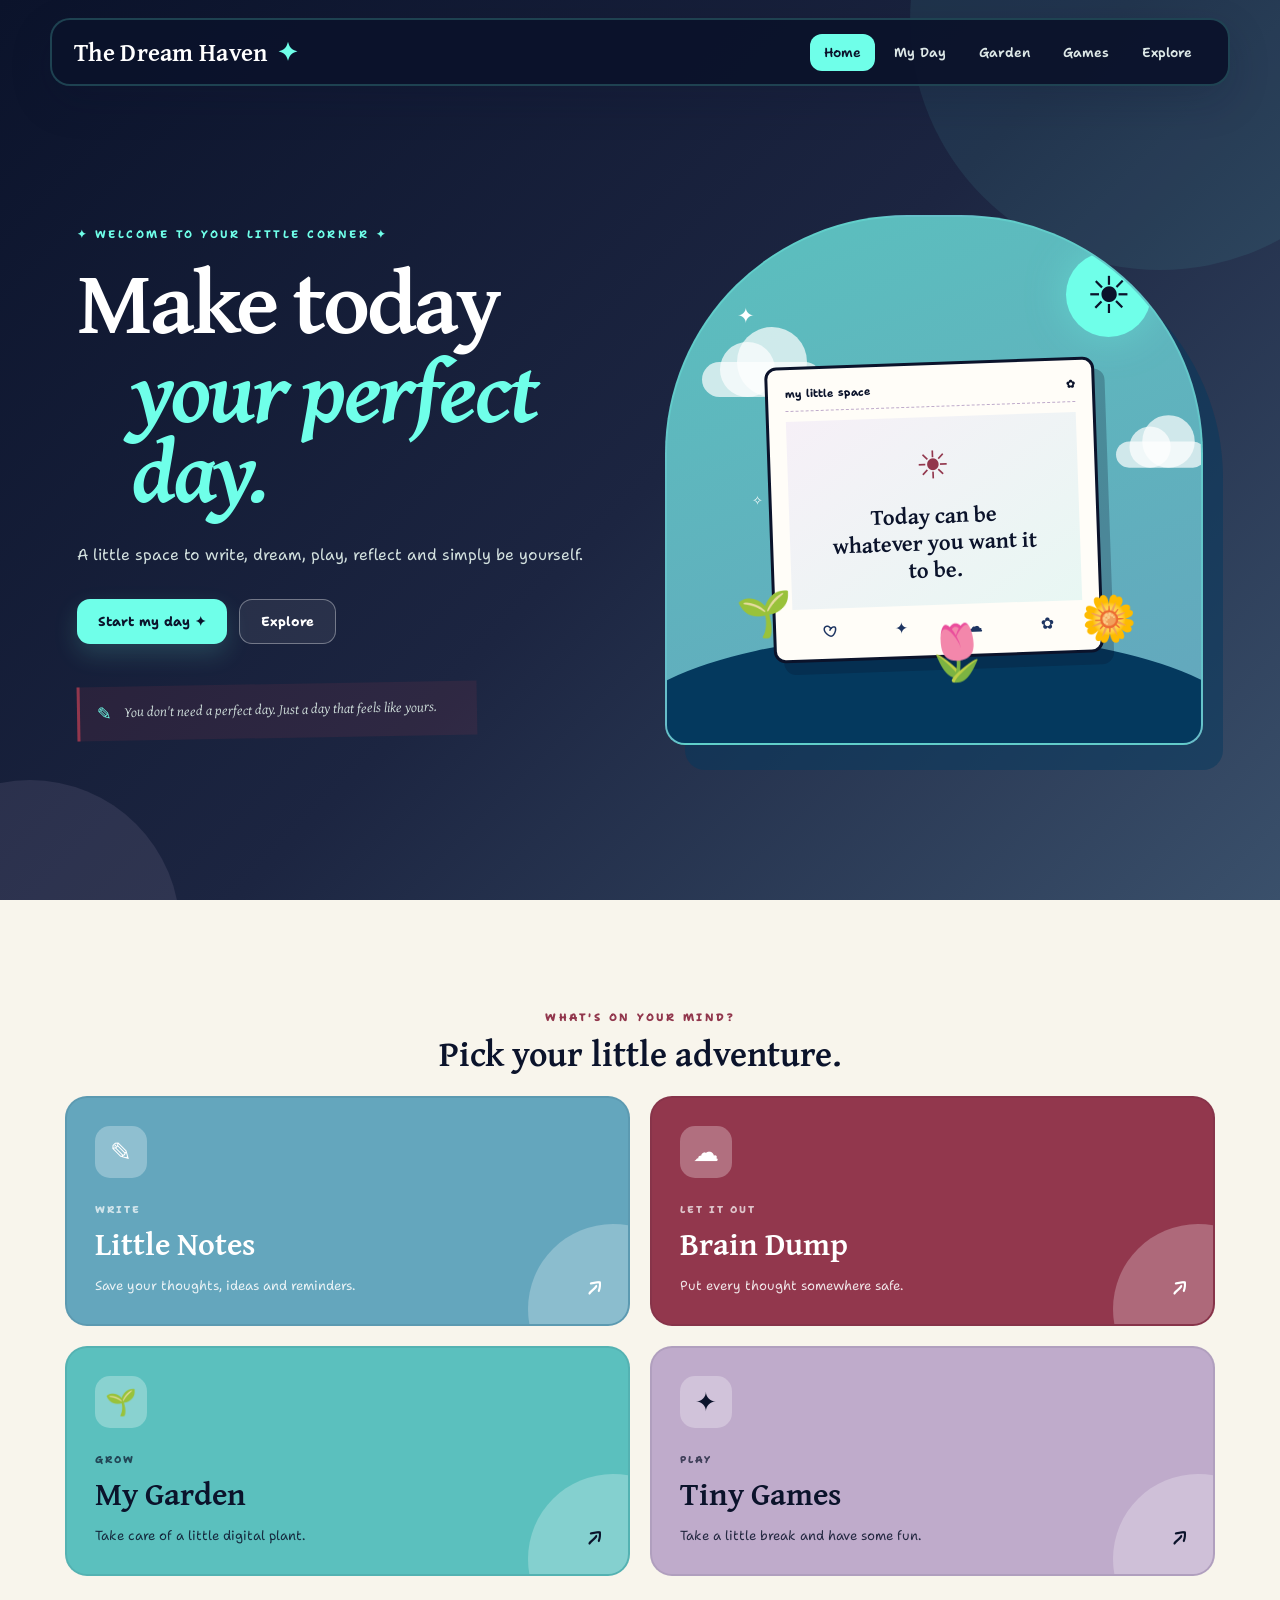
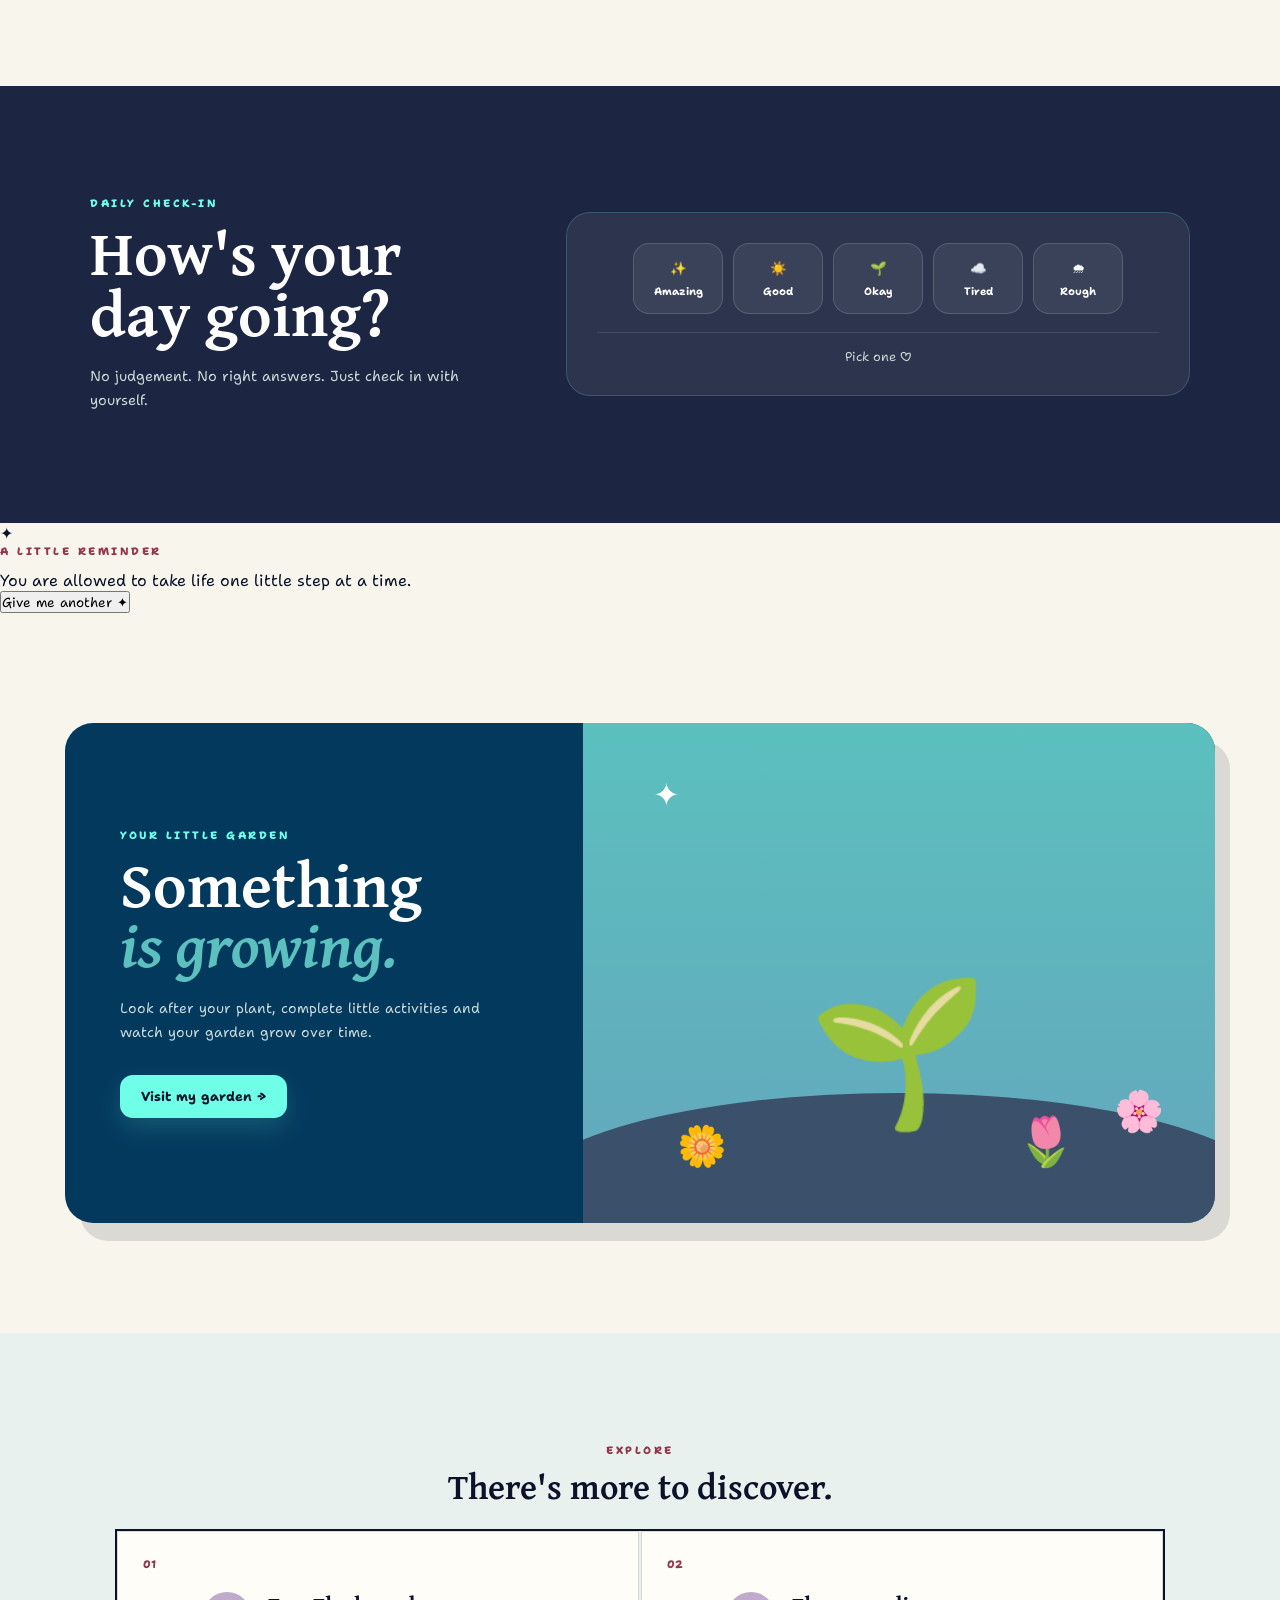
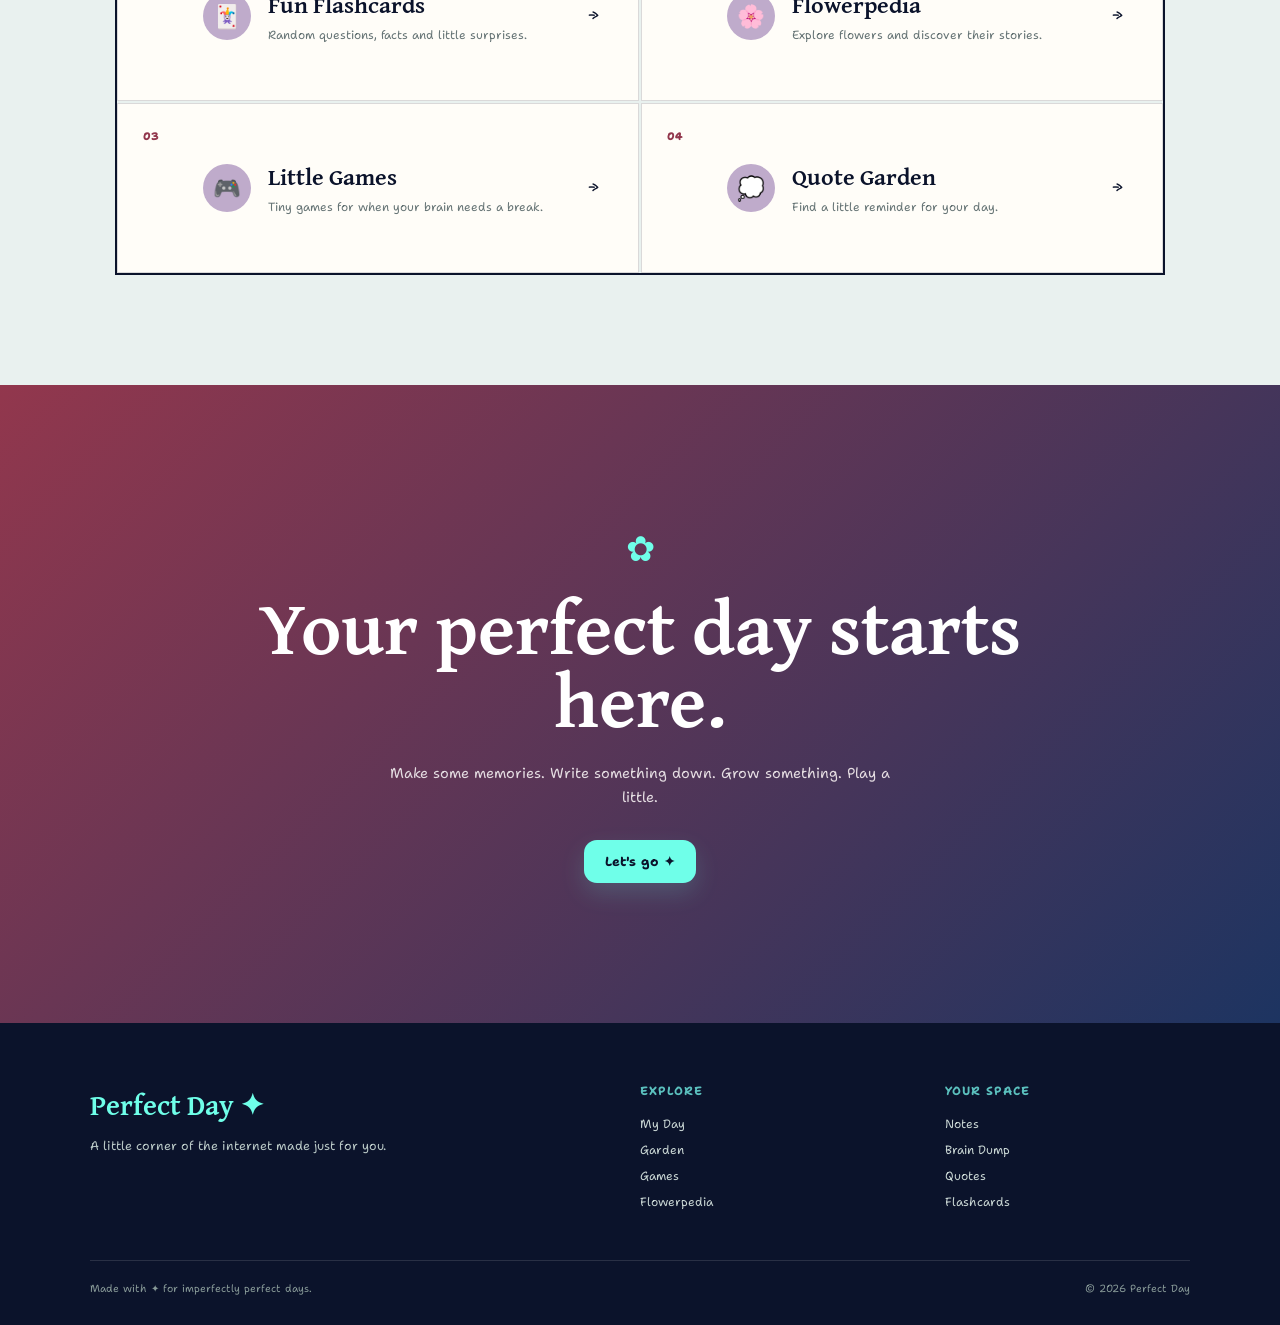
==== commit 2a8d44ee: "Everything new and working" ====
--- a/index.html
+++ b/index.html
@@ -27,7 +27,7 @@
     <header class="navbar">
 
         <a href="index.html" class="logo">
-            Perfect Day
+            The Dream Haven
             <span>✦</span>
         </a>
 
--- a/styles.css
+++ b/styles.css
@@ -153,7 +153,6 @@
 }
 
 
-/* Mobile menu */
 
 .menu-button {
     display: none;
@@ -1158,83 +1157,369 @@
 
     font-size: 0.8rem;
 }
-
-
-/* =========================================================
-   QUOTE SECTION
-   ========================================================= */
-
-.quote-section {
-    padding:
-        130px 30px;
-
+/* =========================================================
+   QUOTES
+   ========================================================= */
+
+
+/* =========================================================
+   QUOTE GARDEN
+   ========================================================= */
+
+.quote-garden {
+    max-width: 1000px;
+
+    margin: 0 auto;
+
+    padding: 20px 30px 120px;
+}
+
+
+/* =========================================================
+   QUOTE CAROUSEL
+   ========================================================= */
+
+.quote-carousel {
     text-align: center;
-
-    background:
-        var(--soft-white);
-}
-
-
-.quote-decoration {
+}
+
+.quote-carousel h2 {
+    margin-bottom: 35px;
+
+    font-family: "Gentium Plus", serif;
+
+    color: var(--prussian-blue);
+
+    font-size: 2rem;
+}
+
+
+/* =========================================================
+   QUOTE CARD AREA
+   ========================================================= */
+
+.quote-card-area {
+    display: flex;
+
+    align-items: center;
+    justify-content: center;
+
+    gap: 35px;
+
+    margin-top: 25px;
+}
+
+
+/* =========================================================
+   QUOTE CARD
+   ========================================================= */
+
+.quote-card {
+    width: 650px;
+
+    min-height: 420px;
+
+    padding: 70px 55px;
+
+    position: relative;
+
+    display: flex;
+
+    flex-direction: column;
+
+    justify-content: center;
+
+    align-items: center;
+
+    border-radius: 30px;
+
+    background: var(--vintage-berry);
+
+    color: white;
+
+    text-align: center;
+
+    box-shadow:
+        10px 12px 0 rgba(58, 80, 107, 0.12);
+
+    overflow: hidden;
+}
+
+
+/* =========================================================
+   QUOTE MARK
+   ========================================================= */
+
+.quote-card::before {
+    content: "“";
+
+    position: absolute;
+
+    top: 10px;
+    left: 25px;
+
+    color: var(--neon-ice);
+
+    font-family: Georgia, serif;
+
+    font-size: 7rem;
+
+    line-height: 1;
+
+    opacity: 0.55;
+}
+
+
+/* =========================================================
+   QUOTE TEXT
+   ========================================================= */
+
+.card-quote {
+    max-width: 550px;
+
+    margin: 0 auto 20px;
+
+    font-family: "Gentium Plus", serif;
+
+    font-size: clamp(2rem, 4vw, 3.2rem);
+
+    line-height: 1.15;
+
+    color: white;
+}
+
+
+/* =========================================================
+   QUOTE AUTHOR
+   ========================================================= */
+
+.card-author {
+    margin: 0;
+
+    color: var(--neon-ice);
+
+    font-family: "Shantell Sans", sans-serif;
+
+    font-size: 1rem;
+}
+
+
+/* =========================================================
+   QUOTE ARROWS
+   ========================================================= */
+
+.quote-arrow {
+    width: 75px;
+
+    height: 75px;
+
+    flex-shrink: 0;
+
+    border: none;
+
+    border-radius: 50%;
+
+    background: var(--neon-ice);
+
+    color: var(--prussian-blue);
+
+    font-size: 2rem;
+
+    cursor: pointer;
+
+    transition: 0.2s ease;
+}
+
+
+.quote-arrow:hover {
+    transform: scale(1.08);
+}
+
+
+.quote-arrow:active {
+    transform: scale(0.96);
+}
+
+
+/* =========================================================
+   QUOTE CONTROLS
+   ========================================================= */
+
+.quote-controls {
+    display: flex;
+
+    align-items: center;
+
+    justify-content: center;
+
+    gap: 25px;
+
+    margin-top: 25px;
+}
+
+
+.quote-controls span {
+    color: var(--dusk-blue);
+
+    font-size: 0.9rem;
+}
+
+
+/* =========================================================
+   SWIPE HINT
+   ========================================================= */
+
+.quote-swipe-hint {
+    margin-top: 15px;
+
+    color: var(--dusk-blue);
+
+    font-size: 0.8rem;
+
+    opacity: 0.7;
+}
+
+
+/* =========================================================
+   SAVED QUOTES
+   ========================================================= */
+
+.saved-quotes {
+    margin-top: 80px;
+}
+
+
+.section-heading {
+    margin-bottom: 25px;
+}
+
+
+.section-heading h2 {
+    margin-bottom: 8px;
+
+    font-family: "Gentium Plus", serif;
+
+    color: var(--prussian-blue);
+
+    font-size: 2.2rem;
+}
+
+
+.section-heading p:last-child {
+    color: var(--dusk-blue);
+}
+
+
+/* =========================================================
+   SAVED QUOTE GRID
+   ========================================================= */
+
+.saved-quotes-grid {
+    display: grid;
+
+    grid-template-columns: repeat(2, 1fr);
+
+    gap: 20px;
+}
+
+
+/* =========================================================
+   SAVED QUOTE CARDS
+   ========================================================= */
+
+.saved-quote-card {
+    padding: 30px;
+
+    position: relative;
+
+    border-radius: 20px;
+
+    background: var(--soft-white);
+
+    border: 2px solid rgba(58, 80, 107, 0.1);
+
+    box-shadow:
+        6px 7px 0 rgba(58, 80, 107, 0.1);
+
+    transition: 0.2s ease;
+}
+
+
+.saved-quote-card:hover {
+    transform: translateY(-4px);
+}
+
+
+.saved-quote-card p {
+    margin-bottom: 12px;
+
+    font-family: "Gentium Plus", serif;
+
+    font-size: 1.4rem;
+
+    color: var(--prussian-blue);
+}
+
+
+.saved-quote-card span {
+    color: var(--dusk-blue);
+
+    font-family: "Shantell Sans", sans-serif;
+
+    font-size: 0.9rem;
+}
+
+
+/* =========================================================
+   DELETE SAVED QUOTE
+   ========================================================= */
+
+.saved-quote-card button {
+    position: absolute;
+
+    top: 12px;
+    right: 12px;
+
+    border: none;
+
+    background: transparent;
+
     color: var(--vintage-berry);
 
-    font-size: 2rem;
-
-    margin-bottom: 12px;
-}
-
-
-.quote-section .section-tag {
-    color: var(--pacific-blue);
-}
-
-
-.quote-section blockquote {
-    max-width: 850px;
-
-    margin:
-        20px auto
-        30px;
-
-    font-family: "Gentium Plus", serif;
-
-    font-size: clamp(2rem, 5vw, 4rem);
-
-    line-height: 1.1;
-
-    color: var(--prussian-blue);
-}
-
-
-.quote-button {
-    padding: 12px 20px;
-
-    border: 2px solid var(--prussian-blue);
-
-    border-radius: 12px;
-
-    background: transparent;
-
-    color: var(--prussian-blue);
-
-    font-size: 0.78rem;
-
-    font-weight: 700;
+    font-size: 1.1rem;
 
     cursor: pointer;
-
-    transition: 0.25s ease;
-}
-
-
-.quote-button:hover {
-    background: var(--prussian-blue);
-
-    color: var(--neon-ice);
-
-    transform: translateY(-3px);
-}
-
+}
+
+
+/* =========================================================
+   EMPTY SAVED QUOTES
+   ========================================================= */
+
+.empty-quotes {
+    grid-column: 1 / -1;
+
+    padding: 50px;
+
+    border: 2px dashed var(--lilac);
+
+    border-radius: 25px;
+
+    color: var(--dusk-blue);
+
+    text-align: center;
+}
+
+
+.empty-quotes span {
+    display: block;
+
+    margin-bottom: 8px;
+
+    color: var(--vintage-berry);
+
+    font-size: 2.5rem;
+}
 
 /* =========================================================
    GARDEN
@@ -2423,7 +2708,79 @@
 
     font-size: 1.2rem;
 }
-
+/* New Note Form */
+
+.note-form {
+    display: none;
+
+    max-width: 500px;
+    margin: 30px auto;
+
+    padding: 25px;
+
+    background: var(--soft-white);
+
+    border-radius: 18px;
+
+    border: 2px solid rgba(58, 80, 107, 0.1);
+
+    box-shadow: 6px 7px 0 rgba(58, 80, 107, 0.1);
+}
+
+.note-form h3 {
+    margin-bottom: 15px;
+
+    font-family: "Gentium Plus", serif;
+    font-size: 1.8rem;
+
+    color: var(--prussian-blue);
+}
+
+.note-form input,
+.note-form textarea {
+    width: 100%;
+
+    padding: 12px;
+
+    margin-bottom: 12px;
+
+    border: 2px solid rgba(58, 80, 107, 0.15);
+    border-radius: 10px;
+
+    font-family: inherit;
+
+    box-sizing: border-box;
+}
+
+.note-form textarea {
+    min-height: 120px;
+    resize: vertical;
+}
+
+.note-form-buttons {
+    display: flex;
+    justify-content: flex-end;
+    gap: 10px;
+}
+
+.note-form button {
+    padding: 10px 18px;
+
+    border: none;
+    border-radius: 10px;
+
+    cursor: pointer;
+}
+
+#cancelNote {
+    background: var(--lilac);
+}
+
+#saveNote {
+    background: var(--neon-ice);
+    color: var(--prussian-blue);
+    font-weight: bold;
+}
 
 /* =========================================================
    BRAIN DUMP
@@ -2850,409 +3207,244 @@
 .garden-stats span {
     font-size: 0.75rem;
 }
-
-
-/* =========================================================
-   GAMES
-   ========================================================= */
-
-.games-page {
+/* =========================================================
+   QUOTES
+   ========================================================= */
+
+/* =========================================================
+   QUOTE GARDEN
+   ========================================================= */
+
+.quote-garden {
     max-width: 1100px;
-
     margin: 0 auto;
-
-    padding: 20px 30px 100px;
-}
-
-.games-grid {
-    display: grid;
-
-    grid-template-columns: repeat(2, 1fr);
-
-    gap: 25px;
-}
-
-.game-card {
-    padding: 35px;
-
-    border-radius: 28px;
-
-    background: var(--soft-white);
-
-    border: 2px solid rgba(58, 80, 107, 0.1);
-
-    box-shadow:
-        8px 10px 0 rgba(58, 80, 107, 0.08);
-
-    transition: 0.25s ease;
-}
-
-.game-card:hover {
-    transform: translateY(-6px);
-
-    border-color: var(--tropical-teal);
-}
-
-.game-icon {
-    width: 65px;
-    height: 65px;
-
-    margin-bottom: 18px;
-
-    display: grid;
-    place-items: center;
-
-    border-radius: 18px;
-
-    background: var(--lilac);
-
+    padding: 20px 30px 120px;
+}
+
+
+/* =========================================================
+   QUOTE CAROUSEL
+   ========================================================= */
+
+.quote-carousel {
+    text-align: center;
+}
+
+.quote-carousel h2 {
+    margin-bottom: 35px;
+    font-family: "Gentium Plus", serif;
+    color: var(--prussian-blue);
     font-size: 2rem;
 }
 
-.game-card:nth-child(2) .game-icon {
-    background: var(--neon-ice);
-}
-
-.game-card:nth-child(3) .game-icon {
-    background: var(--pacific-blue);
-}
-
-.game-card:nth-child(4) .game-icon {
-    background: #F0D7DD;
-}
-
-.game-card h2 {
-    margin-bottom: 10px;
-
-    font-family: "Gentium Plus", serif;
-    font-size: 2.4rem;
-}
-
-.game-card > p:not(.section-tag) {
-    color: var(--dusk-blue);
-
-    margin-bottom: 25px;
-}
-
-.game-area {
-    min-height: 280px;
-
-    padding: 40px;
-
-    border: 3px dashed var(--pacific-blue);
-    border-radius: 22px;
-
-    background: #FAF8F3;
-
-    text-align: center;
+
+/* =========================================================
+   QUOTE CARD AREA
+   ========================================================= */
+
+.quote-card-area {
+    display: flex;
+    align-items: center;
+    justify-content: center;
+    gap: 35px;
+    margin-top: 25px;
+}
+
+
+/* =========================================================
+   QUOTE CARD
+   ========================================================= */
+
+.quote-card {
+    width: 650px;
+    min-height: 420px;
+
+    padding: 70px 55px;
+
+    position: relative;
 
     display: flex;
     flex-direction: column;
+    justify-content: center;
+    align-items: center;
+
+    border-radius: 30px;
+
+    background: var(--vintage-berry);
+    color: white;
+
+    text-align: center;
+
+    box-shadow:
+        10px 12px 0 rgba(58, 80, 107, 0.12);
+
+    overflow: hidden;
+}
+
+
+/* =========================================================
+   QUOTE MARK
+   ========================================================= */
+
+.quote-card::before {
+    content: "“";
+
+    position: absolute;
+
+    top: 5px;
+    left: 25px;
+
+    color: var(--neon-ice);
+
+    font-family: Georgia, serif;
+
+    font-size: 7rem;
+    line-height: 1;
+
+    opacity: 0.7;
+}
+
+
+/* =========================================================
+   QUOTE TEXT
+   ========================================================= */
+
+.card-quote {
+    max-width: 550px;
+
+    margin: 0 auto 20px;
+
+    font-family: "Gentium Plus", serif;
+
+    font-size: clamp(2rem, 4vw, 3.2rem);
+
+    line-height: 1.15;
+
+    color: white;
+
+    position: relative;
+    z-index: 2;
+}
+
+
+/* =========================================================
+   QUOTE AUTHOR
+   ========================================================= */
+
+.card-author {
+    margin: 0;
+
+    color: var(--neon-ice);
+
+    font-family: "Shantell Sans", sans-serif;
+
+    font-size: 1rem;
+
+    position: relative;
+    z-index: 2;
+}
+
+
+/* =========================================================
+   QUOTE ARROWS
+   ========================================================= */
+
+.quote-arrow {
+    width: 75px;
+    height: 75px;
+
+    flex-shrink: 0;
+
+    border: none;
+    border-radius: 50%;
+
+    background: var(--neon-ice);
+
+    color: var(--prussian-blue);
+
+    font-size: 2rem;
+
+    cursor: pointer;
+
+    transition: 0.2s ease;
+}
+
+.quote-arrow:hover {
+    transform: scale(1.08);
+}
+
+.quote-arrow:active {
+    transform: scale(0.96);
+}
+
+
+/* =========================================================
+   QUOTE CONTROLS
+   ========================================================= */
+
+.quote-controls {
+    display: flex;
+
     align-items: center;
     justify-content: center;
-}
-
-.game-area h2 {
-    margin-bottom: 10px;
-
-    font-family: "Gentium Plus", serif;
-}
-
-
-/* =========================================================
-   FLASHCARDS
-   ========================================================= */
-
-.flashcards-page {
-    max-width: 800px;
-
-    margin: 0 auto;
-
-    padding: 20px 30px 120px;
-
-    text-align: center;
-}
-
-.flashcard {
-    width: 100%;
-    min-height: 450px;
-
-    position: relative;
-
-    perspective: 1000px;
-
-    cursor: pointer;
-}
-
-.flashcard-front,
-.flashcard-back {
-    position: absolute;
-
-    inset: 0;
-
-    padding: 50px;
-
-    border-radius: 30px;
-
-    display: flex;
-    flex-direction: column;
-    align-items: center;
-    justify-content: center;
-
-    backface-visibility: hidden;
-
-    transition: transform 0.7s ease;
-
-    box-shadow:
-        10px 12px 0 rgba(58, 80, 107, 0.12);
-}
-
-.flashcard-front {
-    background: var(--twilight-indigo);
-    color: white;
-}
-
-.flashcard-front > span {
-    margin-bottom: 20px;
-
-    color: var(--neon-ice);
-
-    font-size: 4rem;
-}
-
-.flashcard-front p {
-    color: var(--neon-ice);
-
-    font-size: 0.7rem;
-
-    font-weight: 800;
-
-    letter-spacing: 2px;
-}
-
-.flashcard-front h2 {
-    margin-top: 12px;
-
-    font-family: "Gentium Plus", serif;
-    font-size: 3rem;
-}
-
-.flashcard-back {
-    background: var(--neon-ice);
-
-    color: var(--prussian-blue);
-
-    transform: rotateY(180deg);
-}
-
-.flashcard-back h2 {
-    max-width: 600px;
-
-    font-family: "Gentium Plus", serif;
-    font-size: 2.7rem;
-}
-
-.flashcard.flipped .flashcard-front {
-    transform: rotateY(180deg);
-}
-
-.flashcard.flipped .flashcard-back {
-    transform: rotateY(360deg);
-}
-
-.flashcard-controls {
-    margin-top: 30px;
-}
-
-
-/* =========================================================
-   FLOWERPEDIA
-   ========================================================= */
-
-.flowerpedia-page {
-    max-width: 1100px;
-
-    margin: 0 auto;
-
-    padding: 20px 30px 100px;
-}
-
-.flower-search {
-    max-width: 600px;
-
-    margin: 0 auto 40px;
-}
-
-.flower-search input {
-    width: 100%;
-
-    padding: 16px 22px;
-
-    border: 2px solid var(--pacific-blue);
-    border-radius: 40px;
-
-    outline: none;
-
-    background: var(--soft-white);
-
-    color: var(--prussian-blue);
-}
-
-.flower-search input:focus {
-    border-color: var(--tropical-teal);
-}
-
-.flower-grid {
-    display: grid;
-
-    grid-template-columns: repeat(3, 1fr);
 
     gap: 25px;
-}
-
-.flower-card {
-    padding: 25px;
-
-    border-radius: 24px;
-
-    background: var(--soft-white);
-
-    border: 2px solid transparent;
-
-    box-shadow:
-        8px 10px 0 rgba(58, 80, 107, 0.08);
-
-    transition: 0.25s ease;
-}
-
-.flower-card:hover {
-    transform: translateY(-6px);
-
-    border-color: var(--tropical-teal);
-}
-
-.flower-picture {
-    height: 180px;
-
-    margin-bottom: 20px;
-
-    display: grid;
-    place-items: center;
-
-    border-radius: 18px;
-
-    background:
-        radial-gradient(
-            circle,
-            var(--neon-ice),
-            var(--pacific-blue)
-        );
-
-    font-size: 5rem;
-}
-
-.flower-card h2 {
-    margin-bottom: 8px;
-
-    font-family: "Gentium Plus", serif;
-    font-size: 2rem;
-}
-
-.flower-card > p:not(.section-tag) {
+
+    margin-top: 25px;
+}
+
+.quote-controls span {
     color: var(--dusk-blue);
-
-    margin-bottom: 18px;
-
-    font-size: 0.88rem;
-}
-
-.flower-button {
-    border: none;
-
-    padding: 0;
-
-    background: transparent;
-
-    color: var(--vintage-berry);
-
-    font-weight: 800;
-
-    cursor: pointer;
-}
-
-
-/* =========================================================
-   QUOTES
-   ========================================================= */
-
-.quote-garden {
-    max-width: 1000px;
-
-    margin: 0 auto;
-
-    padding: 20px 30px 120px;
-}
-
-.big-quote-card {
-    padding: 70px 55px;
-
-    position: relative;
-
-    border-radius: 30px;
-
-    background: var(--vintage-berry);
-
-    color: white;
-
-    text-align: center;
-
-    box-shadow:
-        10px 12px 0 rgba(58, 80, 107, 0.12);
-}
-
-.quote-mark {
-    position: absolute;
-
-    top: 5px;
-    left: 25px;
-
-    color: var(--neon-ice);
-
-    font-family: Georgia, serif;
-
-    font-size: 7rem;
-
-    opacity: 0.55;
-}
-
-.big-quote {
-    max-width: 750px;
-
-    margin: 0 auto 20px;
-
-    font-family: "Gentium Plus", serif;
-
-    font-size: clamp(2.2rem, 5vw, 3.8rem);
-
-    line-height: 1.1;
-}
-
-.quote-author {
-    display: block;
-
-    margin-bottom: 25px;
-
-    color: var(--neon-ice);
-}
+    font-size: 0.9rem;
+}
+
+
+/* =========================================================
+   SWIPE HINT
+   ========================================================= */
+
+.quote-swipe-hint {
+    margin-top: 15px;
+
+    color: var(--dusk-blue);
+
+    font-size: 0.8rem;
+
+    opacity: 0.7;
+}
+
+
+/* =========================================================
+   SAVED QUOTES
+   ========================================================= */
 
 .saved-quotes {
-    margin-top: 70px;
+    margin-top: 80px;
 }
 
 .section-heading {
     margin-bottom: 25px;
 }
 
+.section-heading h2 {
+    margin-bottom: 8px;
+
+    font-family: "Gentium Plus", serif;
+
+    color: var(--prussian-blue);
+
+    font-size: 2.2rem;
+}
+
+.section-heading p:last-child {
+    color: var(--dusk-blue);
+}
+
+
+/* =========================================================
+   SAVED QUOTE GRID
+   ========================================================= */
+
 .saved-quotes-grid {
     display: grid;
 
@@ -3261,6 +3453,77 @@
     gap: 20px;
 }
 
+
+/* =========================================================
+   SAVED QUOTE CARDS
+   ========================================================= */
+
+.saved-quote-card {
+    padding: 30px;
+
+    position: relative;
+
+    border-radius: 20px;
+
+    background: var(--soft-white);
+
+    border: 2px solid rgba(58, 80, 107, 0.1);
+
+    box-shadow:
+        6px 7px 0 rgba(58, 80, 107, 0.1);
+
+    transition: 0.2s ease;
+}
+
+.saved-quote-card:hover {
+    transform: translateY(-4px);
+}
+
+.saved-quote-card p {
+    margin-bottom: 12px;
+
+    font-family: "Gentium Plus", serif;
+
+    font-size: 1.4rem;
+
+    color: var(--prussian-blue);
+}
+
+.saved-quote-card span {
+    color: var(--dusk-blue);
+
+    font-family: "Shantell Sans", sans-serif;
+
+    font-size: 0.9rem;
+}
+
+
+/* =========================================================
+   DELETE SAVED QUOTE
+   ========================================================= */
+
+.saved-quote-card button {
+    position: absolute;
+
+    top: 12px;
+    right: 12px;
+
+    border: none;
+
+    background: transparent;
+
+    color: var(--vintage-berry);
+
+    font-size: 1.1rem;
+
+    cursor: pointer;
+}
+
+
+/* =========================================================
+   EMPTY SAVED QUOTES
+   ========================================================= */
+
 .empty-quotes {
     grid-column: 1 / -1;
 
@@ -3284,8 +3547,6 @@
 
     font-size: 2.5rem;
 }
-
-
 /* =========================================================
    EXPLORE PAGE
    ========================================================= */
@@ -3653,4 +3914,517 @@
     color: white;
 
     transform: translateY(-2px);
-}+}/* =========================================================
+   QUOTE GARDEN
+========================================================= */
+
+
+.quote-garden {
+    width: min(1150px, 90%);
+
+    margin: 0 auto;
+
+    padding: 70px 0 100px;
+}
+
+
+
+/* =========================================================
+   CAROUSEL
+========================================================= */
+
+
+.quote-carousel {
+    text-align: center;
+}
+
+
+.quote-carousel h2 {
+    margin-top: 10px;
+
+    margin-bottom: 40px;
+}
+
+
+
+/* =========================================================
+   CARD AREA
+========================================================= */
+
+
+.quote-card-area {
+
+    display: flex;
+
+    align-items: center;
+
+    justify-content: center;
+
+    gap: 28px;
+
+}
+
+
+
+/* =========================================================
+   QUOTE CARD
+========================================================= */
+
+
+.quote-card {
+
+    position: relative;
+
+    width: min(500px, 70vw);
+
+    height: 600px;
+
+    overflow: hidden;
+
+    border-radius: 28px;
+
+    background: #ffffff;
+
+    box-shadow:
+        0 20px 45px rgba(11, 19, 43, 0.18);
+
+    touch-action: pan-y;
+
+    user-select: none;
+
+    transition:
+        transform 0.25s ease,
+        opacity 0.25s ease;
+
+}
+
+
+.quote-card img {
+
+    width: 100%;
+
+    height: 100%;
+
+    object-fit: cover;
+
+    display: block;
+
+}
+
+
+
+/* =========================================================
+   QUOTE OVERLAY
+========================================================= */
+
+
+.quote-card-overlay {
+
+    position: absolute;
+
+    left: 0;
+
+    right: 0;
+
+    bottom: 0;
+
+    padding: 100px 40px 40px;
+
+    text-align: left;
+
+    color: white;
+
+    background:
+        linear-gradient(
+            to bottom,
+            transparent,
+            rgba(11, 19, 43, 0.9)
+        );
+
+}
+
+
+.card-quote {
+
+    margin: 0 0 14px;
+
+    font-family:
+        "Gentium Plus",
+        serif;
+
+    font-size: 2rem;
+
+    line-height: 1.2;
+
+}
+
+
+.card-author {
+
+    margin: 0;
+
+    font-family:
+        "Shantell Sans",
+        sans-serif;
+
+    font-size: 0.9rem;
+
+}
+
+
+
+/* =========================================================
+   CARD ANIMATION
+========================================================= */
+
+
+.quote-slide-next {
+
+    animation:
+        quoteNext 0.35s ease;
+
+}
+
+
+.quote-slide-previous {
+
+    animation:
+        quotePrevious 0.35s ease;
+
+}
+
+
+@keyframes quoteNext {
+
+    0% {
+
+        opacity: 0;
+
+        transform:
+            translateX(35px)
+            rotate(2deg);
+
+    }
+
+    100% {
+
+        opacity: 1;
+
+        transform:
+            translateX(0)
+            rotate(0);
+
+    }
+
+}
+
+
+@keyframes quotePrevious {
+
+    0% {
+
+        opacity: 0;
+
+        transform:
+            translateX(-35px)
+            rotate(-2deg);
+
+    }
+
+    100% {
+
+        opacity: 1;
+
+        transform:
+            translateX(0)
+            rotate(0);
+
+    }
+
+}
+
+
+
+/* =========================================================
+   ARROW BUTTONS
+========================================================= */
+
+
+.quote-arrow {
+
+    width: 50px;
+
+    height: 50px;
+
+    flex-shrink: 0;
+
+    border: none;
+
+    border-radius: 50%;
+
+    background: #5BC0BE;
+
+    color: #0B132B;
+
+    font-family:
+        "Shantell Sans",
+        sans-serif;
+
+    font-size: 1.4rem;
+
+    font-weight: 700;
+
+    cursor: pointer;
+
+    transition:
+        transform 0.2s ease,
+        box-shadow 0.2s ease;
+
+}
+
+
+.quote-arrow:hover {
+
+    transform: scale(1.1);
+
+    box-shadow:
+        0 8px 20px
+        rgba(11, 19, 43, 0.18);
+
+}
+
+
+
+/* =========================================================
+   CONTROLS
+========================================================= */
+
+
+.quote-controls {
+
+    display: flex;
+
+    align-items: center;
+
+    justify-content: center;
+
+    gap: 25px;
+
+    margin-top: 25px;
+
+}
+
+
+#quoteCounter {
+
+    font-family:
+        "Shantell Sans",
+        sans-serif;
+
+    font-size: 0.9rem;
+
+    color: #34506B;
+
+}
+
+
+.quote-swipe-hint {
+
+    margin-top: 18px;
+
+    font-family:
+        "Shantell Sans",
+        sans-serif;
+
+    font-size: 0.8rem;
+
+    color: #34506B;
+
+    opacity: 0.7;
+
+}
+
+
+
+/* =========================================================
+   SAVED QUOTES
+========================================================= */
+
+
+.saved-quotes {
+
+    margin-top: 100px;
+
+}
+
+
+.saved-quotes .section-heading {
+
+    margin-bottom: 30px;
+
+}
+
+
+.saved-quotes-grid {
+
+    display: grid;
+
+    grid-template-columns:
+        repeat(
+            auto-fit,
+            minmax(230px, 1fr)
+        );
+
+    gap: 25px;
+
+}
+
+
+
+/* =========================================================
+   SAVED CARD
+========================================================= */
+
+
+.saved-quote-card {
+
+    overflow: hidden;
+
+    border-radius: 20px;
+
+    background: #ffffff;
+
+    box-shadow:
+        0 10px 30px
+        rgba(11, 19, 43, 0.1);
+
+    transition:
+        transform 0.2s ease,
+        box-shadow 0.2s ease;
+
+}
+
+
+.saved-quote-card:hover {
+
+    transform:
+        translateY(-5px);
+
+    box-shadow:
+        0 15px 35px
+        rgba(11, 19, 43, 0.15);
+
+}
+
+
+.saved-quote-card img {
+
+    display: block;
+
+    width: 100%;
+
+    height: 230px;
+
+    object-fit: cover;
+
+}
+
+
+.saved-quote-text {
+
+    padding: 20px;
+
+}
+
+
+.saved-quote-text p {
+
+    margin:
+        0 0 10px;
+
+    font-family:
+        "Gentium Plus",
+        serif;
+
+    font-size: 1.15rem;
+
+    line-height: 1.4;
+
+}
+.saved-quote-text span {
+
+    font-family:
+        "Shantell Sans",
+        sans-serif;
+
+    font-size: 0.8rem;
+
+    color: #34506B;
+
+}
+/* =========================
+   REMOVE BUTTON
+================= */
+.remove-quote {
+
+    display: block;
+
+    margin-top: 15px;
+
+    padding: 0;
+
+    border: none;
+
+    background: transparent;
+
+    color: #92374D;
+
+    font-family:
+        "Shantell Sans",
+        sans-serif;
+
+    font-size: 0.8rem;
+
+    cursor: pointer;
+
+}
+.remove-quote:hover {
+
+    text-decoration: underline;
+
+}
+/* ============================
+   EMPTY FAVOURITES
+====================== */
+.empty-quotes {
+
+    grid-column: 1 / -1;
+
+    padding: 50px 20px;
+
+    border-radius: 22px;
+
+    background:
+        rgba(255, 255, 255, 0.55);
+
+    text-align: center;
+
+}
+.empty-quotes span {
+
+    display: block;
+
+    margin-bottom: 10px;
+
+    font-size: 2rem;
+
+}
+.empty-quotes p {
+
+    margin: 0;
+
+    font-family:
+        "Shantell Sans",
+        sans-serif;
+
+}
